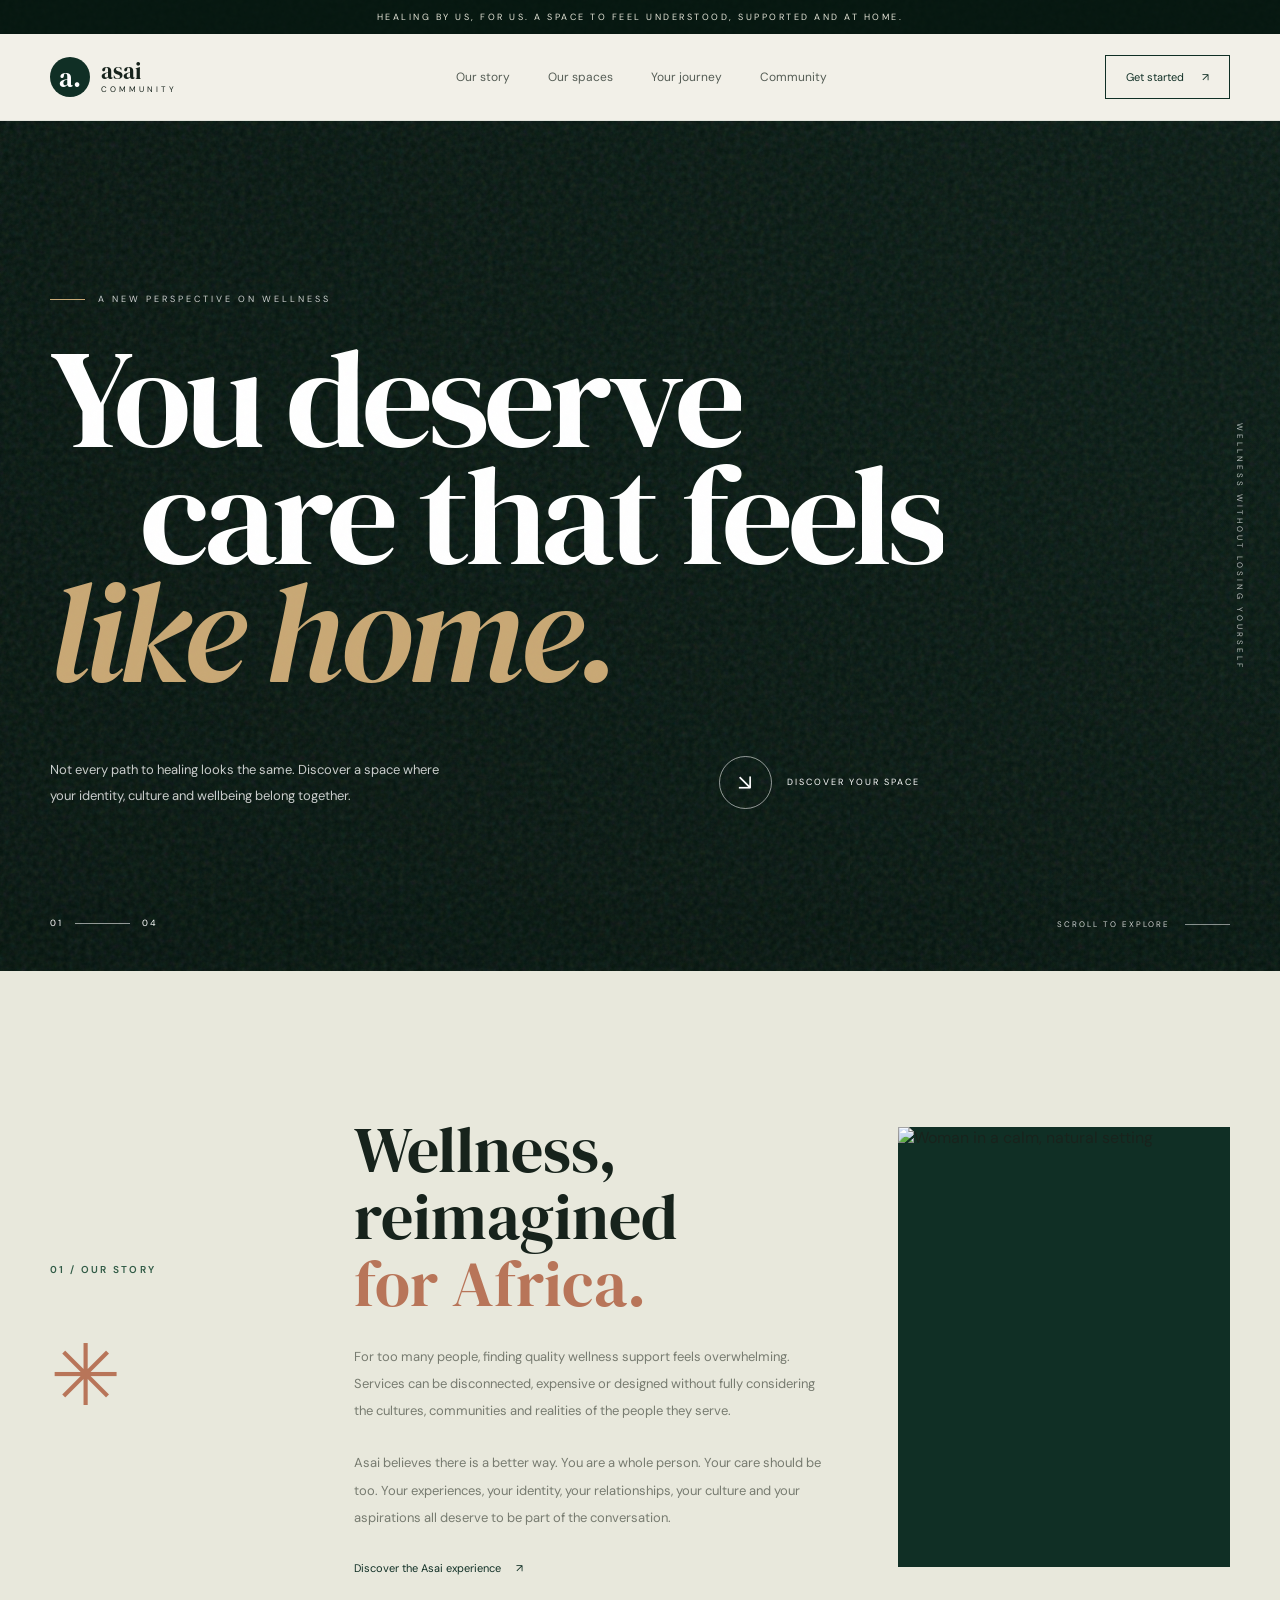
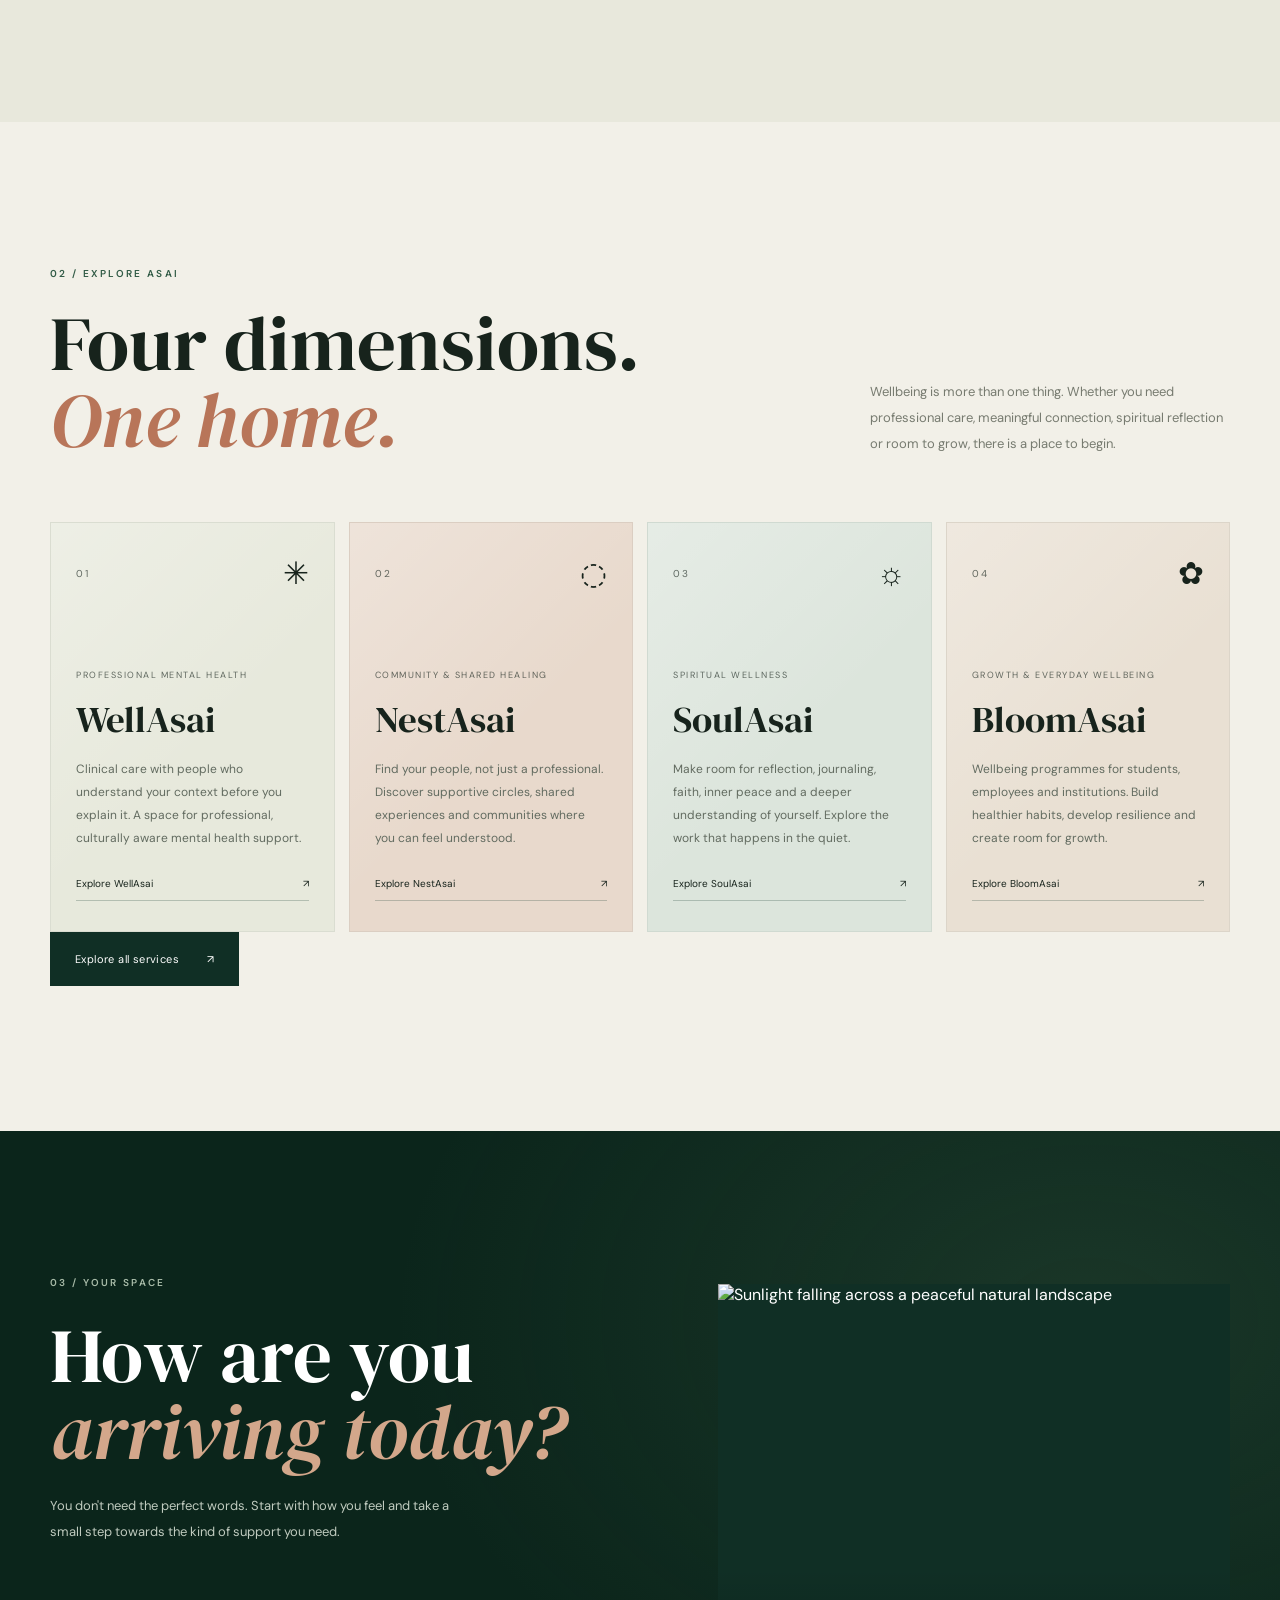
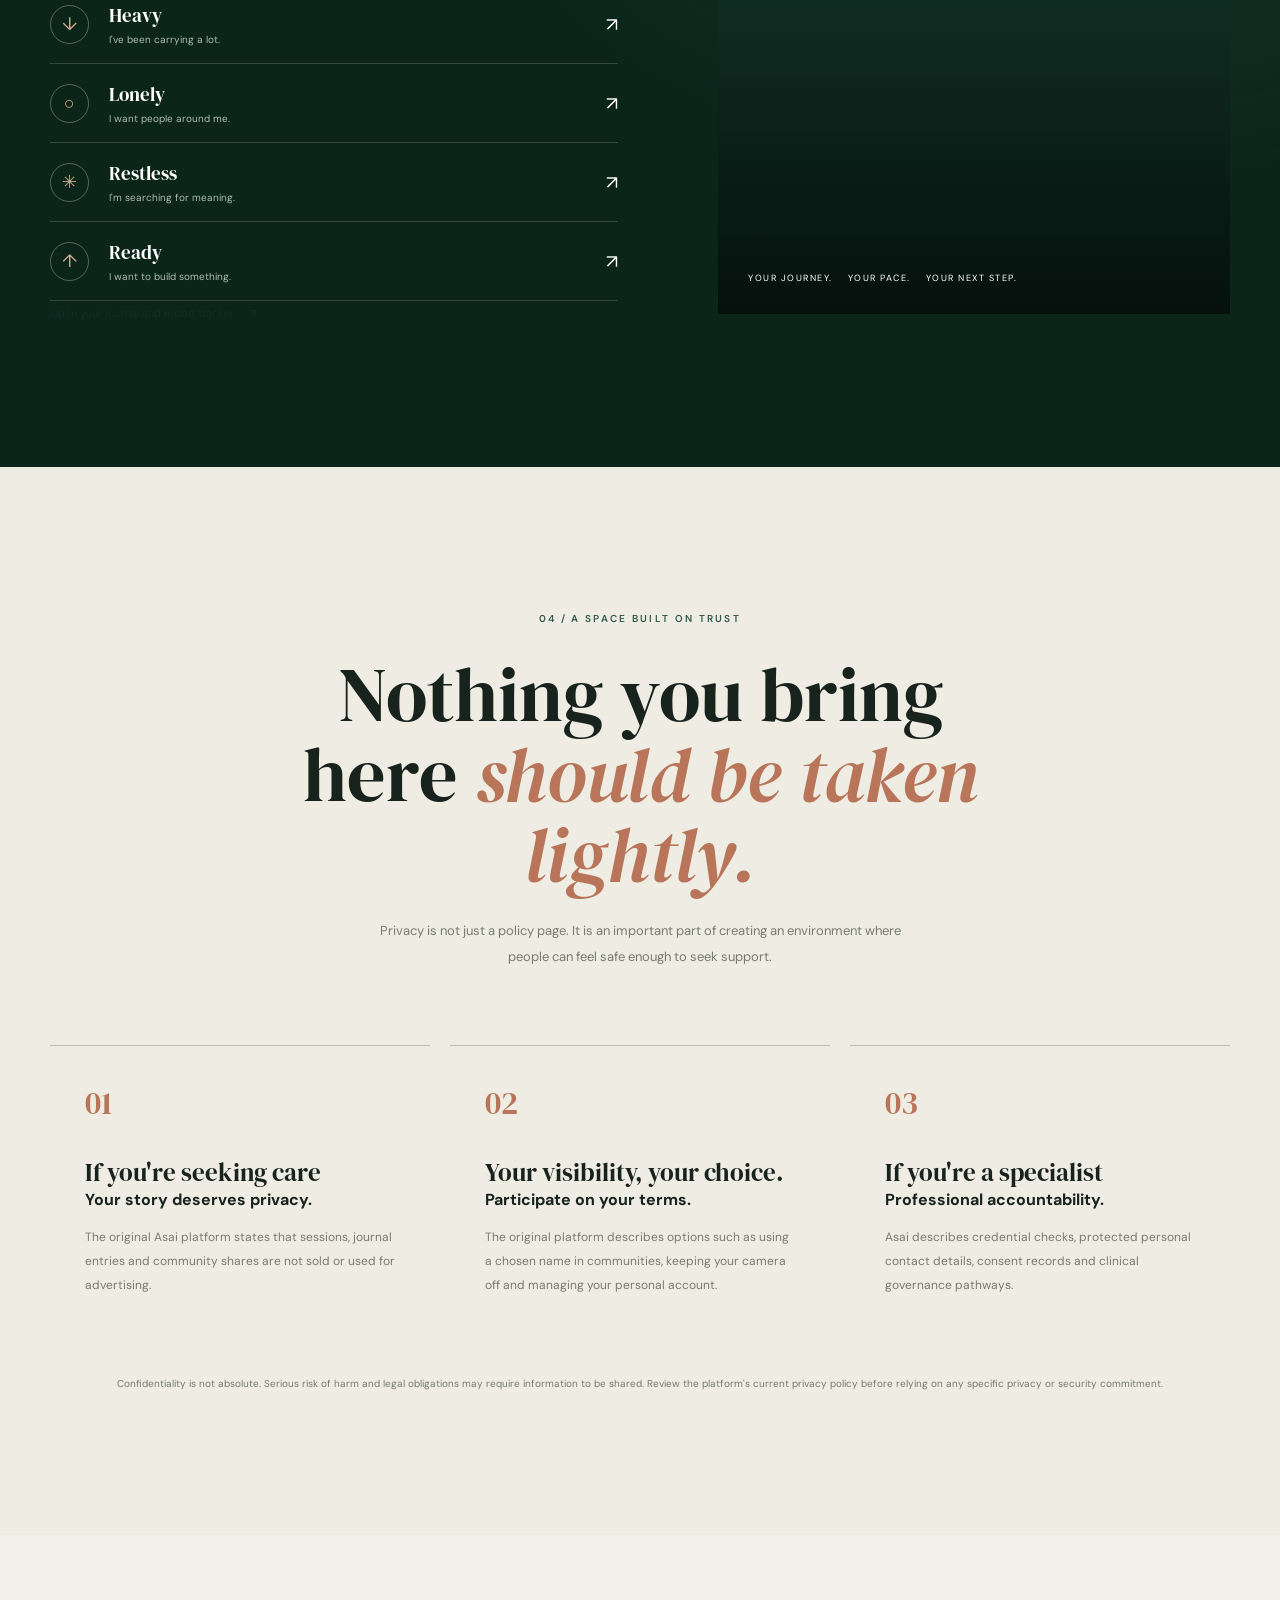
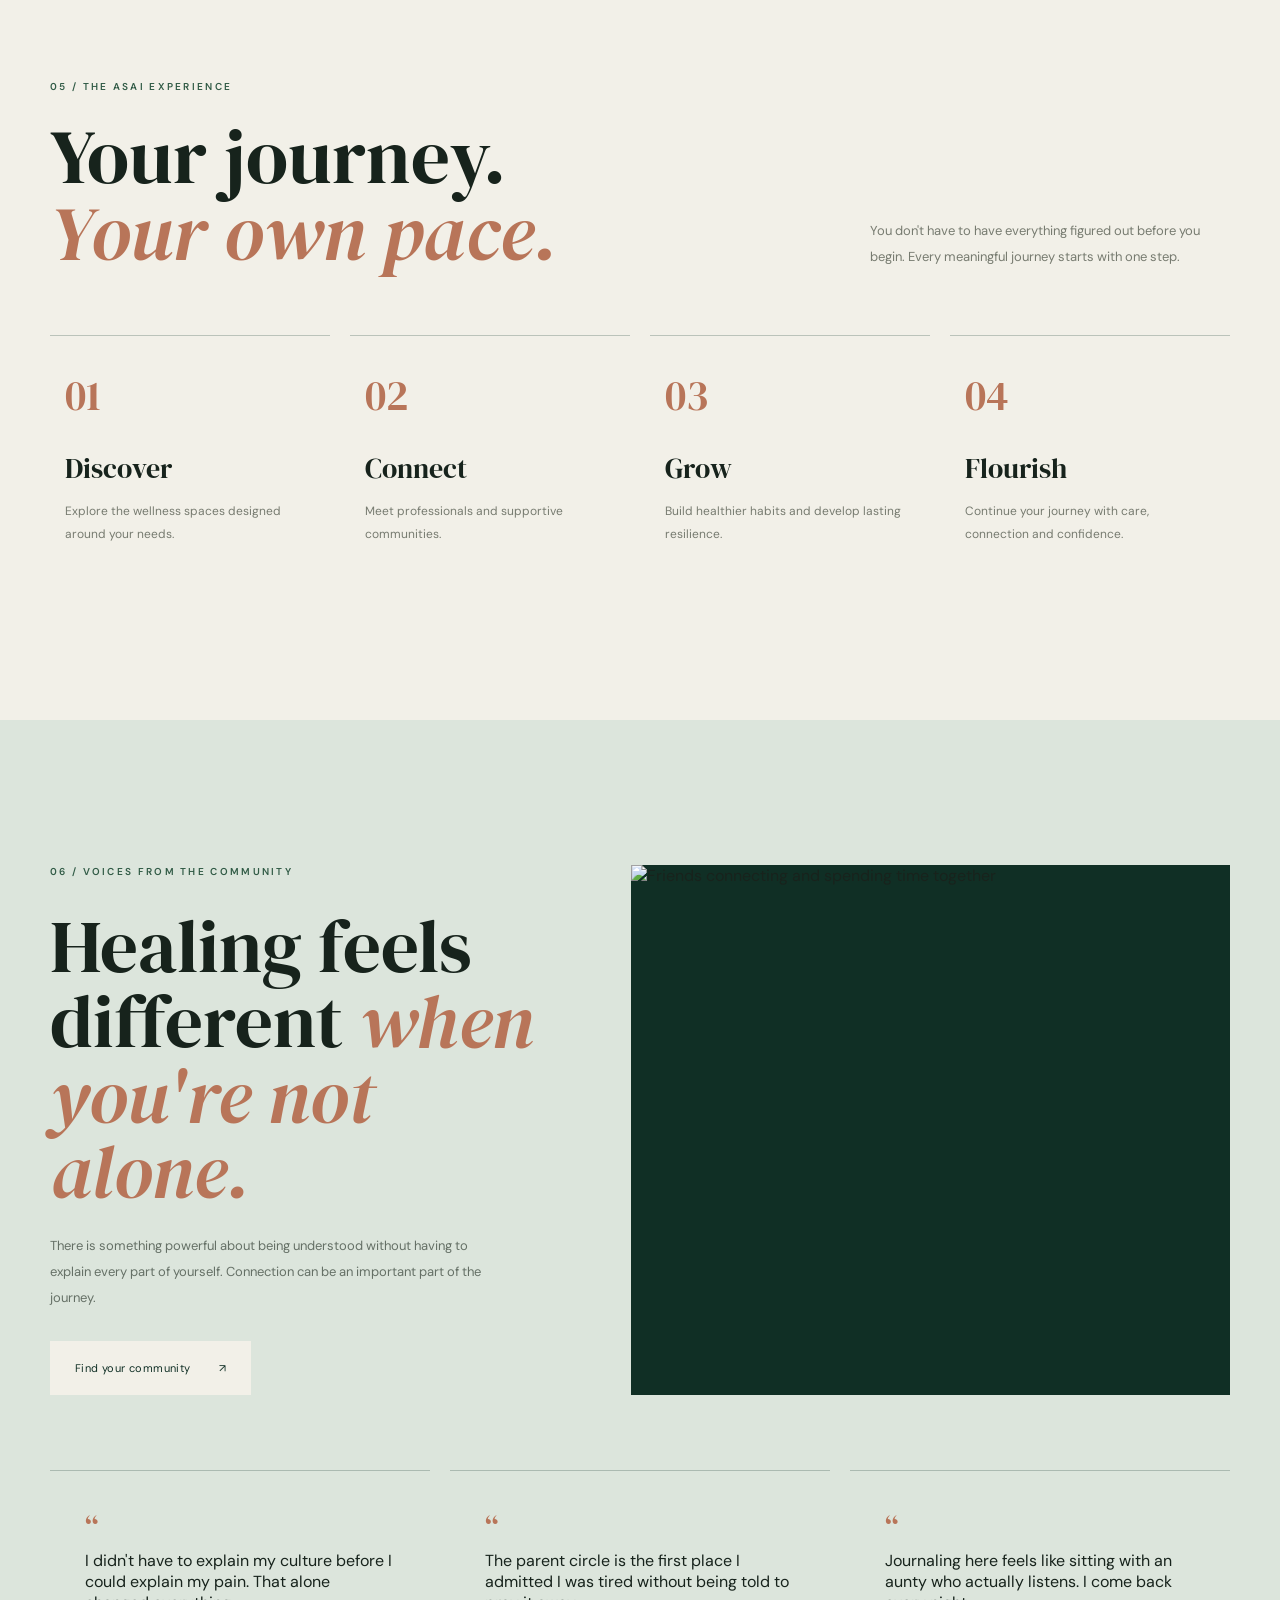
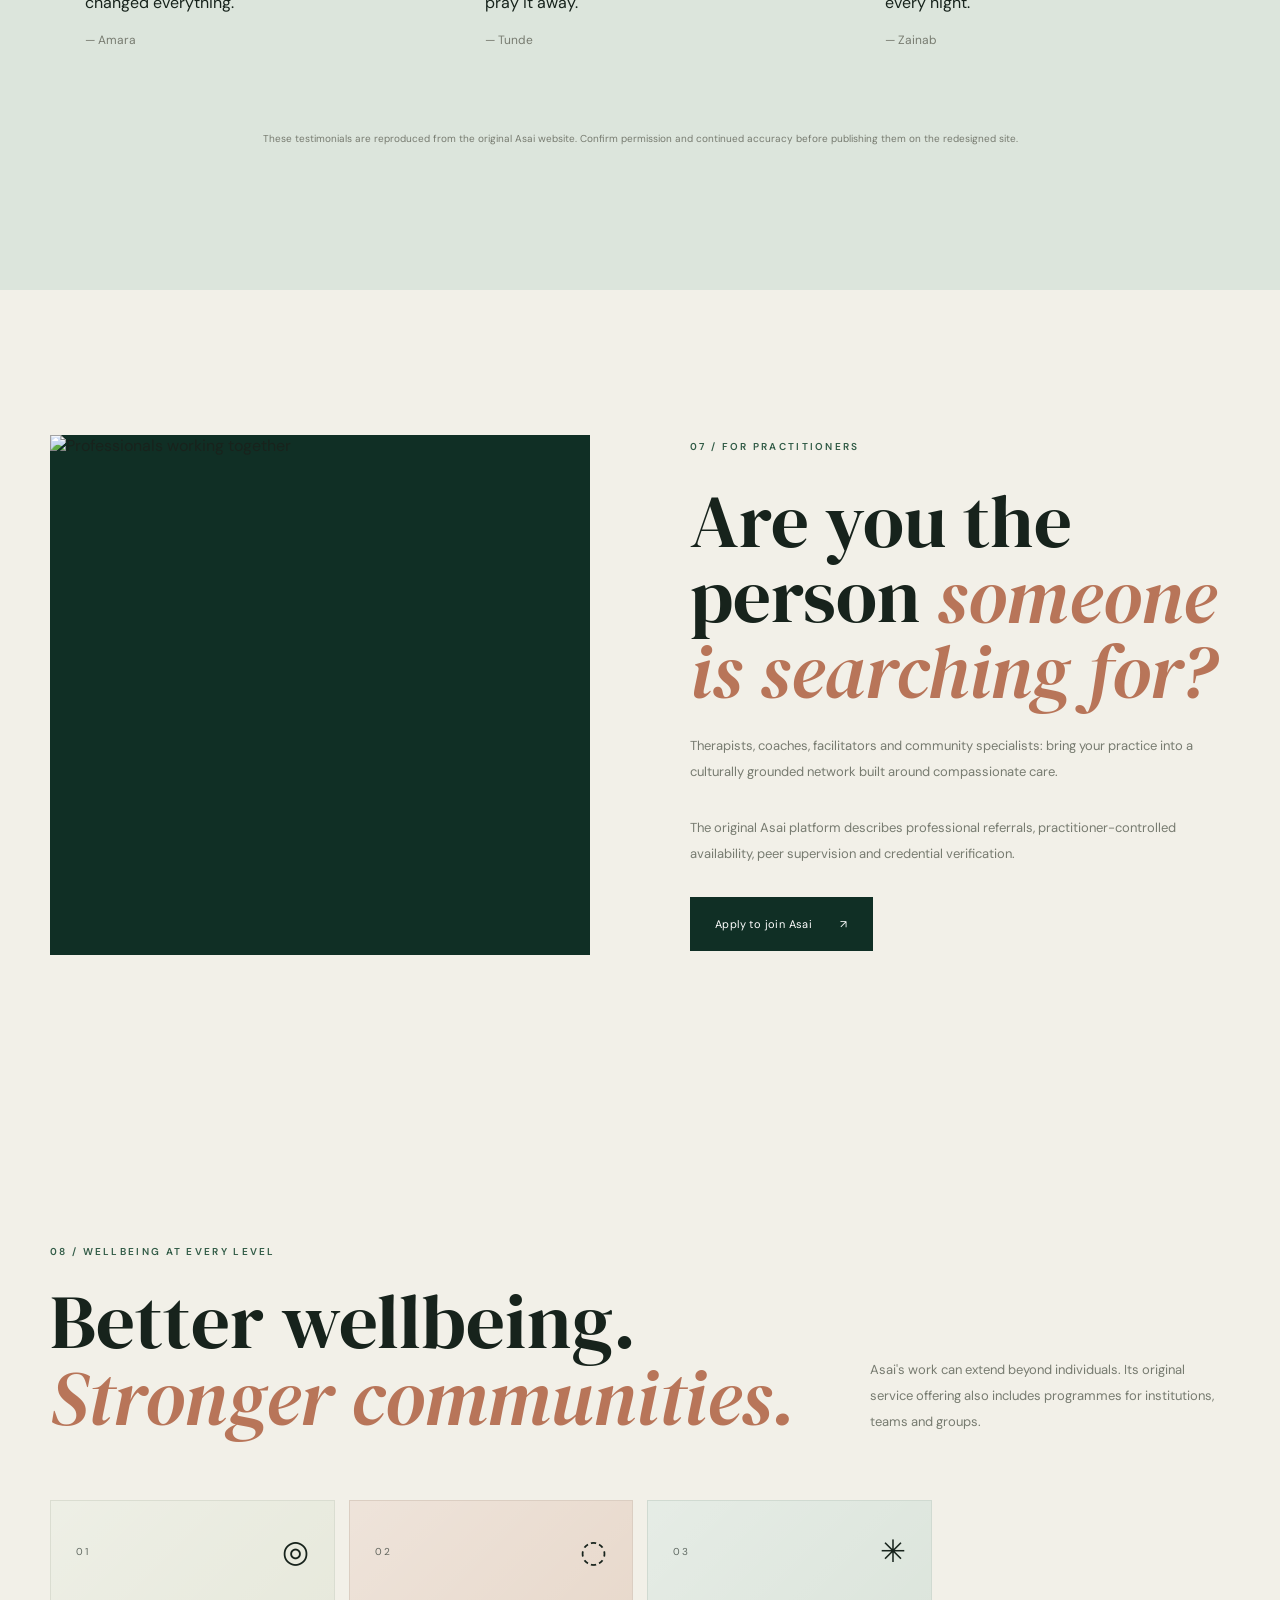
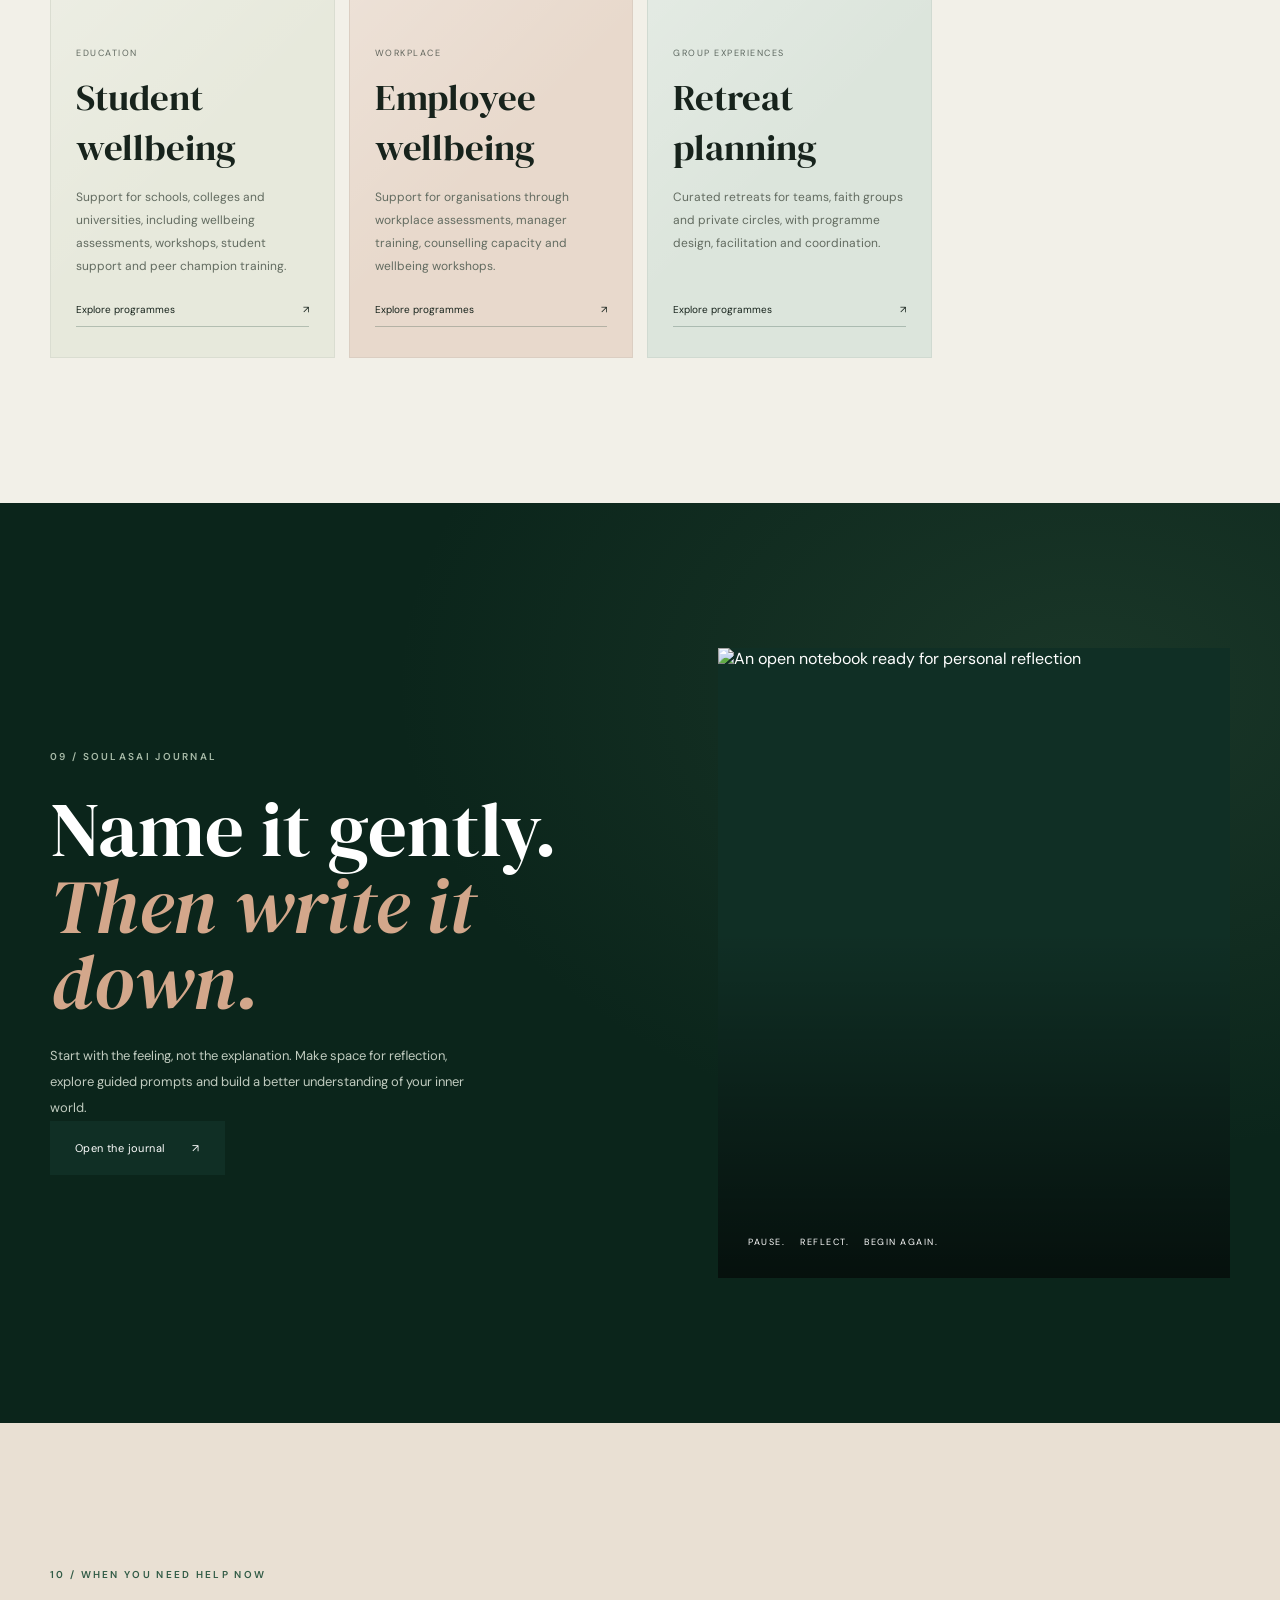
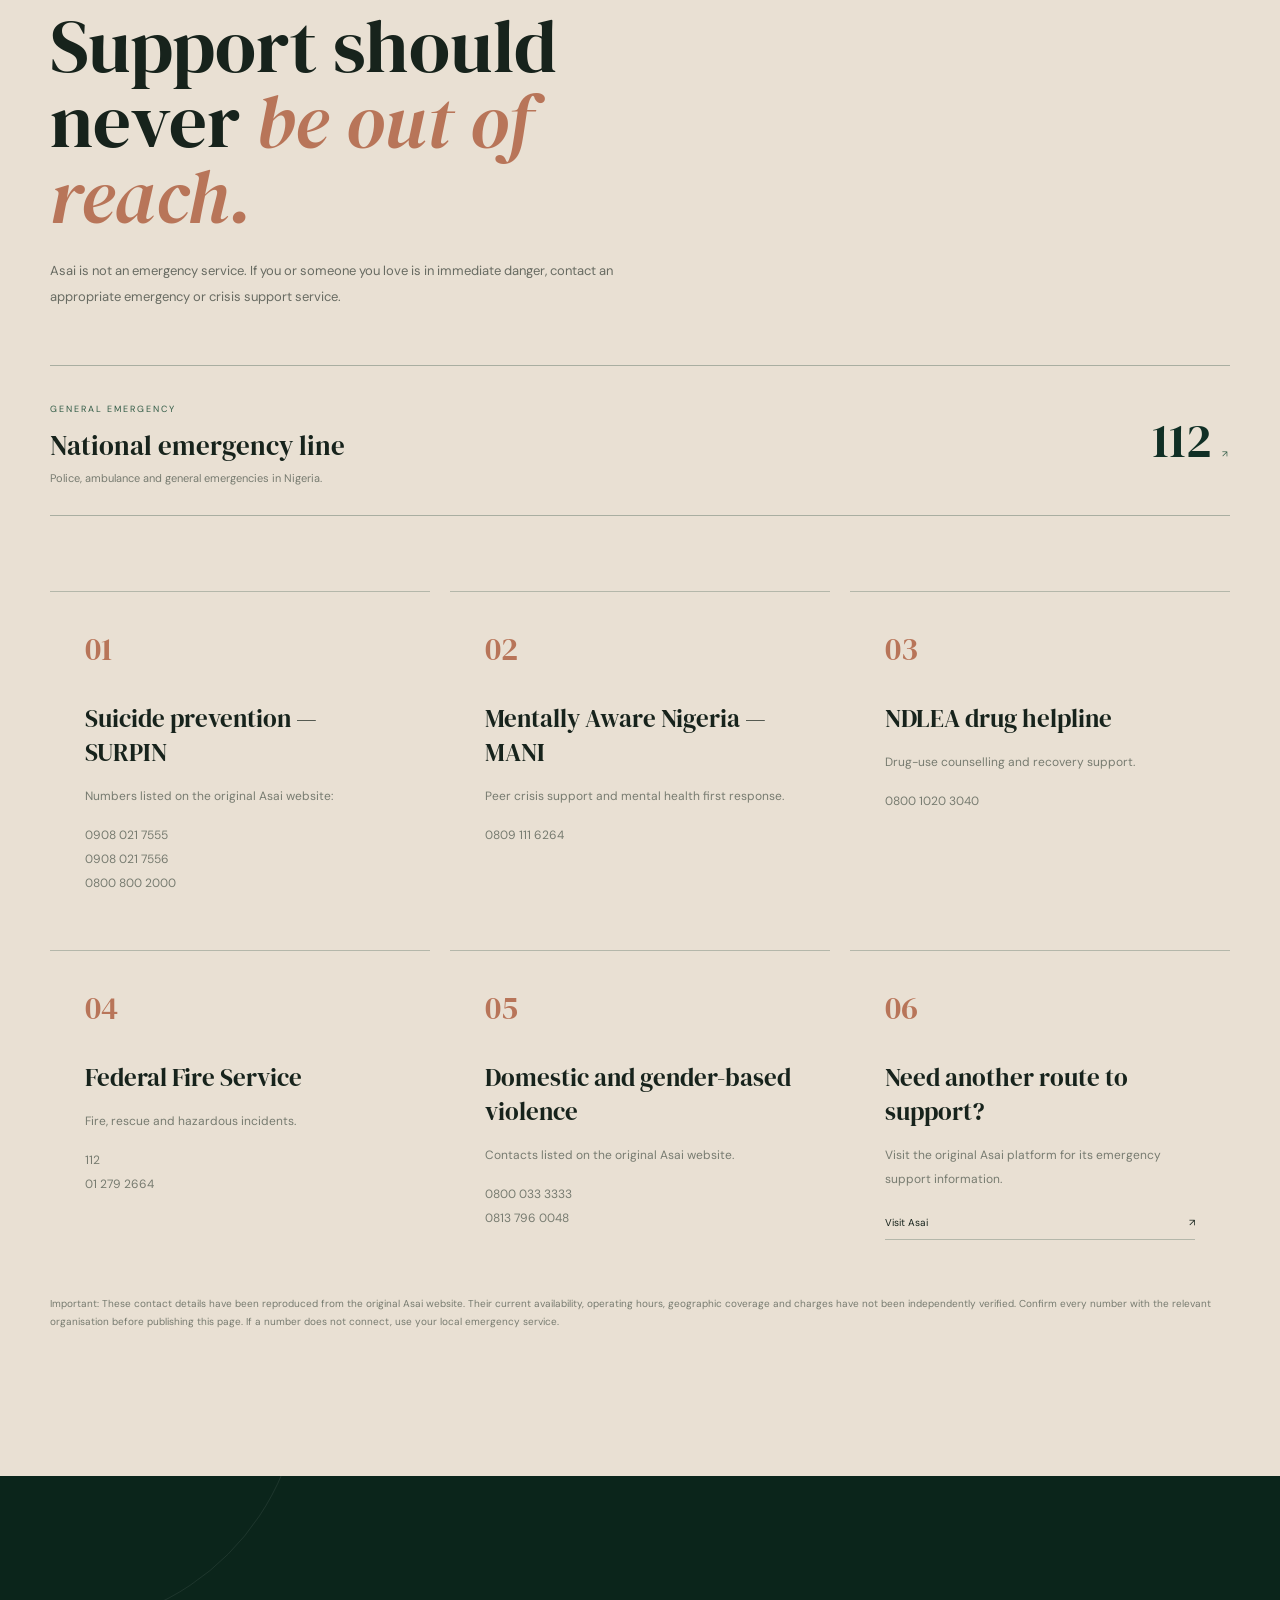
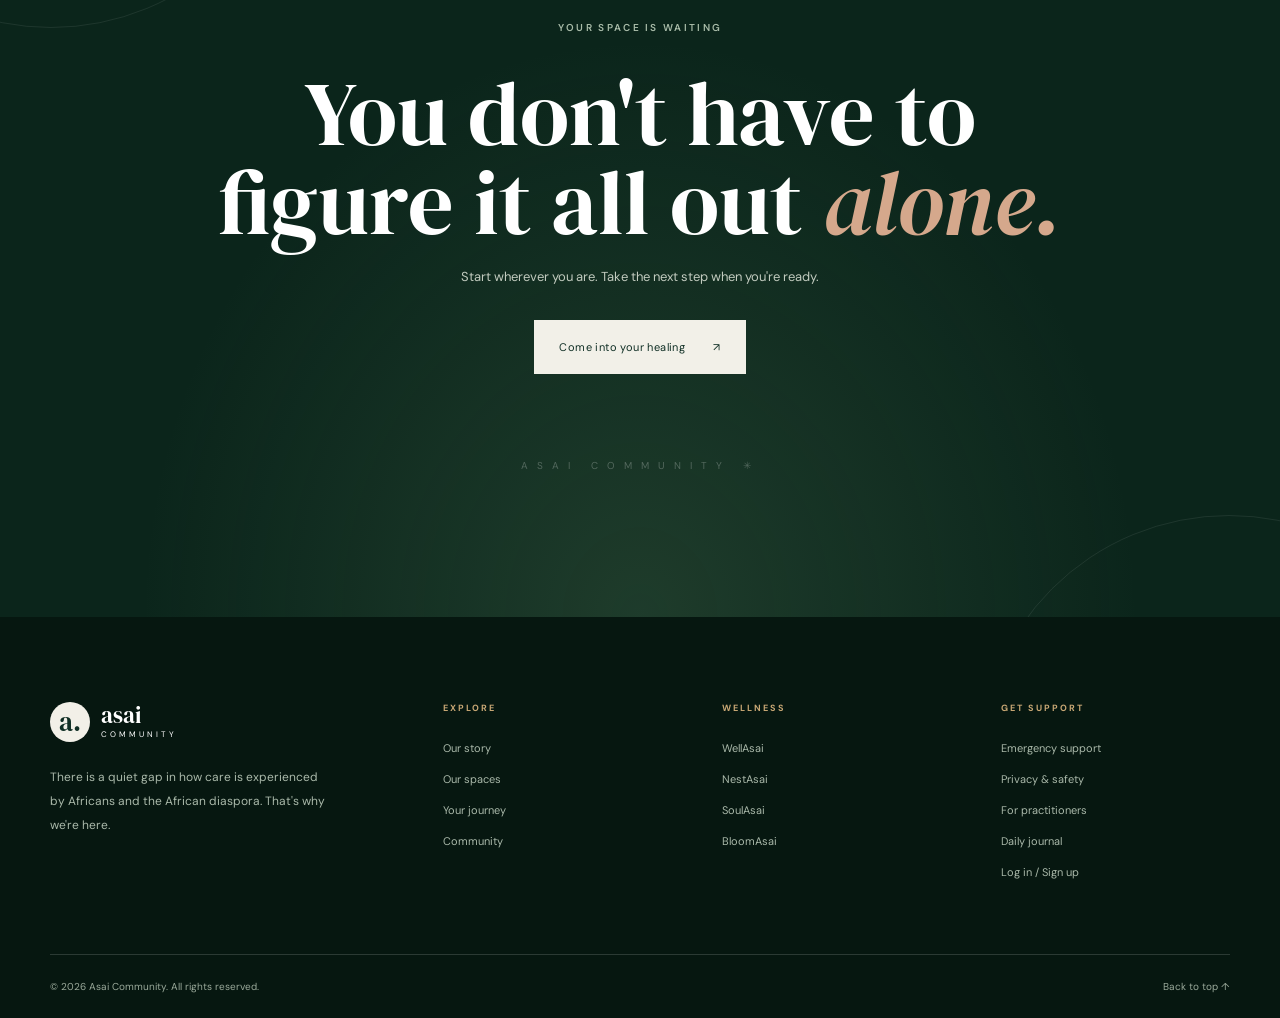
==== index.html @ cc77b2d0 "Update index.html" ====
<!DOCTYPE html>
<html lang="en">

<head>
  <meta charset="UTF-8">
  <meta name="viewport" content="width=device-width, initial-scale=1.0">

  <!-- SEO -->
  <title>Asai Community | African Mental Wellness, Therapy & Community</title>

  <meta name="description" content="Discover Asai Community: culturally grounded mental wellness, therapy, spiritual wellbeing, shared healing and personal growth for Africans and the diaspora.">

  <meta name="robots" content="index, follow, max-image-preview:large">
  <meta name="theme-color" content="#102f25">

  <link rel="canonical" href="https://ihmaidaula-star.github.io/asai-connect-redesign/">

  <!-- SOCIAL SHARING -->
  <meta property="og:type" content="website">
  <meta property="og:site_name" content="Asai Community">
  <meta property="og:url" content="https://ihmaidaula-star.github.io/asai-connect-redesign/">
  <meta property="og:title" content="Asai Community | Care That Feels Like Home">
  <meta property="og:description" content="Healing by us, for us. Explore culturally rooted mental wellness, therapy, community and personal growth.">
  <meta property="og:image" content="https://ihmaidaula-star.github.io/asai-connect-redesign/assets/images/asai-social-preview.jpg">
  <meta property="og:image:alt" content="Asai Community — culturally rooted wellness and belonging">

  <meta name="twitter:card" content="summary_large_image">
  <meta name="twitter:title" content="Asai Community | Care That Feels Like Home">
  <meta name="twitter:description" content="A culturally grounded space for African wellness, connection and personal growth.">
  <meta name="twitter:image" content="https://ihmaidaula-star.github.io/asai-connect-redesign/assets/images/asai-social-preview.jpg">

  <!-- ORGANIZATION STRUCTURED DATA -->
  <script type="application/ld+json">
  {
    "@context": "https://schema.org",
    "@type": "Organization",
    "name": "Asai Community",
    "description": "A community connecting Africans and the diaspora with culturally rooted mental wellness, therapy, spiritual wellbeing and personal growth.",
    "url": "https://ihmaidaula-star.github.io/asai-connect-redesign/"
  }
  </script>

  <!-- FONTS -->
  <link rel="preconnect" href="https://fonts.googleapis.com">
  <link rel="preconnect" href="https://fonts.gstatic.com" crossorigin>
  <link href="https://fonts.googleapis.com/css2?family=DM+Sans:wght@400;500;600;700&family=DM+Serif+Display&display=swap" rel="stylesheet">

  <!-- STYLES -->
  <link rel="stylesheet" href="css/style.css">

  <!-- JAVASCRIPT -->
  <script src="js/script.js" defer></script>

</head>

<body>

  <!-- CINEMATIC INTRO -->
  <div class="cinematic-loader" id="cinematicLoader" aria-label="Asai Community introduction">
    <div class="loader-content">
      <div class="loader-symbol">a.</div>
      <div class="loader-name">ASAI COMMUNITY</div>
      <div class="loader-line"><span></span></div>
      <p>A SPACE TO BELONG</p>
    </div>
  </div>

  <!-- ANNOUNCEMENT -->
  <div class="announcement">
    <p>Healing by us, for us. <span>A space to feel understood, supported and at home.</span></p>
  </div>

  <!-- NAVIGATION -->
  <header class="site-header" id="top">
    <nav class="navbar container" aria-label="Main navigation">

      <a href="#top" class="brand" aria-label="Asai Community home">
        <span class="brand-mark">a.</span>
        <span class="brand-name">asai<span>community</span></span>
      </a>

      <button
        class="menu-toggle"
        type="button"
        aria-label="Open navigation"
        aria-expanded="false"
        aria-controls="main-navigation"
      >
        <span></span>
        <span></span>
      </button>

      <div class="nav-links" id="main-navigation">
        <a href="#about">Our story</a>
        <a href="#services">Our spaces</a>
        <a href="#journey">Your journey</a>
        <a href="#community">Community</a>
      </div>

      <a
        href="https://asai-connect-wellness.lovable.app/auth"
        class="nav-cta"
        target="_blank"
        rel="noopener noreferrer"
      >
        Get started <span>↗</span>
      </a>

    </nav>
  </header>

  <main>

    <!-- CINEMATIC HERO -->
    <section class="hero-cinematic">

      <div class="cinematic-background">
        <img
          src="https://images.unsplash.com/photo-1490682143684-14369e18dce8?auto=format&fit=crop&w=2400&q=90"
          alt="Golden sunrise illuminating a peaceful mountain landscape"
          fetchpriority="high"
        >
      </div>

      <div class="hero-shade"></div>
      <div class="hero-grain"></div>

      <div class="hero-cinematic-content container">

        <div class="hero-overline">
          <span></span>
          A NEW PERSPECTIVE ON WELLNESS
        </div>

        <h1 class="cinematic-title">
          <span>You deserve</span>
          <span class="title-indent">care that feels</span>
          <span class="title-highlight">like home.</span>
        </h1>

        <div class="cinematic-bottom">

          <p>
            Not every path to healing looks the same.
            Discover a space where your identity, culture
            and wellbeing belong together.
          </p>

          <a href="#services" class="cinematic-discover">
            <span class="discover-circle">↘</span>
            <span>DISCOVER YOUR SPACE</span>
          </a>

        </div>

      </div>

      <div class="hero-side-label">
        WELLNESS WITHOUT LOSING YOURSELF
      </div>

      <div class="hero-index">
        <span>01</span>
        <span class="index-line"></span>
        <span>04</span>
      </div>

      <a href="#about" class="hero-scroll">
        SCROLL TO EXPLORE
        <span></span>
      </a>

    </section>

    <!-- INTRODUCTION -->
    <section class="intro section-padding" id="about">

      <div class="container intro-grid">

        <div class="intro-label">
          <span class="eyebrow">01 / OUR STORY</span>
          <div class="intro-symbol">✳</div>
        </div>

        <div class="intro-content">

          <h2>
            Wellness, reimagined
            <span>for Africa.</span>
          </h2>

          <p>
            For too many people, finding quality wellness support
            feels overwhelming. Services can be disconnected,
            expensive or designed without fully considering the
            cultures, communities and realities of the people they serve.
          </p>

          <p>
            Asai believes there is a better way. You are a whole person.
            Your care should be too. Your experiences, your identity,
            your relationships, your culture and your aspirations
            all deserve to be part of the conversation.
          </p>

          <a
            href="https://asai-connect-wellness.lovable.app/"
            class="text-link"
            target="_blank"
            rel="noopener noreferrer"
          >
            Discover the Asai experience <span>↗</span>
          </a>

        </div>

        <div class="intro-image">
          <img
            src="https://images.unsplash.com/photo-1524504388940-b1c1722653e1?auto=format&fit=crop&w=850&q=85"
            alt="Woman in a calm, natural setting"
            loading="lazy"
          >
        </div>

      </div>

    </section>

    <!-- SERVICES -->
    <section class="services section-padding" id="services">

      <div class="container">

        <div class="section-heading">

          <div>
            <span class="eyebrow">02 / EXPLORE ASAI</span>
            <h2>Four dimensions.<br><em>One home.</em></h2>
          </div>

          <p>
            Wellbeing is more than one thing.
            Whether you need professional care, meaningful connection,
            spiritual reflection or room to grow, there is a place to begin.
          </p>

        </div>

        <div class="service-grid">

          <!-- WELLASAI -->
          <article class="service-card service-well">

            <div class="service-top">
              <span class="service-number">01</span>
              <span class="service-icon">✳</span>
            </div>

            <span class="service-category">PROFESSIONAL MENTAL HEALTH</span>

            <h3>WellAsai</h3>

            <p>
              Clinical care with people who understand your context
              before you explain it. A space for professional,
              culturally aware mental health support.
            </p>

            <a
              href="https://asai-connect-wellness.lovable.app/dimensions"
              class="service-link"
              target="_blank"
              rel="noopener noreferrer"
            >
              Explore WellAsai <span>↗</span>
            </a>

          </article>

          <!-- NESTASAI -->
          <article class="service-card service-nest">

            <div class="service-top">
              <span class="service-number">02</span>
              <span class="service-icon">◌</span>
            </div>

            <span class="service-category">COMMUNITY & SHARED HEALING</span>

            <h3>NestAsai</h3>

            <p>
              Find your people, not just a professional.
              Discover supportive circles, shared experiences
              and communities where you can feel understood.
            </p>

            <a
              href="https://asai-connect-wellness.lovable.app/dimensions"
              class="service-link"
              target="_blank"
              rel="noopener noreferrer"
            >
              Explore NestAsai <span>↗</span>
            </a>

          </article>

          <!-- SOULASAI -->
          <article class="service-card service-soul">

            <div class="service-top">
              <span class="service-number">03</span>
              <span class="service-icon">☼</span>
            </div>

            <span class="service-category">SPIRITUAL WELLNESS</span>

            <h3>SoulAsai</h3>

            <p>
              Make room for reflection, journaling, faith,
              inner peace and a deeper understanding of yourself.
              Explore the work that happens in the quiet.
            </p>

            <a
              href="https://asai-connect-wellness.lovable.app/journal"
              class="service-link"
              target="_blank"
              rel="noopener noreferrer"
            >
              Explore SoulAsai <span>↗</span>
            </a>

          </article>

          <!-- BLOOMASAI -->
          <article class="service-card service-bloom">

            <div class="service-top">
              <span class="service-number">04</span>
              <span class="service-icon">✿</span>
            </div>

            <span class="service-category">GROWTH & EVERYDAY WELLBEING</span>

            <h3>BloomAsai</h3>

            <p>
              Wellbeing programmes for students, employees
              and institutions. Build healthier habits,
              develop resilience and create room for growth.
            </p>

            <a
              href="https://asai-connect-wellness.lovable.app/dimensions"
              class="service-link"
              target="_blank"
              rel="noopener noreferrer"
            >
              Explore BloomAsai <span>↗</span>
            </a>

          </article>

        </div>

        <div class="services-more">
          <a
            href="https://asai-connect-wellness.lovable.app/dimensions"
            class="button button-dark"
            target="_blank"
            rel="noopener noreferrer"
          >
            Explore all services <span>↗</span>
          </a>
        </div>

      </div>

    </section>

    <!-- FIND YOUR SPACE -->
    <section class="find-space section-padding" id="find-space">

      <div class="container find-space-grid">

        <div class="find-space-content">

          <span class="eyebrow">03 / YOUR SPACE</span>

          <h2>
            How are you
            <em>arriving today?</em>
          </h2>

          <p>
            You don't need the perfect words.
            Start with how you feel and take a small step
            towards the kind of support you need.
          </p>

          <div class="mood-options">

            <button class="mood-option" type="button" data-mood="heavy" aria-pressed="false">
              <span class="mood-symbol">↓</span>
              <span>
                <strong>Heavy</strong>
                <small>I've been carrying a lot.</small>
              </span>
              <span class="mood-arrow">↗</span>
            </button>

            <button class="mood-option" type="button" data-mood="lonely" aria-pressed="false">
              <span class="mood-symbol">○</span>
              <span>
                <strong>Lonely</strong>
                <small>I want people around me.</small>
              </span>
              <span class="mood-arrow">↗</span>
            </button>

            <button class="mood-option" type="button" data-mood="restless" aria-pressed="false">
              <span class="mood-symbol">✳</span>
              <span>
                <strong>Restless</strong>
                <small>I'm searching for meaning.</small>
              </span>
              <span class="mood-arrow">↗</span>
            </button>

            <button class="mood-option" type="button" data-mood="ready" aria-pressed="false">
              <span class="mood-symbol">↑</span>
              <span>
                <strong>Ready</strong>
                <small>I want to build something.</small>
              </span>
              <span class="mood-arrow">↗</span>
            </button>

          </div>

          <div class="mood-result" aria-live="polite" hidden></div>

          <a
            href="https://asai-connect-wellness.lovable.app/journal"
            class="text-link"
            target="_blank"
            rel="noopener noreferrer"
          >
            Open your journal and mood tracker <span>↗</span>
          </a>

        </div>

        <div class="find-space-visual">

          <img
            src="https://images.unsplash.com/photo-1470252649378-9c29740c9fa8?auto=format&fit=crop&w=1000&q=85"
            alt="Sunlight falling across a peaceful natural landscape"
            loading="lazy"
          >

          <div class="visual-caption">
            <span>YOUR JOURNEY.</span>
            <span>YOUR PACE.</span>
            <span>YOUR NEXT STEP.</span>
          </div>

        </div>

      </div>

    </section>

    <!-- CONFIDENTIALITY -->
    <section class="trust section-padding" id="trust">

      <div class="container">

        <div class="trust-heading">

          <span class="eyebrow">04 / A SPACE BUILT ON TRUST</span>

          <h2>
            Nothing you bring here
            <em>should be taken lightly.</em>
          </h2>

          <p>
            Privacy is not just a policy page.
            It is an important part of creating an environment
            where people can feel safe enough to seek support.
          </p>

        </div>

        <div class="trust-grid">

          <article class="trust-card">

            <span class="trust-icon">01</span>

            <h3>If you're seeking care</h3>

            <h4>Your story deserves privacy.</h4>

            <p>
              The original Asai platform states that sessions,
              journal entries and community shares are not sold
              or used for advertising.
            </p>

          </article>

          <article class="trust-card">

            <span class="trust-icon">02</span>

            <h3>Your visibility, your choice.</h3>

            <h4>Participate on your terms.</h4>

            <p>
              The original platform describes options such as
              using a chosen name in communities, keeping your
              camera off and managing your personal account.
            </p>

          </article>

          <article class="trust-card">

            <span class="trust-icon">03</span>

            <h3>If you're a specialist</h3>

            <h4>Professional accountability.</h4>

            <p>
              Asai describes credential checks, protected
              personal contact details, consent records
              and clinical governance pathways.
            </p>

          </article>

        </div>

        <p class="trust-note">
          Confidentiality is not absolute. Serious risk of harm
          and legal obligations may require information to be shared.
          Review the platform's current privacy policy before relying
          on any specific privacy or security commitment.
        </p>

      </div>

    </section>

    <!-- JOURNEY -->
    <section class="journey section-padding" id="journey">

      <div class="container">

        <div class="section-heading">

          <div>
            <span class="eyebrow">05 / THE ASAI EXPERIENCE</span>
            <h2>Your journey.<br><em>Your own pace.</em></h2>
          </div>

          <p>
            You don't have to have everything figured out
            before you begin. Every meaningful journey
            starts with one step.
          </p>

        </div>

        <div class="journey-grid">

          <article class="journey-step">
            <span>01</span>
            <h3>Discover</h3>
            <p>Explore the wellness spaces designed around your needs.</p>
          </article>

          <article class="journey-step">
            <span>02</span>
            <h3>Connect</h3>
            <p>Meet professionals and supportive communities.</p>
          </article>

          <article class="journey-step">
            <span>03</span>
            <h3>Grow</h3>
            <p>Build healthier habits and develop lasting resilience.</p>
          </article>

          <article class="journey-step">
            <span>04</span>
            <h3>Flourish</h3>
            <p>Continue your journey with care, connection and confidence.</p>
          </article>

        </div>

      </div>

    </section>

    <!-- COMMUNITY TESTIMONIALS -->
    <section class="community section-padding" id="community">

      <div class="container">

        <div class="community-layout">

          <div class="community-intro">

            <span class="eyebrow">06 / VOICES FROM THE COMMUNITY</span>

            <h2>
              Healing feels different
              <em>when you're not alone.</em>
            </h2>

            <p>
              There is something powerful about being understood
              without having to explain every part of yourself.
              Connection can be an important part of the journey.
            </p>

            <a
              href="https://asai-connect-wellness.lovable.app/auth"
              class="button button-light"
              target="_blank"
              rel="noopener noreferrer"
            >
              Find your community <span>↗</span>
            </a>

          </div>

          <div class="community-image">
            <img
              src="https://images.unsplash.com/photo-1529156069898-49953e39b3ac?auto=format&fit=crop&w=1000&q=85"
              alt="Friends connecting and spending time together"
              loading="lazy"
            >
          </div>

        </div>

        <div class="trust-grid testimonial-grid">

          <article class="trust-card">
            <span class="trust-icon">“</span>
            <blockquote>
              I didn't have to explain my culture before I could
              explain my pain. That alone changed everything.
            </blockquote>
            <p>— Amara</p>
          </article>

          <article class="trust-card">
            <span class="trust-icon">“</span>
            <blockquote>
              The parent circle is the first place I admitted
              I was tired without being told to pray it away.
            </blockquote>
            <p>— Tunde</p>
          </article>

          <article class="trust-card">
            <span class="trust-icon">“</span>
            <blockquote>
              Journaling here feels like sitting with an aunty
              who actually listens. I come back every night.
            </blockquote>
            <p>— Zainab</p>
          </article>

        </div>

        <p class="trust-note">
          These testimonials are reproduced from the original
          Asai website. Confirm permission and continued accuracy
          before publishing them on the redesigned site.
        </p>

      </div>

    </section>

    <!-- PRACTITIONERS -->
    <section class="practitioners section-padding" id="practitioners">

      <div class="container practitioner-grid">

        <div class="practitioner-image">
          <img
            src="https://images.unsplash.com/photo-1551836022-d5d88e9218df?auto=format&fit=crop&w=1000&q=85"
            alt="Professionals working together"
            loading="lazy"
          >
        </div>

        <div class="practitioner-content">

          <span class="eyebrow">07 / FOR PRACTITIONERS</span>

          <h2>
            Are you the person
            <em>someone is searching for?</em>
          </h2>

          <p>
            Therapists, coaches, facilitators and community specialists:
            bring your practice into a culturally grounded network
            built around compassionate care.
          </p>

          <p>
            The original Asai platform describes professional
            referrals, practitioner-controlled availability,
            peer supervision and credential verification.
          </p>

          <a
            href="https://asai-connect-wellness.lovable.app/specialists"
            class="button button-dark"
            target="_blank"
            rel="noopener noreferrer"
          >
            Apply to join Asai <span>↗</span>
          </a>

        </div>

      </div>

    </section>

    <!-- INSTITUTIONAL WELLNESS -->
    <section class="services section-padding" id="programmes">

      <div class="container">

        <div class="section-heading">

          <div>
            <span class="eyebrow">08 / WELLBEING AT EVERY LEVEL</span>
            <h2>Better wellbeing.<br><em>Stronger communities.</em></h2>
          </div>

          <p>
            Asai's work can extend beyond individuals.
            Its original service offering also includes
            programmes for institutions, teams and groups.
          </p>

        </div>

        <div class="service-grid">

          <article class="service-card service-well">

            <div class="service-top">
              <span class="service-number">01</span>
              <span class="service-icon">◎</span>
            </div>

            <span class="service-category">EDUCATION</span>

            <h3>Student wellbeing</h3>

            <p>
              Support for schools, colleges and universities,
              including wellbeing assessments, workshops,
              student support and peer champion training.
            </p>

            <a
              href="https://asai-connect-wellness.lovable.app/dimensions"
              class="service-link"
              target="_blank"
              rel="noopener noreferrer"
            >
              Explore programmes <span>↗</span>
            </a>

          </article>

          <article class="service-card service-nest">

            <div class="service-top">
              <span class="service-number">02</span>
              <span class="service-icon">◌</span>
            </div>

            <span class="service-category">WORKPLACE</span>

            <h3>Employee wellbeing</h3>

            <p>
              Support for organisations through workplace
              assessments, manager training, counselling
              capacity and wellbeing workshops.
            </p>

            <a
              href="https://asai-connect-wellness.lovable.app/dimensions"
              class="service-link"
              target="_blank"
              rel="noopener noreferrer"
            >
              Explore programmes <span>↗</span>
            </a>

          </article>

          <article class="service-card service-soul">

            <div class="service-top">
              <span class="service-number">03</span>
              <span class="service-icon">✳</span>
            </div>

            <span class="service-category">GROUP EXPERIENCES</span>

            <h3>Retreat planning</h3>

            <p>
              Curated retreats for teams, faith groups
              and private circles, with programme design,
              facilitation and coordination.
            </p>

            <a
              href="https://asai-connect-wellness.lovable.app/dimensions"
              class="service-link"
              target="_blank"
              rel="noopener noreferrer"
            >
              Explore programmes <span>↗</span>
            </a>

          </article>

        </div>

      </div>

    </section>

    <!-- JOURNAL CTA -->
    <section class="find-space section-padding" id="journal">

      <div class="container find-space-grid">

        <div class="find-space-content">

          <span class="eyebrow">09 / SOULASAI JOURNAL</span>

          <h2>
            Name it gently.
            <em>Then write it down.</em>
          </h2>

          <p>
            Start with the feeling, not the explanation.
            Make space for reflection, explore guided prompts
            and build a better understanding of your inner world.
          </p>

          <a
            href="https://asai-connect-wellness.lovable.app/journal"
            class="button button-dark"
            target="_blank"
            rel="noopener noreferrer"
          >
            Open the journal <span>↗</span>
          </a>

        </div>

        <div class="find-space-visual">
          <img
            src="https://images.unsplash.com/photo-1455390582262-044cdead277a?auto=format&fit=crop&w=1000&q=85"
            alt="An open notebook ready for personal reflection"
            loading="lazy"
          >

          <div class="visual-caption">
            <span>PAUSE.</span>
            <span>REFLECT.</span>
            <span>BEGIN AGAIN.</span>
          </div>
        </div>

      </div>

    </section>

    <!-- EMERGENCY SUPPORT -->
    <section class="emergency section-padding" id="emergency">

      <div class="container">

        <div class="emergency-heading">

          <span class="eyebrow">10 / WHEN YOU NEED HELP NOW</span>

          <h2>
            Support should never
            <em>be out of reach.</em>
          </h2>

          <p>
            Asai is not an emergency service.
            If you or someone you love is in immediate danger,
            contact an appropriate emergency or crisis support service.
          </p>

        </div>

        <div class="emergency-primary">

          <div>
            <span>GENERAL EMERGENCY</span>
            <h3>National emergency line</h3>
            <p>Police, ambulance and general emergencies in Nigeria.</p>
          </div>

          <a href="tel:112" aria-label="Call emergency number 112">
            112 <span>↗</span>
          </a>

        </div>

        <div class="trust-grid emergency-grid">

          <article class="trust-card">
            <span class="trust-icon">01</span>
            <h3>Suicide prevention — SURPIN</h3>
            <p>Numbers listed on the original Asai website:</p>
            <p>
              <a href="tel:09080217555">0908 021 7555</a><br>
              <a href="tel:09080217556">0908 021 7556</a><br>
              <a href="tel:08008002000">0800 800 2000</a>
            </p>
          </article>

          <article class="trust-card">
            <span class="trust-icon">02</span>
            <h3>Mentally Aware Nigeria — MANI</h3>
            <p>Peer crisis support and mental health first response.</p>
            <p>
              <a href="tel:08091116264">0809 111 6264</a>
            </p>
          </article>

          <article class="trust-card">
            <span class="trust-icon">03</span>
            <h3>NDLEA drug helpline</h3>
            <p>Drug-use counselling and recovery support.</p>
            <p>
              <a href="tel:080010203040">0800 1020 3040</a>
            </p>
          </article>

          <article class="trust-card">
            <span class="trust-icon">04</span>
            <h3>Federal Fire Service</h3>
            <p>Fire, rescue and hazardous incidents.</p>
            <p>
              <a href="tel:112">112</a><br>
              <a href="tel:012792664">01 279 2664</a>
            </p>
          </article>

          <article class="trust-card">
            <span class="trust-icon">05</span>
            <h3>Domestic and gender-based violence</h3>
            <p>Contacts listed on the original Asai website.</p>
            <p>
              <a href="tel:08000333333">0800 033 3333</a><br>
              <a href="tel:08137960048">0813 796 0048</a>
            </p>
          </article>

          <article class="trust-card">
            <span class="trust-icon">06</span>
            <h3>Need another route to support?</h3>
            <p>
              Visit the original Asai platform for its
              emergency support information.
            </p>
            <a
              href="https://asai-connect-wellness.lovable.app/"
              class="service-link"
              target="_blank"
              rel="noopener noreferrer"
            >
              Visit Asai <span>↗</span>
            </a>
          </article>

        </div>

        <p class="emergency-disclaimer">
          Important: These contact details have been reproduced
          from the original Asai website. Their current availability,
          operating hours, geographic coverage and charges have not
          been independently verified. Confirm every number with
          the relevant organisation before publishing this page.
          If a number does not connect, use your local emergency service.
        </p>

      </div>

    </section>

    <!-- FINAL CTA -->
    <section class="final-cta section-padding" id="contact">

      <div class="container final-cta-inner">

        <span class="eyebrow">YOUR SPACE IS WAITING</span>

        <h2>
          You don't have to
          figure it all out
          <em>alone.</em>
        </h2>

        <p>
          Start wherever you are.
          Take the next step when you're ready.
        </p>

        <a
          href="https://asai-connect-wellness.lovable.app/auth"
          class="button button-light"
          target="_blank"
          rel="noopener noreferrer"
        >
          Come into your healing <span>↗</span>
        </a>

        <div class="cta-decoration">ASAI COMMUNITY ✳</div>

      </div>

    </section>

  </main>

  <!-- FOOTER -->
  <footer class="site-footer">

    <div class="container">

      <div class="footer-main">

        <div class="footer-brand">

          <a href="#top" class="brand footer-logo">
            <span class="brand-mark">a.</span>
            <span class="brand-name">asai<span>community</span></span>
          </a>

          <p>
            There is a quiet gap in how care is experienced
            by Africans and the African diaspora.
            That's why we're here.
          </p>

        </div>

        <div class="footer-column">

          <h4>EXPLORE</h4>

          <a href="#about">Our story</a>
          <a href="#services">Our spaces</a>
          <a href="#journey">Your journey</a>
          <a href="#community">Community</a>

        </div>

        <div class="footer-column">

          <h4>WELLNESS</h4>

          <a href="https://asai-connect-wellness.lovable.app/dimensions" target="_blank" rel="noopener noreferrer">WellAsai</a>
          <a href="https://asai-connect-wellness.lovable.app/dimensions" target="_blank" rel="noopener noreferrer">NestAsai</a>
          <a href="https://asai-connect-wellness.lovable.app/journal" target="_blank" rel="noopener noreferrer">SoulAsai</a>
          <a href="https://asai-connect-wellness.lovable.app/dimensions" target="_blank" rel="noopener noreferrer">BloomAsai</a>

        </div>

        <div class="footer-column">

          <h4>GET SUPPORT</h4>

          <a href="#emergency">Emergency support</a>
          <a href="#trust">Privacy & safety</a>
          <a href="https://asai-connect-wellness.lovable.app/specialists" target="_blank" rel="noopener noreferrer">For practitioners</a>
          <a href="https://asai-connect-wellness.lovable.app/journal" target="_blank" rel="noopener noreferrer">Daily journal</a>
          <a href="https://asai-connect-wellness.lovable.app/auth" target="_blank" rel="noopener noreferrer">Log in / Sign up</a>

        </div>

      </div>

      <div class="footer-bottom">

        <span>© <span data-year>2026</span> Asai Community. All rights reserved.</span>

        <a href="#top">Back to top ↑</a>

      </div>

    </div>

  </footer>

</body>
</html>
---- css/style.css ----
/* ============================================================
   ASAI COMMUNITY
   CINEMATIC EDITORIAL WELLNESS EXPERIENCE
   Visual direction: Luxury film / nature / atmosphere
   ============================================================ */

/* 01. DESIGN SYSTEM
============================================================ */

:root {
  --cream: #f7f5ef;
  --cream-dark: #eeece3;
  --forest: #193d31;
  --forest-dark: #10291f;
  --green: #527663;
  --sage: #b9c9b5;
  --terracotta: #b87559;
  --gold: #c6a779;
  --ink: #202a24;
  --muted: #777b70;
  --white: #fff;

  --serif: "DM Serif Display", Georgia, serif;
  --sans: "DM Sans", sans-serif;

  --container: 1320px;
  --ease: cubic-bezier(.22, 1, .36, 1);
  --transition: .7s var(--ease);
}

/* 02. RESET
============================================================ */

* {
  margin: 0;
  padding: 0;
  box-sizing: border-box;
}

html {
  scroll-behavior: smooth;
  scroll-padding-top: 100px;
}

body {
  background: var(--cream);
  color: var(--ink);
  font-family: var(--sans);
  overflow-x: hidden;
  -webkit-font-smoothing: antialiased;
}

body::after {
  content: "";
  position: fixed;
  inset: 0;
  z-index: 999;
  pointer-events: none;
  opacity: .055;
  background-image: url("data:image/svg+xml,%3Csvg viewBox='0 0 180 180' xmlns='http://www.w3.org/2000/svg'%3E%3Cfilter id='n'%3E%3CfeTurbulence type='fractalNoise' baseFrequency='.9' numOctaves='3' stitchTiles='stitch'/%3E%3C/filter%3E%3Crect width='100%25' height='100%25' filter='url(%23n)' opacity='.4'/%3E%3C/svg%3E");
}

a {
  color: inherit;
  text-decoration: none;
}

button {
  font: inherit;
}

img {
  display: block;
  width: 100%;
  height: 100%;
  object-fit: cover;
}

.container {
  width: min(var(--container), calc(100% - 100px));
  margin-inline: auto;
}

.section-padding {
  padding: 145px 0;
}

::selection {
  background: var(--forest);
  color: white;
}

/* 03. CINEMATIC LOADING SCREEN
============================================================ */

.cinematic-loader {
  position: fixed;
  inset: 0;
  z-index: 10000;
  display: grid;
  place-items: center;
  background: var(--forest-dark);
  color: white;
  clip-path: inset(0 0 0 0);
  transition:
    clip-path 1.5s cubic-bezier(.77, 0, .18, 1),
    visibility 1.5s;
}

.cinematic-loader.finished {
  clip-path: inset(0 0 100% 0);
  visibility: hidden;
  pointer-events: none;
}

.loader-content {
  width: min(340px, 80%);
  text-align: center;
  animation: loaderAppear 1.2s var(--ease) both;
}

.loader-symbol {
  font-family: var(--serif);
  font-size: 100px;
  line-height: 1;
  color: var(--cream);
  letter-spacing: -8px;
}

.loader-name {
  margin-top: 20px;
  font-size: 10px;
  letter-spacing: 6px;
}

.loader-line {
  width: 100%;
  height: 1px;
  margin-top: 35px;
  background: rgba(255,255,255,.18);
  overflow: hidden;
}

.loader-line span {
  display: block;
  width: 100%;
  height: 100%;
  background: var(--gold);
  transform: scaleX(0);
  transform-origin: left;
  animation: loadingLine 1.8s var(--ease) forwards;
}

.loader-content p {
  margin-top: 17px;
  font-size: 8px;
  letter-spacing: 4px;
  color: #bdc8bd;
}

/* 04. ANNOUNCEMENT
============================================================ */

.announcement {
  height: 34px;
  display: flex;
  align-items: center;
  justify-content: center;
  background: var(--forest-dark);
  color: #e6e6d9;
  font-size: 9px;
  letter-spacing: 2.5px;
  text-transform: uppercase;
  text-align: center;
}

/* 05. NAVIGATION
============================================================ */

.site-header {
  position: sticky;
  top: 0;
  z-index: 1000;
  background: rgba(247,245,239,.88);
  backdrop-filter: blur(22px);
  -webkit-backdrop-filter: blur(22px);
  border-bottom: 1px solid rgba(25,61,49,.08);
  transition: box-shadow .5s ease, background .5s ease;
}

.site-header.scrolled {
  background: rgba(247,245,239,.96);
  box-shadow: 0 10px 35px rgba(16,41,31,.07);
}

.navbar {
  height: 86px;
  display: flex;
  align-items: center;
  justify-content: space-between;
}

.brand {
  display: flex;
  align-items: center;
  gap: 11px;
}

.brand-mark {
  width: 40px;
  height: 40px;
  display: grid;
  place-items: center;
  border-radius: 50%;
  background: var(--forest);
  color: white;
  font-family: var(--serif);
  font-size: 27px;
  transition: transform .8s var(--ease);
}

.brand:hover .brand-mark {
  transform: rotate(360deg);
}

.brand-name {
  display: flex;
  flex-direction: column;
  font-family: var(--serif);
  font-size: 23px;
  line-height: .9;
}

.brand-name span {
  margin-top: 5px;
  font-family: var(--sans);
  font-size: 8px;
  letter-spacing: 3px;
  text-transform: uppercase;
}

.nav-links {
  display: flex;
  align-items: center;
  gap: 38px;
}

.nav-links a {
  position: relative;
  color: #555d55;
  font-size: 12px;
  transition: color .4s ease;
}

.nav-links a::after {
  content: "";
  position: absolute;
  left: 0;
  bottom: -8px;
  width: 0;
  height: 1px;
  background: var(--forest);
  transition: width .5s var(--ease);
}

.nav-links a:hover {
  color: var(--forest);
}

.nav-links a:hover::after {
  width: 100%;
}

.nav-cta {
  padding: 14px 20px;
  border: 1px solid var(--forest);
  color: var(--forest);
  font-size: 11px;
  transition: all .5s var(--ease);
}

.nav-cta span {
  margin-left: 15px;
}

.nav-cta:hover {
  background: var(--forest);
  color: white;
  transform: translateY(-3px);
}

.menu-toggle {
  display: none;
  border: 0;
  background: none;
  cursor: pointer;
}

/* 06. TYPOGRAPHY
============================================================ */

h1,
h2,
h3 {
  font-family: var(--serif);
  font-weight: 400;
}

h1 em,
h2 em {
  color: var(--terracotta);
  font-weight: 400;
}

.eyebrow {
  display: flex;
  align-items: center;
  gap: 12px;
  color: var(--green);
  font-size: 10px;
  font-weight: 600;
  letter-spacing: 2.3px;
}

.eyebrow-line {
  width: 32px;
  height: 1px;
  background: var(--terracotta);
}

/* 07. CINEMATIC HERO
============================================================ */

.hero-cinematic {
  position: relative;
  isolation: isolate;
  min-height: min(850px, calc(100svh - 34px));
  height: 820px;
  max-height: 1000px;
  overflow: hidden;
  display: flex;
  align-items: center;
  background: #25382e;
  color: white;
}

.cinematic-background {
  position: absolute;
  inset: 0;
  z-index: -3;
  overflow: hidden;
}

.cinematic-background img {
  width: 100%;
  height: 100%;
  object-fit: cover;
  object-position: center 55%;
  transform: scale(1.08);
  animation: cinematicZoom 22s ease-in-out infinite alternate;
  will-change: transform;
}

.hero-shade {
  position: absolute;
  inset: 0;
  z-index: -2;
  background:
    linear-gradient(
      90deg,
      rgba(9,24,18,.78) 0%,
      rgba(9,24,18,.48) 42%,
      rgba(9,24,18,.10) 100%
    ),
    linear-gradient(
      0deg,
      rgba(9,24,18,.45),
      transparent 45%
    );
}

.hero-grain {
  position: absolute;
  inset: 0;
  z-index: -1;
  pointer-events: none;
  opacity: .18;
  background-image: url("data:image/svg+xml,%3Csvg viewBox='0 0 180 180' xmlns='http://www.w3.org/2000/svg'%3E%3Cfilter id='g'%3E%3CfeTurbulence type='fractalNoise' baseFrequency='.8' numOctaves='3' stitchTiles='stitch'/%3E%3C/filter%3E%3Crect width='100%25' height='100%25' filter='url(%23g)' opacity='.5'/%3E%3C/svg%3E");
}

.hero-cinematic-content {
  position: relative;
  z-index: 2;
  padding-top: 45px;
  padding-bottom: 35px;
}

.hero-overline {
  display: flex;
  align-items: center;
  gap: 13px;
  color: rgba(255,255,255,.8);
  font-size: 9px;
  letter-spacing: 3px;
  animation: fadeUp 1.2s .4s var(--ease) both;
}

.hero-overline > span {
  width: 35px;
  height: 1px;
  background: var(--gold);
}

.cinematic-title {
  display: flex;
  flex-direction: column;
  margin-top: 35px;
  font-family: var(--serif);
  font-size: clamp(90px, 11vw, 165px);
  line-height: .83;
  letter-spacing: -5px;
}

.cinematic-title > span {
  display: block;
  width: fit-content;
  overflow: hidden;
  animation: titleReveal 1.4s var(--ease) both;
}

.cinematic-title > span:nth-child(1) {
  animation-delay: .55s;
}

.cinematic-title > span:nth-child(2) {
  margin-left: clamp(25px, 7vw, 115px);
  animation-delay: .75s;
}

.cinematic-title > span:nth-child(3) {
  animation-delay: .95s;
}

.title-highlight {
  color: #d5b18b;
  font-style: italic;
}

.cinematic-bottom {
  display: flex;
  align-items: end;
  justify-content: space-between;
  gap: 50px;
  max-width: 870px;
  margin-top: 65px;
  animation: fadeUp 1.3s 1.15s var(--ease) both;
}

.cinematic-bottom > p {
  max-width: 400px;
  color: rgba(255,255,255,.78);
  font-size: 13px;
  line-height: 2;
}

.cinematic-discover {
  display: flex;
  align-items: center;
  gap: 15px;
  color: white;
  font-size: 9px;
  letter-spacing: 2px;
  white-space: nowrap;
}

.discover-circle {
  width: 53px;
  height: 53px;
  display: grid;
  place-items: center;
  border: 1px solid rgba(255,255,255,.55);
  border-radius: 50%;
  font-size: 22px;
  transition:
    background .5s ease,
    color .5s ease,
    transform .7s var(--ease);
}

.cinematic-discover:hover .discover-circle {
  background: white;
  color: var(--forest);
  transform: rotate(45deg);
}

.hero-side-label {
  position: absolute;
  top: 50%;
  right: 35px;
  transform: translateY(-50%);
  writing-mode: vertical-rl;
  color: rgba(255,255,255,.7);
  font-size: 8px;
  letter-spacing: 3px;
}

.hero-index {
  position: absolute;
  left: 50px;
  bottom: 42px;
  display: flex;
  align-items: center;
  gap: 12px;
  color: white;
  font-size: 9px;
  letter-spacing: 2px;
}

.index-line {
  width: 55px;
  height: 1px;
  background: rgba(255,255,255,.55);
}

.hero-scroll {
  position: absolute;
  right: 50px;
  bottom: 42px;
  display: flex;
  align-items: center;
  gap: 15px;
  color: rgba(255,255,255,.8);
  font-size: 8px;
  letter-spacing: 2px;
}

.hero-scroll span {
  position: relative;
  width: 45px;
  height: 1px;
  background: rgba(255,255,255,.5);
  overflow: hidden;
}

.hero-scroll span::after {
  content: "";
  position: absolute;
  inset: 0;
  background: white;
  transform: translateX(-100%);
  animation: scrollLine 2s ease-in-out infinite;
}

/* 08. INTRODUCTION
============================================================ */

.intro {
  background: var(--cream-dark);
}

.intro-grid {
  display: grid;
  grid-template-columns: .65fr 1.3fr .9fr;
  gap: 65px;
  align-items: center;
}

.intro-symbol {
  margin-top: 45px;
  color: var(--terracotta);
  font-size: 85px;
  animation: rotate 35s linear infinite;
}

.intro-content h2 {
  max-width: 570px;
  font-size: clamp(48px, 5vw, 70px);
  line-height: 1.05;
}

.intro-content h2 span {
  display: block;
  color: var(--terracotta);
}

.intro-content p {
  max-width: 500px;
  margin-top: 25px;
  color: var(--muted);
  font-size: 13px;
  line-height: 2.1;
}

.intro-content .text-link {
  margin-top: 30px;
}

.intro-image {
  height: 440px;
  overflow: hidden;
}

.intro-image img {
  transition: transform 1.8s var(--ease);
}

.intro-image:hover img {
  transform: scale(1.09);
}

/* 09. SERVICES
============================================================ */

.services {
  background: var(--cream);
}

.section-heading {
  display: flex;
  align-items: end;
  justify-content: space-between;
  gap: 40px;
  margin-bottom: 65px;
}

.section-heading h2 {
  margin-top: 25px;
  font-size: clamp(52px, 6vw, 78px);
  line-height: .99;
}

.section-heading > p {
  max-width: 360px;
  color: var(--muted);
  font-size: 13px;
  line-height: 2;
}

.service-grid {
  display: grid;
  grid-template-columns: repeat(4, 1fr);
  gap: 14px;
}

.service-card {
  position: relative;
  isolation: isolate;
  min-height: 410px;
  padding: 30px 25px;
  display: flex;
  flex-direction: column;
  overflow: hidden;
  transition:
    transform .8s var(--ease),
    box-shadow .8s var(--ease);
}

.service-card::before {
  content: "";
  position: absolute;
  z-index: -1;
  inset: 0;
  background: linear-gradient(
    135deg,
    rgba(255,255,255,.55),
    transparent 55%
  );
  opacity: .5;
  transition: opacity .7s ease;
}

.service-card:hover {
  transform: translateY(-13px);
  box-shadow: 0 28px 55px rgba(0,0,0,.09);
}

.service-card:hover::before {
  opacity: 1;
}

.service-well { background: #e7e9dc; }
.service-nest { background: #e8d9cc; }
.service-soul { background: #dce5dc; }
.service-bloom { background: #e9e0d3; }

.service-top {
  display: flex;
  justify-content: space-between;
  align-items: center;
  margin-bottom: 75px;
}

.service-number {
  font-size: 10px;
  letter-spacing: 2px;
  opacity: .65;
}

.service-icon {
  font-size: 31px;
  transition: transform .8s var(--ease);
}

.service-card:hover .service-icon {
  transform: rotate(90deg) scale(1.15);
}

.service-category {
  font-size: 9px;
  letter-spacing: 1.5px;
  opacity: .65;
}

.service-card h3 {
  margin-top: 13px;
  font-size: 37px;
}

.service-card p {
  margin-top: 14px;
  color: #626b60;
  font-size: 12px;
  line-height: 1.9;
}

.service-link {
  display: flex;
  justify-content: space-between;
  margin-top: auto;
  padding: 25px 0 10px;
  border-bottom: 1px solid rgba(25,61,49,.25);
  font-size: 10px;
  transition: border-color .4s ease;
}

.service-link span {
  transition: transform .5s var(--ease);
}

.service-link:hover {
  border-color: var(--forest);
}

.service-link:hover span {
  transform: translate(4px, -4px);
}

/* 10. FIND YOUR SPACE
============================================================ */

.find-space {
  background: var(--forest);
  color: white;
}

.find-space-grid {
  display: grid;
  grid-template-columns: 1fr .9fr;
  align-items: center;
  gap: 100px;
}

.find-space .eyebrow {
  color: var(--sage);
}

.find-space-content h2 {
  max-width: 550px;
  margin-top: 28px;
  font-size: clamp(55px, 6vw, 80px);
  line-height: .99;
}

.find-space-content h2 em {
  color: #d3a78b;
}

.find-space-content > p {
  max-width: 430px;
  margin-top: 24px;
  color: #c0cbbf;
  font-size: 13px;
  line-height: 2;
}

.mood-options {
  margin-top: 40px;
}

.mood-option {
  width: 100%;
  min-height: 79px;
  display: flex;
  align-items: center;
  gap: 20px;
  padding: 13px 0;
  color: white;
  text-align: left;
  background: transparent;
  border: 0;
  border-bottom: 1px solid rgba(255,255,255,.17);
  cursor: pointer;
  transition:
    padding .5s var(--ease),
    background .5s ease;
}

.mood-option:hover,
.mood-option.selected {
  padding-left: 12px;
  background: rgba(255,255,255,.06);
}

.mood-option:focus-visible {
  outline-color: var(--gold);
}

.mood-symbol {
  width: 39px;
  height: 39px;
  display: grid;
  place-items: center;
  border: 1px solid rgba(255,255,255,.3);
  border-radius: 50%;
  color: #d3a78b;
  font-size: 18px;
  flex-shrink: 0;
}

.mood-option strong,
.mood-option small {
  display: block;
}

.mood-option strong {
  font-family: var(--serif);
  font-size: 19px;
  font-weight: 400;
}

.mood-option small {
  margin-top: 5px;
  color: #aebdb1;
  font-size: 10px;
}

.mood-arrow {
  margin-left: auto;
  font-size: 19px;
  transition: transform .5s var(--ease);
}

.mood-option:hover .mood-arrow {
  transform: translate(4px, -4px);
}

.mood-result {
  margin-top: 20px;
  padding: 20px;
  background: rgba(255,255,255,.09);
  border-left: 2px solid var(--gold);
  font-size: 12px;
  line-height: 1.8;
  animation: fadeUp .6s var(--ease) both;
}

.find-space-visual {
  position: relative;
  height: 630px;
  overflow: hidden;
}

.find-space-visual img {
  transition: transform 2s var(--ease);
}

.find-space-visual:hover img {
  transform: scale(1.08);
}

.find-space-visual::after {
  content: "";
  position: absolute;
  inset: 0;
  background: linear-gradient(
    transparent 45%,
    rgba(0,0,0,.65)
  );
  pointer-events: none;
}

.visual-caption {
  position: absolute;
  bottom: 30px;
  left: 30px;
  z-index: 2;
  display: flex;
  gap: 15px;
  color: white;
  font-size: 9px;
  letter-spacing: 1.5px;
}

/* 11. TRUST
============================================================ */

.trust {
  background: #eeece3;
}

.trust-heading {
  max-width: 720px;
  margin: auto;
  text-align: center;
}

.trust-heading .eyebrow {
  justify-content: center;
}

.trust-heading h2 {
  margin-top: 30px;
  font-size: clamp(50px, 6vw, 76px);
  line-height: 1.05;
}

.trust-heading p {
  max-width: 540px;
  margin: 23px auto 0;
  color: var(--muted);
  font-size: 13px;
  line-height: 2;
}

.trust-grid {
  display: grid;
  grid-template-columns: repeat(3, 1fr);
  gap: 20px;
  margin-top: 75px;
}

.trust-card {
  padding: 35px;
  border-top: 1px solid rgba(25,61,49,.25);
  transition:
    background .6s ease,
    transform .7s var(--ease);
}

.trust-card:hover {
  background: rgba(255,255,255,.45);
  transform: translateY(-7px);
}

.trust-icon {
  color: var(--terracotta);
  font-family: var(--serif);
  font-size: 32px;
}

.trust-card h3 {
  margin-top: 30px;
  font-size: 25px;
}

.trust-card p {
  margin-top: 15px;
  color: var(--muted);
  font-size: 12px;
  line-height: 2;
}

.trust-note {
  margin-top: 45px;
  color: var(--muted);
  text-align: center;
  font-size: 10px;
}

/* 12. JOURNEY
============================================================ */

.journey {
  background: var(--cream);
}

.journey-grid {
  display: grid;
  grid-template-columns: repeat(4, 1fr);
  gap: 20px;
}

.journey-step {
  padding: 30px 15px;
  border-top: 1px solid rgba(25,61,49,.25);
  transition: transform .6s var(--ease);
}

.journey-step:hover {
  transform: translateY(-9px);
}

.journey-step > span {
  color: var(--terracotta);
  font-family: var(--serif);
  font-size: 42px;
}

.journey-step h3 {
  margin-top: 25px;
  font-size: 28px;
}

.journey-step p {
  margin-top: 13px;
  color: var(--muted);
  font-size: 12px;
  line-height: 1.9;
}

/* 13. COMMUNITY
============================================================ */

.community {
  background: #dce5dc;
}

.community-layout {
  display: grid;
  grid-template-columns: .9fr 1.1fr;
  align-items: center;
  gap: 90px;
}

.community-intro h2 {
  margin-top: 30px;
  font-size: clamp(52px, 6vw, 75px);
  line-height: 1;
}

.community-intro p {
  max-width: 440px;
  margin: 25px 0 30px;
  color: #657066;
  font-size: 13px;
  line-height: 2;
}

.community-image {
  height: 530px;
  overflow: hidden;
}

.community-image img {
  transition: transform 1.8s var(--ease);
}

.community-image:hover img {
  transform: scale(1.08);
}

/* 14. PRACTITIONERS
============================================================ */

.practitioner-grid {
  display: grid;
  grid-template-columns: 1fr 1fr;
  align-items: center;
  gap: 100px;
}

.practitioner-image {
  height: 520px;
  overflow: hidden;
}

.practitioner-image img {
  transition: transform 1.8s var(--ease);
}

.practitioner-image:hover img {
  transform: scale(1.08);
}

.practitioner-content h2 {
  margin-top: 30px;
  font-size: clamp(52px, 6vw, 75px);
  line-height: 1;
}

.practitioner-content p {
  margin: 25px 0 30px;
  color: var(--muted);
  font-size: 13px;
  line-height: 2;
}

/* 15. EMERGENCY
============================================================ */

.emergency {
  background: #e9e0d3;
}

.emergency-heading {
  max-width: 700px;
}

.emergency-heading h2 {
  margin-top: 27px;
  font-size: clamp(52px, 6vw, 75px);
  line-height: 1;
}

.emergency-heading p {
  max-width: 570px;
  margin-top: 25px;
  color: #686b62;
  font-size: 13px;
  line-height: 2;
}

.emergency-primary {
  display: flex;
  justify-content: space-between;
  align-items: center;
  gap: 20px;
  margin-top: 55px;
  padding: 30px 0;
  border-top: 1px solid rgba(25,61,49,.3);
  border-bottom: 1px solid rgba(25,61,49,.3);
}

.emergency-primary span {
  color: var(--green);
  font-size: 9px;
  letter-spacing: 2px;
}

.emergency-primary h3 {
  margin-top: 10px;
  font-size: 27px;
}

.emergency-primary p {
  margin-top: 7px;
  color: var(--muted);
  font-size: 11px;
}

.emergency-primary > a {
  color: var(--forest);
  font-family: var(--serif);
  font-size: 48px;
  transition: transform .5s var(--ease);
}

.emergency-primary > a:hover {
  transform: translateX(7px);
}

.emergency-primary > a span {
  font-family: var(--sans);
}

.emergency-disclaimer {
  margin-top: 20px;
  color: var(--muted);
  font-size: 10px;
  line-height: 1.8;
}

/* 16. FINAL CTA
============================================================ */

.final-cta {
  position: relative;
  isolation: isolate;
  overflow: hidden;
  background:
    radial-gradient(
      ellipse at 50% 120%,
      rgba(198,167,121,.2),
      transparent 55%
    ),
    var(--forest);
  color: white;
  text-align: center;
}

.final-cta::before,
.final-cta::after {
  content: "";
  position: absolute;
  z-index: -1;
  width: 500px;
  height: 500px;
  border: 1px solid rgba(255,255,255,.08);
  border-radius: 50%;
  pointer-events: none;
}

.final-cta::before {
  top: -350px;
  left: -200px;
}

.final-cta::after {
  right: -200px;
  bottom: -400px;
}

.final-cta-inner {
  position: relative;
  z-index: 2;
}

.final-cta .eyebrow {
  justify-content: center;
  color: var(--sage);
}

.final-cta h2 {
  max-width: 850px;
  margin: 35px auto 20px;
  font-size: clamp(55px, 7vw, 92px);
  line-height: 1;
}

.final-cta h2 em {
  color: #d5a88c;
}

.final-cta p {
  margin-bottom: 35px;
  color: #c2cbbf;
  font-size: 13px;
}

.cta-decoration {
  margin-top: 85px;
  color: rgba(255,255,255,.25);
  font-size: 10px;
  letter-spacing: 9px;
}

/* 17. BUTTONS
============================================================ */

.button {
  min-height: 54px;
  display: inline-flex;
  align-items: center;
  justify-content: center;
  gap: 28px;
  padding: 0 25px;
  font-size: 11px;
  letter-spacing: .4px;
  transition: all .6s var(--ease);
}

.button span {
  transition: transform .5s var(--ease);
}

.button:hover span {
  transform: translate(5px, -3px);
}

.button-dark {
  background: var(--forest);
  color: white;
}

.button-dark:hover {
  background: var(--forest-dark);
  transform: translateY(-4px);
  box-shadow: 0 14px 30px rgba(16,41,31,.17);
}

.button-light {
  background: var(--cream);
  color: var(--forest);
}

.button-light:hover {
  background: white;
  transform: translateY(-4px);
}

.text-link {
  display: inline-flex;
  align-items: center;
  gap: 15px;
  color: var(--forest);
  font-size: 11px;
}

.text-link span {
  transition: transform .5s var(--ease);
}

.text-link:hover span {
  transform: translateX(7px);
}

/* 18. FOOTER
============================================================ */

.site-footer {
  padding: 85px 0 25px;
  background: var(--forest-dark);
  color: white;
}

.footer-main {
  display: grid;
  grid-template-columns: 1.5fr 1fr 1fr 1fr;
  gap: 50px;
  padding-bottom: 75px;
}

.footer-logo .brand-mark {
  background: var(--cream);
  color: var(--forest);
}

.footer-brand p {
  max-width: 280px;
  margin-top: 23px;
  color: #aab8ab;
  font-size: 12px;
  line-height: 2;
}

.footer-column {
  display: flex;
  flex-direction: column;
  gap: 17px;
}

.footer-column h4 {
  margin-bottom: 10px;
  color: var(--sage);
  font-size: 9px;
  letter-spacing: 2px;
}

.footer-column a {
  color: #bdc8bd;
  font-size: 11px;
  transition: color .4s ease, transform .4s var(--ease);
}

.footer-column a:hover {
  color: white;
  transform: translateX(4px);
}

.footer-bottom {
  display: flex;
  justify-content: space-between;
  gap: 20px;
  padding-top: 25px;
  border-top: 1px solid rgba(255,255,255,.15);
  color: #9baa9b;
  font-size: 10px;
}

.footer-bottom a {
  transition: color .4s ease;
}

.footer-bottom a:hover {
  color: white;
}

/* 19. CINEMATIC ANIMATION LIBRARY
============================================================ */

@keyframes loaderAppear {
  from {
    opacity: 0;
    transform: translateY(25px);
    filter: blur(8px);
  }
  to {
    opacity: 1;
    transform: translateY(0);
    filter: blur(0);
  }
}

@keyframes loadingLine {
  to {
    transform: scaleX(1);
  }
}

@keyframes cinematicZoom {
  from {
    transform: scale(1.08);
  }
  to {
    transform: scale(1.2);
  }
}

@keyframes titleReveal {
  from {
    opacity: 0;
    transform: translateY(100%);
    filter: blur(15px);
  }
  to {
    opacity: 1;
    transform: translateY(0);
    filter: blur(0);
  }
}

@keyframes fadeUp {
  from {
    opacity: 0;
    transform: translateY(35px);
    filter: blur(7px);
  }
  to {
    opacity: 1;
    transform: translateY(0);
    filter: blur(0);
  }
}

@keyframes scrollLine {
  0% { transform: translateX(-100%); }
  55%, 100% { transform: translateX(100%); }
}

@keyframes rotate {
  to { transform: rotate(360deg); }
}

/* 20. SCROLL REVEALS
============================================================ */

.reveal {
  opacity: 0;
  transform: translateY(45px);
  filter: blur(5px);
  transition:
    opacity 1.1s var(--ease),
    transform 1.1s var(--ease),
    filter 1.1s var(--ease);
}

.reveal.visible {
  opacity: 1;
  transform: translateY(0);
  filter: blur(0);
}

.reveal-delay-1 { transition-delay: .12s; }
.reveal-delay-2 { transition-delay: .24s; }
.reveal-delay-3 { transition-delay: .36s; }

/* 21. ACCESSIBILITY
============================================================ */

:focus-visible {
  outline: 2px solid var(--terracotta);
  outline-offset: 5px;
}

@media (prefers-reduced-motion: reduce) {
  *,
  *::before,
  *::after {
    scroll-behavior: auto !important;
    animation-duration: .01ms !important;
    animation-iteration-count: 1 !important;
    transition-duration: .01ms !important;
  }

  .reveal {
    opacity: 1;
    transform: none;
    filter: none;
  }
}

/* 22. TABLET
============================================================ */

@media (max-width: 1050px) {
  .container {
    width: calc(100% - 60px);
  }

  .cinematic-title {
    font-size: clamp(85px, 12vw, 125px);
  }

  .intro-grid {
    grid-template-columns: .5fr 1fr;
    gap: 40px;
  }

  .intro-image {
    grid-column: 2;
    height: 360px;
  }

  .service-grid {
    grid-template-columns: repeat(2, 1fr);
  }

  .find-space-grid,
  .community-layout,
  .practitioner-grid {
    gap: 50px;
  }

  .find-space-visual {
    height: 500px;
  }

  .footer-main {
    gap: 30px;
  }
}

/* 23. MOBILE
============================================================ */

@media (max-width: 760px) {
  .container {
    width: calc(100% - 40px);
  }

  .section-padding {
    padding: 90px 0;
  }

  .navbar {
    height: 75px;
  }

  /* MOBILE NAVIGATION */

  .menu-toggle {
    display: flex;
    width: 40px;
    height: 40px;
    flex-direction: column;
    align-items: center;
    justify-content: center;
    gap: 6px;
  }

  .menu-toggle span {
    width: 23px;
    height: 1px;
    background: var(--forest);
    transition: transform .4s var(--ease);
  }

  .menu-toggle.active span:first-child {
    transform: translateY(3.5px) rotate(45deg);
  }

  .menu-toggle.active span:last-child {
    transform: translateY(-3.5px) rotate(-45deg);
  }

  .nav-links {
    position: absolute;
    top: 75px;
    left: 0;
    right: 0;
    display: flex;
    flex-direction: column;
    align-items: flex-start;
    gap: 25px;
    padding: 30px 25px;
    background: var(--cream);
    border-bottom: 1px solid rgba(25,61,49,.12);
    opacity: 0;
    visibility: hidden;
    transform: translateY(-12px);
    transition: .4s var(--ease);
  }

  .nav-links.open {
    opacity: 1;
    visibility: visible;
    transform: translateY(0);
  }

  .nav-cta {
    display: none;
  }

  /* CINEMATIC HERO MOBILE */

  .hero-cinematic {
    height: 760px;
    min-height: 690px;
    max-height: 850px;
  }

  .cinematic-background img {
    object-position: 57% center;
  }

  .hero-shade {
    background:
      linear-gradient(
        90deg,
        rgba(9,24,18,.68),
        rgba(9,24,18,.27)
      ),
      linear-gradient(
        0deg,
        rgba(9,24,18,.65),
        transparent 75%
      );
  }

  .hero-cinematic-content {
    padding-top: 20px;
    padding-bottom: 75px;
  }

  .hero-overline {
    font-size: 8px;
    letter-spacing: 2px;
  }

  .cinematic-title {
    margin-top: 42px;
    font-size: clamp(67px, 14vw, 105px);
    letter-spacing: -3px;
    line-height: .9;
  }

  .cinematic-title > span:nth-child(2) {
    margin-left: 20px;
  }

  .cinematic-bottom {
    flex-direction: column;
    align-items: flex-start;
    gap: 27px;
    margin-top: 45px;
  }

  .cinematic-bottom > p {
    max-width: 340px;
    font-size: 12px;
  }

  .discover-circle {
    width: 46px;
    height: 46px;
  }

  .hero-side-label {
    display: none;
  }

  .hero-index {
    left: 20px;
    bottom: 25px;
  }

  .hero-scroll {
    right: 20px;
    bottom: 25px;
    font-size: 7px;
  }

  /* INTRO MOBILE */

  .intro-grid {
    grid-template-columns: 1fr;
    gap: 30px;
  }

  .intro-symbol {
    display: none;
  }

  .intro-content h2 {
    font-size: 55px;
  }

  .intro-image {
    grid-column: auto;
    height: 380px;
  }

  /* SERVICES MOBILE */

  .section-heading {
    align-items: flex-start;
    flex-direction: column;
    gap: 20px;
    margin-bottom: 40px;
  }

  .section-heading h2 {
    font-size: 57px;
  }

  .service-grid {
    grid-template-columns: 1fr;
    gap: 13px;
  }

  .service-card {
    min-height: 350px;
  }

  .service-top {
    margin-bottom: 50px;
  }

  /* FIND YOUR SPACE MOBILE */

  .find-space-grid {
    grid-template-columns: 1fr;
    gap: 45px;
  }

  .find-space-content h2 {
    font-size: 59px;
  }

  .find-space-visual {
    height: 430px;
  }

  .visual-caption {
    left: 15px;
    bottom: 20px;
    gap: 9px;
    font-size: 7px;
  }

  /* TRUST MOBILE */

  .trust-heading h2 {
    font-size: 53px;
  }

  .trust-grid {
    grid-template-columns: 1fr;
    gap: 10px;
    margin-top: 45px;
  }

  .trust-card {
    padding: 25px 10px;
  }

  .trust-card h3 {
    margin-top: 15px;
  }

  /* JOURNEY MOBILE */

  .journey-grid {
    grid-template-columns: repeat(2, 1fr);
    gap: 10px;
  }

  .journey-step {
    padding: 25px 10px;
  }

  /* COMMUNITY AND PRACTITIONERS MOBILE */

  .community-layout,
  .practitioner-grid {
    grid-template-columns: 1fr;
    gap: 40px;
  }

  .community-intro h2,
  .practitioner-content h2 {
    font-size: 57px;
  }

  .community-image,
  .practitioner-image {
    height: 380px;
  }

  .practitioner-image {
    order: 2;
  }

  /* EMERGENCY MOBILE */

  .emergency-heading h2 {
    font-size: 55px;
  }

  .emergency-primary {
    gap: 20px;
  }

  .emergency-primary h3 {
    font-size: 22px;
  }

  .emergency-primary > a {
    font-size: 37px;
    white-space: nowrap;
  }

  /* FINAL CTA MOBILE */

  .final-cta h2 {
    font-size: 58px;
  }

  /* FOOTER MOBILE */

  .footer-main {
    grid-template-columns: repeat(2, 1fr);
    gap: 45px 25px;
  }

  .footer-brand {
    grid-column: 1 / -1;
  }

  .footer-bottom {
    flex-wrap: wrap;
    line-height: 1.8;
  }
}

/* 24. SMALL PHONES
============================================================ */

@media (max-width: 380px) {
  .hero-cinematic {
    min-height: 650px;
    height: 700px;
  }

  .cinematic-title {
    font-size: 62px;
  }

  .hero-overline {
    font-size: 7px;
    letter-spacing: 1.5px;
  }

  .intro-content h2,
  .section-heading h2 {
    font-size: 47px;
  }

  .journey-grid {
    grid-template-columns: 1fr;
  }

  .visual-caption {
    flex-wrap: wrap;
  }
}

/* =========================================================
   ASAI COMMUNITY — DARK CINEMATIC ENHANCEMENTS
   Append below the existing stylesheet.
   ========================================================= */

:root {
  --forest: #102f25;
  --forest-dark: #081c16;
  --green: #315b46;
  --sage: #a8bba8;
  --gold: #c9a875;
  --cream: #f2f0e8;
  --cream-dark: #e8e8dc;
  --ink: #17231c;
}

/* Darker cinematic atmosphere */

body {
  background: #f2f0e8;
}

.announcement,
.site-footer {
  background: #061710;
}

.site-header {
  background: rgba(242,240,232,.91);
}

/* Hero cinematic treatment */

.hero-cinematic {
  background: #071a13;
}

.cinematic-background img {
  transform: translateY(var(--parallax-y, 0px)) scale(1.1);
  filter: brightness(.75) saturate(.82);
}

.hero-shade {
  background:
    linear-gradient(
      90deg,
      rgba(4,19,13,.88) 0%,
      rgba(4,19,13,.63) 42%,
      rgba(4,19,13,.18) 100%
    ),
    linear-gradient(
      0deg,
      rgba(4,19,13,.68),
      transparent 65%
    );
}

.hero-grain {
  opacity: .22;
}

.title-highlight {
  color: #c9a875;
}

/* Deeper green sections */

.find-space {
  background:
    radial-gradient(
      ellipse at 85% 20%,
      rgba(76,113,83,.23),
      transparent 45%
    ),
    #0b251b;
}

.final-cta {
  background:
    radial-gradient(
      ellipse at 50% 100%,
      rgba(91,132,94,.24),
      transparent 55%
    ),
    #0b251b;
}

/* Darker announcement and footer details */

.footer-column h4 {
  color: #c9a875;
}

.footer-brand p,
.footer-column a {
  color: #aab9aa;
}

/* More dramatic image presentation */

.intro-image,
.community-image,
.practitioner-image,
.find-space-visual {
  background: #102f25;
}

.intro-image img,
.community-image img,
.practitioner-image img,
.find-space-visual img {
  filter: saturate(.88);
  transition:
    transform 1.8s cubic-bezier(.22, 1, .36, 1),
    filter 1.2s ease;
}

.intro-image:hover img,
.community-image:hover img,
.practitioner-image:hover img,
.find-space-visual:hover img {
  filter: saturate(1.05);
}

/* More cinematic service cards */

.service-card {
  border: 1px solid rgba(16,47,37,.06);
}

.service-card:hover {
  box-shadow: 0 25px 65px rgba(8,28,22,.14);
}

/* Mood selector animation */

.mood-result {
  display: none;
  opacity: 0;
  transform: translateY(15px);
  transition:
    opacity .5s ease,
    transform .5s cubic-bezier(.22, 1, .36, 1);
}

.mood-result.show {
  display: block;
  animation: moodReveal .6s cubic-bezier(.22, 1, .36, 1) forwards;
}

@keyframes moodReveal {
  from {
    opacity: 0;
    transform: translateY(15px);
    filter: blur(5px);
  }

  to {
    opacity: 1;
    transform: translateY(0);
    filter: blur(0);
  }
}

/* Better cinematic reveal */

.reveal {
  opacity: 0;
  transform: translateY(35px);
  filter: blur(4px);
}

.reveal.visible {
  opacity: 1;
  transform: translateY(0);
  filter: blur(0);
}

/* Mobile navigation compatibility */

@media (max-width: 760px) {
  .nav-links.open {
    opacity: 1;
    visibility: visible;
    transform: translateY(0);
  }

  .hero-shade {
    background:
      linear-gradient(
        90deg,
        rgba(4,19,13,.75),
        rgba(4,19,13,.32)
      ),
      linear-gradient(
        0deg,
        rgba(4,19,13,.78),
        transparent 75%
      );
  }
}

/* Avoid forced animations for reduced-motion users */

@media (prefers-reduced-motion: reduce) {
  .cinematic-background img {
    animation: none;
    transform: none;
  }

  .reveal {
    opacity: 1;
    transform: none;
    filter: none;
  }
}
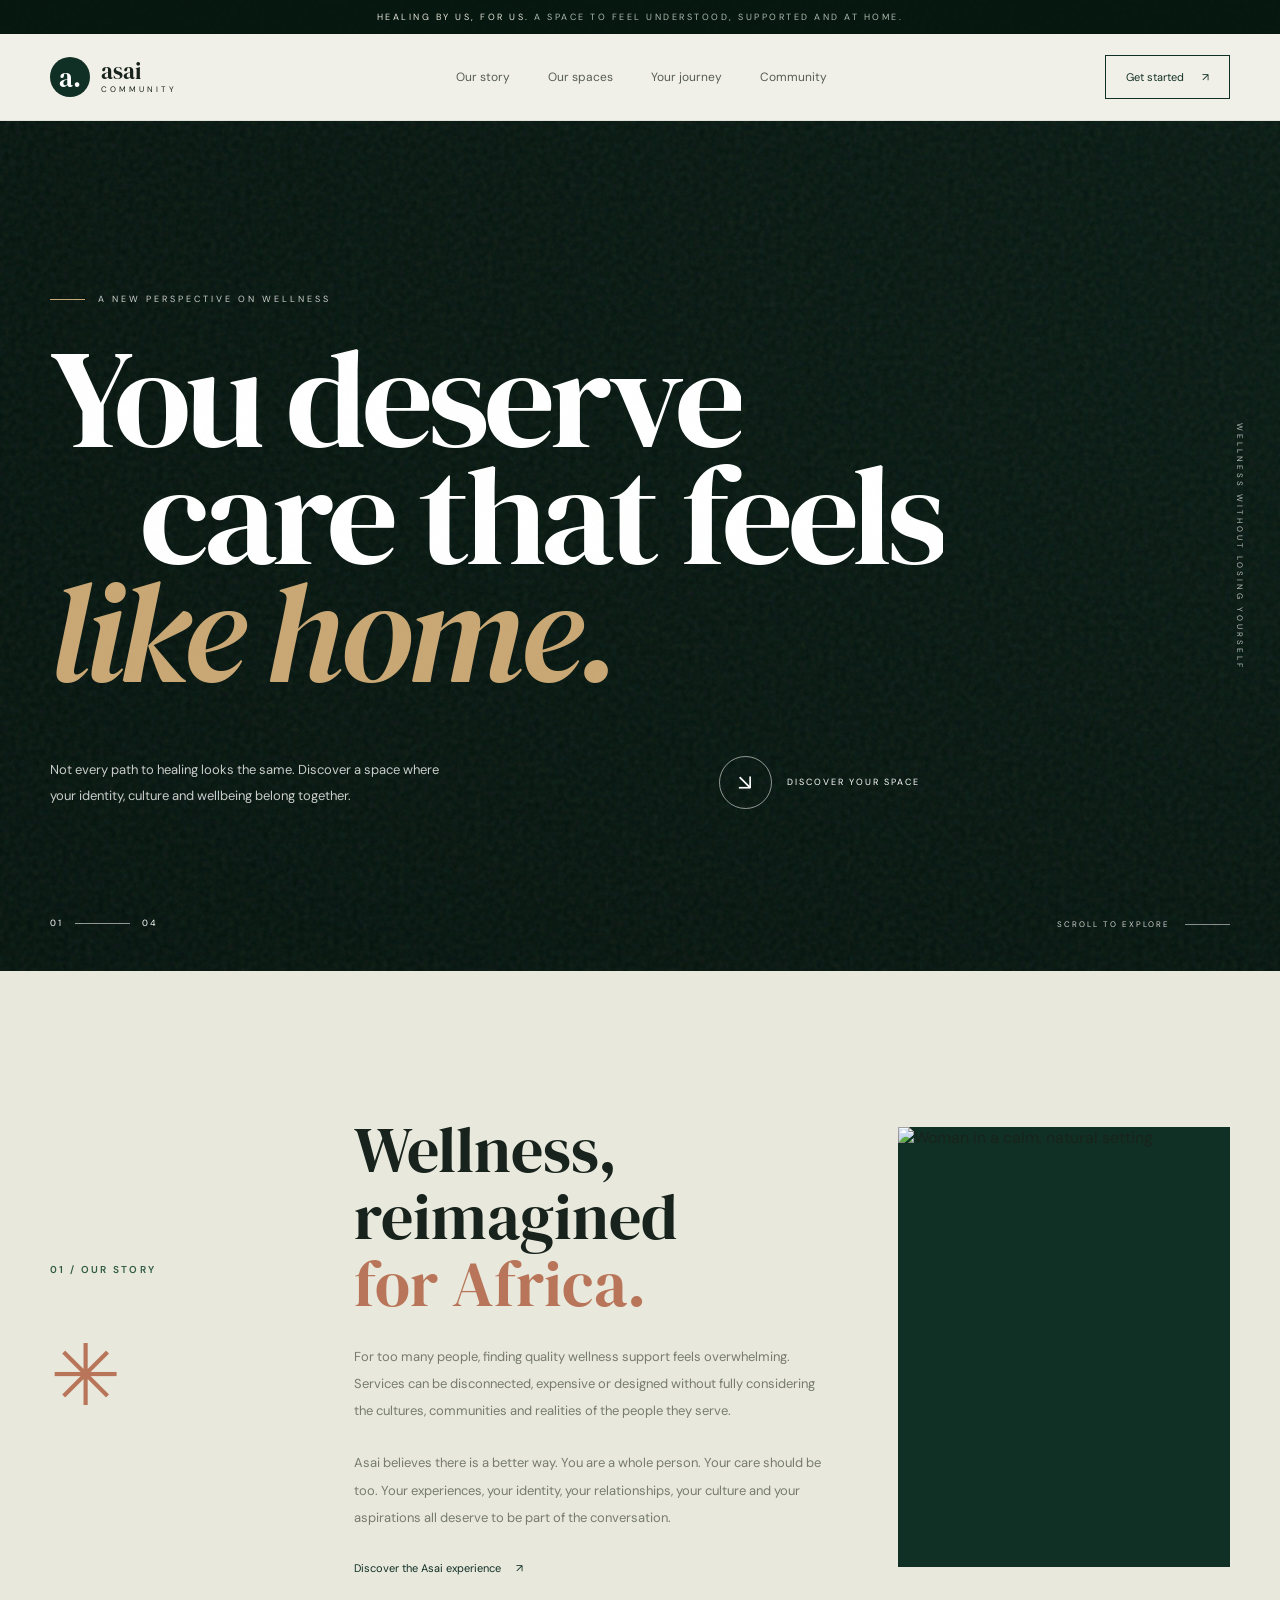
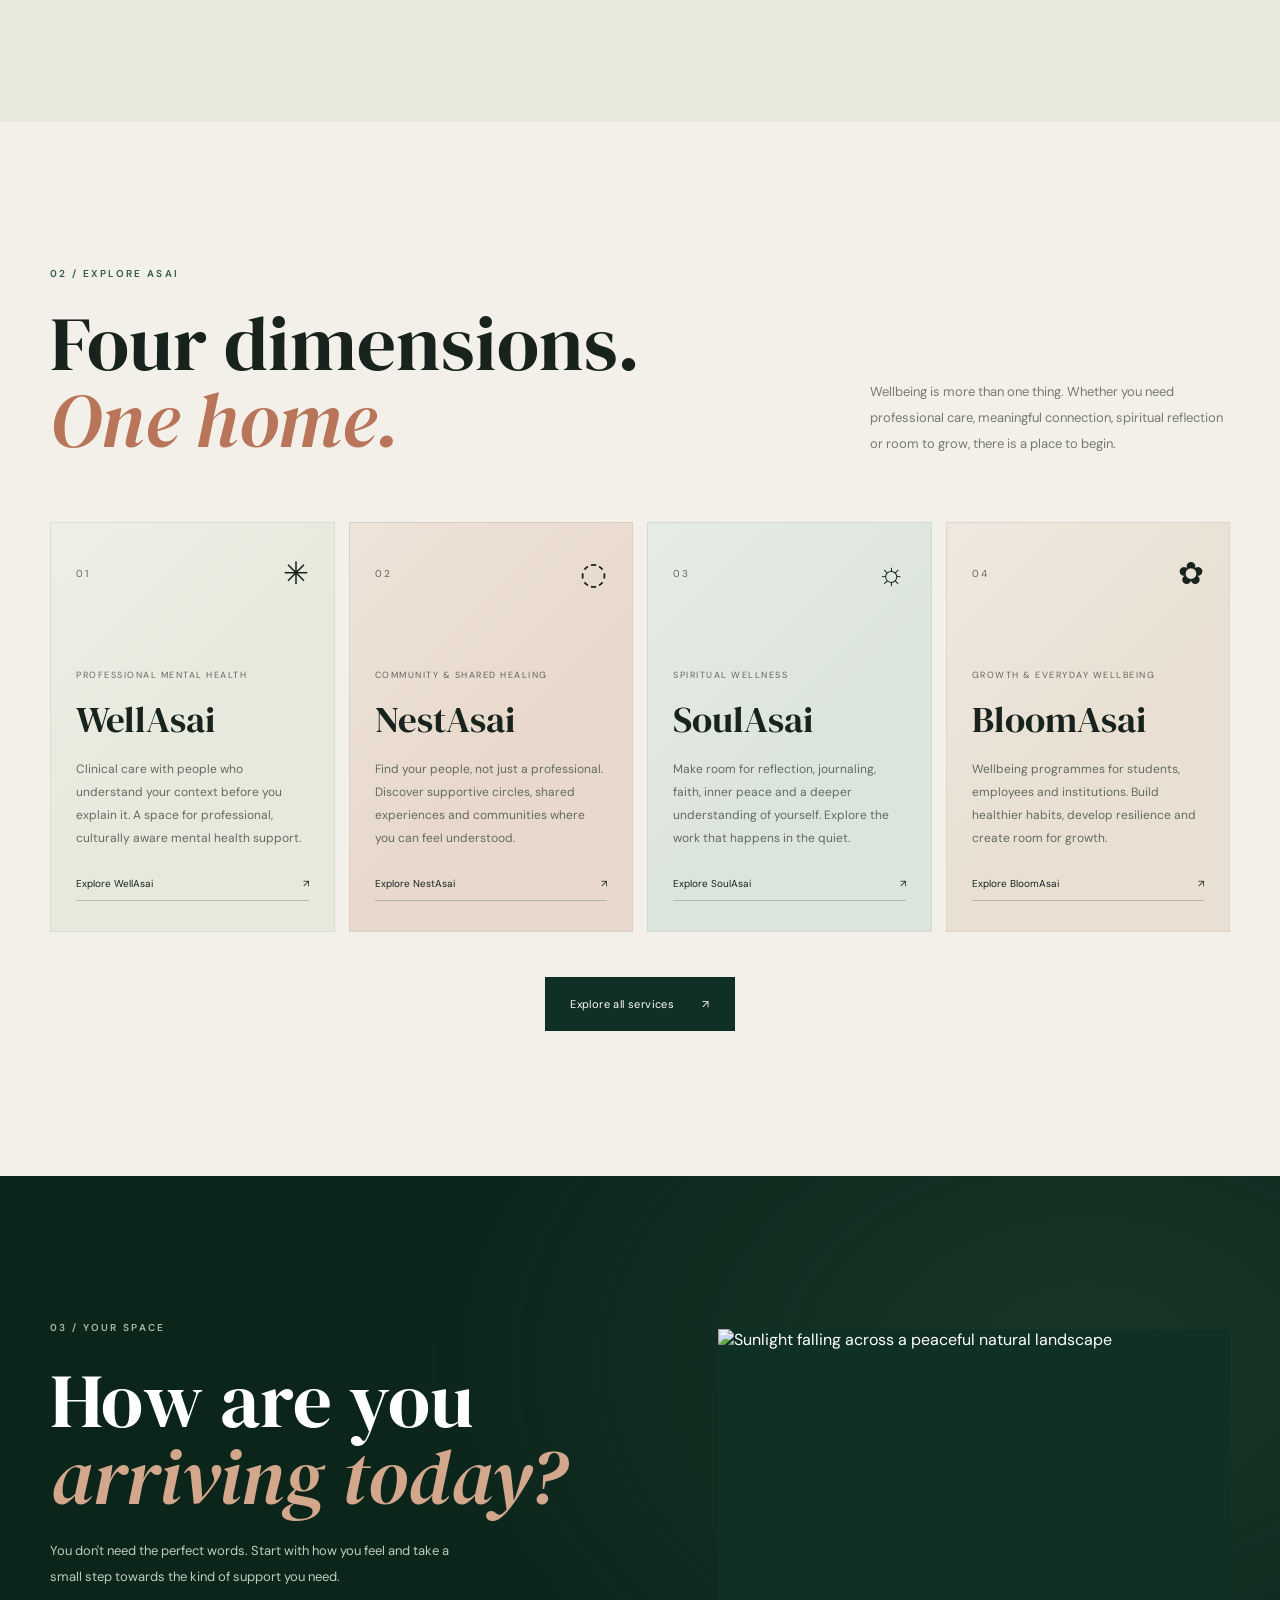
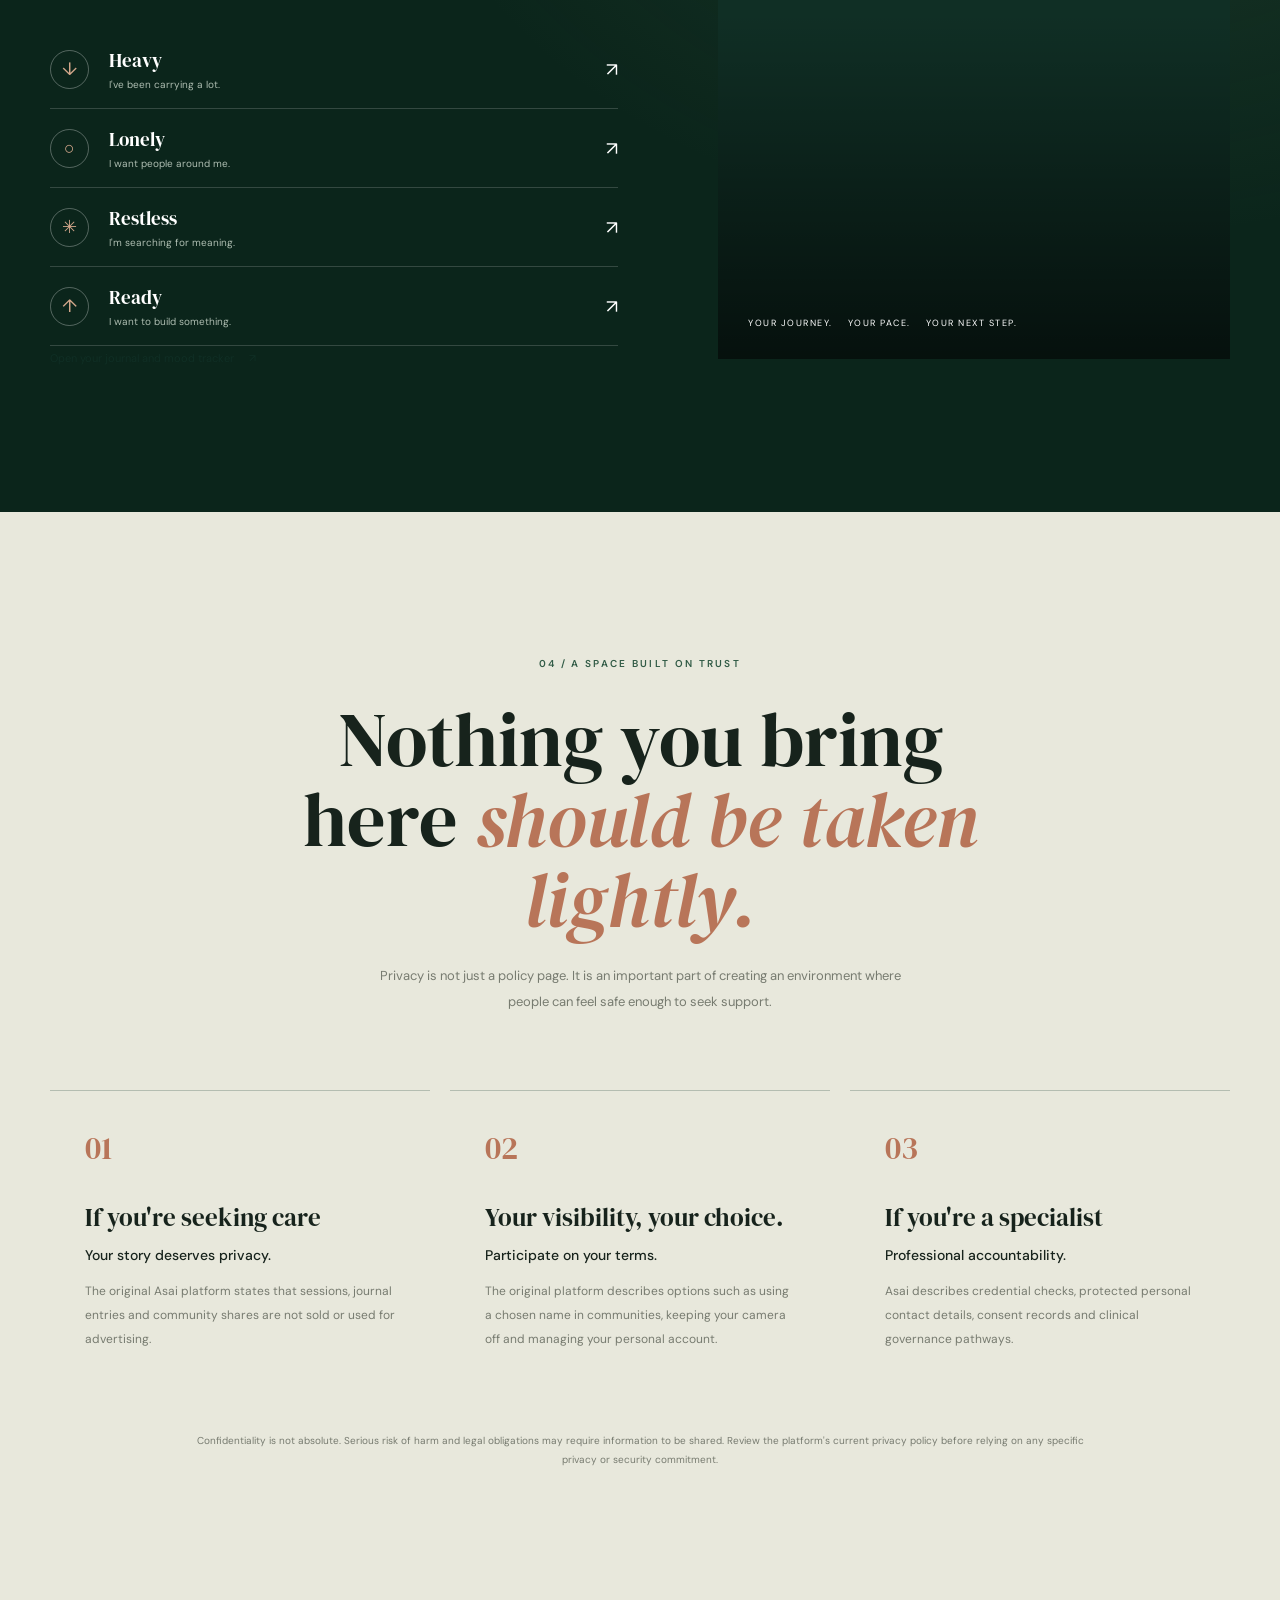
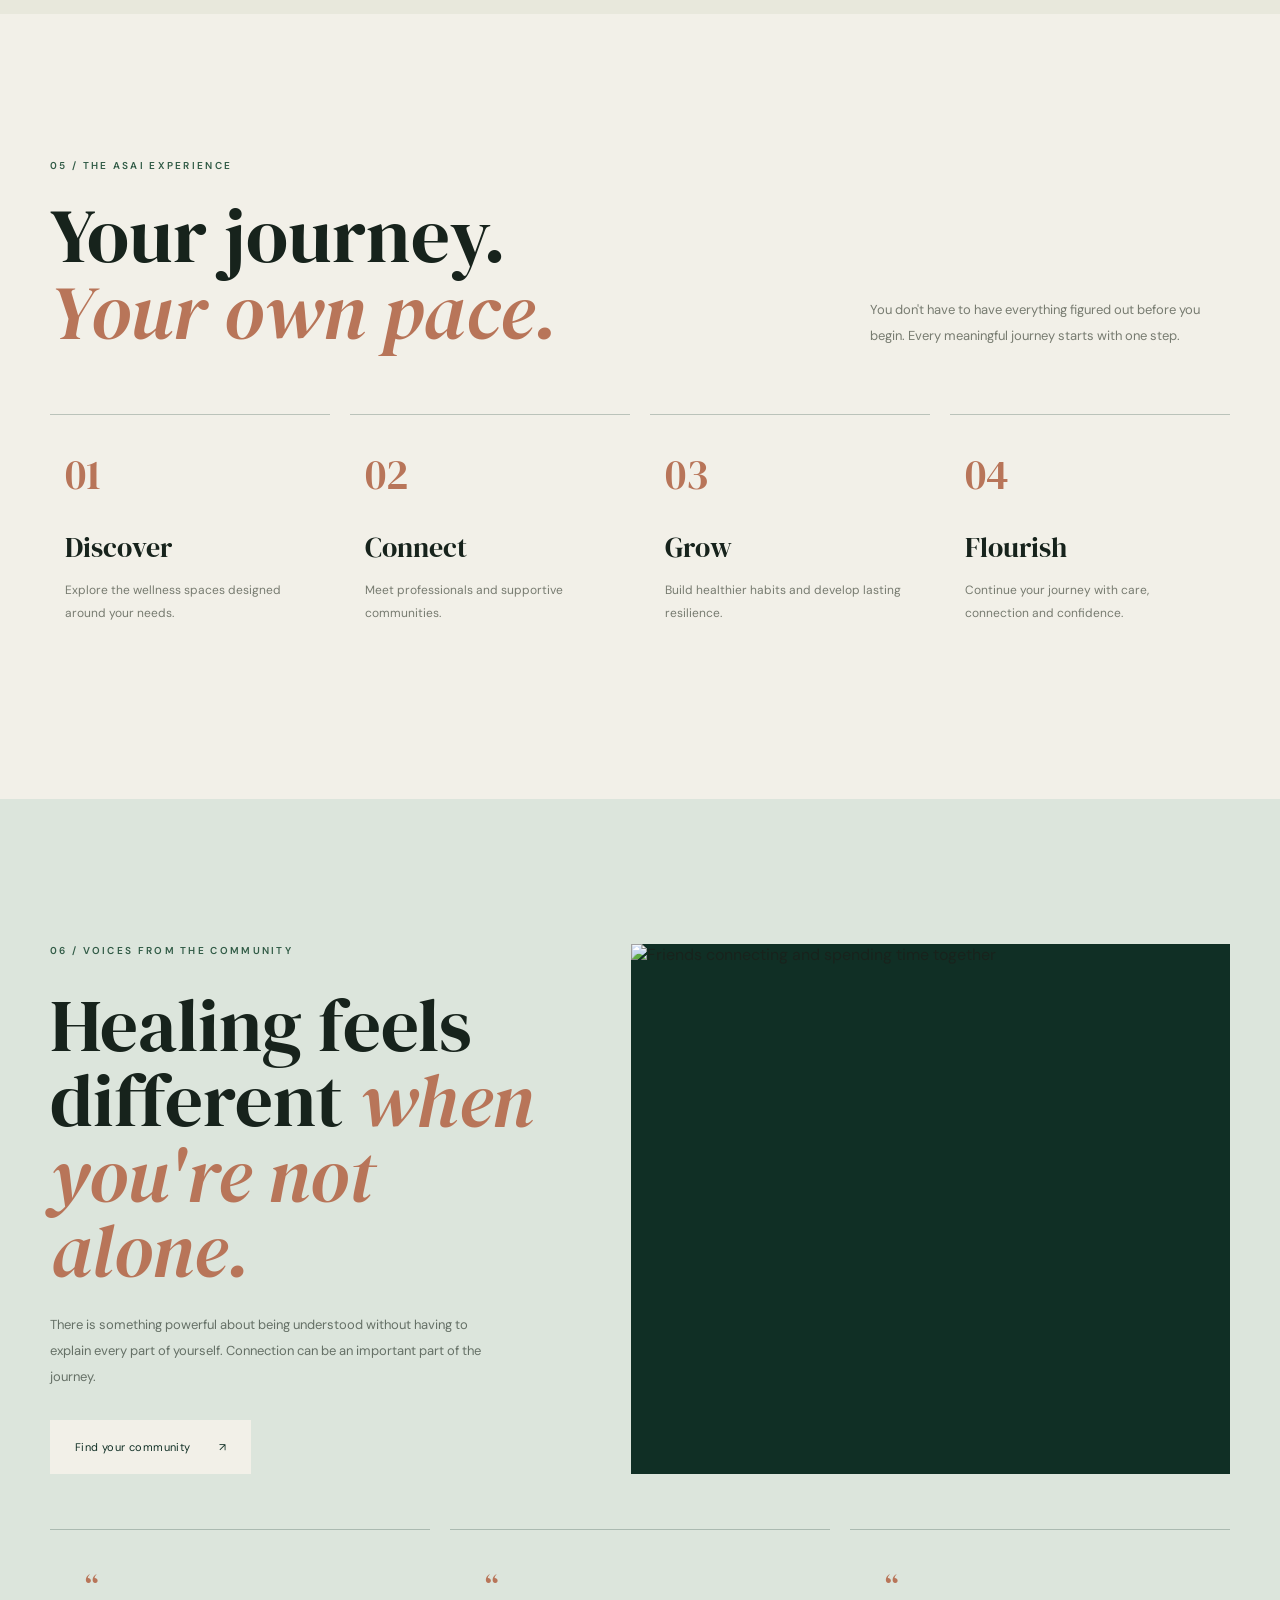
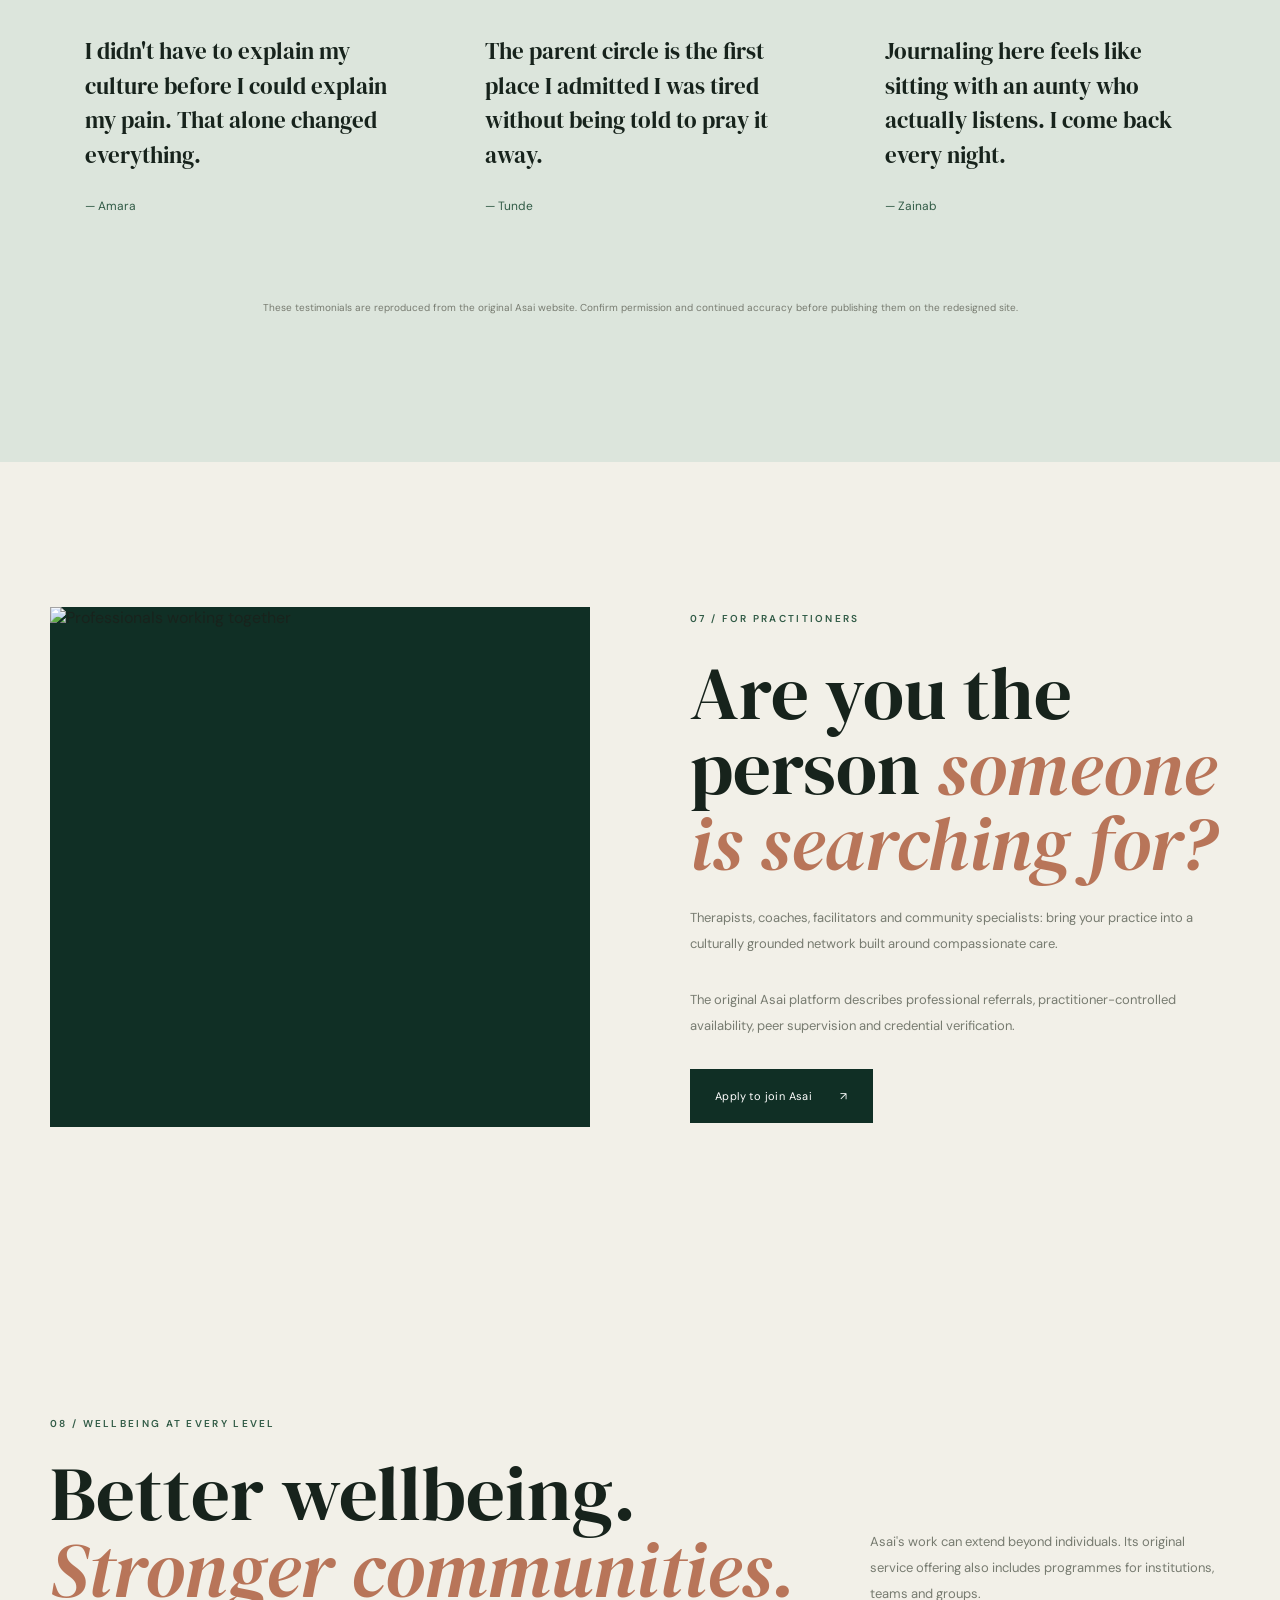
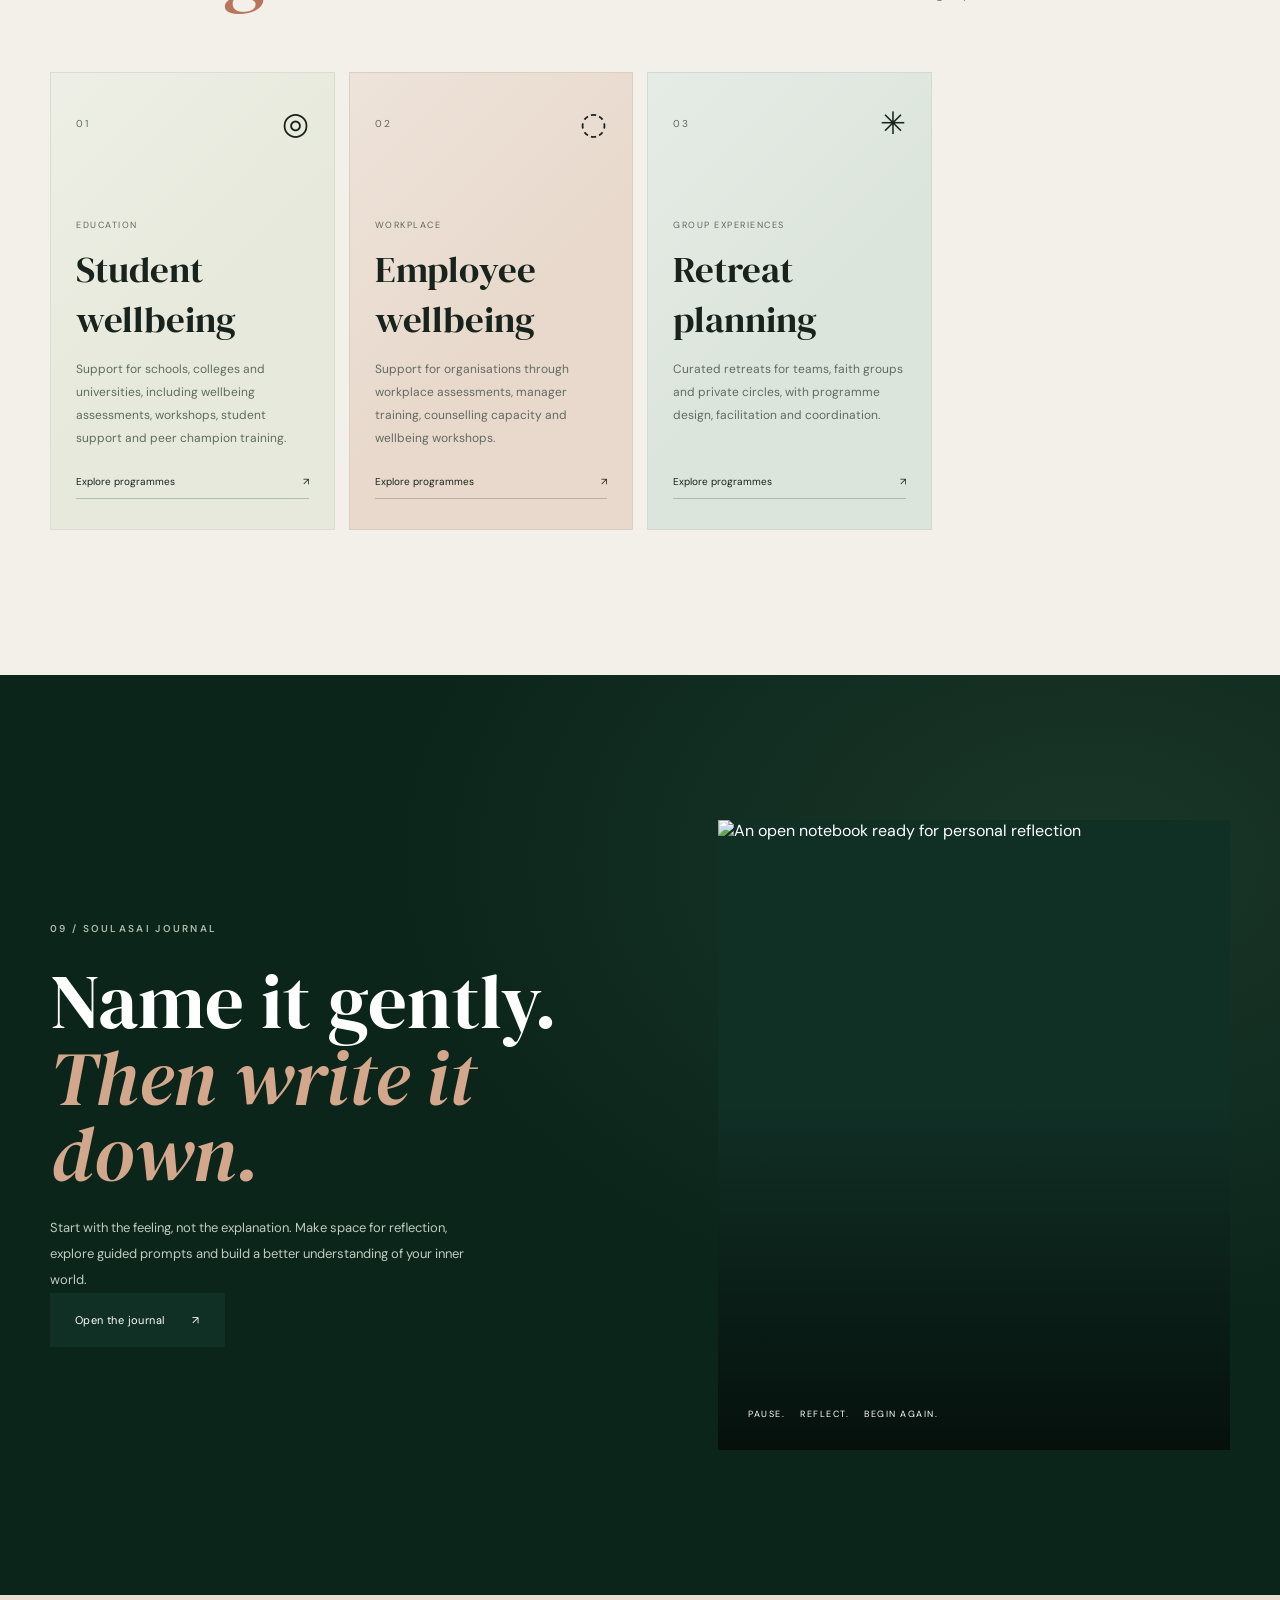
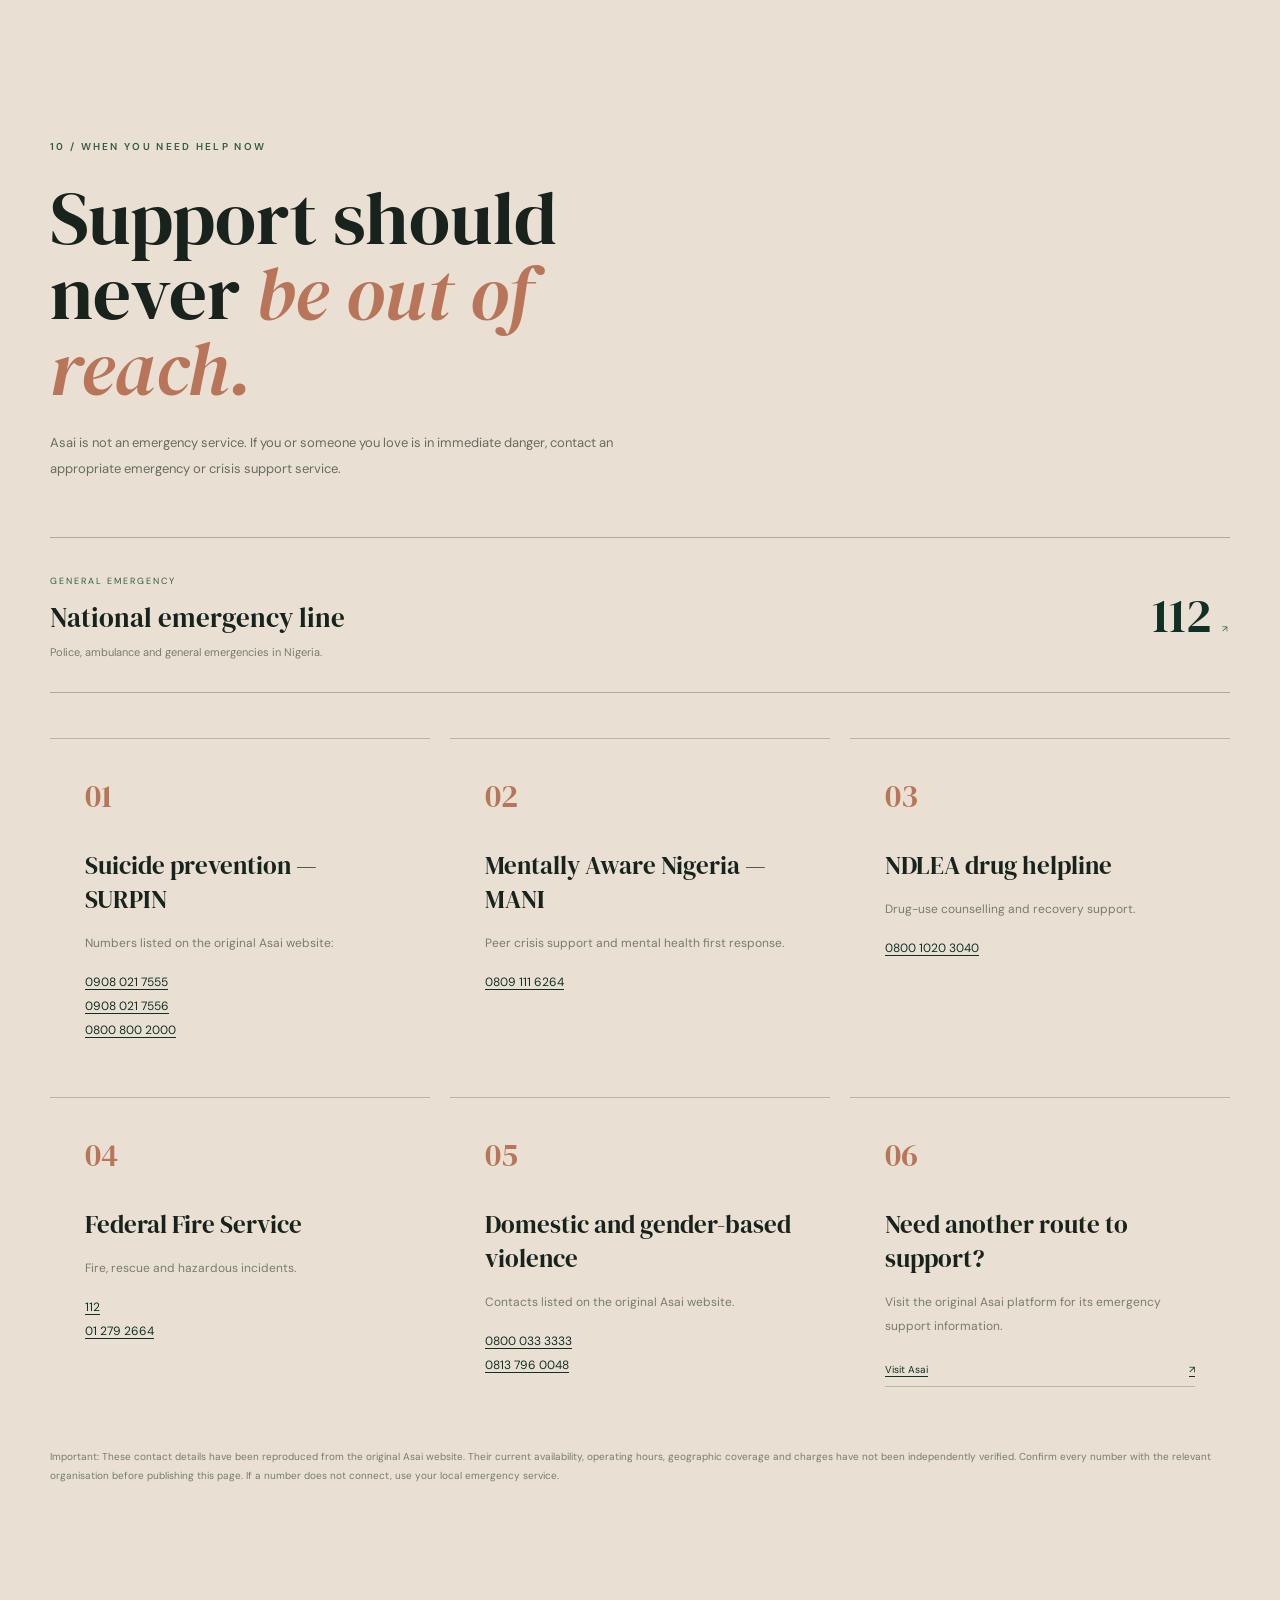
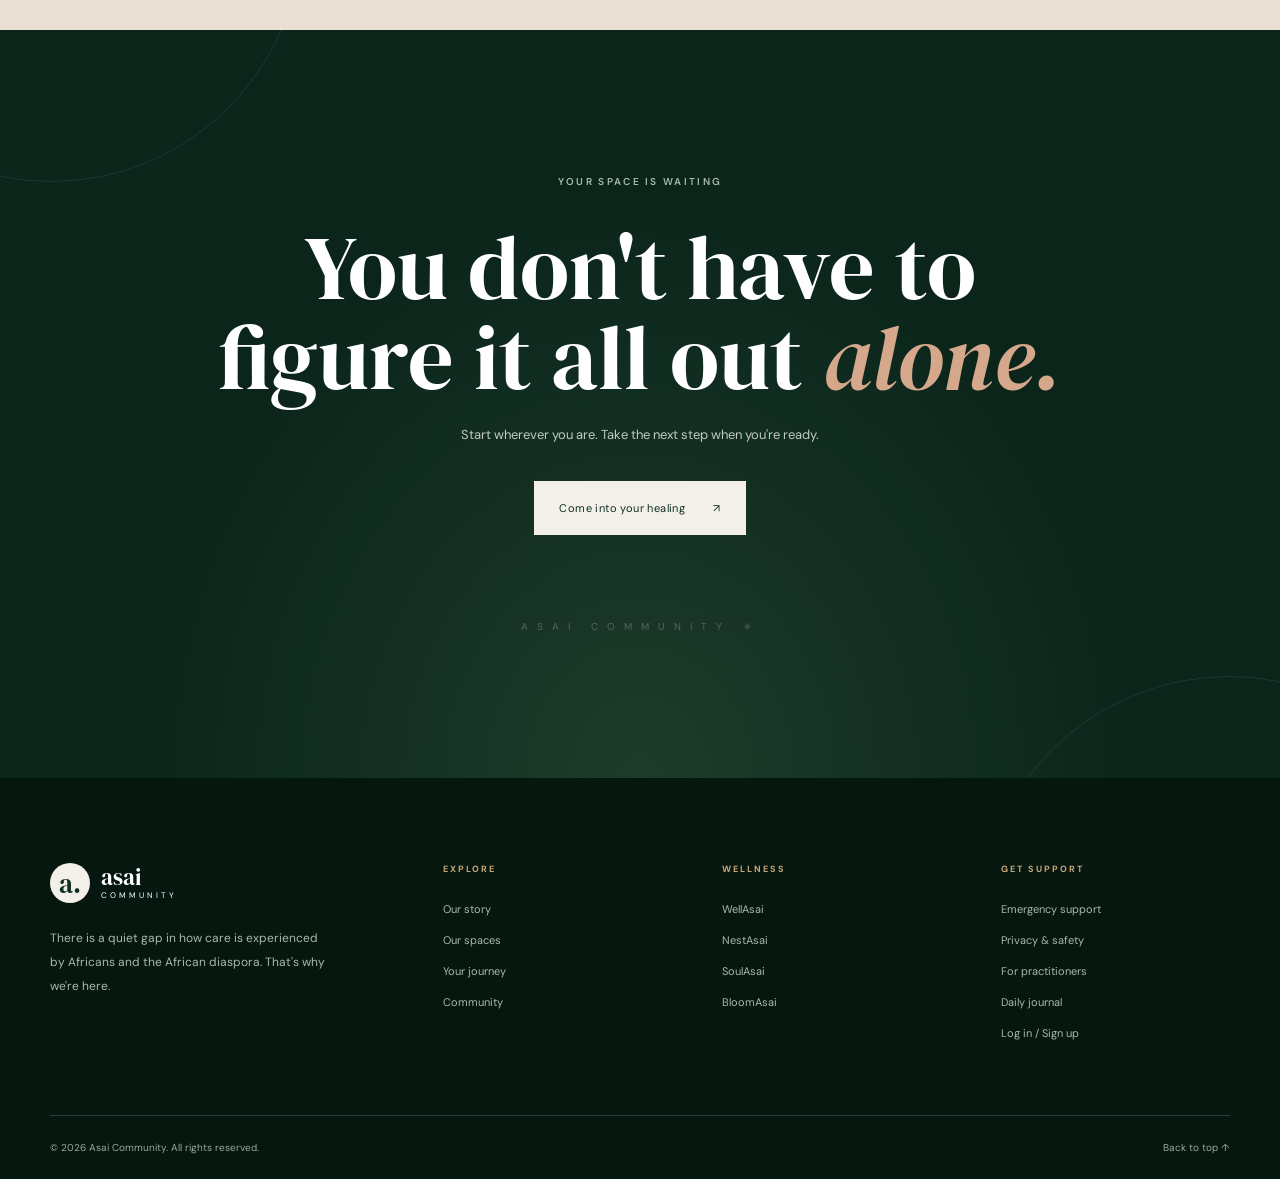
==== commit 3cf98d7e: "Update index.html" ====
--- a/index.html
+++ b/index.html
@@ -56,15 +56,38 @@
 
 <body>
 
-  <!-- CINEMATIC INTRO -->
-  <div class="cinematic-loader" id="cinematicLoader" aria-label="Asai Community introduction">
-    <div class="loader-content">
-      <div class="loader-symbol">a.</div>
-      <div class="loader-name">ASAI COMMUNITY</div>
-      <div class="loader-line"><span></span></div>
-      <p>A SPACE TO BELONG</p>
-    </div>
+  
+<!-- CINEMATIC VIDEO INTRO -->
+<div class="cinematic-loader" id="cinematicLoader" aria-label="Asai Community introduction">
+
+  <video
+    class="loader-video"
+    id="loaderVideo"
+    autoplay
+    muted
+    playsinline
+    preload="metadata"
+    poster="assets/images/asai-intro-poster.jpg"
+    aria-hidden="true"
+  >
+    <source src="assets/videos/asai-intro.mp4" type="video/mp4">
+  </video>
+
+  <div class="loader-overlay"></div>
+
+  <div class="loader-content">
+    <div class="loader-symbol">a.</div>
+    <div class="loader-name">ASAI COMMUNITY</div>
+    <div class="loader-line"><span></span></div>
+    <p>A SPACE TO BELONG</p>
   </div>
+
+  <button class="loader-skip" id="skipIntro" type="button">
+    Skip intro <span>↗</span>
+  </button>
+
+</div>
+
 
   <!-- ANNOUNCEMENT -->
   <div class="announcement">
--- a/css/style.css
+++ b/css/style.css
@@ -2,35 +2,45 @@
 /* ============================================================
    ASAI COMMUNITY
    CINEMATIC EDITORIAL WELLNESS EXPERIENCE
-   Visual direction: Luxury film / nature / atmosphere
-   ============================================================ */
-
-/* 01. DESIGN SYSTEM
-============================================================ */
+   Design: Luxury editorial / nature / cinematic atmosphere
+   ============================================================ */
+
+
+/* ============================================================
+   01. DESIGN SYSTEM
+   ============================================================ */
 
 :root {
-  --cream: #f7f5ef;
-  --cream-dark: #eeece3;
-  --forest: #193d31;
-  --forest-dark: #10291f;
-  --green: #527663;
-  --sage: #b9c9b5;
+  --cream: #f2f0e8;
+  --cream-dark: #e8e8dc;
+
+  --forest: #102f25;
+  --forest-dark: #081c16;
+  --green: #315b46;
+  --sage: #a8bba8;
+
   --terracotta: #b87559;
-  --gold: #c6a779;
-  --ink: #202a24;
+  --gold: #c9a875;
+
+  --ink: #17231c;
   --muted: #777b70;
-  --white: #fff;
+  --white: #ffffff;
 
   --serif: "DM Serif Display", Georgia, serif;
   --sans: "DM Sans", sans-serif;
 
   --container: 1320px;
+
   --ease: cubic-bezier(.22, 1, .36, 1);
   --transition: .7s var(--ease);
-}
-
-/* 02. RESET
-============================================================ */
+
+  --section-space: 145px;
+}
+
+
+/* ============================================================
+   02. RESET & GLOBAL STYLES
+   ============================================================ */
 
 * {
   margin: 0;
@@ -44,11 +54,16 @@
 }
 
 body {
+  min-width: 320px;
   background: var(--cream);
   color: var(--ink);
   font-family: var(--sans);
   overflow-x: hidden;
   -webkit-font-smoothing: antialiased;
+}
+
+body.loading {
+  overflow: hidden;
 }
 
 body::after {
@@ -57,7 +72,8 @@
   inset: 0;
   z-index: 999;
   pointer-events: none;
-  opacity: .055;
+  opacity: .035;
+
   background-image: url("data:image/svg+xml,%3Csvg viewBox='0 0 180 180' xmlns='http://www.w3.org/2000/svg'%3E%3Cfilter id='n'%3E%3CfeTurbulence type='fractalNoise' baseFrequency='.9' numOctaves='3' stitchTiles='stitch'/%3E%3C/filter%3E%3Crect width='100%25' height='100%25' filter='url(%23n)' opacity='.4'/%3E%3C/svg%3E");
 }
 
@@ -83,26 +99,37 @@
 }
 
 .section-padding {
-  padding: 145px 0;
+  padding: var(--section-space) 0;
 }
 
 ::selection {
   background: var(--forest);
-  color: white;
-}
-
-/* 03. CINEMATIC LOADING SCREEN
-============================================================ */
+  color: var(--white);
+}
+
+:focus-visible {
+  outline: 2px solid var(--terracotta);
+  outline-offset: 5px;
+}
+
+
+/* ============================================================
+   03. CINEMATIC LOADING SCREEN
+   ============================================================ */
 
 .cinematic-loader {
   position: fixed;
   inset: 0;
   z-index: 10000;
+
   display: grid;
   place-items: center;
+
   background: var(--forest-dark);
-  color: white;
+  color: var(--white);
+
   clip-path: inset(0 0 0 0);
+
   transition:
     clip-path 1.5s cubic-bezier(.77, 0, .18, 1),
     visibility 1.5s;
@@ -138,8 +165,8 @@
   width: 100%;
   height: 1px;
   margin-top: 35px;
+  overflow: hidden;
   background: rgba(255,255,255,.18);
-  overflow: hidden;
 }
 
 .loader-line span {
@@ -154,48 +181,68 @@
 
 .loader-content p {
   margin-top: 17px;
+  color: #bdc8bd;
   font-size: 8px;
   letter-spacing: 4px;
-  color: #bdc8bd;
-}
-
-/* 04. ANNOUNCEMENT
-============================================================ */
+}
+
+
+/* ============================================================
+   04. ANNOUNCEMENT BAR
+   ============================================================ */
 
 .announcement {
-  height: 34px;
+  min-height: 34px;
+  padding: 7px 15px;
+
   display: flex;
   align-items: center;
   justify-content: center;
-  background: var(--forest-dark);
+
+  background: #061710;
   color: #e6e6d9;
+
   font-size: 9px;
   letter-spacing: 2.5px;
   text-transform: uppercase;
   text-align: center;
 }
 
-/* 05. NAVIGATION
-============================================================ */
+.announcement p {
+  line-height: 1.6;
+}
+
+.announcement span {
+  color: #aebcaf;
+}
+
+
+/* ============================================================
+   05. NAVIGATION
+   ============================================================ */
 
 .site-header {
   position: sticky;
   top: 0;
   z-index: 1000;
-  background: rgba(247,245,239,.88);
-  backdrop-filter: blur(22px);
-  -webkit-backdrop-filter: blur(22px);
-  border-bottom: 1px solid rgba(25,61,49,.08);
-  transition: box-shadow .5s ease, background .5s ease;
+
+  background: rgba(242,240,232,.93);
+
+  border-bottom: 1px solid rgba(16,47,37,.08);
+
+  transition:
+    box-shadow .5s ease,
+    background .5s ease;
 }
 
 .site-header.scrolled {
-  background: rgba(247,245,239,.96);
-  box-shadow: 0 10px 35px rgba(16,41,31,.07);
+  background: rgba(242,240,232,.97);
+  box-shadow: 0 10px 35px rgba(8,28,22,.08);
 }
 
 .navbar {
   height: 86px;
+
   display: flex;
   align-items: center;
   justify-content: space-between;
@@ -205,18 +252,23 @@
   display: flex;
   align-items: center;
   gap: 11px;
+  flex-shrink: 0;
 }
 
 .brand-mark {
   width: 40px;
   height: 40px;
+
   display: grid;
   place-items: center;
+
   border-radius: 50%;
   background: var(--forest);
-  color: white;
+  color: var(--white);
+
   font-family: var(--serif);
   font-size: 27px;
+
   transition: transform .8s var(--ease);
 }
 
@@ -227,6 +279,7 @@
 .brand-name {
   display: flex;
   flex-direction: column;
+
   font-family: var(--serif);
   font-size: 23px;
   line-height: .9;
@@ -234,6 +287,7 @@
 
 .brand-name span {
   margin-top: 5px;
+
   font-family: var(--sans);
   font-size: 8px;
   letter-spacing: 3px;
@@ -248,8 +302,10 @@
 
 .nav-links a {
   position: relative;
+
   color: #555d55;
   font-size: 12px;
+
   transition: color .4s ease;
 }
 
@@ -258,9 +314,12 @@
   position: absolute;
   left: 0;
   bottom: -8px;
+
   width: 0;
   height: 1px;
+
   background: var(--forest);
+
   transition: width .5s var(--ease);
 }
 
@@ -274,9 +333,12 @@
 
 .nav-cta {
   padding: 14px 20px;
+
   border: 1px solid var(--forest);
   color: var(--forest);
+
   font-size: 11px;
+
   transition: all .5s var(--ease);
 }
 
@@ -286,7 +348,7 @@
 
 .nav-cta:hover {
   background: var(--forest);
-  color: white;
+  color: var(--white);
   transform: translateY(-3px);
 }
 
@@ -297,8 +359,10 @@
   cursor: pointer;
 }
 
-/* 06. TYPOGRAPHY
-============================================================ */
+
+/* ============================================================
+   06. TYPOGRAPHY
+   ============================================================ */
 
 h1,
 h2,
@@ -317,7 +381,9 @@
   display: flex;
   align-items: center;
   gap: 12px;
+
   color: var(--green);
+
   font-size: 10px;
   font-weight: 600;
   letter-spacing: 2.3px;
@@ -329,20 +395,26 @@
   background: var(--terracotta);
 }
 
-/* 07. CINEMATIC HERO
-============================================================ */
+
+/* ============================================================
+   07. CINEMATIC HERO
+   ============================================================ */
 
 .hero-cinematic {
   position: relative;
   isolation: isolate;
+
+  height: 820px;
   min-height: min(850px, calc(100svh - 34px));
-  height: 820px;
   max-height: 1000px;
-  overflow: hidden;
+
   display: flex;
   align-items: center;
-  background: #25382e;
-  color: white;
+
+  overflow: hidden;
+
+  background: #071a13;
+  color: var(--white);
 }
 
 .cinematic-background {
@@ -355,10 +427,20 @@
 .cinematic-background img {
   width: 100%;
   height: 100%;
+
   object-fit: cover;
   object-position: center 55%;
-  transform: scale(1.08);
+
+  filter: brightness(.75) saturate(.82);
+
+  transform: translate3d(
+    0,
+    var(--parallax-y, 0px),
+    0
+  ) scale(1.08);
+
   animation: cinematicZoom 22s ease-in-out infinite alternate;
+
   will-change: transform;
 }
 
@@ -366,1559 +448,7 @@
   position: absolute;
   inset: 0;
   z-index: -2;
-  background:
-    linear-gradient(
-      90deg,
-      rgba(9,24,18,.78) 0%,
-      rgba(9,24,18,.48) 42%,
-      rgba(9,24,18,.10) 100%
-    ),
-    linear-gradient(
-      0deg,
-      rgba(9,24,18,.45),
-      transparent 45%
-    );
-}
-
-.hero-grain {
-  position: absolute;
-  inset: 0;
-  z-index: -1;
-  pointer-events: none;
-  opacity: .18;
-  background-image: url("data:image/svg+xml,%3Csvg viewBox='0 0 180 180' xmlns='http://www.w3.org/2000/svg'%3E%3Cfilter id='g'%3E%3CfeTurbulence type='fractalNoise' baseFrequency='.8' numOctaves='3' stitchTiles='stitch'/%3E%3C/filter%3E%3Crect width='100%25' height='100%25' filter='url(%23g)' opacity='.5'/%3E%3C/svg%3E");
-}
-
-.hero-cinematic-content {
-  position: relative;
-  z-index: 2;
-  padding-top: 45px;
-  padding-bottom: 35px;
-}
-
-.hero-overline {
-  display: flex;
-  align-items: center;
-  gap: 13px;
-  color: rgba(255,255,255,.8);
-  font-size: 9px;
-  letter-spacing: 3px;
-  animation: fadeUp 1.2s .4s var(--ease) both;
-}
-
-.hero-overline > span {
-  width: 35px;
-  height: 1px;
-  background: var(--gold);
-}
-
-.cinematic-title {
-  display: flex;
-  flex-direction: column;
-  margin-top: 35px;
-  font-family: var(--serif);
-  font-size: clamp(90px, 11vw, 165px);
-  line-height: .83;
-  letter-spacing: -5px;
-}
-
-.cinematic-title > span {
-  display: block;
-  width: fit-content;
-  overflow: hidden;
-  animation: titleReveal 1.4s var(--ease) both;
-}
-
-.cinematic-title > span:nth-child(1) {
-  animation-delay: .55s;
-}
-
-.cinematic-title > span:nth-child(2) {
-  margin-left: clamp(25px, 7vw, 115px);
-  animation-delay: .75s;
-}
-
-.cinematic-title > span:nth-child(3) {
-  animation-delay: .95s;
-}
-
-.title-highlight {
-  color: #d5b18b;
-  font-style: italic;
-}
-
-.cinematic-bottom {
-  display: flex;
-  align-items: end;
-  justify-content: space-between;
-  gap: 50px;
-  max-width: 870px;
-  margin-top: 65px;
-  animation: fadeUp 1.3s 1.15s var(--ease) both;
-}
-
-.cinematic-bottom > p {
-  max-width: 400px;
-  color: rgba(255,255,255,.78);
-  font-size: 13px;
-  line-height: 2;
-}
-
-.cinematic-discover {
-  display: flex;
-  align-items: center;
-  gap: 15px;
-  color: white;
-  font-size: 9px;
-  letter-spacing: 2px;
-  white-space: nowrap;
-}
-
-.discover-circle {
-  width: 53px;
-  height: 53px;
-  display: grid;
-  place-items: center;
-  border: 1px solid rgba(255,255,255,.55);
-  border-radius: 50%;
-  font-size: 22px;
-  transition:
-    background .5s ease,
-    color .5s ease,
-    transform .7s var(--ease);
-}
-
-.cinematic-discover:hover .discover-circle {
-  background: white;
-  color: var(--forest);
-  transform: rotate(45deg);
-}
-
-.hero-side-label {
-  position: absolute;
-  top: 50%;
-  right: 35px;
-  transform: translateY(-50%);
-  writing-mode: vertical-rl;
-  color: rgba(255,255,255,.7);
-  font-size: 8px;
-  letter-spacing: 3px;
-}
-
-.hero-index {
-  position: absolute;
-  left: 50px;
-  bottom: 42px;
-  display: flex;
-  align-items: center;
-  gap: 12px;
-  color: white;
-  font-size: 9px;
-  letter-spacing: 2px;
-}
-
-.index-line {
-  width: 55px;
-  height: 1px;
-  background: rgba(255,255,255,.55);
-}
-
-.hero-scroll {
-  position: absolute;
-  right: 50px;
-  bottom: 42px;
-  display: flex;
-  align-items: center;
-  gap: 15px;
-  color: rgba(255,255,255,.8);
-  font-size: 8px;
-  letter-spacing: 2px;
-}
-
-.hero-scroll span {
-  position: relative;
-  width: 45px;
-  height: 1px;
-  background: rgba(255,255,255,.5);
-  overflow: hidden;
-}
-
-.hero-scroll span::after {
-  content: "";
-  position: absolute;
-  inset: 0;
-  background: white;
-  transform: translateX(-100%);
-  animation: scrollLine 2s ease-in-out infinite;
-}
-
-/* 08. INTRODUCTION
-============================================================ */
-
-.intro {
-  background: var(--cream-dark);
-}
-
-.intro-grid {
-  display: grid;
-  grid-template-columns: .65fr 1.3fr .9fr;
-  gap: 65px;
-  align-items: center;
-}
-
-.intro-symbol {
-  margin-top: 45px;
-  color: var(--terracotta);
-  font-size: 85px;
-  animation: rotate 35s linear infinite;
-}
-
-.intro-content h2 {
-  max-width: 570px;
-  font-size: clamp(48px, 5vw, 70px);
-  line-height: 1.05;
-}
-
-.intro-content h2 span {
-  display: block;
-  color: var(--terracotta);
-}
-
-.intro-content p {
-  max-width: 500px;
-  margin-top: 25px;
-  color: var(--muted);
-  font-size: 13px;
-  line-height: 2.1;
-}
-
-.intro-content .text-link {
-  margin-top: 30px;
-}
-
-.intro-image {
-  height: 440px;
-  overflow: hidden;
-}
-
-.intro-image img {
-  transition: transform 1.8s var(--ease);
-}
-
-.intro-image:hover img {
-  transform: scale(1.09);
-}
-
-/* 09. SERVICES
-============================================================ */
-
-.services {
-  background: var(--cream);
-}
-
-.section-heading {
-  display: flex;
-  align-items: end;
-  justify-content: space-between;
-  gap: 40px;
-  margin-bottom: 65px;
-}
-
-.section-heading h2 {
-  margin-top: 25px;
-  font-size: clamp(52px, 6vw, 78px);
-  line-height: .99;
-}
-
-.section-heading > p {
-  max-width: 360px;
-  color: var(--muted);
-  font-size: 13px;
-  line-height: 2;
-}
-
-.service-grid {
-  display: grid;
-  grid-template-columns: repeat(4, 1fr);
-  gap: 14px;
-}
-
-.service-card {
-  position: relative;
-  isolation: isolate;
-  min-height: 410px;
-  padding: 30px 25px;
-  display: flex;
-  flex-direction: column;
-  overflow: hidden;
-  transition:
-    transform .8s var(--ease),
-    box-shadow .8s var(--ease);
-}
-
-.service-card::before {
-  content: "";
-  position: absolute;
-  z-index: -1;
-  inset: 0;
-  background: linear-gradient(
-    135deg,
-    rgba(255,255,255,.55),
-    transparent 55%
-  );
-  opacity: .5;
-  transition: opacity .7s ease;
-}
-
-.service-card:hover {
-  transform: translateY(-13px);
-  box-shadow: 0 28px 55px rgba(0,0,0,.09);
-}
-
-.service-card:hover::before {
-  opacity: 1;
-}
-
-.service-well { background: #e7e9dc; }
-.service-nest { background: #e8d9cc; }
-.service-soul { background: #dce5dc; }
-.service-bloom { background: #e9e0d3; }
-
-.service-top {
-  display: flex;
-  justify-content: space-between;
-  align-items: center;
-  margin-bottom: 75px;
-}
-
-.service-number {
-  font-size: 10px;
-  letter-spacing: 2px;
-  opacity: .65;
-}
-
-.service-icon {
-  font-size: 31px;
-  transition: transform .8s var(--ease);
-}
-
-.service-card:hover .service-icon {
-  transform: rotate(90deg) scale(1.15);
-}
-
-.service-category {
-  font-size: 9px;
-  letter-spacing: 1.5px;
-  opacity: .65;
-}
-
-.service-card h3 {
-  margin-top: 13px;
-  font-size: 37px;
-}
-
-.service-card p {
-  margin-top: 14px;
-  color: #626b60;
-  font-size: 12px;
-  line-height: 1.9;
-}
-
-.service-link {
-  display: flex;
-  justify-content: space-between;
-  margin-top: auto;
-  padding: 25px 0 10px;
-  border-bottom: 1px solid rgba(25,61,49,.25);
-  font-size: 10px;
-  transition: border-color .4s ease;
-}
-
-.service-link span {
-  transition: transform .5s var(--ease);
-}
-
-.service-link:hover {
-  border-color: var(--forest);
-}
-
-.service-link:hover span {
-  transform: translate(4px, -4px);
-}
-
-/* 10. FIND YOUR SPACE
-============================================================ */
-
-.find-space {
-  background: var(--forest);
-  color: white;
-}
-
-.find-space-grid {
-  display: grid;
-  grid-template-columns: 1fr .9fr;
-  align-items: center;
-  gap: 100px;
-}
-
-.find-space .eyebrow {
-  color: var(--sage);
-}
-
-.find-space-content h2 {
-  max-width: 550px;
-  margin-top: 28px;
-  font-size: clamp(55px, 6vw, 80px);
-  line-height: .99;
-}
-
-.find-space-content h2 em {
-  color: #d3a78b;
-}
-
-.find-space-content > p {
-  max-width: 430px;
-  margin-top: 24px;
-  color: #c0cbbf;
-  font-size: 13px;
-  line-height: 2;
-}
-
-.mood-options {
-  margin-top: 40px;
-}
-
-.mood-option {
-  width: 100%;
-  min-height: 79px;
-  display: flex;
-  align-items: center;
-  gap: 20px;
-  padding: 13px 0;
-  color: white;
-  text-align: left;
-  background: transparent;
-  border: 0;
-  border-bottom: 1px solid rgba(255,255,255,.17);
-  cursor: pointer;
-  transition:
-    padding .5s var(--ease),
-    background .5s ease;
-}
-
-.mood-option:hover,
-.mood-option.selected {
-  padding-left: 12px;
-  background: rgba(255,255,255,.06);
-}
-
-.mood-option:focus-visible {
-  outline-color: var(--gold);
-}
-
-.mood-symbol {
-  width: 39px;
-  height: 39px;
-  display: grid;
-  place-items: center;
-  border: 1px solid rgba(255,255,255,.3);
-  border-radius: 50%;
-  color: #d3a78b;
-  font-size: 18px;
-  flex-shrink: 0;
-}
-
-.mood-option strong,
-.mood-option small {
-  display: block;
-}
-
-.mood-option strong {
-  font-family: var(--serif);
-  font-size: 19px;
-  font-weight: 400;
-}
-
-.mood-option small {
-  margin-top: 5px;
-  color: #aebdb1;
-  font-size: 10px;
-}
-
-.mood-arrow {
-  margin-left: auto;
-  font-size: 19px;
-  transition: transform .5s var(--ease);
-}
-
-.mood-option:hover .mood-arrow {
-  transform: translate(4px, -4px);
-}
-
-.mood-result {
-  margin-top: 20px;
-  padding: 20px;
-  background: rgba(255,255,255,.09);
-  border-left: 2px solid var(--gold);
-  font-size: 12px;
-  line-height: 1.8;
-  animation: fadeUp .6s var(--ease) both;
-}
-
-.find-space-visual {
-  position: relative;
-  height: 630px;
-  overflow: hidden;
-}
-
-.find-space-visual img {
-  transition: transform 2s var(--ease);
-}
-
-.find-space-visual:hover img {
-  transform: scale(1.08);
-}
-
-.find-space-visual::after {
-  content: "";
-  position: absolute;
-  inset: 0;
-  background: linear-gradient(
-    transparent 45%,
-    rgba(0,0,0,.65)
-  );
-  pointer-events: none;
-}
-
-.visual-caption {
-  position: absolute;
-  bottom: 30px;
-  left: 30px;
-  z-index: 2;
-  display: flex;
-  gap: 15px;
-  color: white;
-  font-size: 9px;
-  letter-spacing: 1.5px;
-}
-
-/* 11. TRUST
-============================================================ */
-
-.trust {
-  background: #eeece3;
-}
-
-.trust-heading {
-  max-width: 720px;
-  margin: auto;
-  text-align: center;
-}
-
-.trust-heading .eyebrow {
-  justify-content: center;
-}
-
-.trust-heading h2 {
-  margin-top: 30px;
-  font-size: clamp(50px, 6vw, 76px);
-  line-height: 1.05;
-}
-
-.trust-heading p {
-  max-width: 540px;
-  margin: 23px auto 0;
-  color: var(--muted);
-  font-size: 13px;
-  line-height: 2;
-}
-
-.trust-grid {
-  display: grid;
-  grid-template-columns: repeat(3, 1fr);
-  gap: 20px;
-  margin-top: 75px;
-}
-
-.trust-card {
-  padding: 35px;
-  border-top: 1px solid rgba(25,61,49,.25);
-  transition:
-    background .6s ease,
-    transform .7s var(--ease);
-}
-
-.trust-card:hover {
-  background: rgba(255,255,255,.45);
-  transform: translateY(-7px);
-}
-
-.trust-icon {
-  color: var(--terracotta);
-  font-family: var(--serif);
-  font-size: 32px;
-}
-
-.trust-card h3 {
-  margin-top: 30px;
-  font-size: 25px;
-}
-
-.trust-card p {
-  margin-top: 15px;
-  color: var(--muted);
-  font-size: 12px;
-  line-height: 2;
-}
-
-.trust-note {
-  margin-top: 45px;
-  color: var(--muted);
-  text-align: center;
-  font-size: 10px;
-}
-
-/* 12. JOURNEY
-============================================================ */
-
-.journey {
-  background: var(--cream);
-}
-
-.journey-grid {
-  display: grid;
-  grid-template-columns: repeat(4, 1fr);
-  gap: 20px;
-}
-
-.journey-step {
-  padding: 30px 15px;
-  border-top: 1px solid rgba(25,61,49,.25);
-  transition: transform .6s var(--ease);
-}
-
-.journey-step:hover {
-  transform: translateY(-9px);
-}
-
-.journey-step > span {
-  color: var(--terracotta);
-  font-family: var(--serif);
-  font-size: 42px;
-}
-
-.journey-step h3 {
-  margin-top: 25px;
-  font-size: 28px;
-}
-
-.journey-step p {
-  margin-top: 13px;
-  color: var(--muted);
-  font-size: 12px;
-  line-height: 1.9;
-}
-
-/* 13. COMMUNITY
-============================================================ */
-
-.community {
-  background: #dce5dc;
-}
-
-.community-layout {
-  display: grid;
-  grid-template-columns: .9fr 1.1fr;
-  align-items: center;
-  gap: 90px;
-}
-
-.community-intro h2 {
-  margin-top: 30px;
-  font-size: clamp(52px, 6vw, 75px);
-  line-height: 1;
-}
-
-.community-intro p {
-  max-width: 440px;
-  margin: 25px 0 30px;
-  color: #657066;
-  font-size: 13px;
-  line-height: 2;
-}
-
-.community-image {
-  height: 530px;
-  overflow: hidden;
-}
-
-.community-image img {
-  transition: transform 1.8s var(--ease);
-}
-
-.community-image:hover img {
-  transform: scale(1.08);
-}
-
-/* 14. PRACTITIONERS
-============================================================ */
-
-.practitioner-grid {
-  display: grid;
-  grid-template-columns: 1fr 1fr;
-  align-items: center;
-  gap: 100px;
-}
-
-.practitioner-image {
-  height: 520px;
-  overflow: hidden;
-}
-
-.practitioner-image img {
-  transition: transform 1.8s var(--ease);
-}
-
-.practitioner-image:hover img {
-  transform: scale(1.08);
-}
-
-.practitioner-content h2 {
-  margin-top: 30px;
-  font-size: clamp(52px, 6vw, 75px);
-  line-height: 1;
-}
-
-.practitioner-content p {
-  margin: 25px 0 30px;
-  color: var(--muted);
-  font-size: 13px;
-  line-height: 2;
-}
-
-/* 15. EMERGENCY
-============================================================ */
-
-.emergency {
-  background: #e9e0d3;
-}
-
-.emergency-heading {
-  max-width: 700px;
-}
-
-.emergency-heading h2 {
-  margin-top: 27px;
-  font-size: clamp(52px, 6vw, 75px);
-  line-height: 1;
-}
-
-.emergency-heading p {
-  max-width: 570px;
-  margin-top: 25px;
-  color: #686b62;
-  font-size: 13px;
-  line-height: 2;
-}
-
-.emergency-primary {
-  display: flex;
-  justify-content: space-between;
-  align-items: center;
-  gap: 20px;
-  margin-top: 55px;
-  padding: 30px 0;
-  border-top: 1px solid rgba(25,61,49,.3);
-  border-bottom: 1px solid rgba(25,61,49,.3);
-}
-
-.emergency-primary span {
-  color: var(--green);
-  font-size: 9px;
-  letter-spacing: 2px;
-}
-
-.emergency-primary h3 {
-  margin-top: 10px;
-  font-size: 27px;
-}
-
-.emergency-primary p {
-  margin-top: 7px;
-  color: var(--muted);
-  font-size: 11px;
-}
-
-.emergency-primary > a {
-  color: var(--forest);
-  font-family: var(--serif);
-  font-size: 48px;
-  transition: transform .5s var(--ease);
-}
-
-.emergency-primary > a:hover {
-  transform: translateX(7px);
-}
-
-.emergency-primary > a span {
-  font-family: var(--sans);
-}
-
-.emergency-disclaimer {
-  margin-top: 20px;
-  color: var(--muted);
-  font-size: 10px;
-  line-height: 1.8;
-}
-
-/* 16. FINAL CTA
-============================================================ */
-
-.final-cta {
-  position: relative;
-  isolation: isolate;
-  overflow: hidden;
-  background:
-    radial-gradient(
-      ellipse at 50% 120%,
-      rgba(198,167,121,.2),
-      transparent 55%
-    ),
-    var(--forest);
-  color: white;
-  text-align: center;
-}
-
-.final-cta::before,
-.final-cta::after {
-  content: "";
-  position: absolute;
-  z-index: -1;
-  width: 500px;
-  height: 500px;
-  border: 1px solid rgba(255,255,255,.08);
-  border-radius: 50%;
-  pointer-events: none;
-}
-
-.final-cta::before {
-  top: -350px;
-  left: -200px;
-}
-
-.final-cta::after {
-  right: -200px;
-  bottom: -400px;
-}
-
-.final-cta-inner {
-  position: relative;
-  z-index: 2;
-}
-
-.final-cta .eyebrow {
-  justify-content: center;
-  color: var(--sage);
-}
-
-.final-cta h2 {
-  max-width: 850px;
-  margin: 35px auto 20px;
-  font-size: clamp(55px, 7vw, 92px);
-  line-height: 1;
-}
-
-.final-cta h2 em {
-  color: #d5a88c;
-}
-
-.final-cta p {
-  margin-bottom: 35px;
-  color: #c2cbbf;
-  font-size: 13px;
-}
-
-.cta-decoration {
-  margin-top: 85px;
-  color: rgba(255,255,255,.25);
-  font-size: 10px;
-  letter-spacing: 9px;
-}
-
-/* 17. BUTTONS
-============================================================ */
-
-.button {
-  min-height: 54px;
-  display: inline-flex;
-  align-items: center;
-  justify-content: center;
-  gap: 28px;
-  padding: 0 25px;
-  font-size: 11px;
-  letter-spacing: .4px;
-  transition: all .6s var(--ease);
-}
-
-.button span {
-  transition: transform .5s var(--ease);
-}
-
-.button:hover span {
-  transform: translate(5px, -3px);
-}
-
-.button-dark {
-  background: var(--forest);
-  color: white;
-}
-
-.button-dark:hover {
-  background: var(--forest-dark);
-  transform: translateY(-4px);
-  box-shadow: 0 14px 30px rgba(16,41,31,.17);
-}
-
-.button-light {
-  background: var(--cream);
-  color: var(--forest);
-}
-
-.button-light:hover {
-  background: white;
-  transform: translateY(-4px);
-}
-
-.text-link {
-  display: inline-flex;
-  align-items: center;
-  gap: 15px;
-  color: var(--forest);
-  font-size: 11px;
-}
-
-.text-link span {
-  transition: transform .5s var(--ease);
-}
-
-.text-link:hover span {
-  transform: translateX(7px);
-}
-
-/* 18. FOOTER
-============================================================ */
-
-.site-footer {
-  padding: 85px 0 25px;
-  background: var(--forest-dark);
-  color: white;
-}
-
-.footer-main {
-  display: grid;
-  grid-template-columns: 1.5fr 1fr 1fr 1fr;
-  gap: 50px;
-  padding-bottom: 75px;
-}
-
-.footer-logo .brand-mark {
-  background: var(--cream);
-  color: var(--forest);
-}
-
-.footer-brand p {
-  max-width: 280px;
-  margin-top: 23px;
-  color: #aab8ab;
-  font-size: 12px;
-  line-height: 2;
-}
-
-.footer-column {
-  display: flex;
-  flex-direction: column;
-  gap: 17px;
-}
-
-.footer-column h4 {
-  margin-bottom: 10px;
-  color: var(--sage);
-  font-size: 9px;
-  letter-spacing: 2px;
-}
-
-.footer-column a {
-  color: #bdc8bd;
-  font-size: 11px;
-  transition: color .4s ease, transform .4s var(--ease);
-}
-
-.footer-column a:hover {
-  color: white;
-  transform: translateX(4px);
-}
-
-.footer-bottom {
-  display: flex;
-  justify-content: space-between;
-  gap: 20px;
-  padding-top: 25px;
-  border-top: 1px solid rgba(255,255,255,.15);
-  color: #9baa9b;
-  font-size: 10px;
-}
-
-.footer-bottom a {
-  transition: color .4s ease;
-}
-
-.footer-bottom a:hover {
-  color: white;
-}
-
-/* 19. CINEMATIC ANIMATION LIBRARY
-============================================================ */
-
-@keyframes loaderAppear {
-  from {
-    opacity: 0;
-    transform: translateY(25px);
-    filter: blur(8px);
-  }
-  to {
-    opacity: 1;
-    transform: translateY(0);
-    filter: blur(0);
-  }
-}
-
-@keyframes loadingLine {
-  to {
-    transform: scaleX(1);
-  }
-}
-
-@keyframes cinematicZoom {
-  from {
-    transform: scale(1.08);
-  }
-  to {
-    transform: scale(1.2);
-  }
-}
-
-@keyframes titleReveal {
-  from {
-    opacity: 0;
-    transform: translateY(100%);
-    filter: blur(15px);
-  }
-  to {
-    opacity: 1;
-    transform: translateY(0);
-    filter: blur(0);
-  }
-}
-
-@keyframes fadeUp {
-  from {
-    opacity: 0;
-    transform: translateY(35px);
-    filter: blur(7px);
-  }
-  to {
-    opacity: 1;
-    transform: translateY(0);
-    filter: blur(0);
-  }
-}
-
-@keyframes scrollLine {
-  0% { transform: translateX(-100%); }
-  55%, 100% { transform: translateX(100%); }
-}
-
-@keyframes rotate {
-  to { transform: rotate(360deg); }
-}
-
-/* 20. SCROLL REVEALS
-============================================================ */
-
-.reveal {
-  opacity: 0;
-  transform: translateY(45px);
-  filter: blur(5px);
-  transition:
-    opacity 1.1s var(--ease),
-    transform 1.1s var(--ease),
-    filter 1.1s var(--ease);
-}
-
-.reveal.visible {
-  opacity: 1;
-  transform: translateY(0);
-  filter: blur(0);
-}
-
-.reveal-delay-1 { transition-delay: .12s; }
-.reveal-delay-2 { transition-delay: .24s; }
-.reveal-delay-3 { transition-delay: .36s; }
-
-/* 21. ACCESSIBILITY
-============================================================ */
-
-:focus-visible {
-  outline: 2px solid var(--terracotta);
-  outline-offset: 5px;
-}
-
-@media (prefers-reduced-motion: reduce) {
-  *,
-  *::before,
-  *::after {
-    scroll-behavior: auto !important;
-    animation-duration: .01ms !important;
-    animation-iteration-count: 1 !important;
-    transition-duration: .01ms !important;
-  }
-
-  .reveal {
-    opacity: 1;
-    transform: none;
-    filter: none;
-  }
-}
-
-/* 22. TABLET
-============================================================ */
-
-@media (max-width: 1050px) {
-  .container {
-    width: calc(100% - 60px);
-  }
-
-  .cinematic-title {
-    font-size: clamp(85px, 12vw, 125px);
-  }
-
-  .intro-grid {
-    grid-template-columns: .5fr 1fr;
-    gap: 40px;
-  }
-
-  .intro-image {
-    grid-column: 2;
-    height: 360px;
-  }
-
-  .service-grid {
-    grid-template-columns: repeat(2, 1fr);
-  }
-
-  .find-space-grid,
-  .community-layout,
-  .practitioner-grid {
-    gap: 50px;
-  }
-
-  .find-space-visual {
-    height: 500px;
-  }
-
-  .footer-main {
-    gap: 30px;
-  }
-}
-
-/* 23. MOBILE
-============================================================ */
-
-@media (max-width: 760px) {
-  .container {
-    width: calc(100% - 40px);
-  }
-
-  .section-padding {
-    padding: 90px 0;
-  }
-
-  .navbar {
-    height: 75px;
-  }
-
-  /* MOBILE NAVIGATION */
-
-  .menu-toggle {
-    display: flex;
-    width: 40px;
-    height: 40px;
-    flex-direction: column;
-    align-items: center;
-    justify-content: center;
-    gap: 6px;
-  }
-
-  .menu-toggle span {
-    width: 23px;
-    height: 1px;
-    background: var(--forest);
-    transition: transform .4s var(--ease);
-  }
-
-  .menu-toggle.active span:first-child {
-    transform: translateY(3.5px) rotate(45deg);
-  }
-
-  .menu-toggle.active span:last-child {
-    transform: translateY(-3.5px) rotate(-45deg);
-  }
-
-  .nav-links {
-    position: absolute;
-    top: 75px;
-    left: 0;
-    right: 0;
-    display: flex;
-    flex-direction: column;
-    align-items: flex-start;
-    gap: 25px;
-    padding: 30px 25px;
-    background: var(--cream);
-    border-bottom: 1px solid rgba(25,61,49,.12);
-    opacity: 0;
-    visibility: hidden;
-    transform: translateY(-12px);
-    transition: .4s var(--ease);
-  }
-
-  .nav-links.open {
-    opacity: 1;
-    visibility: visible;
-    transform: translateY(0);
-  }
-
-  .nav-cta {
-    display: none;
-  }
-
-  /* CINEMATIC HERO MOBILE */
-
-  .hero-cinematic {
-    height: 760px;
-    min-height: 690px;
-    max-height: 850px;
-  }
-
-  .cinematic-background img {
-    object-position: 57% center;
-  }
-
-  .hero-shade {
-    background:
-      linear-gradient(
-        90deg,
-        rgba(9,24,18,.68),
-        rgba(9,24,18,.27)
-      ),
-      linear-gradient(
-        0deg,
-        rgba(9,24,18,.65),
-        transparent 75%
-      );
-  }
-
-  .hero-cinematic-content {
-    padding-top: 20px;
-    padding-bottom: 75px;
-  }
-
-  .hero-overline {
-    font-size: 8px;
-    letter-spacing: 2px;
-  }
-
-  .cinematic-title {
-    margin-top: 42px;
-    font-size: clamp(67px, 14vw, 105px);
-    letter-spacing: -3px;
-    line-height: .9;
-  }
-
-  .cinematic-title > span:nth-child(2) {
-    margin-left: 20px;
-  }
-
-  .cinematic-bottom {
-    flex-direction: column;
-    align-items: flex-start;
-    gap: 27px;
-    margin-top: 45px;
-  }
-
-  .cinematic-bottom > p {
-    max-width: 340px;
-    font-size: 12px;
-  }
-
-  .discover-circle {
-    width: 46px;
-    height: 46px;
-  }
-
-  .hero-side-label {
-    display: none;
-  }
-
-  .hero-index {
-    left: 20px;
-    bottom: 25px;
-  }
-
-  .hero-scroll {
-    right: 20px;
-    bottom: 25px;
-    font-size: 7px;
-  }
-
-  /* INTRO MOBILE */
-
-  .intro-grid {
-    grid-template-columns: 1fr;
-    gap: 30px;
-  }
-
-  .intro-symbol {
-    display: none;
-  }
-
-  .intro-content h2 {
-    font-size: 55px;
-  }
-
-  .intro-image {
-    grid-column: auto;
-    height: 380px;
-  }
-
-  /* SERVICES MOBILE */
-
-  .section-heading {
-    align-items: flex-start;
-    flex-direction: column;
-    gap: 20px;
-    margin-bottom: 40px;
-  }
-
-  .section-heading h2 {
-    font-size: 57px;
-  }
-
-  .service-grid {
-    grid-template-columns: 1fr;
-    gap: 13px;
-  }
-
-  .service-card {
-    min-height: 350px;
-  }
-
-  .service-top {
-    margin-bottom: 50px;
-  }
-
-  /* FIND YOUR SPACE MOBILE */
-
-  .find-space-grid {
-    grid-template-columns: 1fr;
-    gap: 45px;
-  }
-
-  .find-space-content h2 {
-    font-size: 59px;
-  }
-
-  .find-space-visual {
-    height: 430px;
-  }
-
-  .visual-caption {
-    left: 15px;
-    bottom: 20px;
-    gap: 9px;
-    font-size: 7px;
-  }
-
-  /* TRUST MOBILE */
-
-  .trust-heading h2 {
-    font-size: 53px;
-  }
-
-  .trust-grid {
-    grid-template-columns: 1fr;
-    gap: 10px;
-    margin-top: 45px;
-  }
-
-  .trust-card {
-    padding: 25px 10px;
-  }
-
-  .trust-card h3 {
-    margin-top: 15px;
-  }
-
-  /* JOURNEY MOBILE */
-
-  .journey-grid {
-    grid-template-columns: repeat(2, 1fr);
-    gap: 10px;
-  }
-
-  .journey-step {
-    padding: 25px 10px;
-  }
-
-  /* COMMUNITY AND PRACTITIONERS MOBILE */
-
-  .community-layout,
-  .practitioner-grid {
-    grid-template-columns: 1fr;
-    gap: 40px;
-  }
-
-  .community-intro h2,
-  .practitioner-content h2 {
-    font-size: 57px;
-  }
-
-  .community-image,
-  .practitioner-image {
-    height: 380px;
-  }
-
-  .practitioner-image {
-    order: 2;
-  }
-
-  /* EMERGENCY MOBILE */
-
-  .emergency-heading h2 {
-    font-size: 55px;
-  }
-
-  .emergency-primary {
-    gap: 20px;
-  }
-
-  .emergency-primary h3 {
-    font-size: 22px;
-  }
-
-  .emergency-primary > a {
-    font-size: 37px;
-    white-space: nowrap;
-  }
-
-  /* FINAL CTA MOBILE */
-
-  .final-cta h2 {
-    font-size: 58px;
-  }
-
-  /* FOOTER MOBILE */
-
-  .footer-main {
-    grid-template-columns: repeat(2, 1fr);
-    gap: 45px 25px;
-  }
-
-  .footer-brand {
-    grid-column: 1 / -1;
-  }
-
-  .footer-bottom {
-    flex-wrap: wrap;
-    line-height: 1.8;
-  }
-}
-
-/* 24. SMALL PHONES
-============================================================ */
-
-@media (max-width: 380px) {
-  .hero-cinematic {
-    min-height: 650px;
-    height: 700px;
-  }
-
-  .cinematic-title {
-    font-size: 62px;
-  }
-
-  .hero-overline {
-    font-size: 7px;
-    letter-spacing: 1.5px;
-  }
-
-  .intro-content h2,
-  .section-heading h2 {
-    font-size: 47px;
-  }
-
-  .journey-grid {
-    grid-template-columns: 1fr;
-  }
-
-  .visual-caption {
-    flex-wrap: wrap;
-  }
-}
-
-/* =========================================================
-   ASAI COMMUNITY — DARK CINEMATIC ENHANCEMENTS
-   Append below the existing stylesheet.
-   ========================================================= */
-
-:root {
-  --forest: #102f25;
-  --forest-dark: #081c16;
-  --green: #315b46;
-  --sage: #a8bba8;
-  --gold: #c9a875;
-  --cream: #f2f0e8;
-  --cream-dark: #e8e8dc;
-  --ink: #17231c;
-}
-
-/* Darker cinematic atmosphere */
-
-body {
-  background: #f2f0e8;
-}
-
-.announcement,
-.site-footer {
-  background: #061710;
-}
-
-.site-header {
-  background: rgba(242,240,232,.91);
-}
-
-/* Hero cinematic treatment */
-
-.hero-cinematic {
-  background: #071a13;
-}
-
-.cinematic-background img {
-  transform: translateY(var(--parallax-y, 0px)) scale(1.1);
-  filter: brightness(.75) saturate(.82);
-}
-
-.hero-shade {
+
   background:
     linear-gradient(
       90deg,
@@ -1934,14 +464,457 @@
 }
 
 .hero-grain {
-  opacity: .22;
+  position: absolute;
+  inset: 0;
+  z-index: -1;
+
+  pointer-events: none;
+  opacity: .17;
+
+  background-image: url("data:image/svg+xml,%3Csvg viewBox='0 0 180 180' xmlns='http://www.w3.org/2000/svg'%3E%3Cfilter id='g'%3E%3CfeTurbulence type='fractalNoise' baseFrequency='.8' numOctaves='3' stitchTiles='stitch'/%3E%3C/filter%3E%3Crect width='100%25' height='100%25' filter='url(%23g)' opacity='.5'/%3E%3C/svg%3E");
+}
+
+.hero-cinematic-content {
+  position: relative;
+  z-index: 2;
+
+  padding-top: 45px;
+  padding-bottom: 35px;
+}
+
+.hero-overline {
+  display: flex;
+  align-items: center;
+  gap: 13px;
+
+  color: rgba(255,255,255,.8);
+
+  font-size: 9px;
+  letter-spacing: 3px;
+
+  animation: fadeUp 1.2s .4s var(--ease) both;
+}
+
+.hero-overline > span {
+  width: 35px;
+  height: 1px;
+  background: var(--gold);
+}
+
+.cinematic-title {
+  display: flex;
+  flex-direction: column;
+
+  margin-top: 35px;
+
+  font-family: var(--serif);
+  font-size: clamp(90px, 11vw, 165px);
+  line-height: .83;
+  letter-spacing: -5px;
+}
+
+.cinematic-title > span {
+  display: block;
+  width: fit-content;
+
+  overflow: hidden;
+
+  animation: titleReveal 1.4s var(--ease) both;
+}
+
+.cinematic-title > span:nth-child(1) {
+  animation-delay: .55s;
+}
+
+.cinematic-title > span:nth-child(2) {
+  margin-left: clamp(25px, 7vw, 115px);
+  animation-delay: .75s;
+}
+
+.cinematic-title > span:nth-child(3) {
+  animation-delay: .95s;
 }
 
 .title-highlight {
-  color: #c9a875;
-}
-
-/* Deeper green sections */
+  color: var(--gold);
+  font-style: italic;
+}
+
+.cinematic-bottom {
+  max-width: 870px;
+  margin-top: 65px;
+
+  display: flex;
+  align-items: flex-end;
+  justify-content: space-between;
+  gap: 50px;
+
+  animation: fadeUp 1.3s 1.15s var(--ease) both;
+}
+
+.cinematic-bottom > p {
+  max-width: 400px;
+
+  color: rgba(255,255,255,.78);
+
+  font-size: 13px;
+  line-height: 2;
+}
+
+.cinematic-discover {
+  display: flex;
+  align-items: center;
+  gap: 15px;
+
+  color: var(--white);
+
+  font-size: 9px;
+  letter-spacing: 2px;
+  white-space: nowrap;
+}
+
+.discover-circle {
+  width: 53px;
+  height: 53px;
+
+  display: grid;
+  place-items: center;
+
+  border: 1px solid rgba(255,255,255,.55);
+  border-radius: 50%;
+
+  font-size: 22px;
+
+  transition:
+    background .5s ease,
+    color .5s ease,
+    transform .7s var(--ease);
+}
+
+.cinematic-discover:hover .discover-circle {
+  background: var(--white);
+  color: var(--forest);
+  transform: rotate(45deg);
+}
+
+.hero-side-label {
+  position: absolute;
+  top: 50%;
+  right: 35px;
+
+  transform: translateY(-50%);
+  writing-mode: vertical-rl;
+
+  color: rgba(255,255,255,.7);
+
+  font-size: 8px;
+  letter-spacing: 3px;
+}
+
+.hero-index {
+  position: absolute;
+  left: 50px;
+  bottom: 42px;
+
+  display: flex;
+  align-items: center;
+  gap: 12px;
+
+  color: var(--white);
+
+  font-size: 9px;
+  letter-spacing: 2px;
+}
+
+.index-line {
+  width: 55px;
+  height: 1px;
+  background: rgba(255,255,255,.55);
+}
+
+.hero-scroll {
+  position: absolute;
+  right: 50px;
+  bottom: 42px;
+
+  display: flex;
+  align-items: center;
+  gap: 15px;
+
+  color: rgba(255,255,255,.8);
+
+  font-size: 8px;
+  letter-spacing: 2px;
+}
+
+.hero-scroll span {
+  position: relative;
+
+  width: 45px;
+  height: 1px;
+
+  overflow: hidden;
+  background: rgba(255,255,255,.5);
+}
+
+.hero-scroll span::after {
+  content: "";
+  position: absolute;
+  inset: 0;
+
+  background: var(--white);
+
+  transform: translateX(-100%);
+  animation: scrollLine 2s ease-in-out infinite;
+}
+
+
+/* ============================================================
+   08. INTRODUCTION
+   ============================================================ */
+
+.intro {
+  background: var(--cream-dark);
+}
+
+.intro-grid {
+  display: grid;
+  grid-template-columns: .65fr 1.3fr .9fr;
+  align-items: center;
+  gap: 65px;
+}
+
+.intro-symbol {
+  margin-top: 45px;
+
+  color: var(--terracotta);
+  font-size: 85px;
+
+  animation: rotate 35s linear infinite;
+}
+
+.intro-content h2 {
+  max-width: 570px;
+
+  font-size: clamp(48px, 5vw, 70px);
+  line-height: 1.05;
+}
+
+.intro-content h2 span {
+  display: block;
+  color: var(--terracotta);
+}
+
+.intro-content p {
+  max-width: 500px;
+  margin-top: 25px;
+
+  color: var(--muted);
+
+  font-size: 13px;
+  line-height: 2.1;
+}
+
+.intro-content .text-link {
+  margin-top: 30px;
+}
+
+.intro-image {
+  height: 440px;
+  overflow: hidden;
+  background: var(--forest);
+}
+
+.intro-image img {
+  transition: transform 1.8s var(--ease);
+  filter: saturate(.88);
+}
+
+.intro-image:hover img {
+  transform: scale(1.09);
+  filter: saturate(1.05);
+}
+
+
+/* ============================================================
+   09. SERVICES
+   ============================================================ */
+
+.services {
+  background: var(--cream);
+}
+
+.section-heading {
+  display: flex;
+  align-items: flex-end;
+  justify-content: space-between;
+  gap: 40px;
+
+  margin-bottom: 65px;
+}
+
+.section-heading h2 {
+  margin-top: 25px;
+
+  font-size: clamp(52px, 6vw, 78px);
+  line-height: .99;
+}
+
+.section-heading > p {
+  max-width: 360px;
+
+  color: var(--muted);
+
+  font-size: 13px;
+  line-height: 2;
+}
+
+.service-grid {
+  display: grid;
+  grid-template-columns: repeat(4, 1fr);
+  gap: 14px;
+}
+
+.service-card {
+  position: relative;
+  isolation: isolate;
+
+  min-width: 0;
+  min-height: 410px;
+
+  padding: 30px 25px;
+
+  display: flex;
+  flex-direction: column;
+
+  overflow: hidden;
+
+  border: 1px solid rgba(16,47,37,.06);
+
+  transition:
+    transform .8s var(--ease),
+    box-shadow .8s var(--ease);
+}
+
+.service-card::before {
+  content: "";
+  position: absolute;
+  z-index: -1;
+  inset: 0;
+
+  background: linear-gradient(
+    135deg,
+    rgba(255,255,255,.55),
+    transparent 55%
+  );
+
+  opacity: .5;
+  transition: opacity .7s ease;
+}
+
+.service-card:hover {
+  transform: translateY(-10px);
+  box-shadow: 0 25px 65px rgba(8,28,22,.14);
+}
+
+.service-card:hover::before {
+  opacity: 1;
+}
+
+.service-well {
+  background: #e7e9dc;
+}
+
+.service-nest {
+  background: #e8d9cc;
+}
+
+.service-soul {
+  background: #dce5dc;
+}
+
+.service-bloom {
+  background: #e9e0d3;
+}
+
+.service-top {
+  display: flex;
+  align-items: center;
+  justify-content: space-between;
+
+  margin-bottom: 75px;
+}
+
+.service-number {
+  font-size: 10px;
+  letter-spacing: 2px;
+  opacity: .65;
+}
+
+.service-icon {
+  font-size: 31px;
+  transition: transform .8s var(--ease);
+}
+
+.service-card:hover .service-icon {
+  transform: rotate(90deg) scale(1.15);
+}
+
+.service-category {
+  font-size: 9px;
+  letter-spacing: 1.5px;
+  opacity: .65;
+}
+
+.service-card h3 {
+  margin-top: 13px;
+  font-size: 37px;
+}
+
+.service-card p {
+  margin-top: 14px;
+
+  color: #626b60;
+
+  font-size: 12px;
+  line-height: 1.9;
+}
+
+.service-link {
+  display: flex;
+  justify-content: space-between;
+
+  margin-top: auto;
+  padding: 25px 0 10px;
+
+  border-bottom: 1px solid rgba(25,61,49,.25);
+
+  font-size: 10px;
+
+  transition: border-color .4s ease;
+}
+
+.service-link span {
+  transition: transform .5s var(--ease);
+}
+
+.service-link:hover {
+  border-color: var(--forest);
+}
+
+.service-link:hover span {
+  transform: translate(4px, -4px);
+}
+
+.services-more {
+  margin-top: 45px;
+  text-align: center;
+}
+
+
+/* ============================================================
+   10. FIND YOUR SPACE / MOOD SELECTOR
+   ============================================================ */
 
 .find-space {
   background:
@@ -1951,9 +924,581 @@
       transparent 45%
     ),
     #0b251b;
-}
+
+  color: var(--white);
+}
+
+.find-space-grid {
+  display: grid;
+  grid-template-columns: 1fr .9fr;
+  align-items: center;
+  gap: 100px;
+}
+
+.find-space .eyebrow {
+  color: var(--sage);
+}
+
+.find-space-content h2 {
+  max-width: 550px;
+  margin-top: 28px;
+
+  font-size: clamp(55px, 6vw, 80px);
+  line-height: .99;
+}
+
+.find-space-content h2 em {
+  color: #d3a78b;
+}
+
+.find-space-content > p {
+  max-width: 430px;
+  margin-top: 24px;
+
+  color: #c0cbbf;
+
+  font-size: 13px;
+  line-height: 2;
+}
+
+.mood-options {
+  margin-top: 40px;
+}
+
+.mood-option {
+  width: 100%;
+  min-height: 79px;
+
+  display: flex;
+  align-items: center;
+  gap: 20px;
+
+  padding: 13px 0;
+
+  color: var(--white);
+  text-align: left;
+
+  background: transparent;
+  border: 0;
+  border-bottom: 1px solid rgba(255,255,255,.17);
+
+  cursor: pointer;
+
+  transition:
+    padding .5s var(--ease),
+    background .5s ease;
+}
+
+.mood-option:hover,
+.mood-option.selected {
+  padding-left: 12px;
+  background: rgba(255,255,255,.06);
+}
+
+.mood-option:focus-visible {
+  outline-color: var(--gold);
+  outline-offset: -2px;
+}
+
+.mood-symbol {
+  width: 39px;
+  height: 39px;
+
+  display: grid;
+  place-items: center;
+
+  flex-shrink: 0;
+
+  border: 1px solid rgba(255,255,255,.3);
+  border-radius: 50%;
+
+  color: #d3a78b;
+  font-size: 18px;
+}
+
+.mood-option strong,
+.mood-option small {
+  display: block;
+}
+
+.mood-option strong {
+  font-family: var(--serif);
+  font-size: 19px;
+  font-weight: 400;
+}
+
+.mood-option small {
+  margin-top: 5px;
+  color: #aebdb1;
+  font-size: 10px;
+}
+
+.mood-arrow {
+  margin-left: auto;
+  font-size: 19px;
+  transition: transform .5s var(--ease);
+}
+
+.mood-option:hover .mood-arrow {
+  transform: translate(4px, -4px);
+}
+
+.mood-result {
+  margin-top: 20px;
+  padding: 20px;
+
+  background: rgba(255,255,255,.09);
+  border-left: 2px solid var(--gold);
+
+  font-size: 12px;
+  line-height: 1.8;
+
+  opacity: 0;
+  transform: translateY(15px);
+
+  transition:
+    opacity .5s ease,
+    transform .5s var(--ease);
+}
+
+/* Allows the current JavaScript's .show class to display the result.
+   The JavaScript will also be updated to manage the hidden attribute. */
+
+.mood-result.show {
+  display: block;
+  opacity: 1;
+  transform: translateY(0);
+  animation: moodReveal .6s var(--ease) both;
+}
+
+.mood-result h3 {
+  margin-bottom: 8px;
+  font-size: 24px;
+}
+
+.mood-result p {
+  color: #c0cbbf;
+}
+
+.find-space-visual {
+  position: relative;
+  height: 630px;
+  overflow: hidden;
+  background: var(--forest);
+}
+
+.find-space-visual img {
+  filter: saturate(.88);
+  transition:
+    transform 2s var(--ease),
+    filter 1.2s ease;
+}
+
+.find-space-visual:hover img {
+  transform: scale(1.08);
+  filter: saturate(1.05);
+}
+
+.find-space-visual::after {
+  content: "";
+  position: absolute;
+  inset: 0;
+
+  background: linear-gradient(
+    transparent 45%,
+    rgba(0,0,0,.65)
+  );
+
+  pointer-events: none;
+}
+
+.visual-caption {
+  position: absolute;
+  bottom: 30px;
+  left: 30px;
+  z-index: 2;
+
+  display: flex;
+  gap: 15px;
+
+  color: var(--white);
+
+  font-size: 9px;
+  letter-spacing: 1.5px;
+}
+
+
+/* ============================================================
+   11. TRUST & PRIVACY
+   ============================================================ */
+
+.trust {
+  background: var(--cream-dark);
+}
+
+.trust-heading {
+  max-width: 720px;
+  margin: auto;
+  text-align: center;
+}
+
+.trust-heading .eyebrow {
+  justify-content: center;
+}
+
+.trust-heading h2 {
+  margin-top: 30px;
+
+  font-size: clamp(50px, 6vw, 76px);
+  line-height: 1.05;
+}
+
+.trust-heading p {
+  max-width: 540px;
+  margin: 23px auto 0;
+
+  color: var(--muted);
+
+  font-size: 13px;
+  line-height: 2;
+}
+
+.trust-grid {
+  display: grid;
+  grid-template-columns: repeat(3, 1fr);
+  gap: 20px;
+
+  margin-top: 75px;
+}
+
+.trust-card {
+  min-width: 0;
+  padding: 35px;
+
+  border-top: 1px solid rgba(25,61,49,.25);
+
+  transition:
+    background .6s ease,
+    transform .7s var(--ease);
+}
+
+.trust-card:hover {
+  background: rgba(255,255,255,.45);
+  transform: translateY(-7px);
+}
+
+.trust-icon {
+  color: var(--terracotta);
+  font-family: var(--serif);
+  font-size: 32px;
+}
+
+.trust-card h3 {
+  margin-top: 30px;
+  font-size: 25px;
+}
+
+.trust-card h4 {
+  margin-top: 12px;
+  font-size: 14px;
+  font-weight: 500;
+}
+
+.trust-card p {
+  margin-top: 15px;
+
+  color: var(--muted);
+
+  font-size: 12px;
+  line-height: 2;
+}
+
+.trust-card a {
+  color: var(--forest);
+  text-decoration: underline;
+  text-underline-offset: 3px;
+}
+
+.trust-note {
+  max-width: 900px;
+  margin: 45px auto 0;
+
+  color: var(--muted);
+
+  text-align: center;
+  font-size: 10px;
+  line-height: 1.9;
+}
+
+
+/* ============================================================
+   12. JOURNEY
+   ============================================================ */
+
+.journey {
+  background: var(--cream);
+}
+
+.journey-grid {
+  display: grid;
+  grid-template-columns: repeat(4, 1fr);
+  gap: 20px;
+}
+
+.journey-step {
+  padding: 30px 15px;
+  border-top: 1px solid rgba(25,61,49,.25);
+
+  transition: transform .6s var(--ease);
+}
+
+.journey-step:hover {
+  transform: translateY(-9px);
+}
+
+.journey-step > span {
+  color: var(--terracotta);
+  font-family: var(--serif);
+  font-size: 42px;
+}
+
+.journey-step h3 {
+  margin-top: 25px;
+  font-size: 28px;
+}
+
+.journey-step p {
+  margin-top: 13px;
+
+  color: var(--muted);
+
+  font-size: 12px;
+  line-height: 1.9;
+}
+
+
+/* ============================================================
+   13. COMMUNITY
+   ============================================================ */
+
+.community {
+  background: #dce5dc;
+}
+
+.community-layout {
+  display: grid;
+  grid-template-columns: .9fr 1.1fr;
+  align-items: center;
+  gap: 90px;
+}
+
+.community-intro h2 {
+  margin-top: 30px;
+
+  font-size: clamp(52px, 6vw, 75px);
+  line-height: 1;
+}
+
+.community-intro p {
+  max-width: 440px;
+  margin: 25px 0 30px;
+
+  color: #657066;
+
+  font-size: 13px;
+  line-height: 2;
+}
+
+.community-image {
+  height: 530px;
+  overflow: hidden;
+  background: var(--forest);
+}
+
+.community-image img {
+  filter: saturate(.88);
+  transition:
+    transform 1.8s var(--ease),
+    filter 1.2s ease;
+}
+
+.community-image:hover img {
+  transform: scale(1.08);
+  filter: saturate(1.05);
+}
+
+.testimonial-grid {
+  margin-top: 55px;
+}
+
+.testimonial-grid blockquote {
+  margin-top: 25px;
+
+  color: var(--ink);
+
+  font-family: var(--serif);
+  font-size: 23px;
+  line-height: 1.5;
+}
+
+.testimonial-grid .trust-card > p {
+  margin-top: 22px;
+  color: var(--green);
+}
+
+
+/* ============================================================
+   14. PRACTITIONERS
+   ============================================================ */
+
+.practitioners {
+  background: var(--cream);
+}
+
+.practitioner-grid {
+  display: grid;
+  grid-template-columns: 1fr 1fr;
+  align-items: center;
+  gap: 100px;
+}
+
+.practitioner-image {
+  height: 520px;
+  overflow: hidden;
+  background: var(--forest);
+}
+
+.practitioner-image img {
+  filter: saturate(.88);
+  transition:
+    transform 1.8s var(--ease),
+    filter 1.2s ease;
+}
+
+.practitioner-image:hover img {
+  transform: scale(1.08);
+  filter: saturate(1.05);
+}
+
+.practitioner-content h2 {
+  margin-top: 30px;
+
+  font-size: clamp(52px, 6vw, 75px);
+  line-height: 1;
+}
+
+.practitioner-content p {
+  margin: 25px 0 30px;
+
+  color: var(--muted);
+
+  font-size: 13px;
+  line-height: 2;
+}
+
+
+/* ============================================================
+   15. EMERGENCY SUPPORT
+   ============================================================ */
+
+.emergency {
+  background: #e9e0d3;
+}
+
+.emergency-heading {
+  max-width: 700px;
+}
+
+.emergency-heading h2 {
+  margin-top: 27px;
+
+  font-size: clamp(52px, 6vw, 75px);
+  line-height: 1;
+}
+
+.emergency-heading p {
+  max-width: 570px;
+  margin-top: 25px;
+
+  color: #686b62;
+
+  font-size: 13px;
+  line-height: 2;
+}
+
+.emergency-primary {
+  display: flex;
+  align-items: center;
+  justify-content: space-between;
+  gap: 20px;
+
+  margin-top: 55px;
+  padding: 30px 0;
+
+  border-top: 1px solid rgba(25,61,49,.3);
+  border-bottom: 1px solid rgba(25,61,49,.3);
+}
+
+.emergency-primary span {
+  color: var(--green);
+  font-size: 9px;
+  letter-spacing: 2px;
+}
+
+.emergency-primary h3 {
+  margin-top: 10px;
+  font-size: 27px;
+}
+
+.emergency-primary p {
+  margin-top: 7px;
+
+  color: var(--muted);
+
+  font-size: 11px;
+  line-height: 1.8;
+}
+
+.emergency-primary > a {
+  color: var(--forest);
+  font-family: var(--serif);
+  font-size: 48px;
+
+  transition: transform .5s var(--ease);
+}
+
+.emergency-primary > a:hover {
+  transform: translateX(7px);
+}
+
+.emergency-primary > a span {
+  font-family: var(--sans);
+}
+
+.emergency-grid {
+  margin-top: 45px;
+}
+
+.emergency-disclaimer {
+  margin-top: 25px;
+
+  color: var(--muted);
+
+  font-size: 10px;
+  line-height: 1.9;
+}
+
+
+/* ============================================================
+   16. FINAL CALL TO ACTION
+   ============================================================ */
 
 .final-cta {
+  position: relative;
+  isolation: isolate;
+
+  overflow: hidden;
+
   background:
     radial-gradient(
       ellipse at 50% 100%,
@@ -1961,69 +1506,317 @@
       transparent 55%
     ),
     #0b251b;
-}
-
-/* Darker announcement and footer details */
+
+  color: var(--white);
+  text-align: center;
+}
+
+.final-cta::before,
+.final-cta::after {
+  content: "";
+  position: absolute;
+  z-index: -1;
+
+  width: 500px;
+  height: 500px;
+
+  border: 1px solid rgba(255,255,255,.08);
+  border-radius: 50%;
+
+  pointer-events: none;
+}
+
+.final-cta::before {
+  top: -350px;
+  left: -200px;
+}
+
+.final-cta::after {
+  right: -200px;
+  bottom: -400px;
+}
+
+.final-cta-inner {
+  position: relative;
+  z-index: 2;
+}
+
+.final-cta .eyebrow {
+  justify-content: center;
+  color: var(--sage);
+}
+
+.final-cta h2 {
+  max-width: 850px;
+  margin: 35px auto 20px;
+
+  font-size: clamp(55px, 7vw, 92px);
+  line-height: 1;
+}
+
+.final-cta h2 em {
+  color: #d5a88c;
+}
+
+.final-cta p {
+  margin-bottom: 35px;
+
+  color: #c2cbbf;
+
+  font-size: 13px;
+  line-height: 1.8;
+}
+
+.cta-decoration {
+  margin-top: 85px;
+
+  color: rgba(255,255,255,.25);
+
+  font-size: 10px;
+  letter-spacing: 9px;
+}
+
+
+/* ============================================================
+   17. BUTTONS & LINKS
+   ============================================================ */
+
+.button {
+  min-height: 54px;
+
+  display: inline-flex;
+  align-items: center;
+  justify-content: center;
+  gap: 28px;
+
+  padding: 0 25px;
+
+  font-size: 11px;
+  letter-spacing: .4px;
+
+  transition: all .6s var(--ease);
+}
+
+.button span {
+  transition: transform .5s var(--ease);
+}
+
+.button:hover span {
+  transform: translate(5px, -3px);
+}
+
+.button-dark {
+  background: var(--forest);
+  color: var(--white);
+}
+
+.button-dark:hover {
+  background: var(--forest-dark);
+  transform: translateY(-4px);
+  box-shadow: 0 14px 30px rgba(16,41,31,.17);
+}
+
+.button-light {
+  background: var(--cream);
+  color: var(--forest);
+}
+
+.button-light:hover {
+  background: var(--white);
+  transform: translateY(-4px);
+}
+
+.text-link {
+  display: inline-flex;
+  align-items: center;
+  gap: 15px;
+
+  color: var(--forest);
+
+  font-size: 11px;
+}
+
+.text-link span {
+  transition: transform .5s var(--ease);
+}
+
+.text-link:hover span {
+  transform: translateX(7px);
+}
+
+
+/* ============================================================
+   18. FOOTER
+   ============================================================ */
+
+.site-footer {
+  padding: 85px 0 25px;
+
+  background: #061710;
+  color: var(--white);
+}
+
+.footer-main {
+  display: grid;
+  grid-template-columns: 1.5fr 1fr 1fr 1fr;
+  gap: 50px;
+
+  padding-bottom: 75px;
+}
+
+.footer-logo .brand-mark {
+  background: var(--cream);
+  color: var(--forest);
+}
+
+.footer-brand p {
+  max-width: 280px;
+  margin-top: 23px;
+
+  color: #aab9aa;
+
+  font-size: 12px;
+  line-height: 2;
+}
+
+.footer-column {
+  display: flex;
+  flex-direction: column;
+  gap: 17px;
+}
 
 .footer-column h4 {
-  color: #c9a875;
-}
-
-.footer-brand p,
+  margin-bottom: 10px;
+
+  color: var(--gold);
+
+  font-size: 9px;
+  letter-spacing: 2px;
+}
+
 .footer-column a {
   color: #aab9aa;
-}
-
-/* More dramatic image presentation */
-
-.intro-image,
-.community-image,
-.practitioner-image,
-.find-space-visual {
-  background: #102f25;
-}
-
-.intro-image img,
-.community-image img,
-.practitioner-image img,
-.find-space-visual img {
-  filter: saturate(.88);
+
+  font-size: 11px;
+
   transition:
-    transform 1.8s cubic-bezier(.22, 1, .36, 1),
-    filter 1.2s ease;
-}
-
-.intro-image:hover img,
-.community-image:hover img,
-.practitioner-image:hover img,
-.find-space-visual:hover img {
-  filter: saturate(1.05);
-}
-
-/* More cinematic service cards */
-
-.service-card {
-  border: 1px solid rgba(16,47,37,.06);
-}
-
-.service-card:hover {
-  box-shadow: 0 25px 65px rgba(8,28,22,.14);
-}
-
-/* Mood selector animation */
-
-.mood-result {
-  display: none;
-  opacity: 0;
-  transform: translateY(15px);
-  transition:
-    opacity .5s ease,
-    transform .5s cubic-bezier(.22, 1, .36, 1);
-}
-
-.mood-result.show {
-  display: block;
-  animation: moodReveal .6s cubic-bezier(.22, 1, .36, 1) forwards;
+    color .4s ease,
+    transform .4s var(--ease);
+}
+
+.footer-column a:hover {
+  color: var(--white);
+  transform: translateX(4px);
+}
+
+.footer-bottom {
+  display: flex;
+  justify-content: space-between;
+  gap: 20px;
+
+  padding-top: 25px;
+
+  border-top: 1px solid rgba(255,255,255,.15);
+
+  color: #9baa9b;
+
+  font-size: 10px;
+}
+
+.footer-bottom a {
+  transition: color .4s ease;
+}
+
+.footer-bottom a:hover {
+  color: var(--white);
+}
+
+
+/* ============================================================
+   19. ANIMATION LIBRARY
+   ============================================================ */
+
+@keyframes loaderAppear {
+  from {
+    opacity: 0;
+    transform: translateY(25px);
+    filter: blur(8px);
+  }
+
+  to {
+    opacity: 1;
+    transform: translateY(0);
+    filter: blur(0);
+  }
+}
+
+@keyframes loadingLine {
+  to {
+    transform: scaleX(1);
+  }
+}
+
+@keyframes cinematicZoom {
+  from {
+    transform: translate3d(
+      0,
+      var(--parallax-y, 0px),
+      0
+    ) scale(1.08);
+  }
+
+  to {
+    transform: translate3d(
+      0,
+      var(--parallax-y, 0px),
+      0
+    ) scale(1.2);
+  }
+}
+
+@keyframes titleReveal {
+  from {
+    opacity: 0;
+    transform: translateY(100%);
+    filter: blur(15px);
+  }
+
+  to {
+    opacity: 1;
+    transform: translateY(0);
+    filter: blur(0);
+  }
+}
+
+@keyframes fadeUp {
+  from {
+    opacity: 0;
+    transform: translateY(35px);
+    filter: blur(7px);
+  }
+
+  to {
+    opacity: 1;
+    transform: translateY(0);
+    filter: blur(0);
+  }
+}
+
+@keyframes scrollLine {
+  0% {
+    transform: translateX(-100%);
+  }
+
+  55%,
+  100% {
+    transform: translateX(100%);
+  }
+}
+
+@keyframes rotate {
+  to {
+    transform: rotate(360deg);
+  }
 }
 
 @keyframes moodReveal {
@@ -2040,12 +1833,20 @@
   }
 }
 
-/* Better cinematic reveal */
+
+/* ============================================================
+   20. SCROLL REVEALS
+   ============================================================ */
 
 .reveal {
   opacity: 0;
   transform: translateY(35px);
   filter: blur(4px);
+
+  transition:
+    opacity 1.1s var(--ease),
+    transform 1.1s var(--ease),
+    filter 1.1s var(--ease);
 }
 
 .reveal.visible {
@@ -2054,13 +1855,184 @@
   filter: blur(0);
 }
 
-/* Mobile navigation compatibility */
+.reveal-delay-1 {
+  transition-delay: .12s;
+}
+
+.reveal-delay-2 {
+  transition-delay: .24s;
+}
+
+.reveal-delay-3 {
+  transition-delay: .36s;
+}
+
+
+/* ============================================================
+   21. TABLET
+   ============================================================ */
+
+@media (max-width: 1050px) {
+  :root {
+    --section-space: 110px;
+  }
+
+  .container {
+    width: calc(100% - 60px);
+  }
+
+  .cinematic-title {
+    font-size: clamp(85px, 12vw, 125px);
+  }
+
+  .intro-grid {
+    grid-template-columns: .5fr 1fr;
+    gap: 40px;
+  }
+
+  .intro-image {
+    grid-column: 2;
+    height: 360px;
+  }
+
+  .service-grid {
+    grid-template-columns: repeat(2, 1fr);
+  }
+
+  .find-space-grid,
+  .community-layout,
+  .practitioner-grid {
+    gap: 50px;
+  }
+
+  .find-space-visual {
+    height: 500px;
+  }
+
+  .footer-main {
+    gap: 30px;
+  }
+}
+
+
+/* ============================================================
+   22. MOBILE
+   ============================================================ */
 
 @media (max-width: 760px) {
+  :root {
+    --section-space: 90px;
+  }
+
+  .container {
+    width: calc(100% - 40px);
+  }
+
+  /* ANNOUNCEMENT */
+
+  .announcement {
+    min-height: 38px;
+    padding: 7px 12px;
+    font-size: 8px;
+    letter-spacing: 1.2px;
+  }
+
+  .announcement span {
+    display: none;
+  }
+
+  /* HEADER */
+
+  .navbar {
+    height: 75px;
+  }
+
+  .brand-mark {
+    width: 36px;
+    height: 36px;
+    font-size: 24px;
+  }
+
+  .brand-name {
+    font-size: 21px;
+  }
+
+  .menu-toggle {
+    display: flex;
+
+    width: 40px;
+    height: 40px;
+
+    flex-direction: column;
+    align-items: center;
+    justify-content: center;
+    gap: 6px;
+  }
+
+  .menu-toggle span {
+    width: 23px;
+    height: 1px;
+
+    background: var(--forest);
+
+    transition: transform .4s var(--ease);
+  }
+
+  .menu-toggle.active span:first-child {
+    transform: translateY(3.5px) rotate(45deg);
+  }
+
+  .menu-toggle.active span:last-child {
+    transform: translateY(-3.5px) rotate(-45deg);
+  }
+
+  .nav-links {
+    position: absolute;
+    top: 75px;
+    left: 0;
+    right: 0;
+
+    display: flex;
+    flex-direction: column;
+    align-items: flex-start;
+    gap: 25px;
+
+    padding: 30px 25px;
+
+    background: var(--cream);
+    border-bottom: 1px solid rgba(25,61,49,.12);
+
+    opacity: 0;
+    visibility: hidden;
+    transform: translateY(-12px);
+
+    transition: .4s var(--ease);
+  }
+
   .nav-links.open {
     opacity: 1;
     visibility: visible;
     transform: translateY(0);
+  }
+
+  .nav-links a {
+    font-size: 14px;
+  }
+
+  .nav-cta {
+    display: none;
+  }
+
+  /* HERO */
+
+  .hero-cinematic {
+    height: 760px;
+    min-height: 690px;
+    max-height: 850px;
+  }
+
+  .cinematic-background img {
+    object-position: 57% center;
   }
 
   .hero-shade {
@@ -2076,14 +2048,302 @@
         transparent 75%
       );
   }
-}
-
-/* Avoid forced animations for reduced-motion users */
+
+  .hero-cinematic-content {
+    padding-top: 20px;
+    padding-bottom: 75px;
+  }
+
+  .hero-overline {
+    font-size: 8px;
+    letter-spacing: 2px;
+  }
+
+  .cinematic-title {
+    margin-top: 42px;
+
+    font-size: clamp(67px, 14vw, 105px);
+    letter-spacing: -3px;
+    line-height: .9;
+  }
+
+  .cinematic-title > span:nth-child(2) {
+    margin-left: 20px;
+  }
+
+  .cinematic-bottom {
+    flex-direction: column;
+    align-items: flex-start;
+    gap: 27px;
+
+    margin-top: 45px;
+  }
+
+  .cinematic-bottom > p {
+    max-width: 340px;
+    font-size: 12px;
+  }
+
+  .discover-circle {
+    width: 46px;
+    height: 46px;
+  }
+
+  .hero-side-label {
+    display: none;
+  }
+
+  .hero-index {
+    left: 20px;
+    bottom: 25px;
+  }
+
+  .hero-scroll {
+    right: 20px;
+    bottom: 25px;
+    font-size: 7px;
+  }
+
+  /* INTRODUCTION */
+
+  .intro-grid {
+    grid-template-columns: 1fr;
+    gap: 30px;
+  }
+
+  .intro-symbol {
+    display: none;
+  }
+
+  .intro-content h2 {
+    font-size: 55px;
+  }
+
+  .intro-image {
+    grid-column: auto;
+    height: 380px;
+  }
+
+  /* SERVICES */
+
+  .section-heading {
+    align-items: flex-start;
+    flex-direction: column;
+    gap: 20px;
+
+    margin-bottom: 40px;
+  }
+
+  .section-heading h2 {
+    font-size: 57px;
+  }
+
+  .service-grid {
+    grid-template-columns: 1fr;
+    gap: 13px;
+  }
+
+  .service-card {
+    min-height: 350px;
+  }
+
+  .service-top {
+    margin-bottom: 50px;
+  }
+
+  /* MOOD SELECTOR */
+
+  .find-space-grid {
+    grid-template-columns: 1fr;
+    gap: 45px;
+  }
+
+  .find-space-content h2 {
+    font-size: 59px;
+  }
+
+  .find-space-visual {
+    height: 430px;
+  }
+
+  .visual-caption {
+    left: 15px;
+    bottom: 20px;
+    gap: 9px;
+    font-size: 7px;
+  }
+
+  /* TRUST */
+
+  .trust-heading h2 {
+    font-size: 53px;
+  }
+
+  .trust-grid {
+    grid-template-columns: 1fr;
+    gap: 10px;
+
+    margin-top: 45px;
+  }
+
+  .trust-card {
+    padding: 25px 10px;
+  }
+
+  .trust-card h3 {
+    margin-top: 15px;
+  }
+
+  .testimonial-grid blockquote {
+    font-size: 21px;
+  }
+
+  /* JOURNEY */
+
+  .journey-grid {
+    grid-template-columns: repeat(2, 1fr);
+    gap: 10px;
+  }
+
+  .journey-step {
+    padding: 25px 10px;
+  }
+
+  /* COMMUNITY & PRACTITIONERS */
+
+  .community-layout,
+  .practitioner-grid {
+    grid-template-columns: 1fr;
+    gap: 40px;
+  }
+
+  .community-intro h2,
+  .practitioner-content h2 {
+    font-size: 57px;
+  }
+
+  .community-image,
+  .practitioner-image {
+    height: 380px;
+  }
+
+  .practitioner-image {
+    order: 2;
+  }
+
+  /* EMERGENCY */
+
+  .emergency-heading h2 {
+    font-size: 55px;
+  }
+
+  .emergency-primary {
+    gap: 20px;
+  }
+
+  .emergency-primary h3 {
+    font-size: 22px;
+  }
+
+  .emergency-primary > a {
+    font-size: 37px;
+    white-space: nowrap;
+  }
+
+  /* FINAL CTA */
+
+  .final-cta h2 {
+    font-size: 58px;
+  }
+
+  .cta-decoration {
+    margin-top: 60px;
+    font-size: 8px;
+    letter-spacing: 5px;
+  }
+
+  /* FOOTER */
+
+  .footer-main {
+    grid-template-columns: repeat(2, 1fr);
+    gap: 45px 25px;
+  }
+
+  .footer-brand {
+    grid-column: 1 / -1;
+  }
+
+  .footer-bottom {
+    flex-wrap: wrap;
+    line-height: 1.8;
+  }
+}
+
+
+/* ============================================================
+   23. SMALL PHONES
+   ============================================================ */
+
+@media (max-width: 380px) {
+  .container {
+    width: calc(100% - 32px);
+  }
+
+  .hero-cinematic {
+    min-height: 650px;
+    height: 700px;
+  }
+
+  .cinematic-title {
+    font-size: 62px;
+  }
+
+  .hero-overline {
+    font-size: 7px;
+    letter-spacing: 1.5px;
+  }
+
+  .intro-content h2,
+  .section-heading h2 {
+    font-size: 47px;
+  }
+
+  .find-space-content h2,
+  .community-intro h2,
+  .practitioner-content h2 {
+    font-size: 49px;
+  }
+
+  .journey-grid {
+    grid-template-columns: 1fr;
+  }
+
+  .visual-caption {
+    flex-wrap: wrap;
+  }
+
+  .final-cta h2 {
+    font-size: 49px;
+  }
+
+  .footer-main {
+    gap: 35px 15px;
+  }
+}
+
+
+/* ============================================================
+   24. ACCESSIBILITY & PERFORMANCE
+   ============================================================ */
 
 @media (prefers-reduced-motion: reduce) {
-  .cinematic-background img {
-    animation: none;
-    transform: none;
+  *,
+  *::before,
+  *::after {
+    scroll-behavior: auto !important;
+    animation-duration: .01ms !important;
+    animation-iteration-count: 1 !important;
+    transition-duration: .01ms !important;
   }
 
   .reveal {
@@ -2091,4 +2351,42 @@
     transform: none;
     filter: none;
   }
-}
+
+  .cinematic-background img {
+    animation: none;
+    transform: none;
+    will-change: auto;
+  }
+
+  .intro-symbol {
+    animation: none;
+  }
+}
+
+/* Avoid unnecessary hover movement on touch devices */
+
+@media (hover: none) {
+  .service-card:hover,
+  .trust-card:hover,
+  .journey-step:hover,
+  .button:hover {
+    transform: none;
+  }
+}
+
+/* Prevent horizontal overflow from large editorial text */
+
+@media (max-width: 760px) {
+  .cinematic-title,
+  .intro-content h2,
+  .section-heading h2,
+  .find-space-content h2,
+  .trust-heading h2,
+  .community-intro h2,
+  .practitioner-content h2,
+  .emergency-heading h2,
+  .final-cta h2 {
+    overflow-wrap: normal;
+    word-break: normal;
+  }
+}
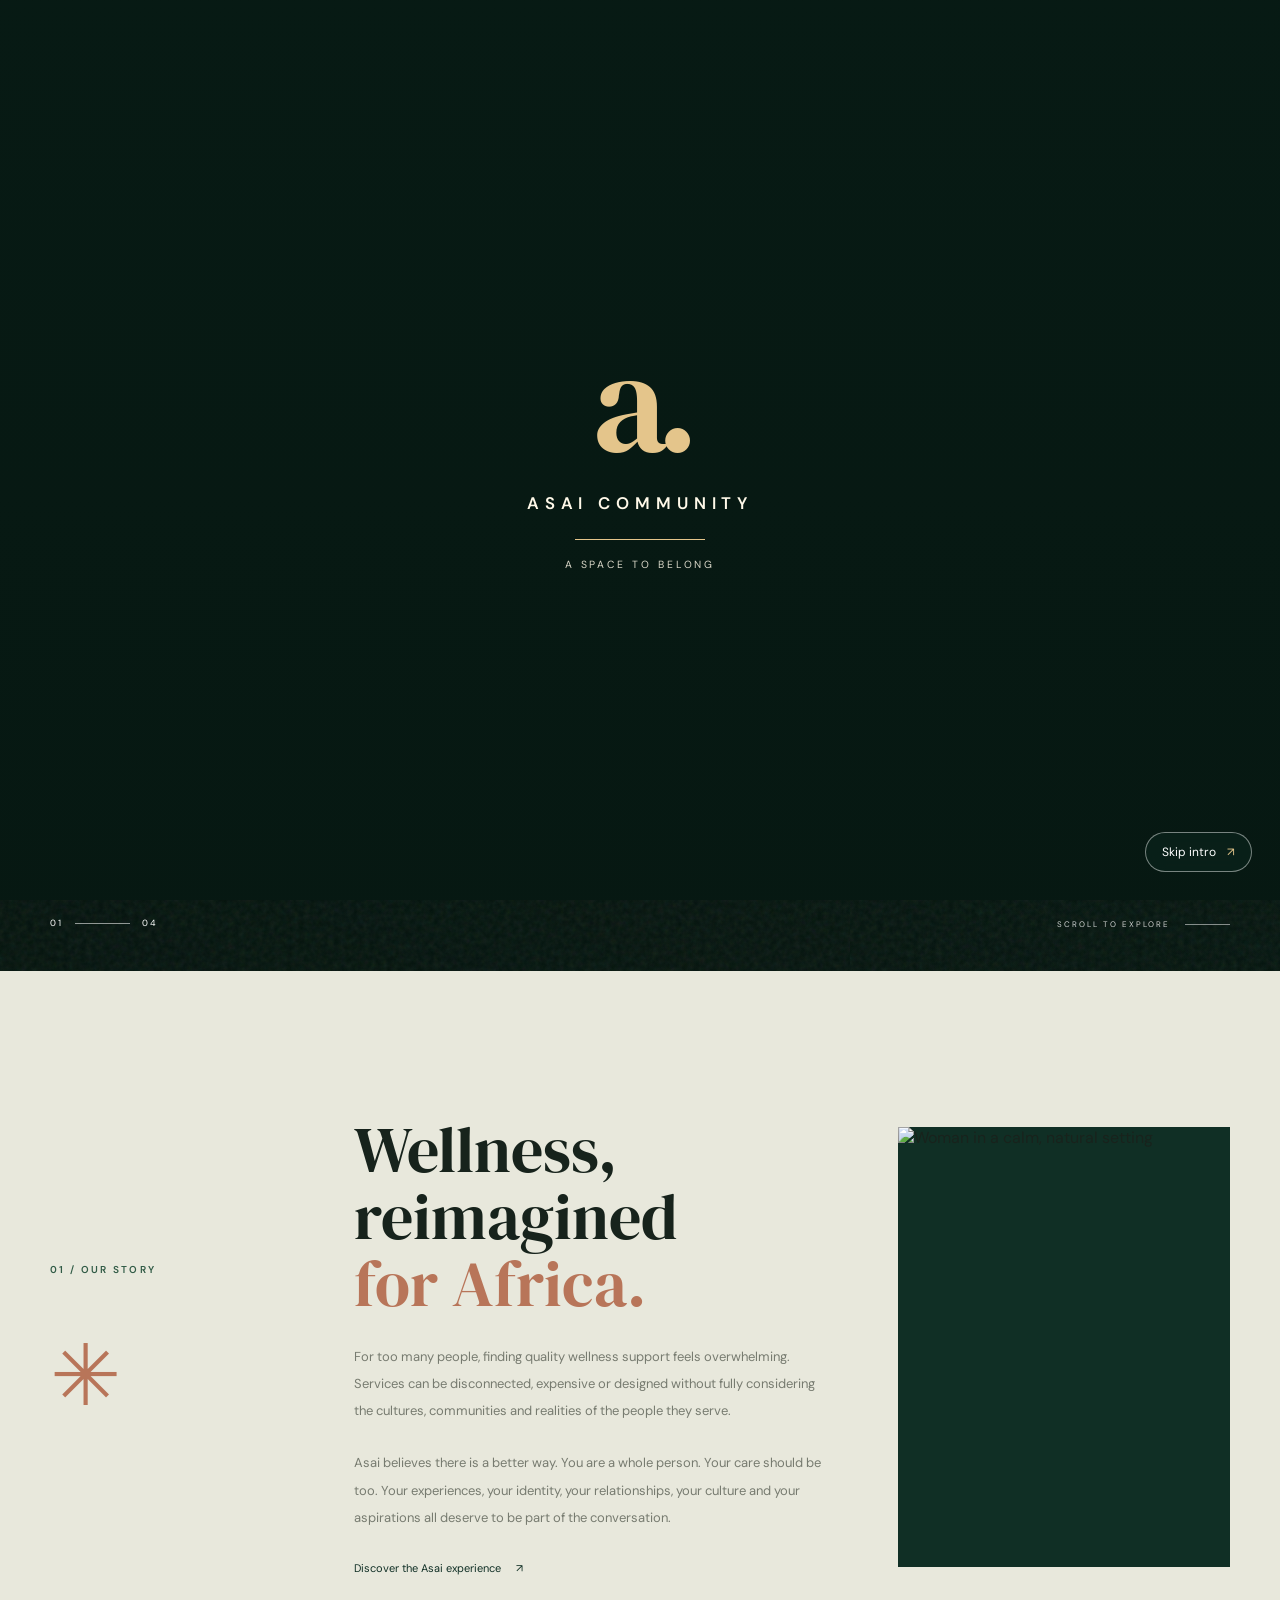
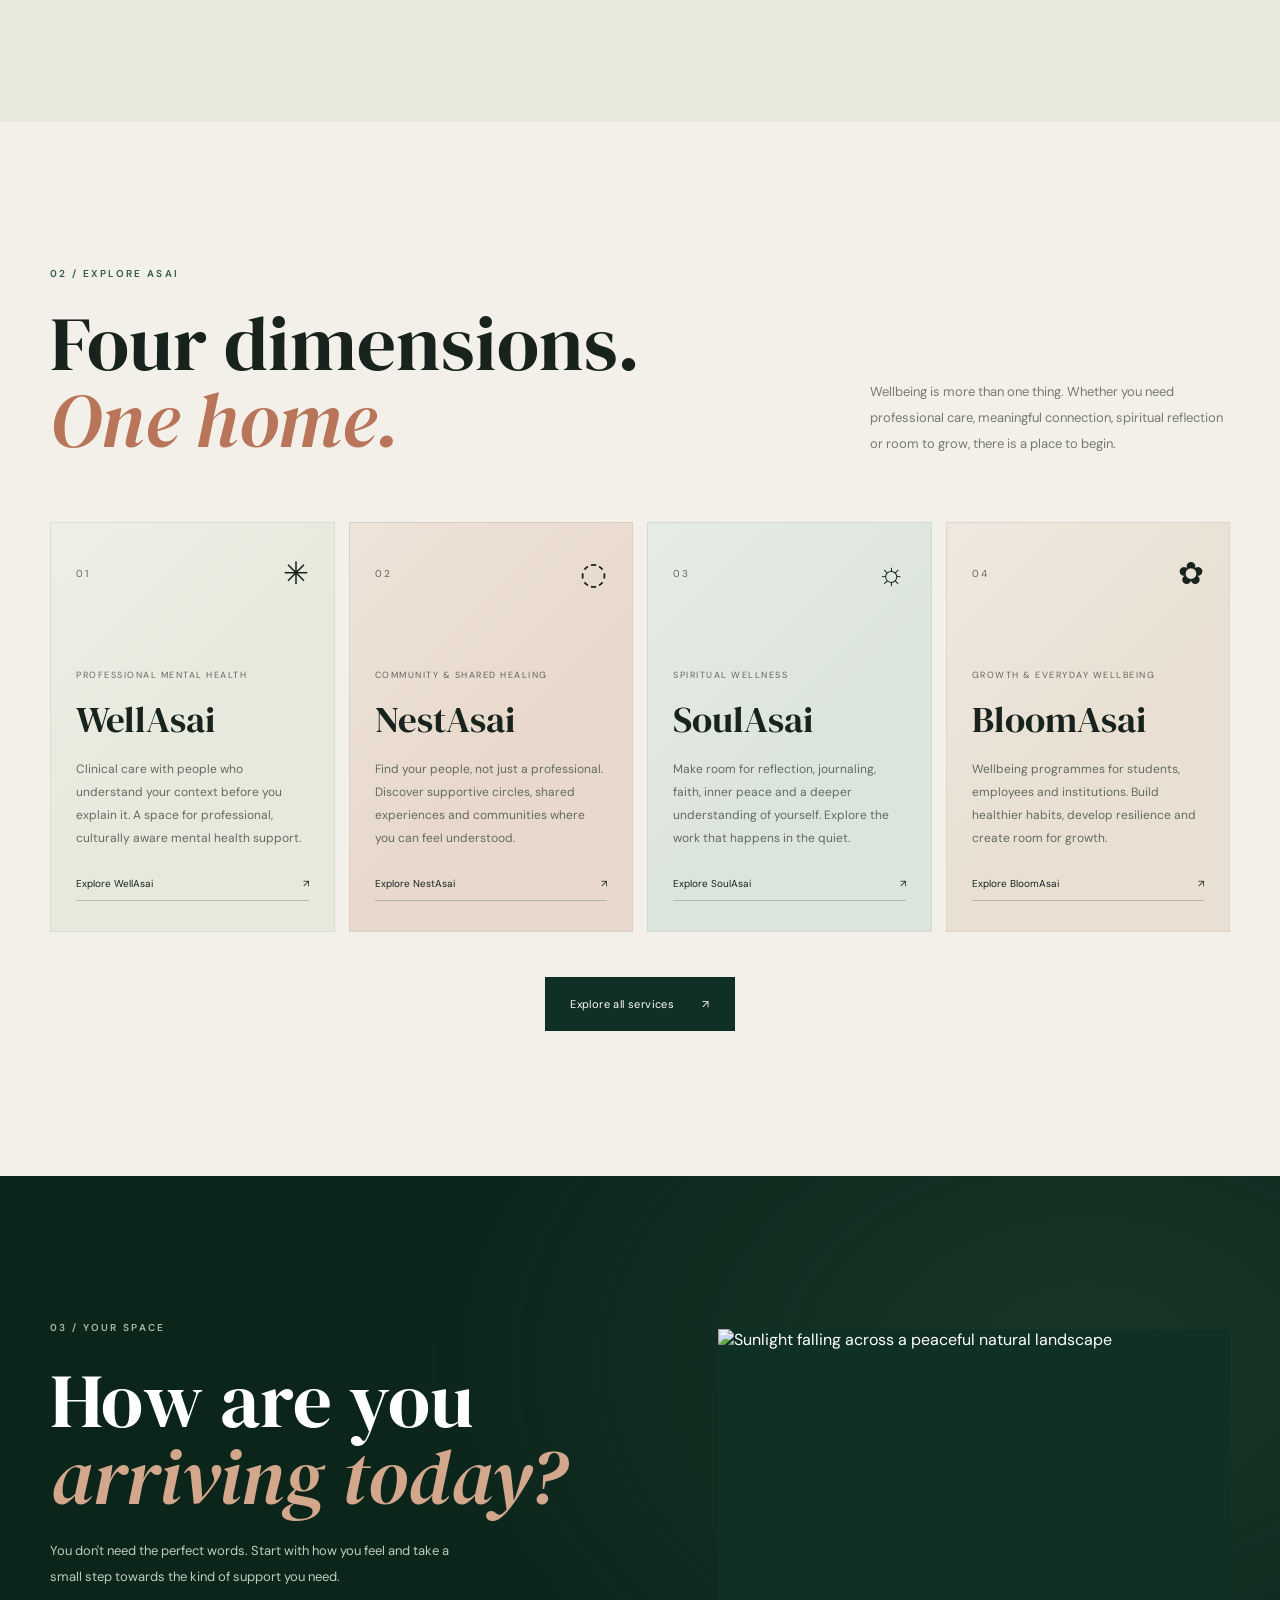
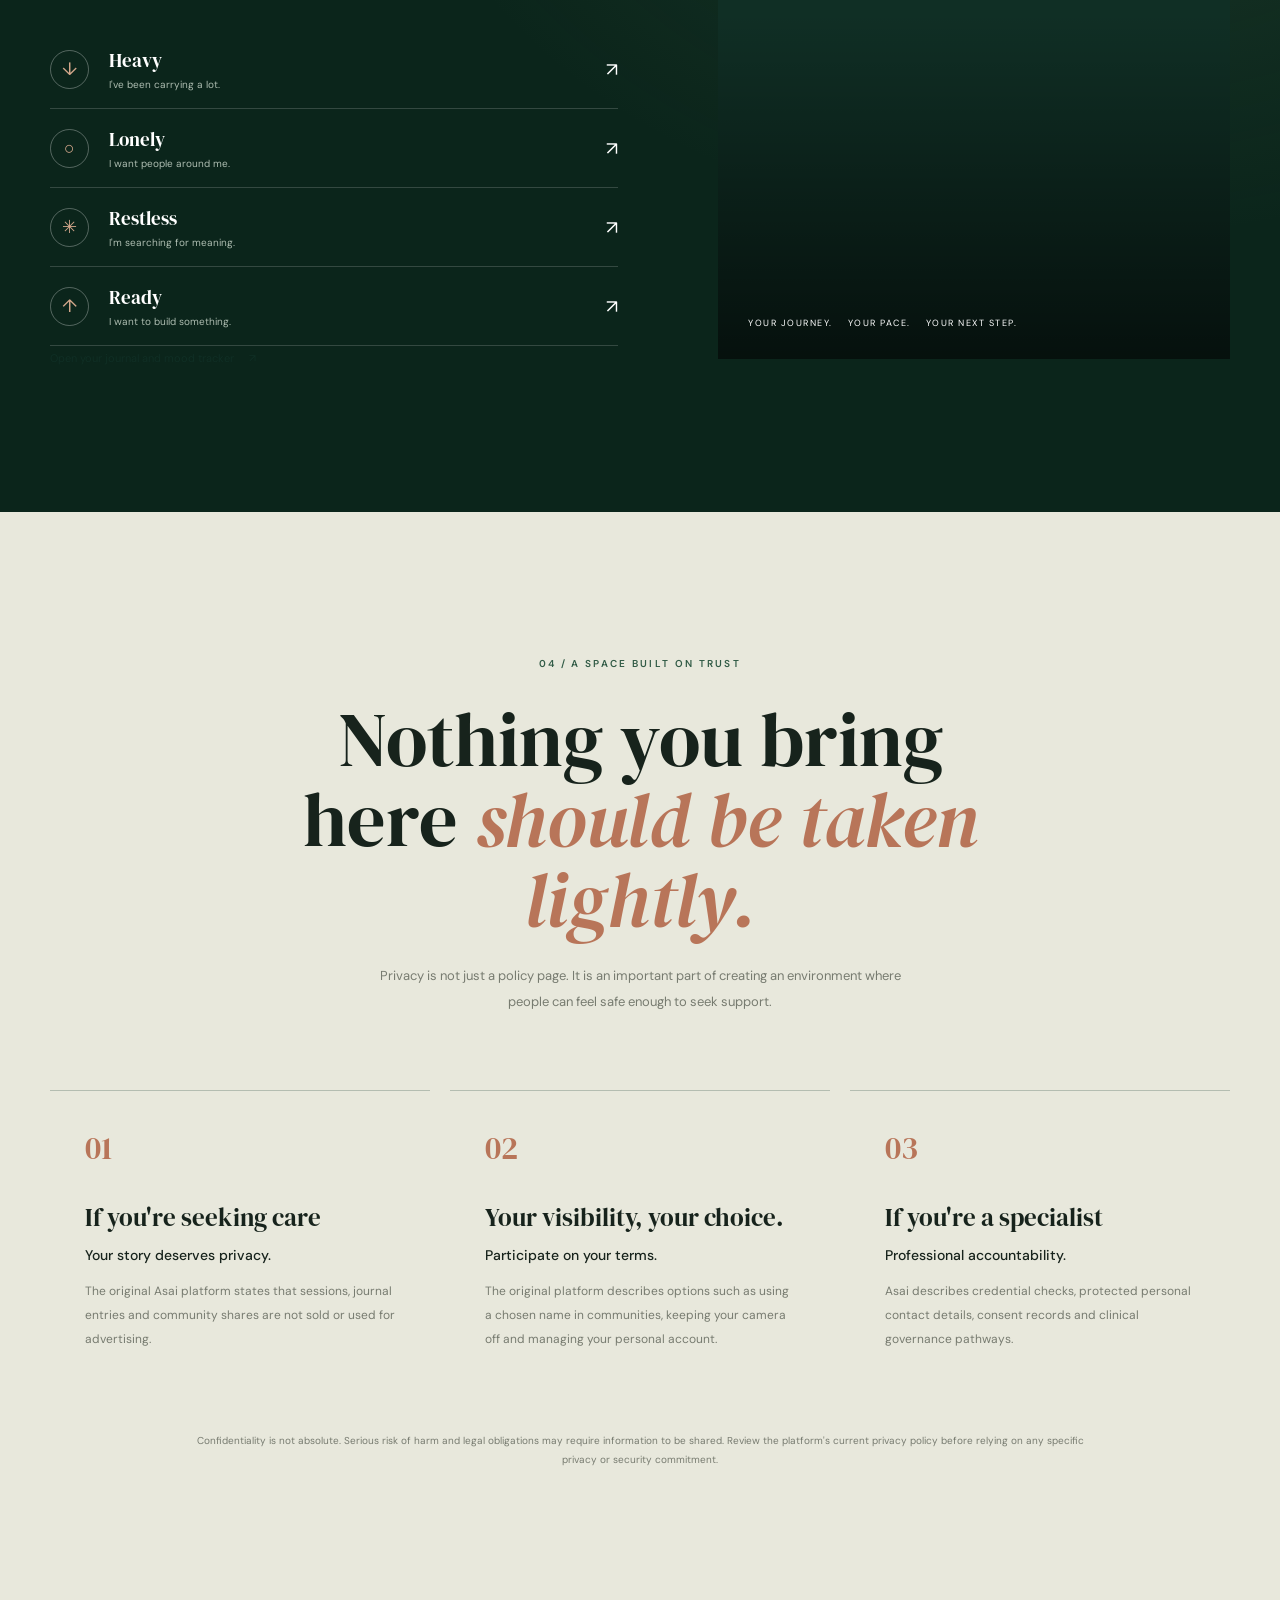
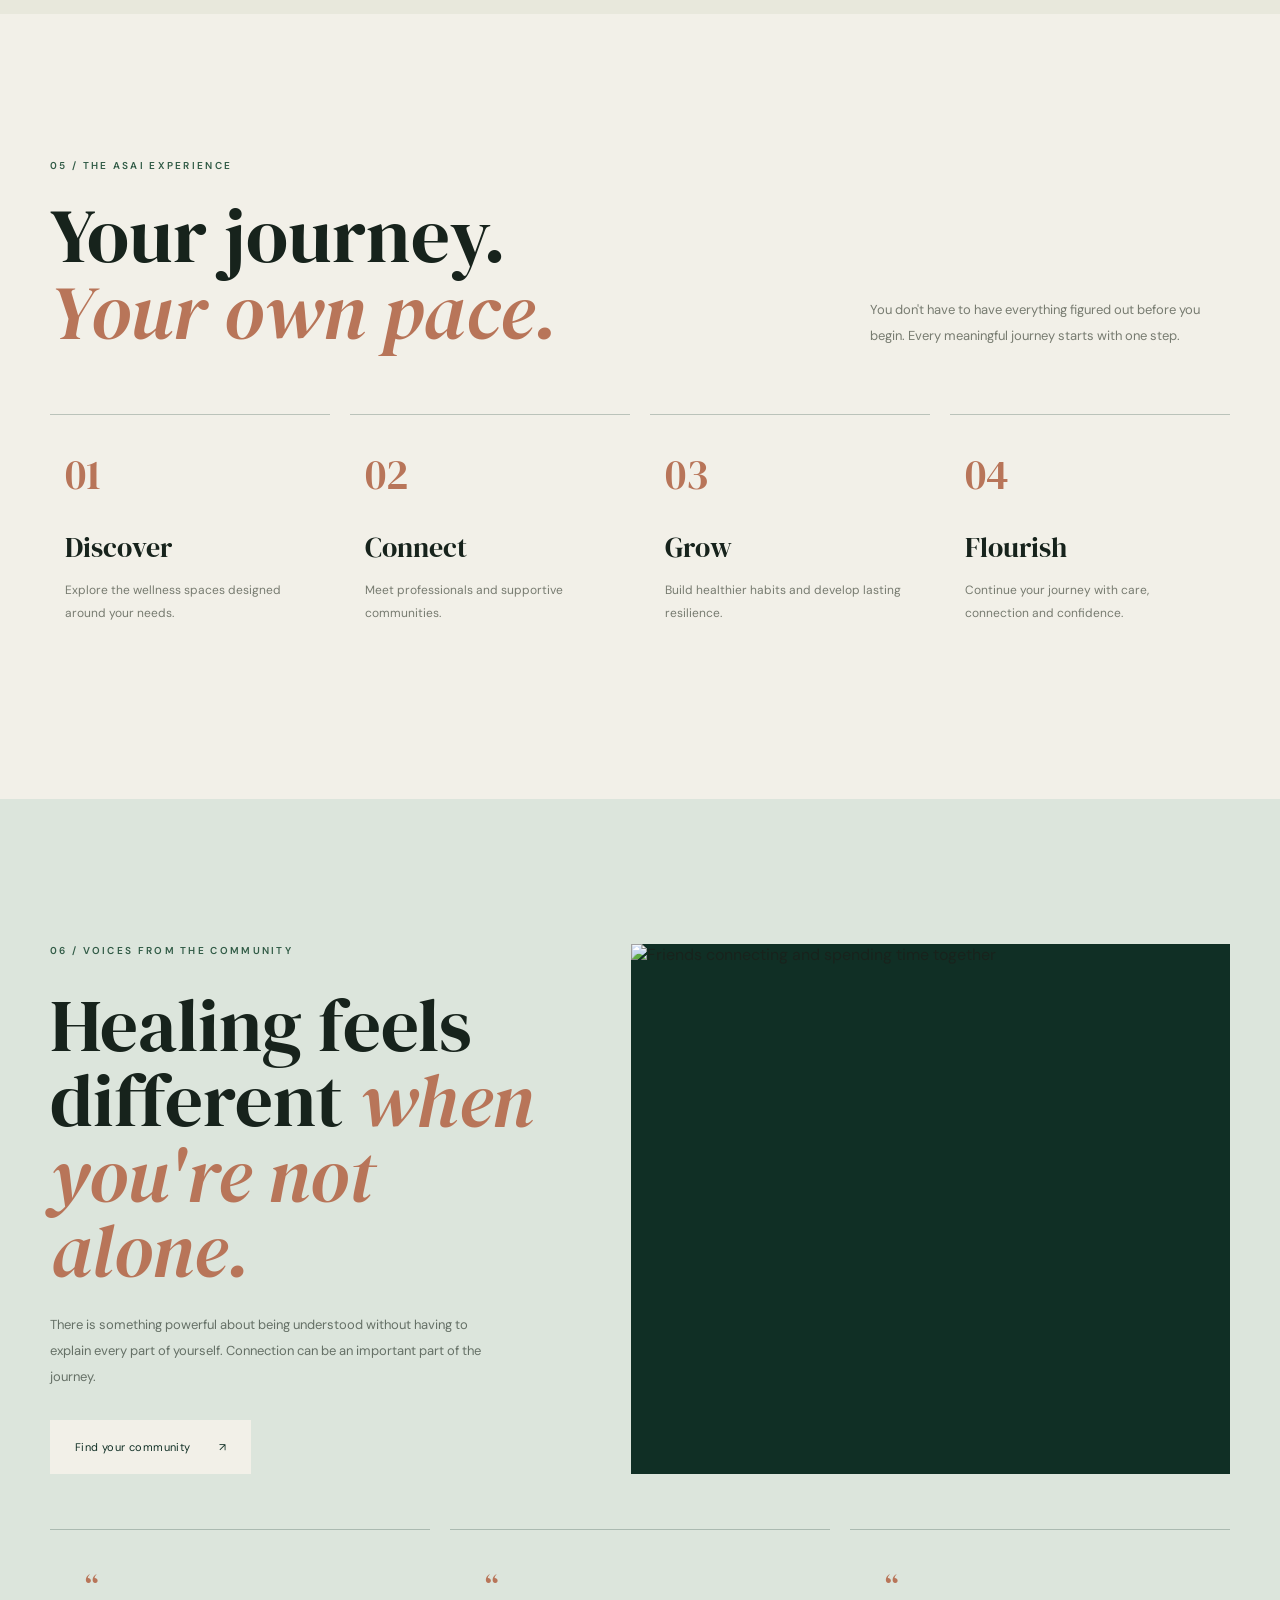
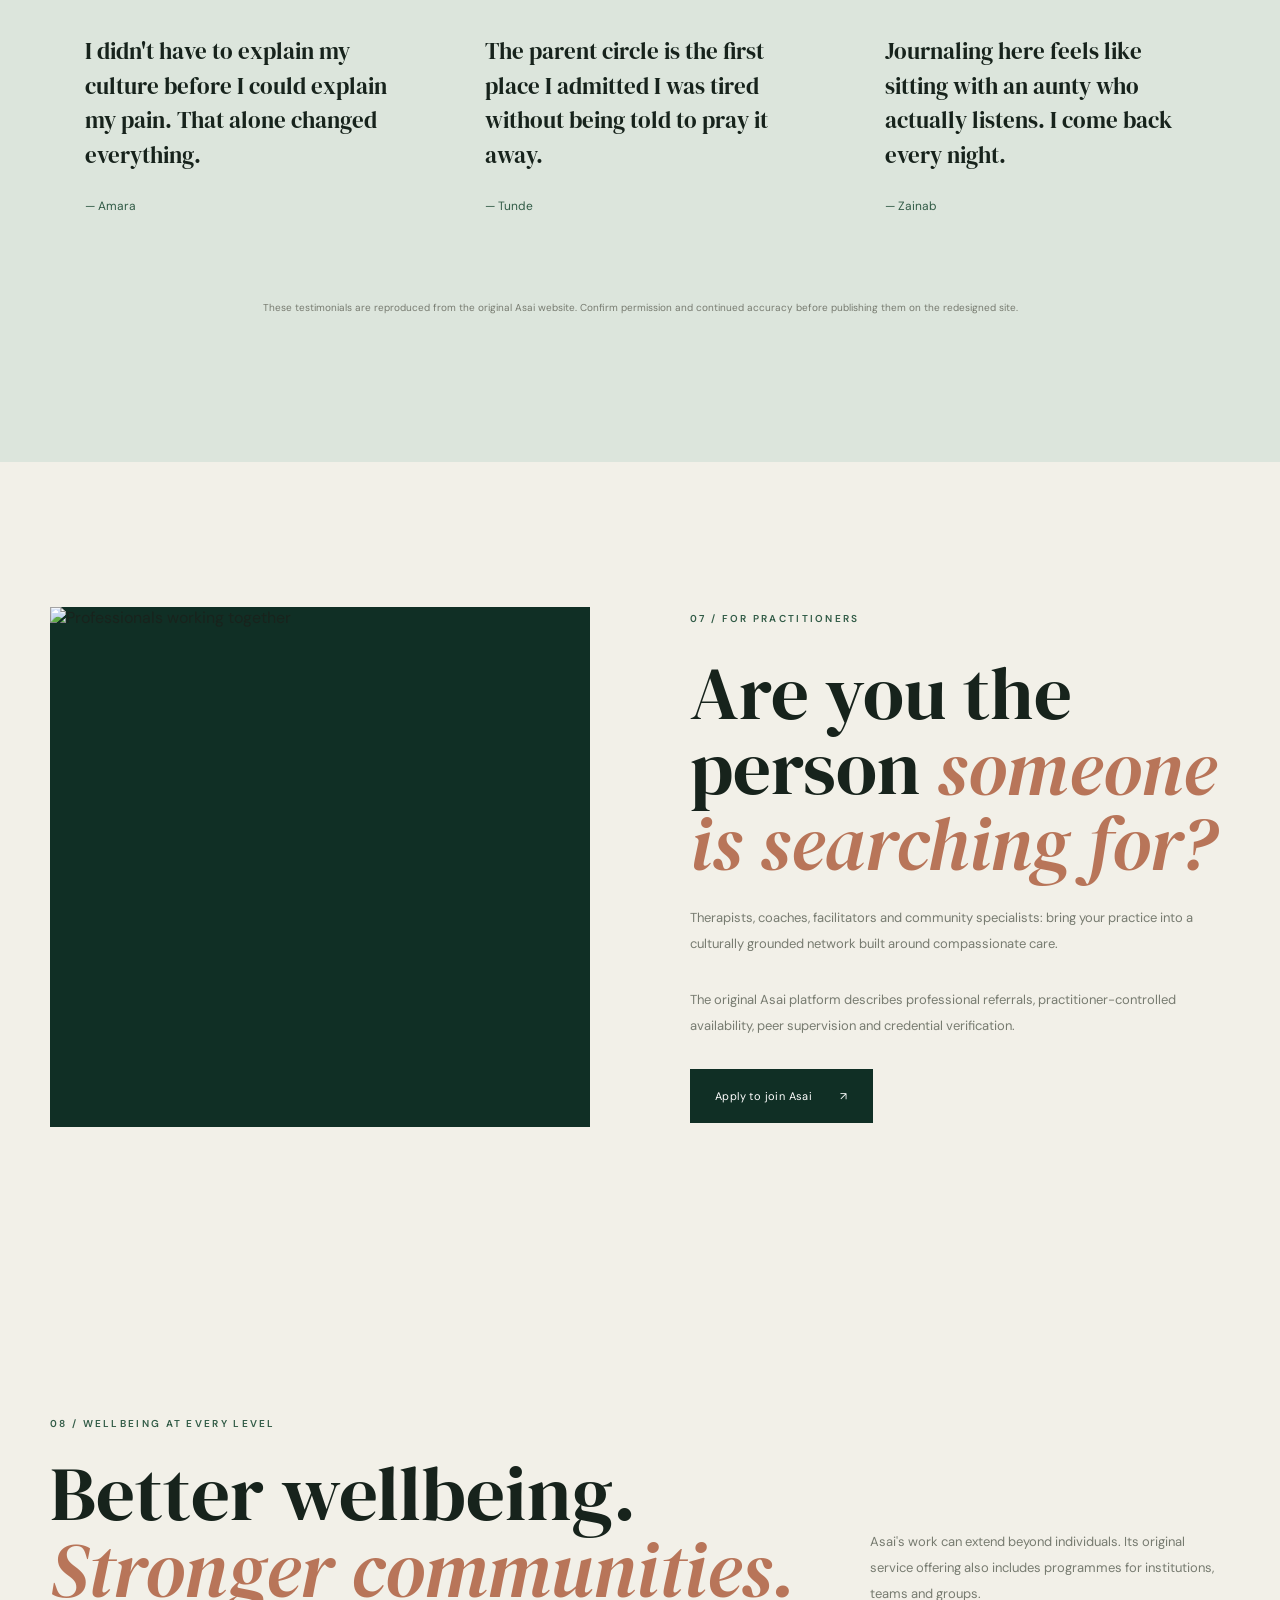
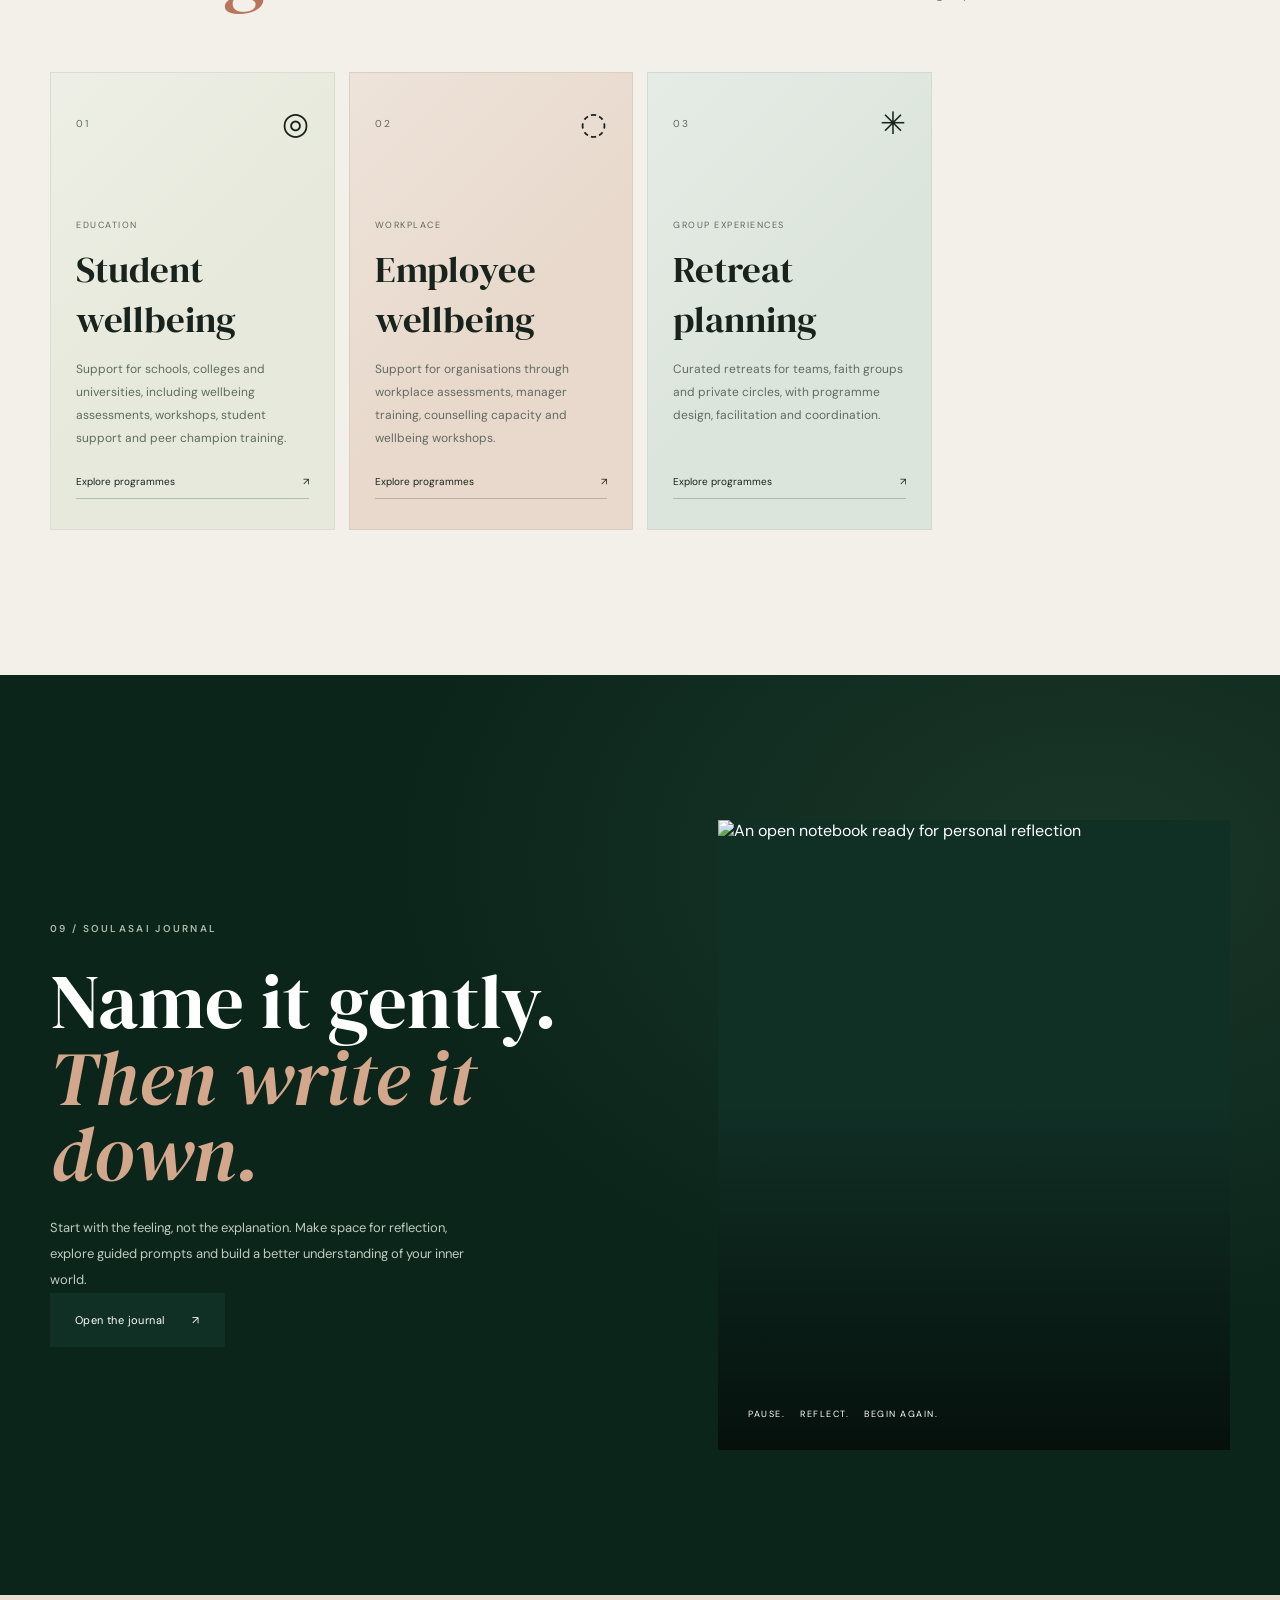
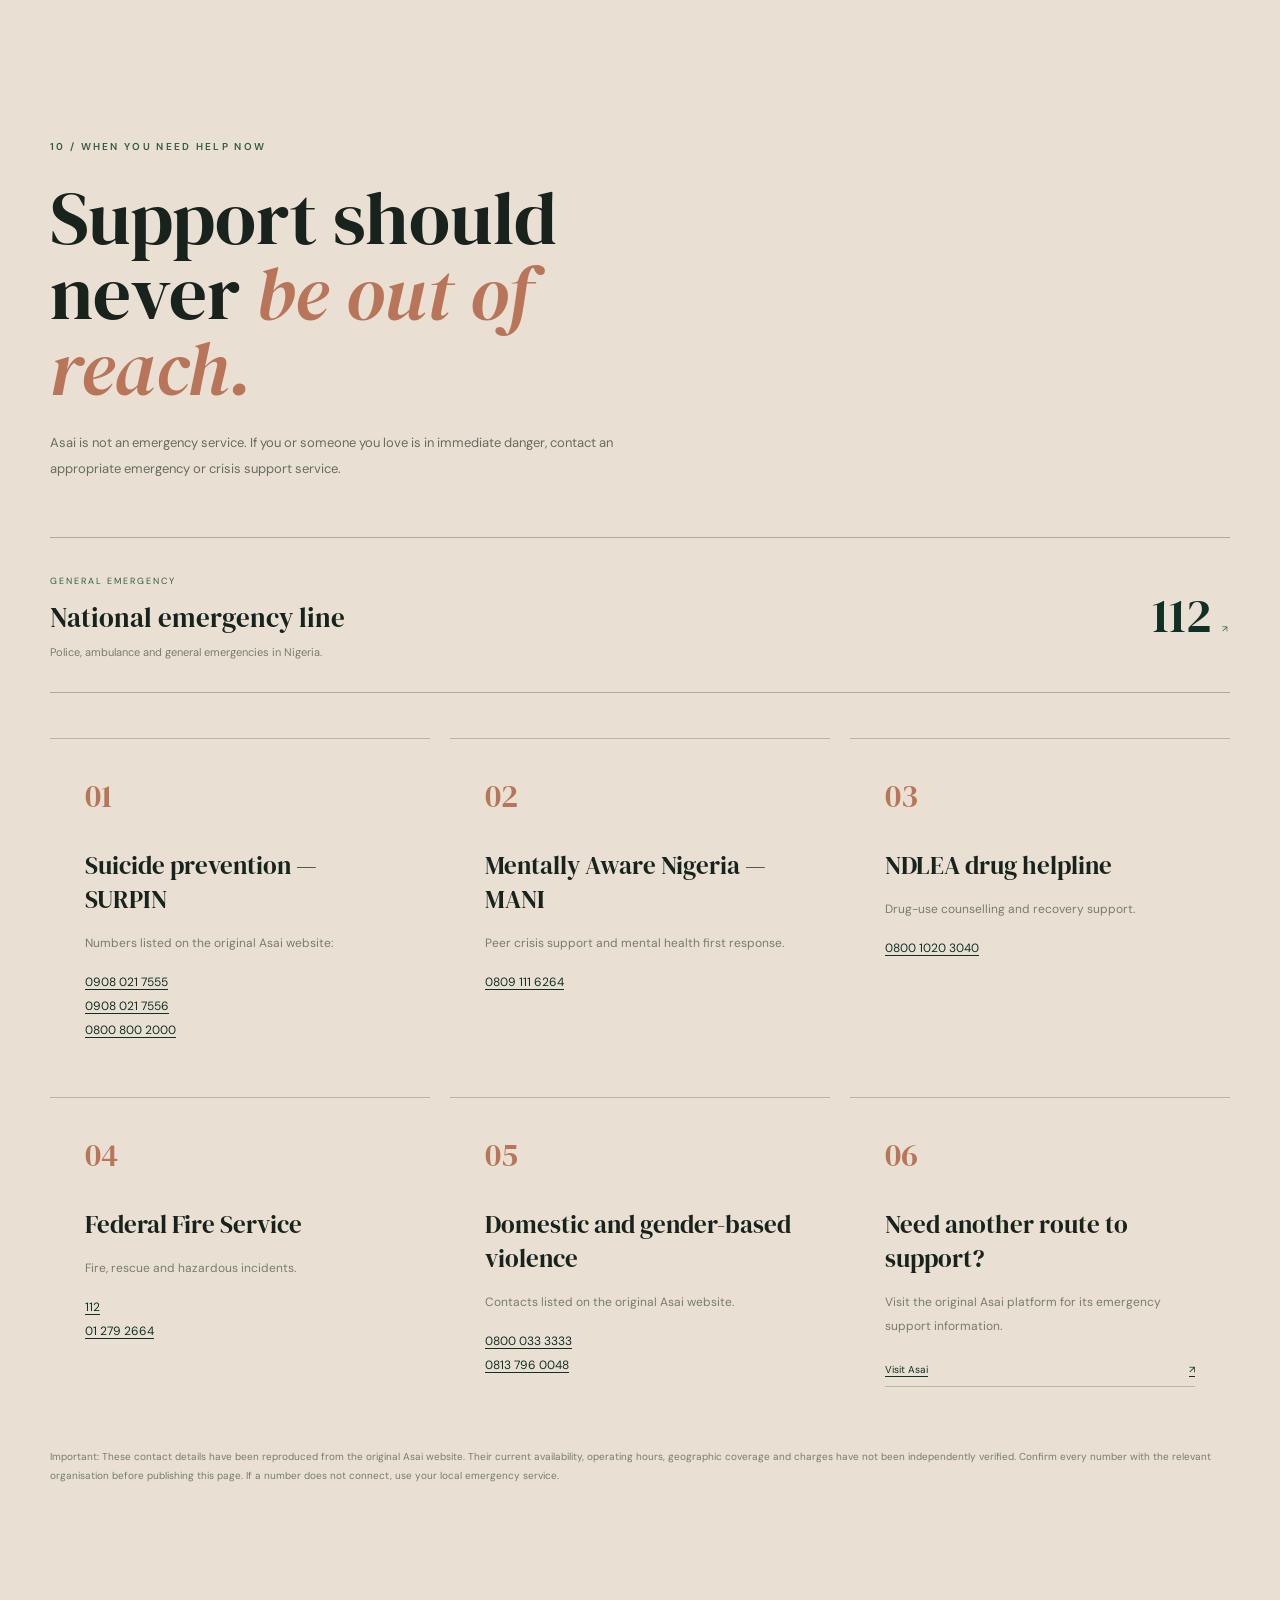
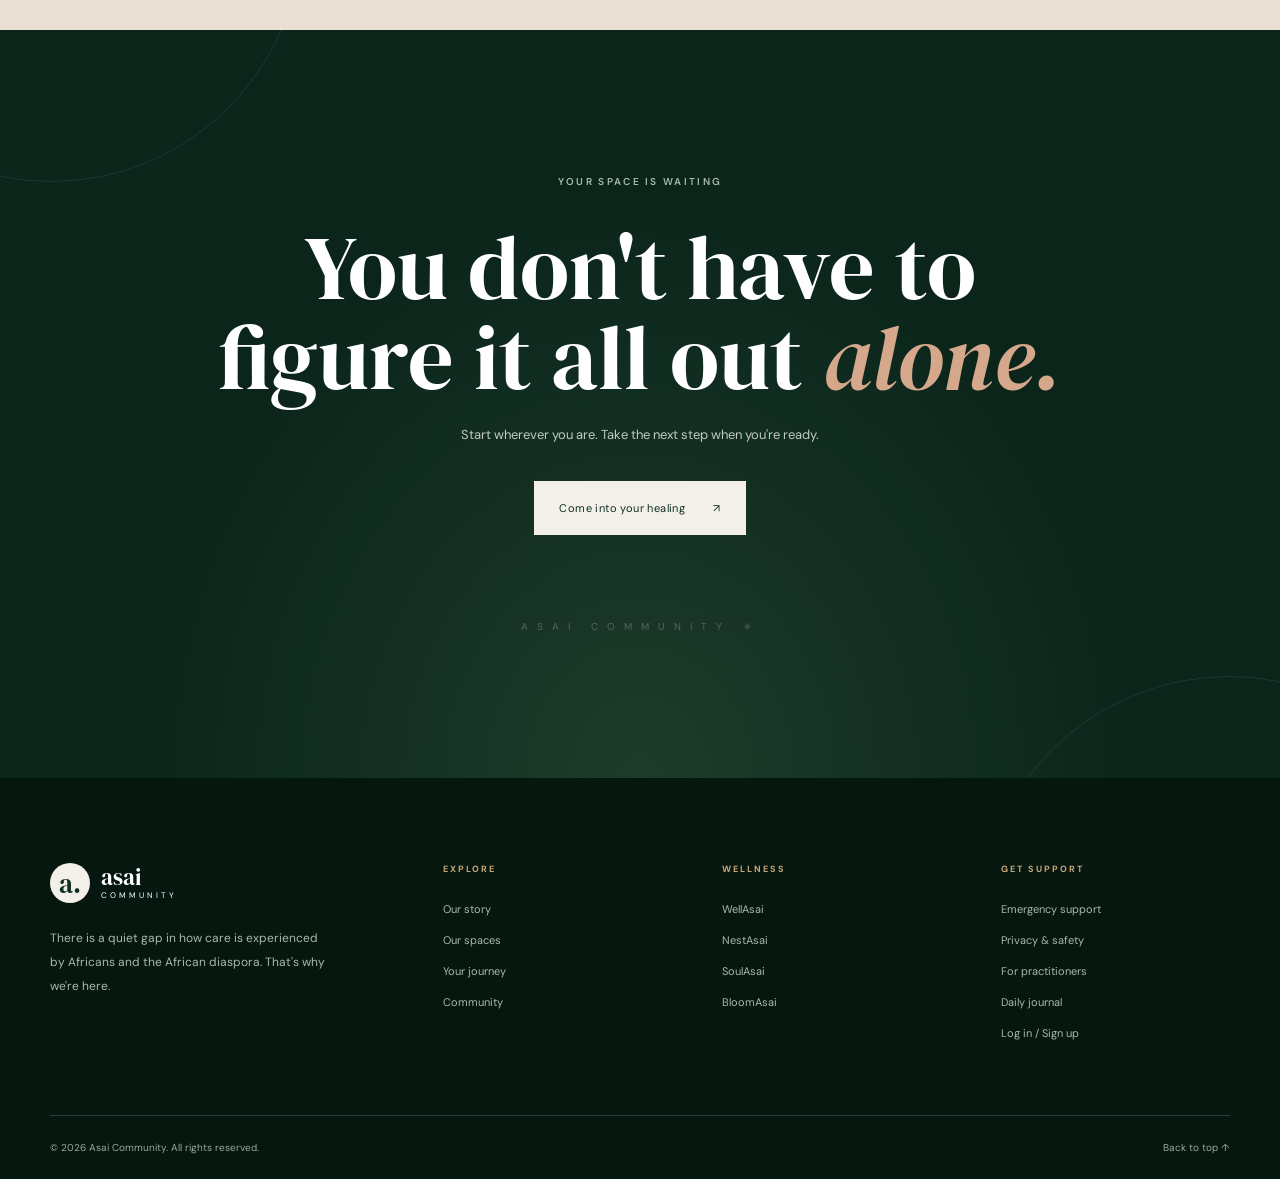
==== commit 9cc71968: "Update index.html" ====
--- a/index.html
+++ b/index.html
@@ -57,9 +57,13 @@
 <body>
 
   
+
 <!-- CINEMATIC VIDEO INTRO -->
-<div class="cinematic-loader" id="cinematicLoader" aria-label="Asai Community introduction">
-
+<div
+  class="cinematic-loader"
+  id="cinematicLoader"
+  aria-label="Asai Community introduction"
+>
   <video
     class="loader-video"
     id="loaderVideo"
@@ -70,7 +74,10 @@
     poster="assets/images/asai-intro-poster.jpg"
     aria-hidden="true"
   >
-    <source src="assets/videos/asai-intro.mp4" type="video/mp4">
+    <source
+      src="assets/videos/asai-intro.mp4"
+      type="video/mp4"
+    >
   </video>
 
   <div class="loader-overlay"></div>
@@ -78,15 +85,23 @@
   <div class="loader-content">
     <div class="loader-symbol">a.</div>
     <div class="loader-name">ASAI COMMUNITY</div>
-    <div class="loader-line"><span></span></div>
+
+    <div class="loader-line">
+      <span></span>
+    </div>
+
     <p>A SPACE TO BELONG</p>
   </div>
 
-  <button class="loader-skip" id="skipIntro" type="button">
+  <button
+    class="loader-skip"
+    id="loaderSkip"
+    type="button"
+  >
     Skip intro <span>↗</span>
   </button>
-
 </div>
+
 
 
   <!-- ANNOUNCEMENT -->
--- a/css/style.css
+++ b/css/style.css
@@ -117,74 +117,244 @@
    03. CINEMATIC LOADING SCREEN
    ============================================================ */
 
+
+/* ============================================================
+   03. CINEMATIC VIDEO INTRO
+   ============================================================ */
+
 .cinematic-loader {
   position: fixed;
   inset: 0;
   z-index: 10000;
 
-  display: grid;
-  place-items: center;
+  display: flex;
+  align-items: center;
+  justify-content: center;
+
+  overflow: hidden;
 
   background: var(--forest-dark);
   color: var(--white);
 
-  clip-path: inset(0 0 0 0);
+  opacity: 1;
+  visibility: visible;
+  pointer-events: auto;
+
+  clip-path: inset(0);
 
   transition:
-    clip-path 1.5s cubic-bezier(.77, 0, .18, 1),
-    visibility 1.5s;
-}
-
-.cinematic-loader.finished {
-  clip-path: inset(0 0 100% 0);
+    opacity 1s ease,
+    clip-path 1.2s cubic-bezier(.77, 0, .18, 1),
+    visibility 1s ease;
+}
+
+/* Loader exit transition */
+
+.cinematic-loader.is-hidden {
+  opacity: 0;
   visibility: hidden;
   pointer-events: none;
-}
+  clip-path: inset(0 0 100% 0);
+}
+
+/* Background video */
+
+.loader-video {
+  position: absolute;
+  inset: 0;
+
+  width: 100%;
+  height: 100%;
+
+  object-fit: cover;
+  object-position: center;
+
+  background: var(--forest-dark);
+}
+
+/* Cinematic dark overlay */
+
+.loader-overlay {
+  position: absolute;
+  inset: 0;
+
+  background:
+    linear-gradient(
+      180deg,
+      rgba(5, 20, 14, .25),
+      rgba(5, 20, 14, .55)
+    ),
+    linear-gradient(
+      90deg,
+      rgba(5, 20, 14, .25),
+      transparent 75%
+    );
+}
+
+/* Logo and introduction */
 
 .loader-content {
+  position: relative;
+  z-index: 2;
+
   width: min(340px, 80%);
+
   text-align: center;
-  animation: loaderAppear 1.2s var(--ease) both;
+  color: #fff9e9;
+
+  animation: loaderReveal 1.2s var(--ease) both;
 }
 
 .loader-symbol {
   font-family: var(--serif);
-  font-size: 100px;
+  font-size: clamp(5rem, 12vw, 9rem);
   line-height: 1;
-  color: var(--cream);
-  letter-spacing: -8px;
+
+  color: #e4c58b;
+  letter-spacing: -.08em;
 }
 
 .loader-name {
-  margin-top: 20px;
-  font-size: 10px;
-  letter-spacing: 6px;
-}
+  margin-top: 18px;
+
+  font-family: var(--sans);
+  font-size: clamp(.8rem, 2vw, 1.05rem);
+  font-weight: 600;
+  letter-spacing: .35em;
+}
+
+/* Loading progress */
 
 .loader-line {
-  width: 100%;
+  width: 130px;
   height: 1px;
-  margin-top: 35px;
+
+  margin: 25px auto 18px;
   overflow: hidden;
-  background: rgba(255,255,255,.18);
+
+  background: rgba(255,255,255,.3);
 }
 
 .loader-line span {
   display: block;
   width: 100%;
   height: 100%;
+
   background: var(--gold);
+
   transform: scaleX(0);
   transform-origin: left;
-  animation: loadingLine 1.8s var(--ease) forwards;
+
+  animation: loaderProgress 5s linear forwards;
 }
 
 .loader-content p {
-  margin-top: 17px;
-  color: #bdc8bd;
-  font-size: 8px;
-  letter-spacing: 4px;
-}
+  margin: 0;
+
+  color: rgba(255,249,233,.85);
+
+  font-size: .65rem;
+  letter-spacing: .28em;
+}
+
+/* Skip intro button */
+
+.loader-skip {
+  position: absolute;
+  z-index: 3;
+
+  right: 28px;
+  bottom: 28px;
+
+  padding: 11px 16px;
+
+  border: 1px solid rgba(255,255,255,.45);
+  border-radius: 30px;
+
+  background: rgba(16,47,37,.45);
+  color: white;
+
+  font: inherit;
+  font-size: 12px;
+
+  cursor: pointer;
+
+  backdrop-filter: blur(8px);
+
+  transition:
+    background .3s ease,
+    border-color .3s ease,
+    transform .3s ease;
+}
+
+.loader-skip:hover {
+  background: rgba(16,47,37,.85);
+  border-color: var(--gold);
+  transform: translateY(-2px);
+}
+
+.loader-skip span {
+  margin-left: 8px;
+  color: var(--gold);
+}
+
+/* Intro animations */
+
+@keyframes loaderReveal {
+  from {
+    opacity: 0;
+    transform: translateY(18px);
+    filter: blur(8px);
+  }
+
+  to {
+    opacity: 1;
+    transform: translateY(0);
+    filter: blur(0);
+  }
+}
+
+@keyframes loaderProgress {
+  to {
+    transform: scaleX(1);
+  }
+}
+
+/* Mobile */
+
+@media (max-width: 600px) {
+  .loader-video {
+    object-position: center;
+  }
+
+  .loader-content {
+    width: 85%;
+  }
+
+  .loader-name {
+    letter-spacing: .25em;
+  }
+
+  .loader-skip {
+    right: 18px;
+    bottom: 18px;
+  }
+}
+
+/* Accessibility */
+
+@media (prefers-reduced-motion: reduce) {
+  .loader-content,
+  .loader-line span {
+    animation: none;
+  }
+
+  .cinematic-loader {
+    transition: none;
+  }
+}
+
+  
 
 
 /* ============================================================
@@ -2390,3 +2560,159 @@
     word-break: normal;
   }
 }
+
+/* =====================================
+   ASAI CINEMATIC VIDEO INTRO
+===================================== */
+
+.cinematic-loader {
+  position: fixed;
+  inset: 0;
+  z-index: 99999;
+  display: flex;
+  align-items: center;
+  justify-content: center;
+  overflow: hidden;
+  background: #102f25;
+  opacity: 1;
+  visibility: visible;
+  transition:
+    opacity 1s ease,
+    visibility 1s ease;
+}
+
+.cinematic-loader.is-hidden {
+  opacity: 0;
+  visibility: hidden;
+  pointer-events: none;
+}
+
+.loader-video {
+  position: absolute;
+  inset: 0;
+  width: 100%;
+  height: 100%;
+  object-fit: cover;
+  object-position: center;
+}
+
+.loader-overlay {
+  position: absolute;
+  inset: 0;
+  background:
+    linear-gradient(
+      180deg,
+      rgba(5, 20, 14, 0.25),
+      rgba(5, 20, 14, 0.48)
+    );
+}
+
+.loader-content {
+  position: relative;
+  z-index: 2;
+  text-align: center;
+  color: #fff9e9;
+  animation: loaderReveal 1.2s ease both;
+}
+
+.loader-symbol {
+  font-family: "DM Serif Display", serif;
+  font-size: clamp(5rem, 12vw, 9rem);
+  line-height: 1;
+  color: #e4c58b;
+  letter-spacing: -0.08em;
+}
+
+.loader-name {
+  margin-top: 18px;
+  font-family: "DM Sans", sans-serif;
+  font-size: clamp(0.8rem, 2vw, 1.05rem);
+  font-weight: 600;
+  letter-spacing: 0.35em;
+}
+
+.loader-line {
+  width: 130px;
+  height: 1px;
+  margin: 25px auto 18px;
+  overflow: hidden;
+  background: rgba(255, 255, 255, 0.3);
+}
+
+.loader-line span {
+  display: block;
+  width: 100%;
+  height: 100%;
+  background: #e4c58b;
+  transform: scaleX(0);
+  transform-origin: left;
+  animation: loaderProgress 5s linear forwards;
+}
+
+.loader-content p {
+  margin: 0;
+  font-size: 0.65rem;
+  letter-spacing: 0.28em;
+  color: rgba(255, 249, 233, 0.85);
+}
+
+.loader-skip {
+  position: absolute;
+  z-index: 3;
+  right: 28px;
+  bottom: 28px;
+  padding: 11px 16px;
+  border: 1px solid rgba(255, 255, 255, 0.45);
+  border-radius: 30px;
+  background: rgba(16, 47, 37, 0.35);
+  color: white;
+  font: inherit;
+  font-size: 0.75rem;
+  cursor: pointer;
+  backdrop-filter: blur(8px);
+}
+
+.loader-skip span {
+  margin-left: 8px;
+  color: #e4c58b;
+}
+
+@keyframes loaderReveal {
+  from {
+    opacity: 0;
+    transform: translateY(18px);
+  }
+  to {
+    opacity: 1;
+    transform: translateY(0);
+  }
+}
+
+@keyframes loaderProgress {
+  to {
+    transform: scaleX(1);
+  }
+}
+
+@media (max-width: 600px) {
+  .loader-video {
+    object-position: center;
+  }
+
+  .loader-skip {
+    right: 18px;
+    bottom: 18px;
+  }
+}
+
+@media (prefers-reduced-motion: reduce) {
+  .loader-content,
+  .loader-line span {
+    animation: none;
+  }
+
+  .cinematic-loader {
+    transition: none;
+  }
+}
+
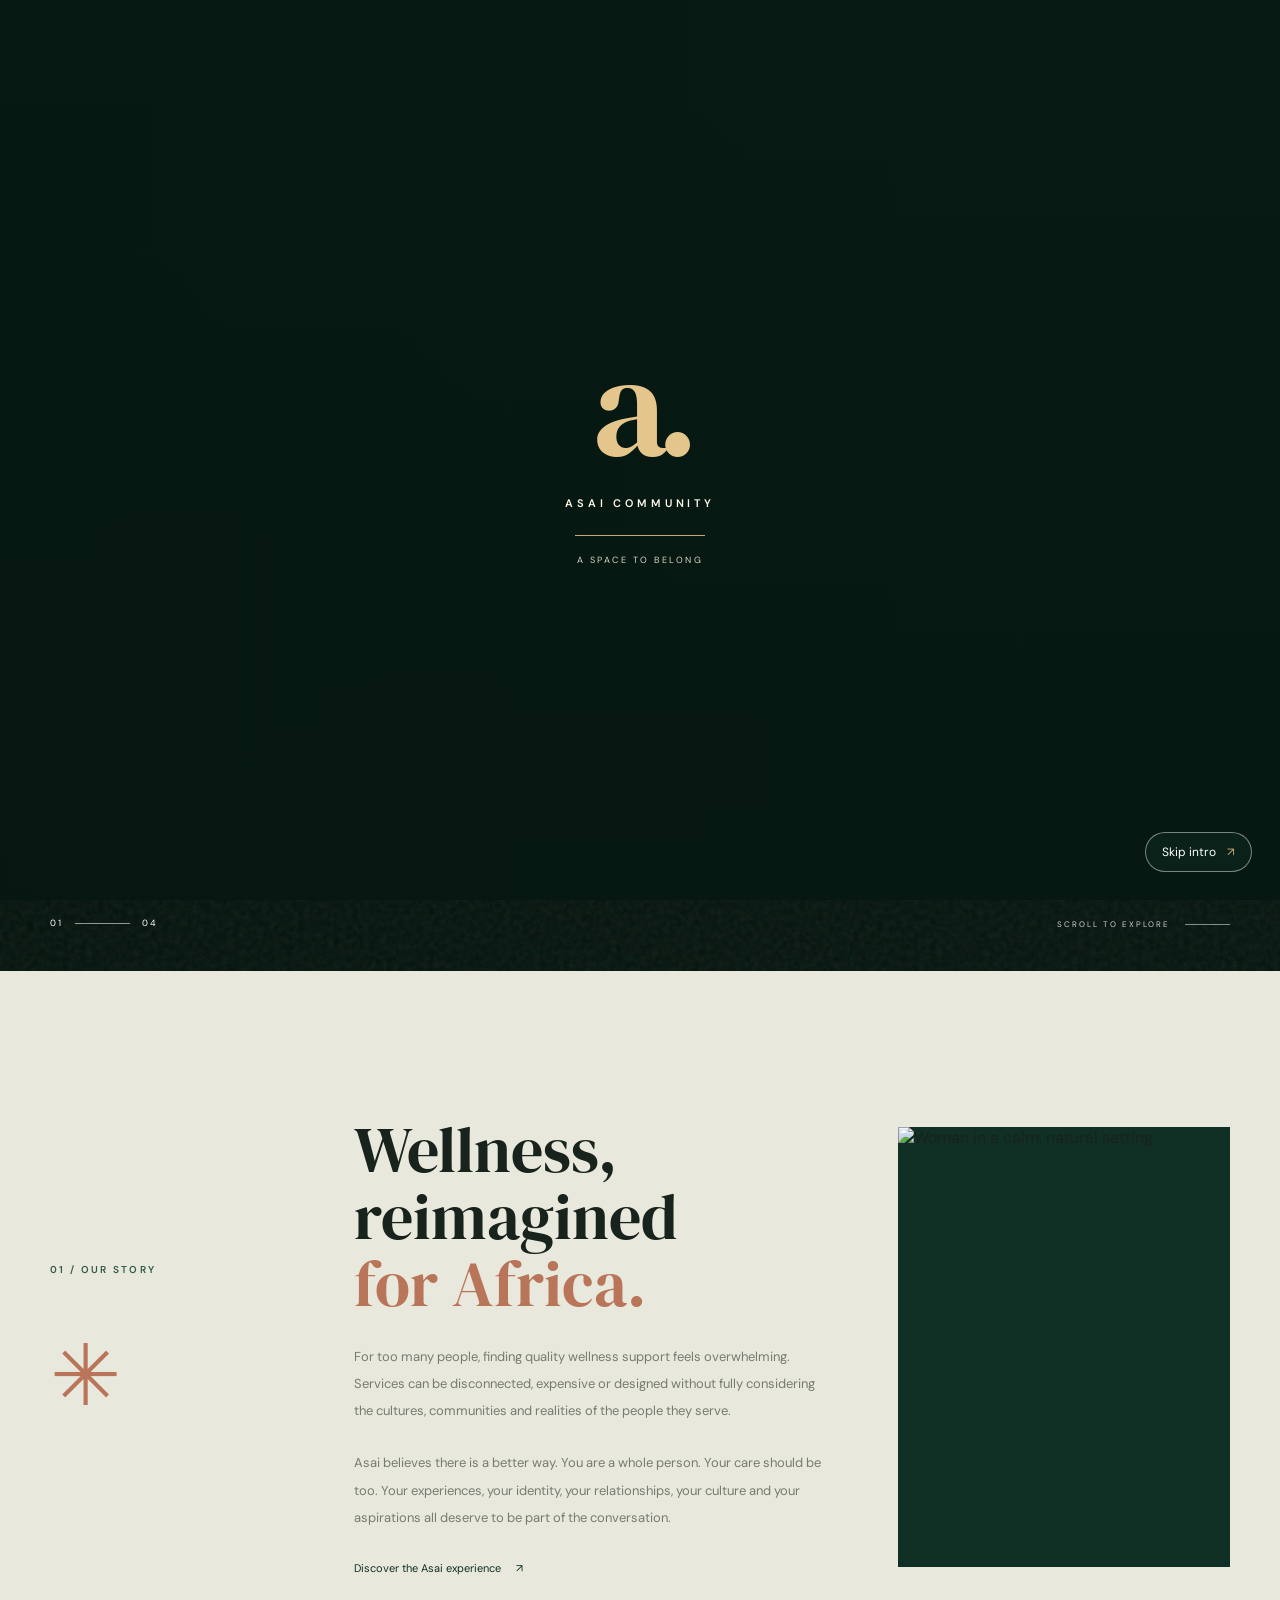
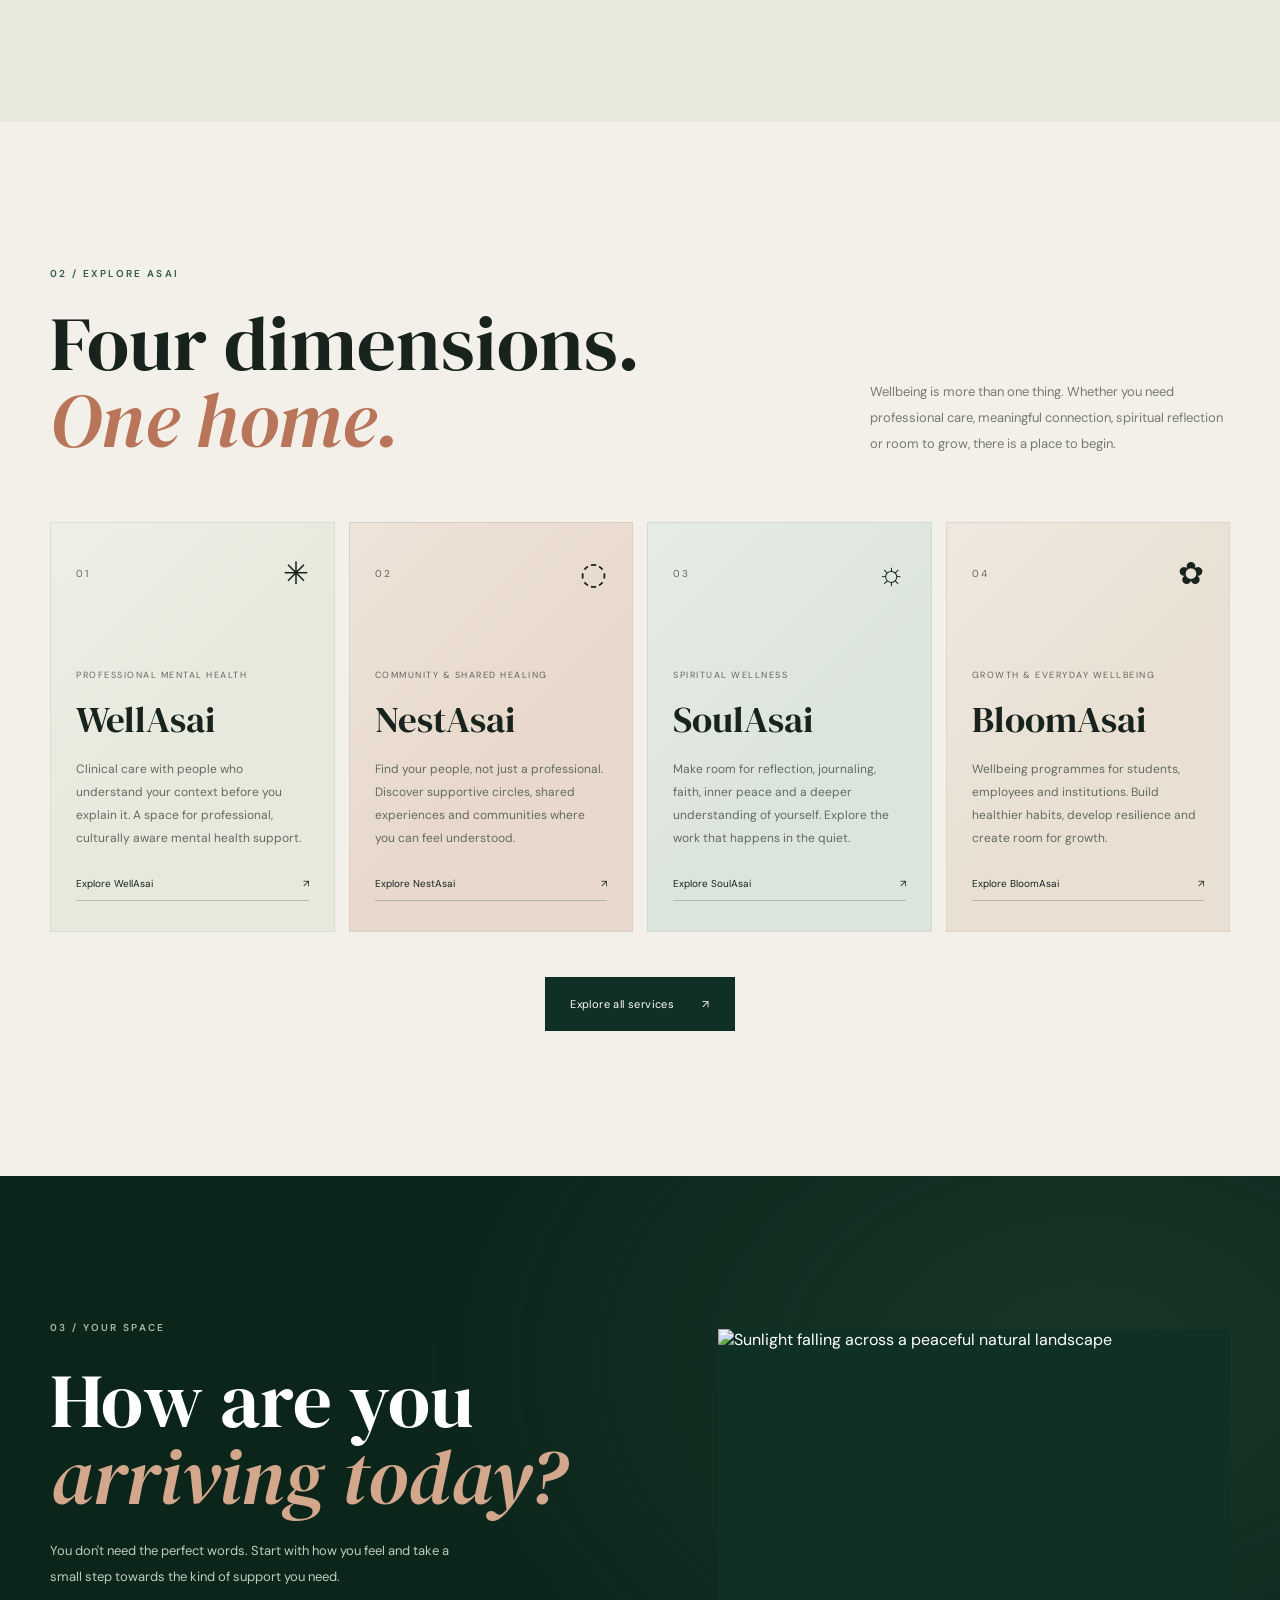
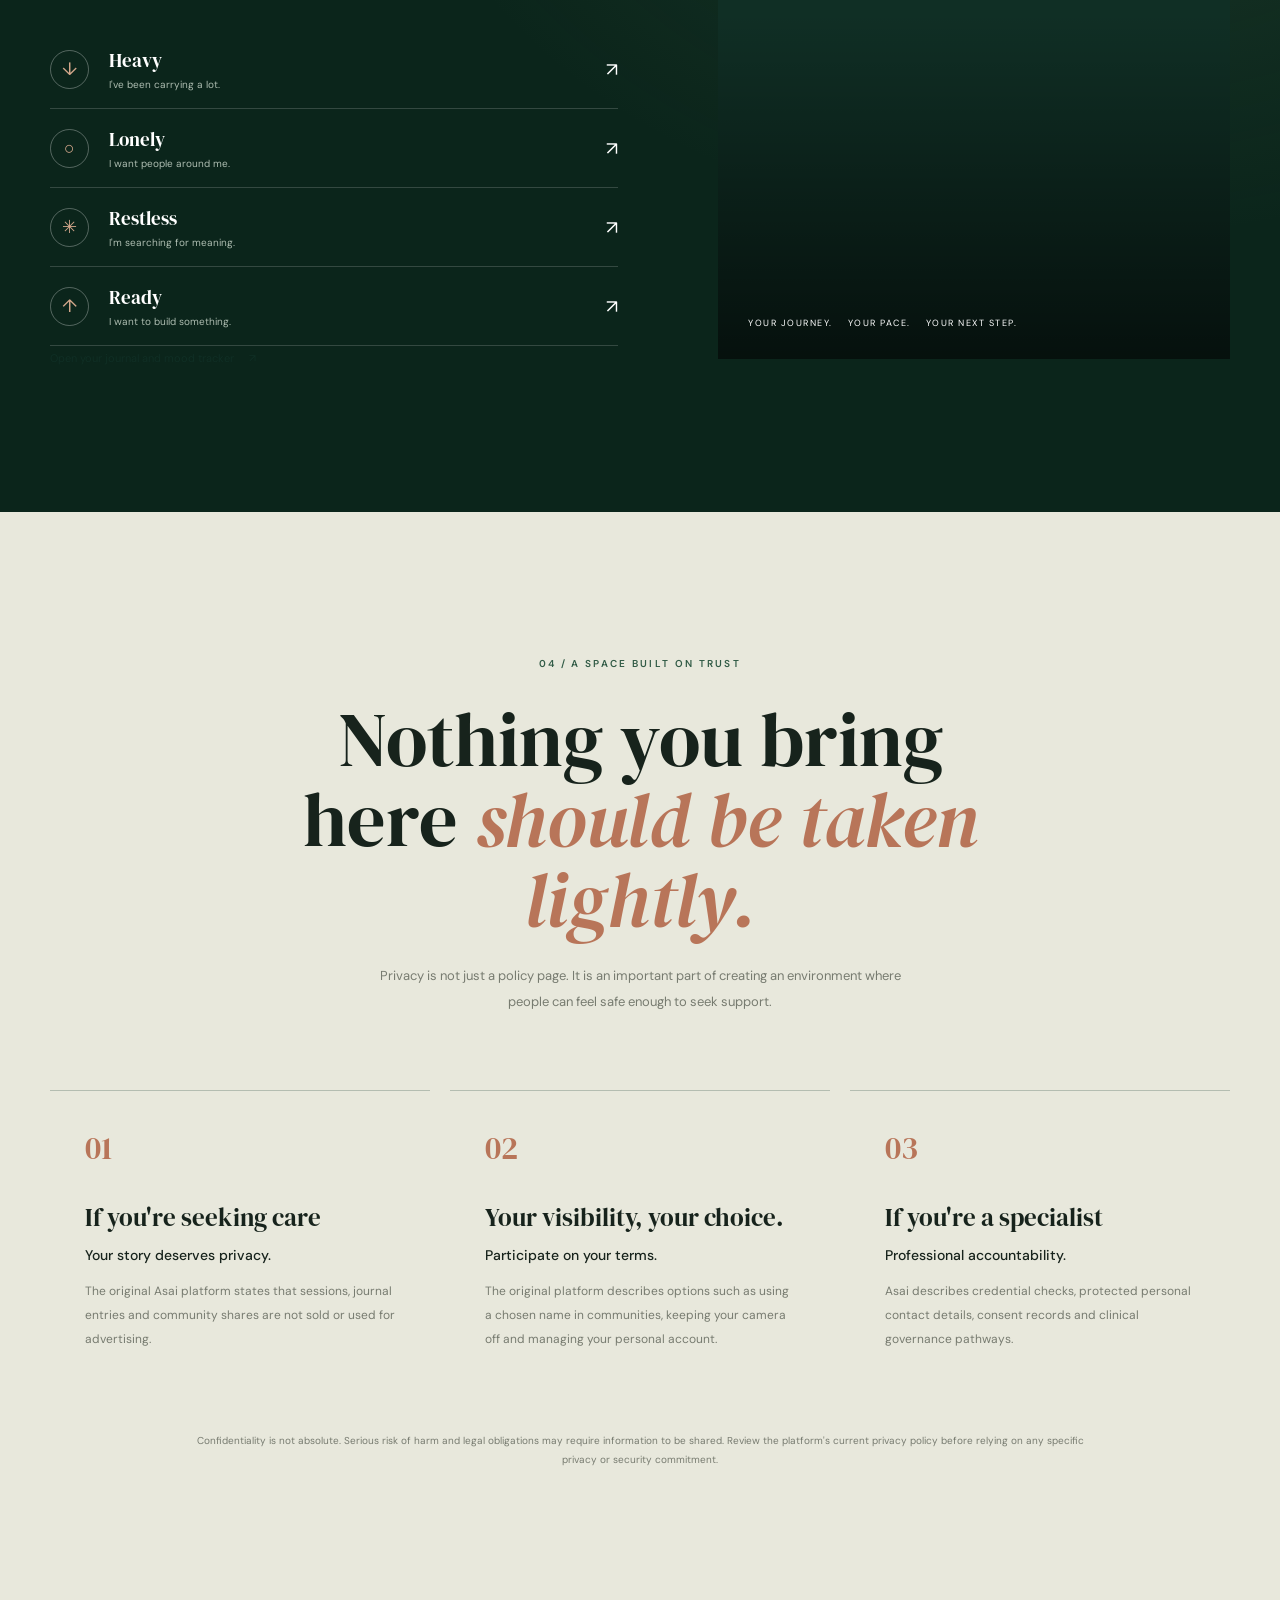
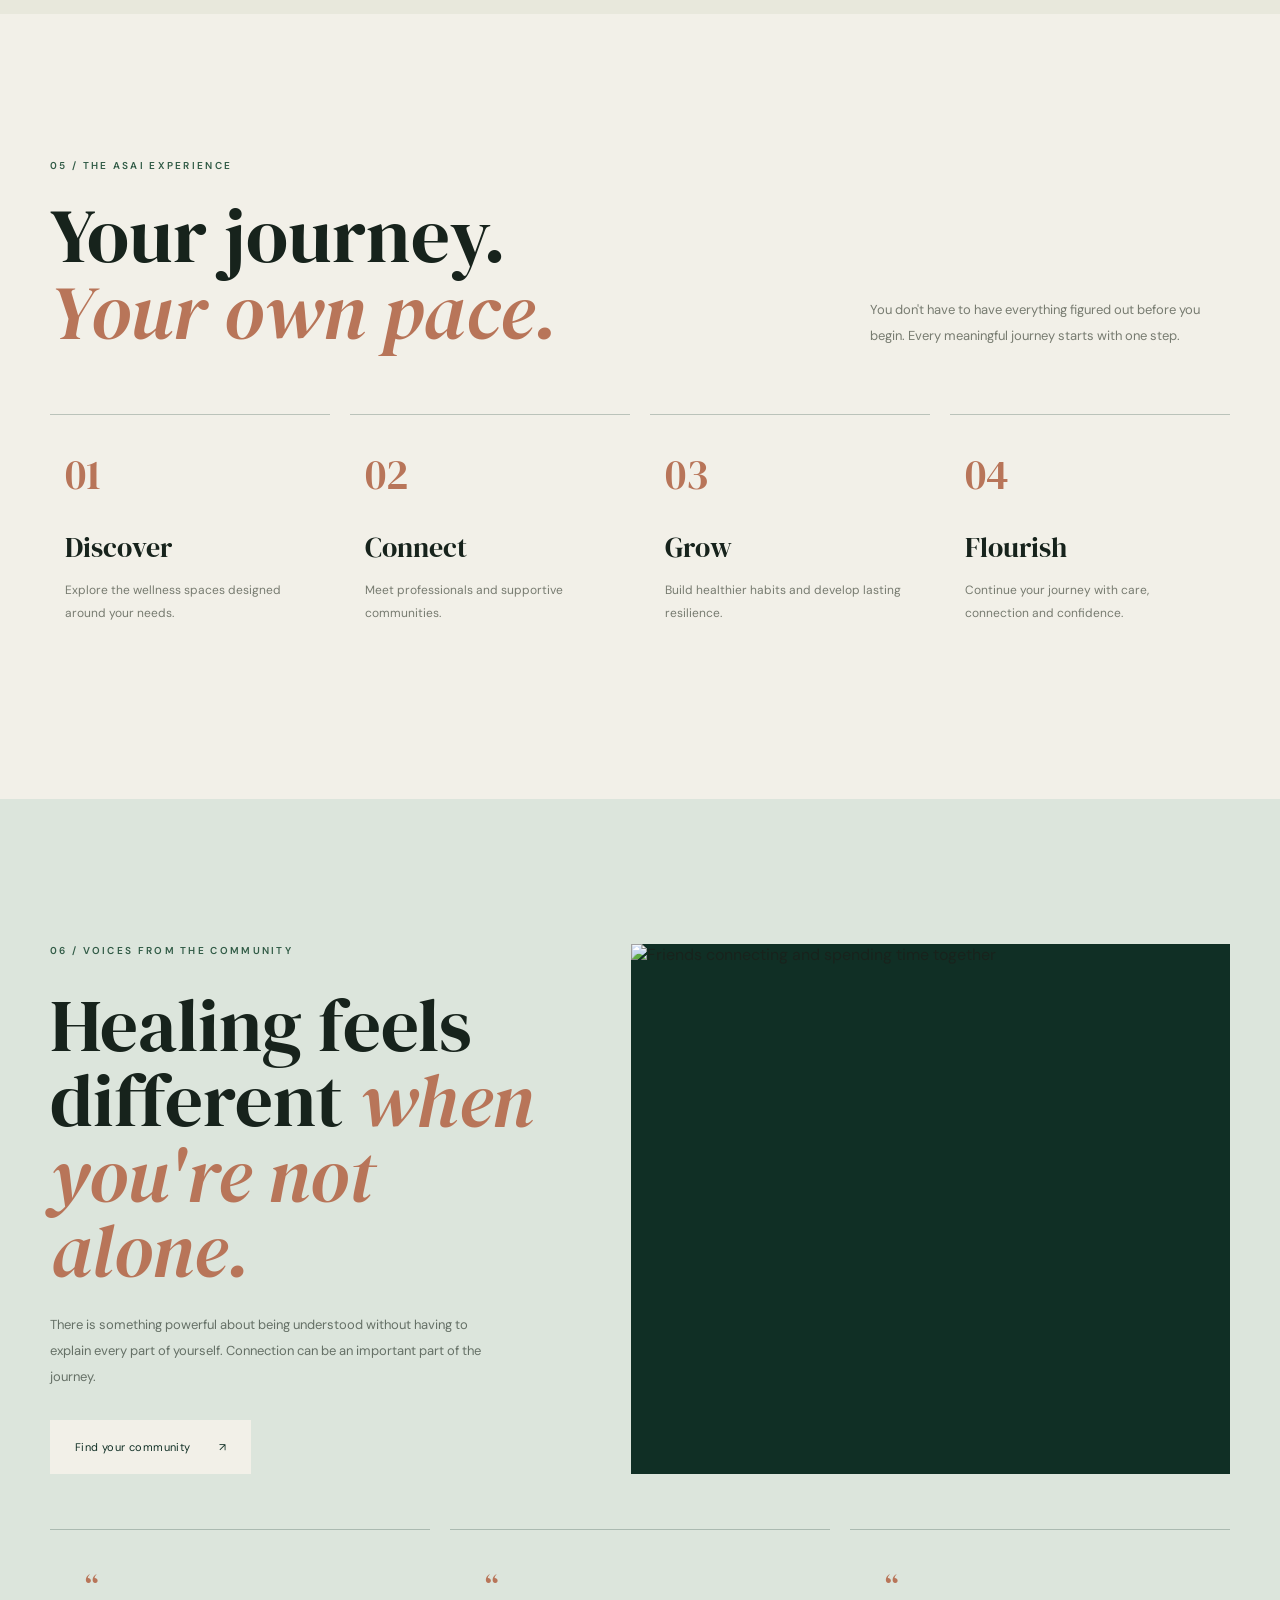
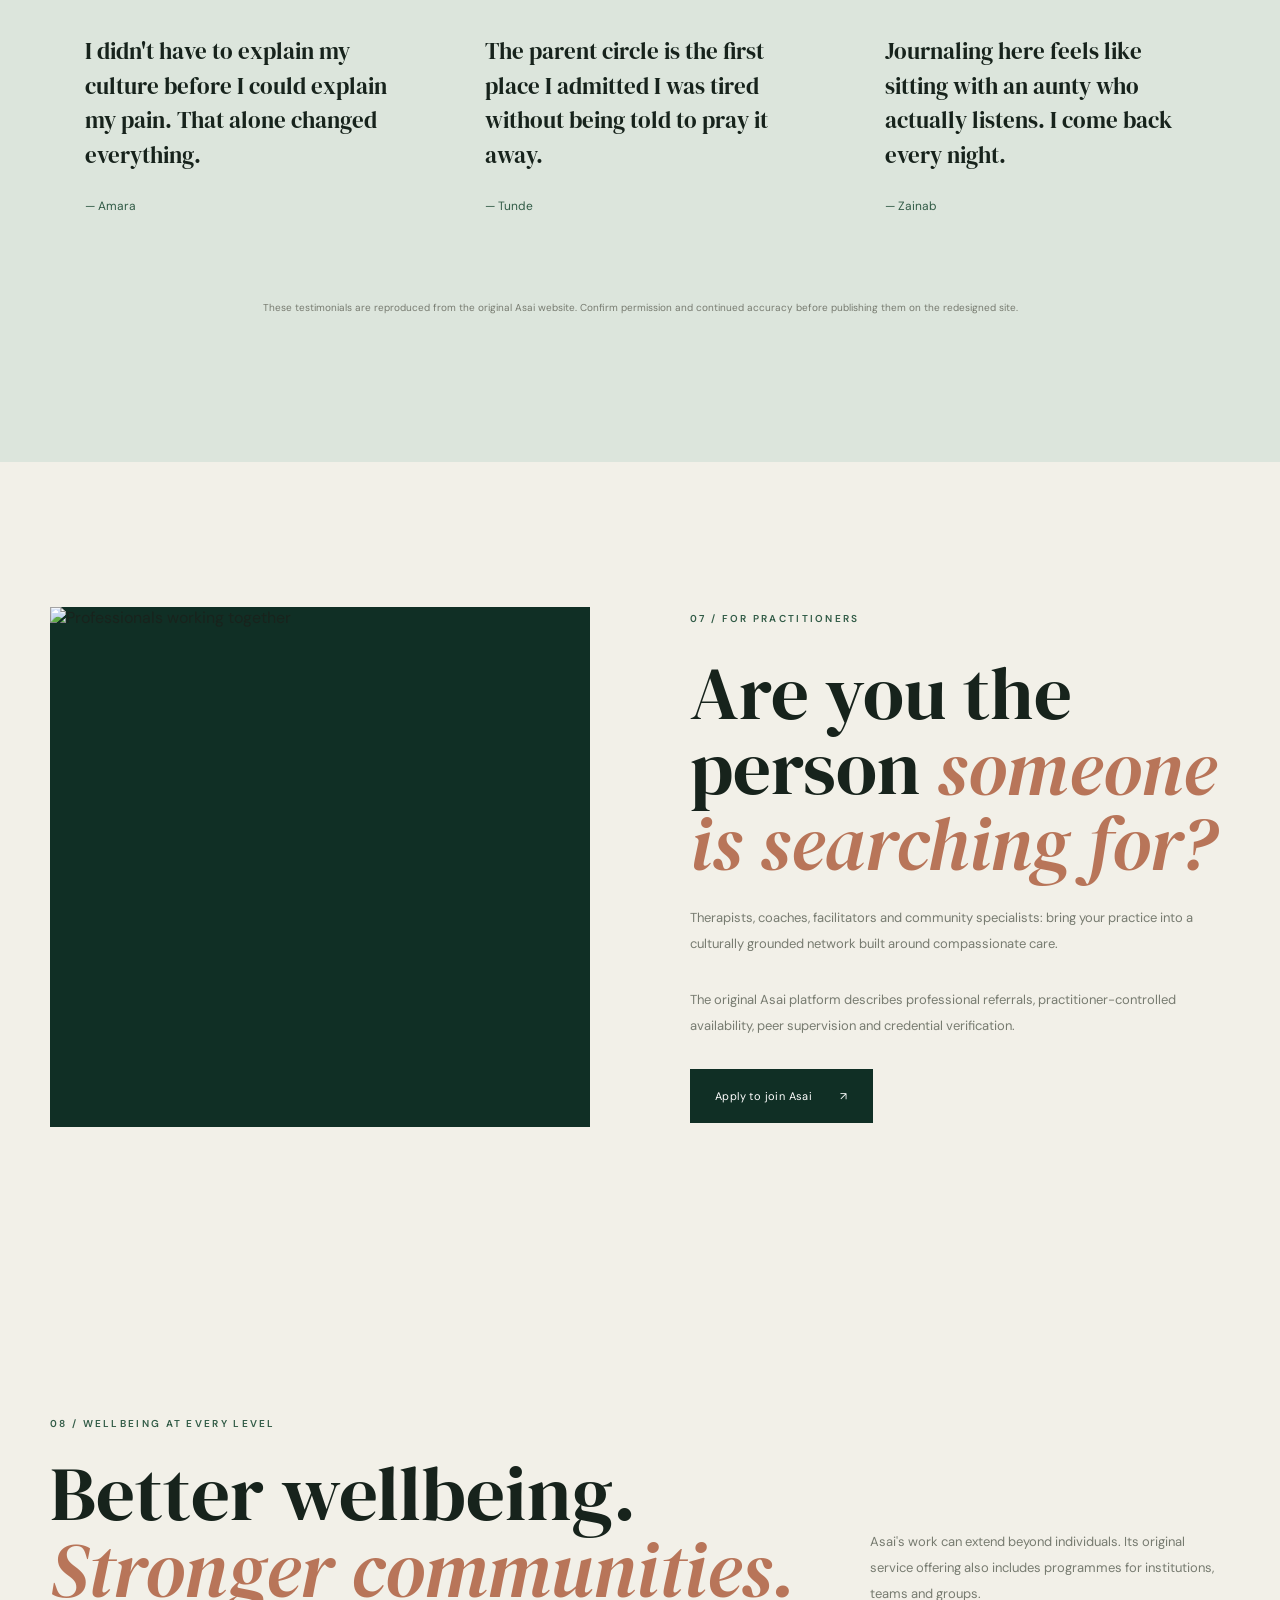
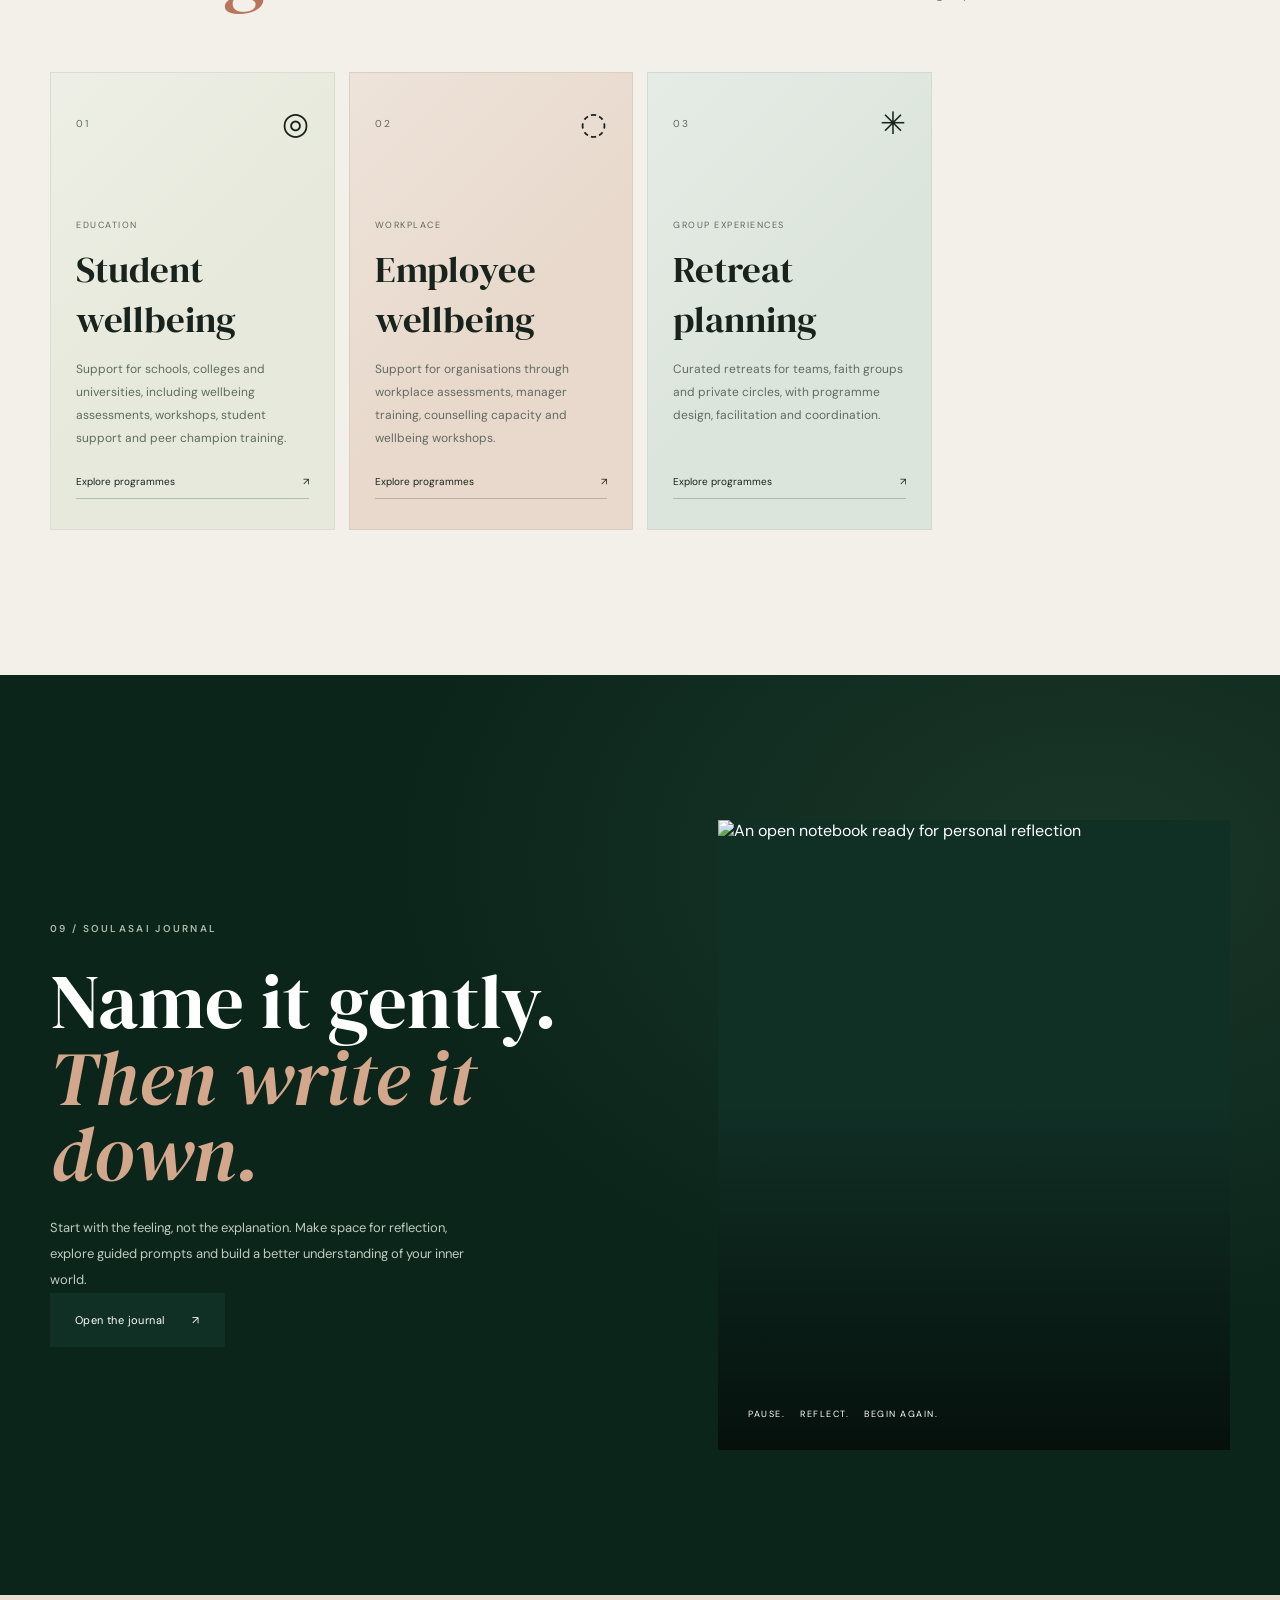
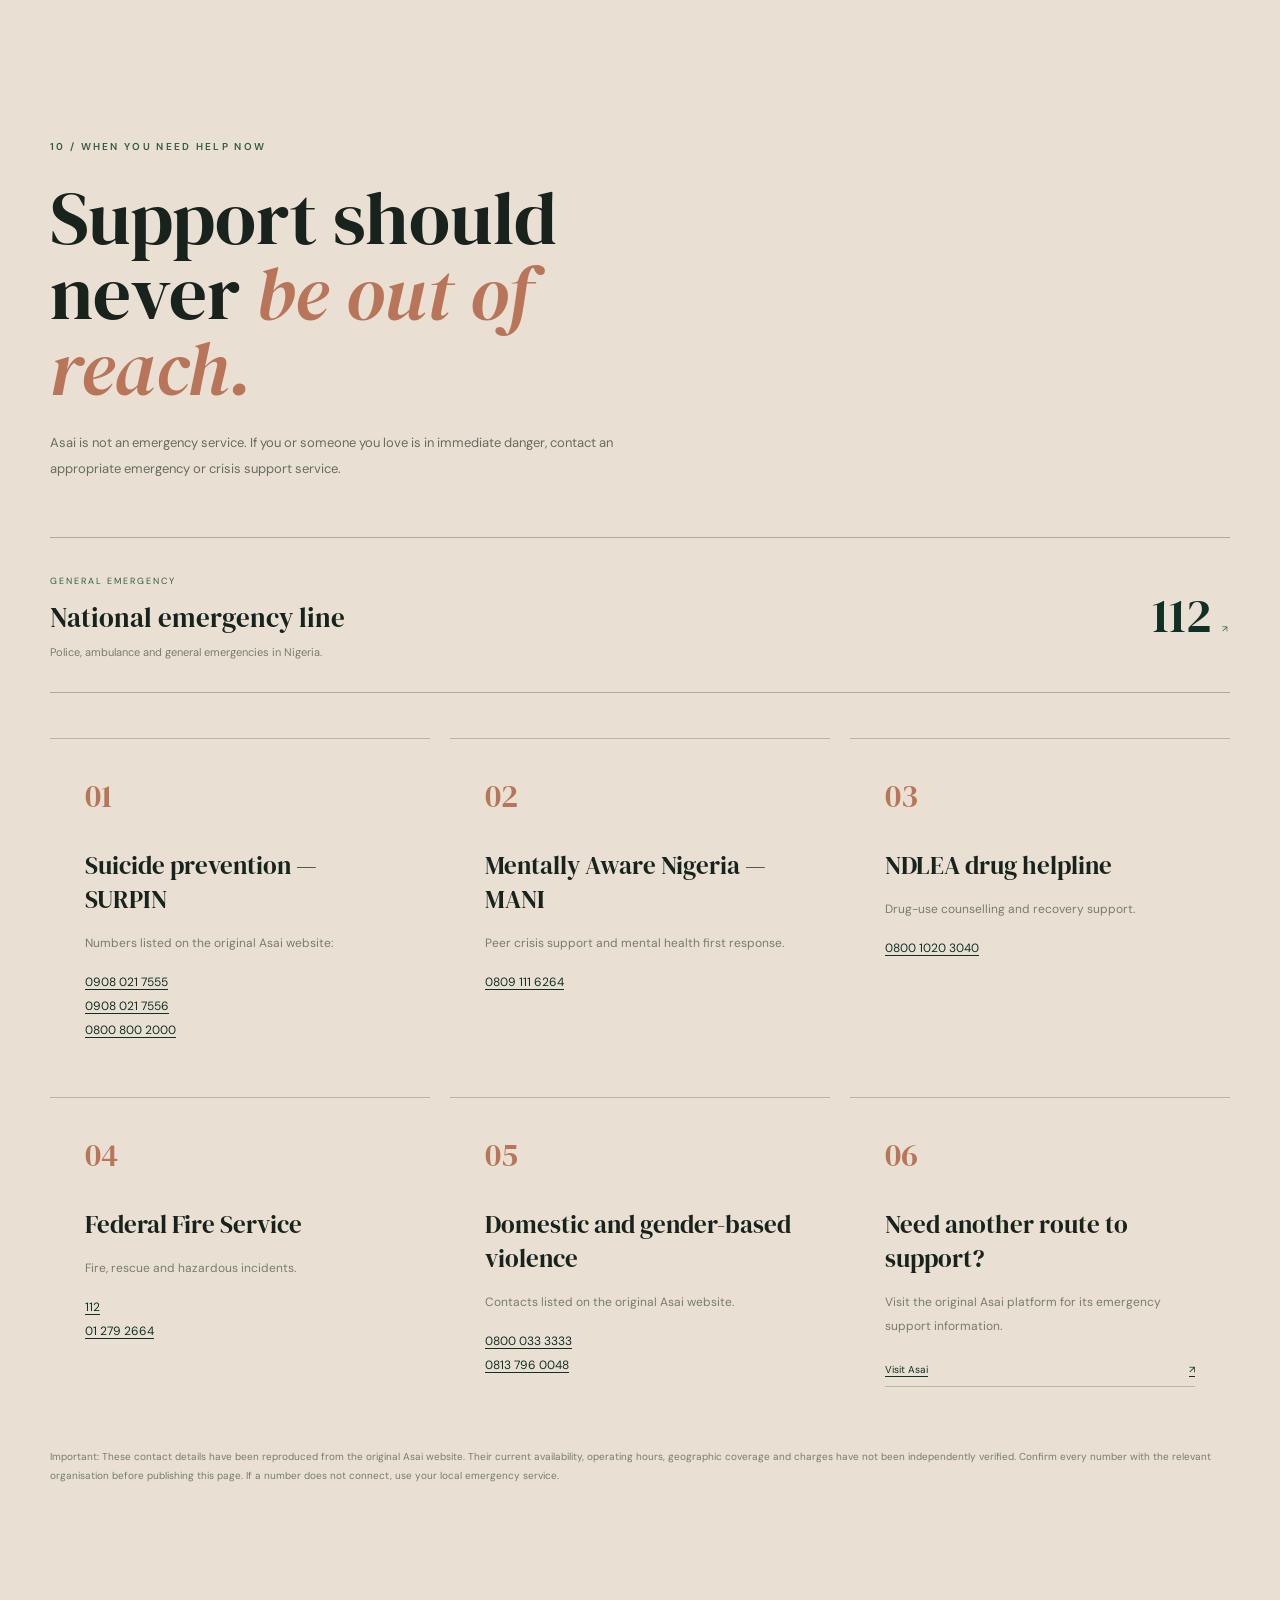
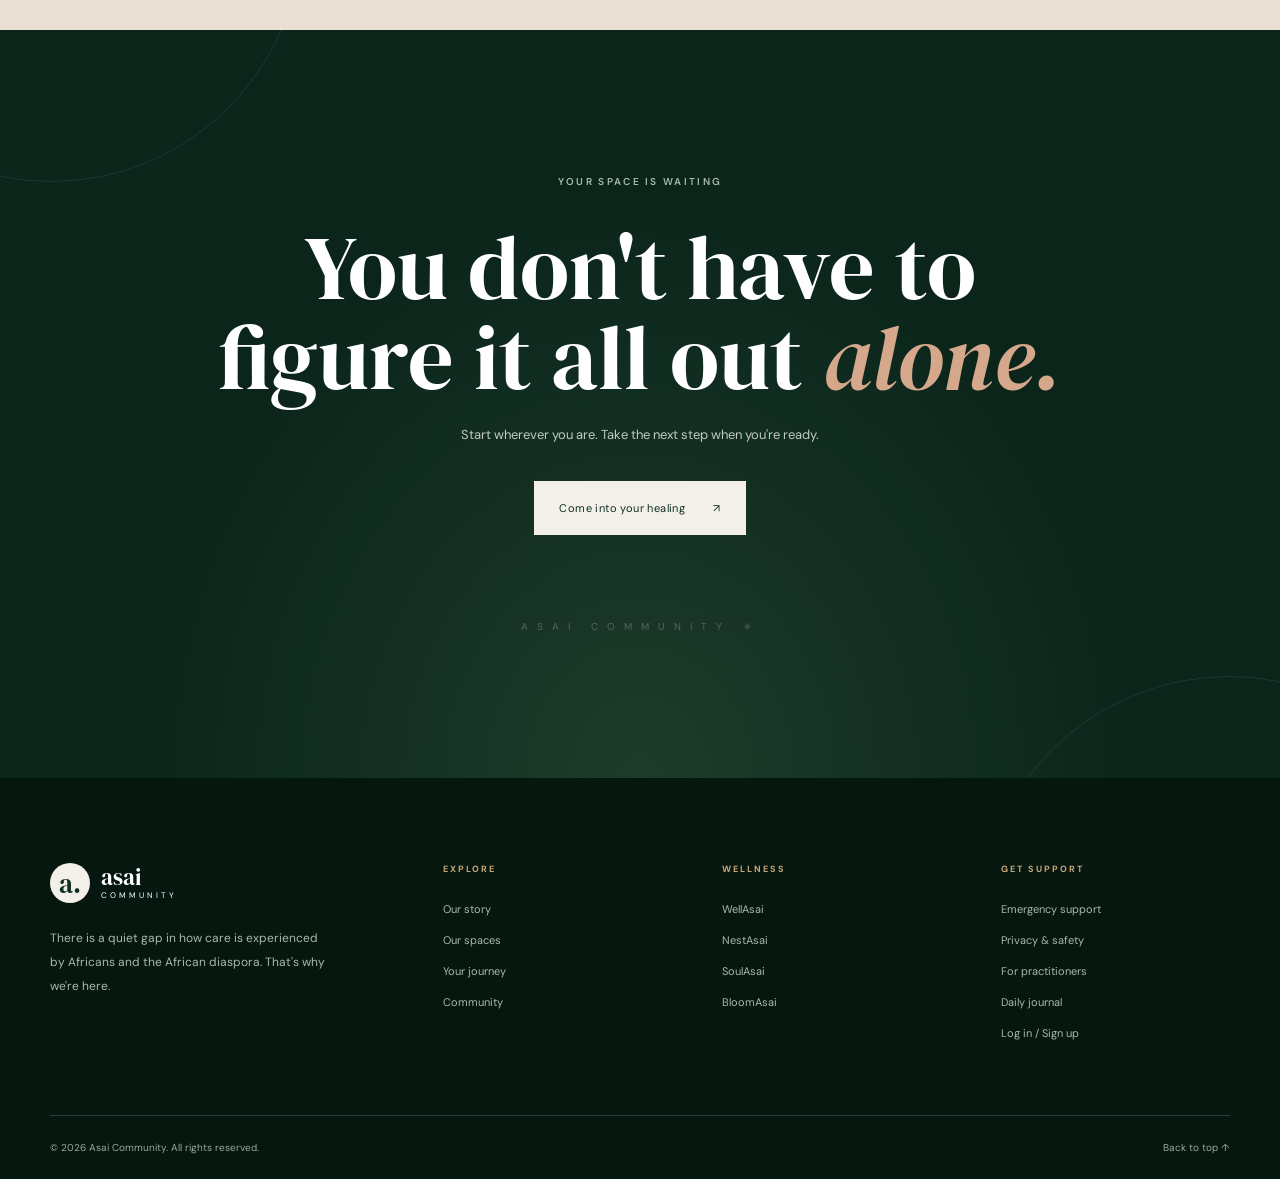
==== commit 32bfbc2d: "Update index.html" ====
--- a/index.html
+++ b/index.html
@@ -133,7 +133,7 @@
         <a href="#about">Our story</a>
         <a href="#services">Our spaces</a>
         <a href="#journey">Your journey</a>
-        <a href="#community">Community</a>
+        <a href="#community">Community stories</a>
       </div>
 
       <a
--- a/css/style.css
+++ b/css/style.css
@@ -113,14 +113,14 @@
 }
 
 
+
 /* ============================================================
-   03. CINEMATIC LOADING SCREEN
+   ASAI — CINEMATIC VIDEO INTRO
    ============================================================ */
 
-
-/* ============================================================
-   03. CINEMATIC VIDEO INTRO
-   ============================================================ */
+body.loading {
+  overflow: hidden;
+}
 
 .cinematic-loader {
   position: fixed;
@@ -132,13 +132,11 @@
   justify-content: center;
 
   overflow: hidden;
-
   background: var(--forest-dark);
   color: var(--white);
 
   opacity: 1;
   visibility: visible;
-  pointer-events: auto;
 
   clip-path: inset(0);
 
@@ -147,8 +145,6 @@
     clip-path 1.2s cubic-bezier(.77, 0, .18, 1),
     visibility 1s ease;
 }
-
-/* Loader exit transition */
 
 .cinematic-loader.is-hidden {
   opacity: 0;
@@ -157,8 +153,6 @@
   clip-path: inset(0 0 100% 0);
 }
 
-/* Background video */
-
 .loader-video {
   position: absolute;
   inset: 0;
@@ -171,8 +165,6 @@
 
   background: var(--forest-dark);
 }
-
-/* Cinematic dark overlay */
 
 .loader-overlay {
   position: absolute;
@@ -191,15 +183,13 @@
     );
 }
 
-/* Logo and introduction */
-
 .loader-content {
   position: relative;
   z-index: 2;
 
   width: min(340px, 80%);
-
   text-align: center;
+
   color: #fff9e9;
 
   animation: loaderReveal 1.2s var(--ease) both;
@@ -218,12 +208,10 @@
   margin-top: 18px;
 
   font-family: var(--sans);
-  font-size: clamp(.8rem, 2vw, 1.05rem);
+  font-size: 11px;
   font-weight: 600;
   letter-spacing: .35em;
 }
-
-/* Loading progress */
 
 .loader-line {
   width: 130px;
@@ -253,11 +241,9 @@
 
   color: rgba(255,249,233,.85);
 
-  font-size: .65rem;
+  font-size: 9px;
   letter-spacing: .28em;
 }
-
-/* Skip intro button */
 
 .loader-skip {
   position: absolute;
@@ -278,39 +264,32 @@
   font-size: 12px;
 
   cursor: pointer;
-
   backdrop-filter: blur(8px);
 
   transition:
     background .3s ease,
-    border-color .3s ease,
-    transform .3s ease;
+    border-color .3s ease;
 }
 
 .loader-skip:hover {
   background: rgba(16,47,37,.85);
   border-color: var(--gold);
-  transform: translateY(-2px);
 }
 
 .loader-skip span {
   margin-left: 8px;
   color: var(--gold);
 }
-
-/* Intro animations */
 
 @keyframes loaderReveal {
   from {
     opacity: 0;
     transform: translateY(18px);
-    filter: blur(8px);
   }
 
   to {
     opacity: 1;
     transform: translateY(0);
-    filter: blur(0);
   }
 }
 
@@ -320,28 +299,16 @@
   }
 }
 
-/* Mobile */
-
 @media (max-width: 600px) {
   .loader-video {
     object-position: center;
   }
 
-  .loader-content {
-    width: 85%;
-  }
-
-  .loader-name {
-    letter-spacing: .25em;
-  }
-
   .loader-skip {
     right: 18px;
     bottom: 18px;
   }
 }
-
-/* Accessibility */
 
 @media (prefers-reduced-motion: reduce) {
   .loader-content,
@@ -354,7 +321,6 @@
   }
 }
 
-  
 
 
 /* ============================================================
@@ -2561,122 +2527,8 @@
   }
 }
 
-/* =====================================
-   ASAI CINEMATIC VIDEO INTRO
-===================================== */
-
-.cinematic-loader {
-  position: fixed;
-  inset: 0;
-  z-index: 99999;
-  display: flex;
-  align-items: center;
-  justify-content: center;
-  overflow: hidden;
-  background: #102f25;
-  opacity: 1;
-  visibility: visible;
-  transition:
-    opacity 1s ease,
-    visibility 1s ease;
-}
-
-.cinematic-loader.is-hidden {
-  opacity: 0;
-  visibility: hidden;
-  pointer-events: none;
-}
-
-.loader-video {
-  position: absolute;
-  inset: 0;
-  width: 100%;
-  height: 100%;
-  object-fit: cover;
-  object-position: center;
-}
-
-.loader-overlay {
-  position: absolute;
-  inset: 0;
-  background:
-    linear-gradient(
-      180deg,
-      rgba(5, 20, 14, 0.25),
-      rgba(5, 20, 14, 0.48)
-    );
-}
-
-.loader-content {
-  position: relative;
-  z-index: 2;
-  text-align: center;
-  color: #fff9e9;
-  animation: loaderReveal 1.2s ease both;
-}
-
-.loader-symbol {
-  font-family: "DM Serif Display", serif;
-  font-size: clamp(5rem, 12vw, 9rem);
-  line-height: 1;
-  color: #e4c58b;
-  letter-spacing: -0.08em;
-}
-
-.loader-name {
-  margin-top: 18px;
-  font-family: "DM Sans", sans-serif;
-  font-size: clamp(0.8rem, 2vw, 1.05rem);
-  font-weight: 600;
-  letter-spacing: 0.35em;
-}
-
-.loader-line {
-  width: 130px;
-  height: 1px;
-  margin: 25px auto 18px;
-  overflow: hidden;
-  background: rgba(255, 255, 255, 0.3);
-}
-
-.loader-line span {
-  display: block;
-  width: 100%;
-  height: 100%;
-  background: #e4c58b;
-  transform: scaleX(0);
-  transform-origin: left;
-  animation: loaderProgress 5s linear forwards;
-}
-
-.loader-content p {
-  margin: 0;
-  font-size: 0.65rem;
-  letter-spacing: 0.28em;
-  color: rgba(255, 249, 233, 0.85);
-}
-
-.loader-skip {
-  position: absolute;
-  z-index: 3;
-  right: 28px;
-  bottom: 28px;
-  padding: 11px 16px;
-  border: 1px solid rgba(255, 255, 255, 0.45);
-  border-radius: 30px;
-  background: rgba(16, 47, 37, 0.35);
-  color: white;
-  font: inherit;
-  font-size: 0.75rem;
-  cursor: pointer;
-  backdrop-filter: blur(8px);
-}
-
-.loader-skip span {
-  margin-left: 8px;
-  color: #e4c58b;
-}
-
+
+  
 @keyframes loaderReveal {
   from {
     opacity: 0;
@@ -2715,4 +2567,3 @@
     transition: none;
   }
 }
-
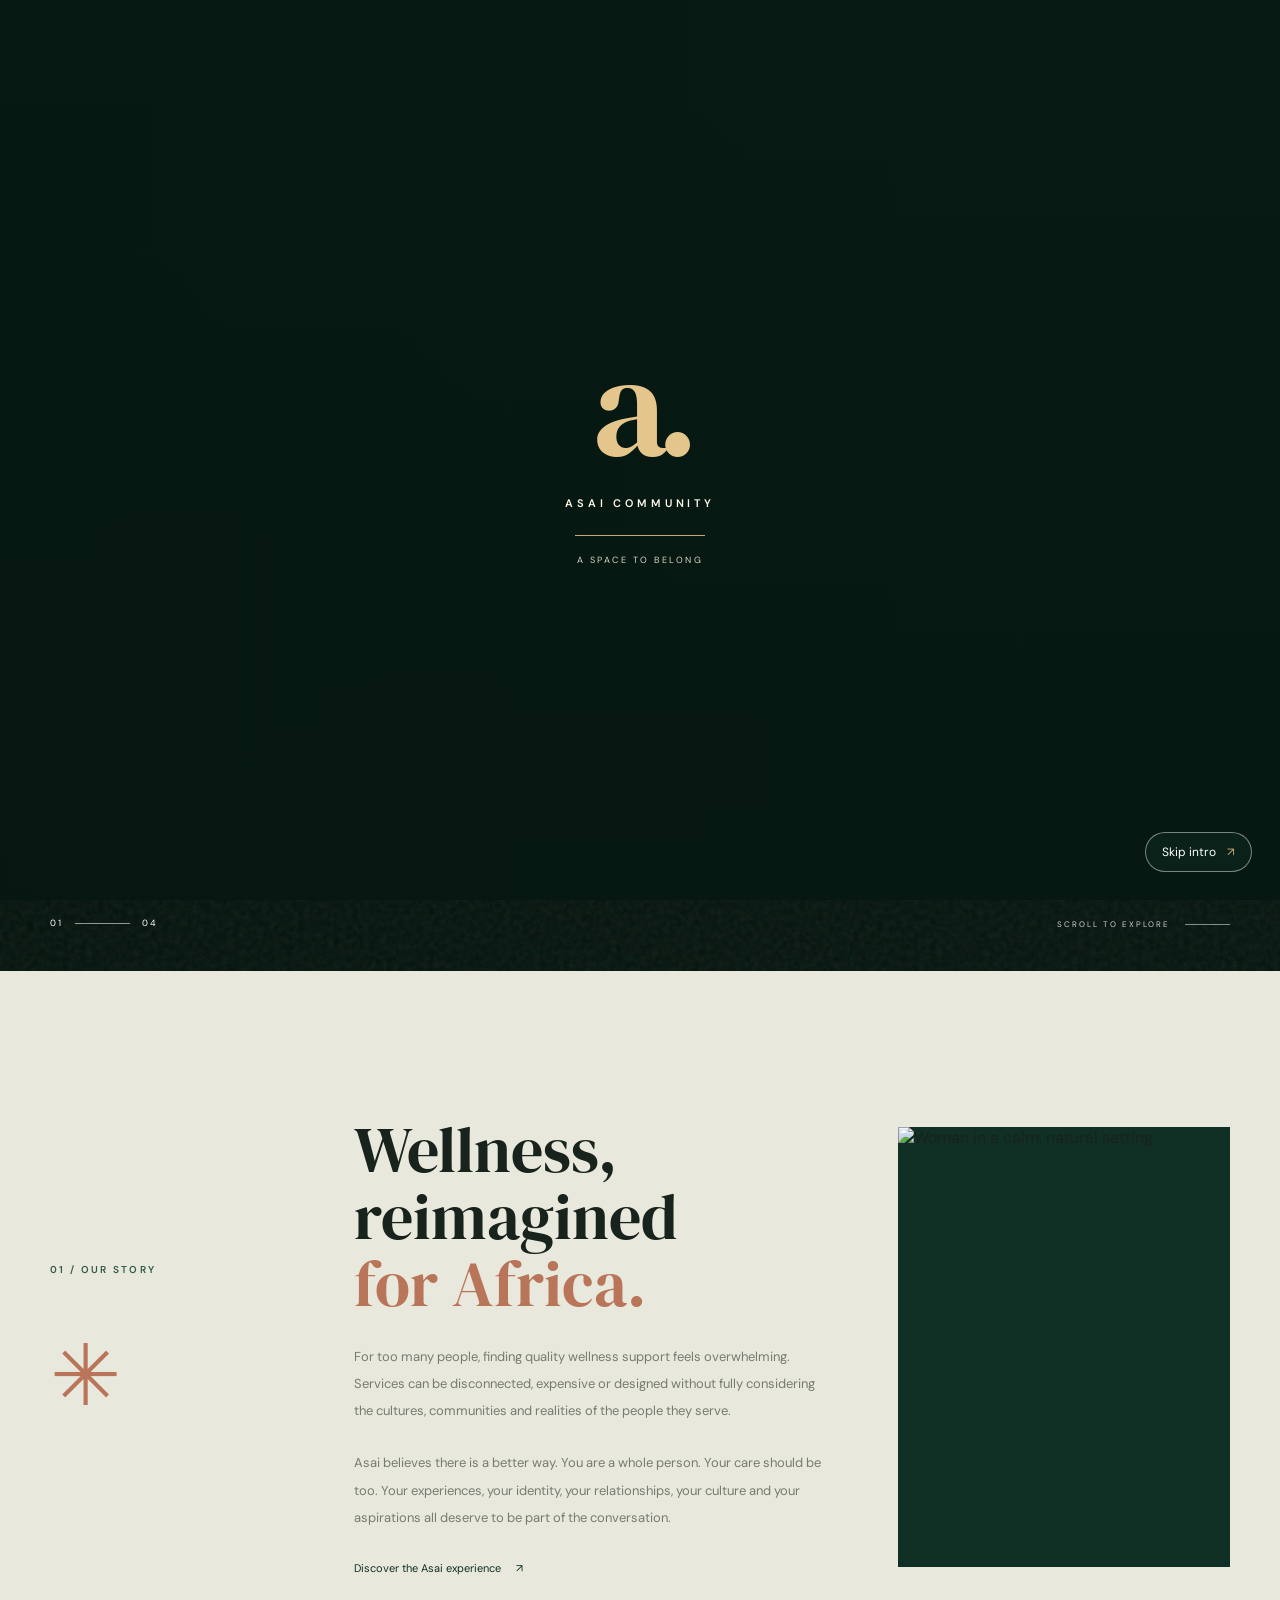
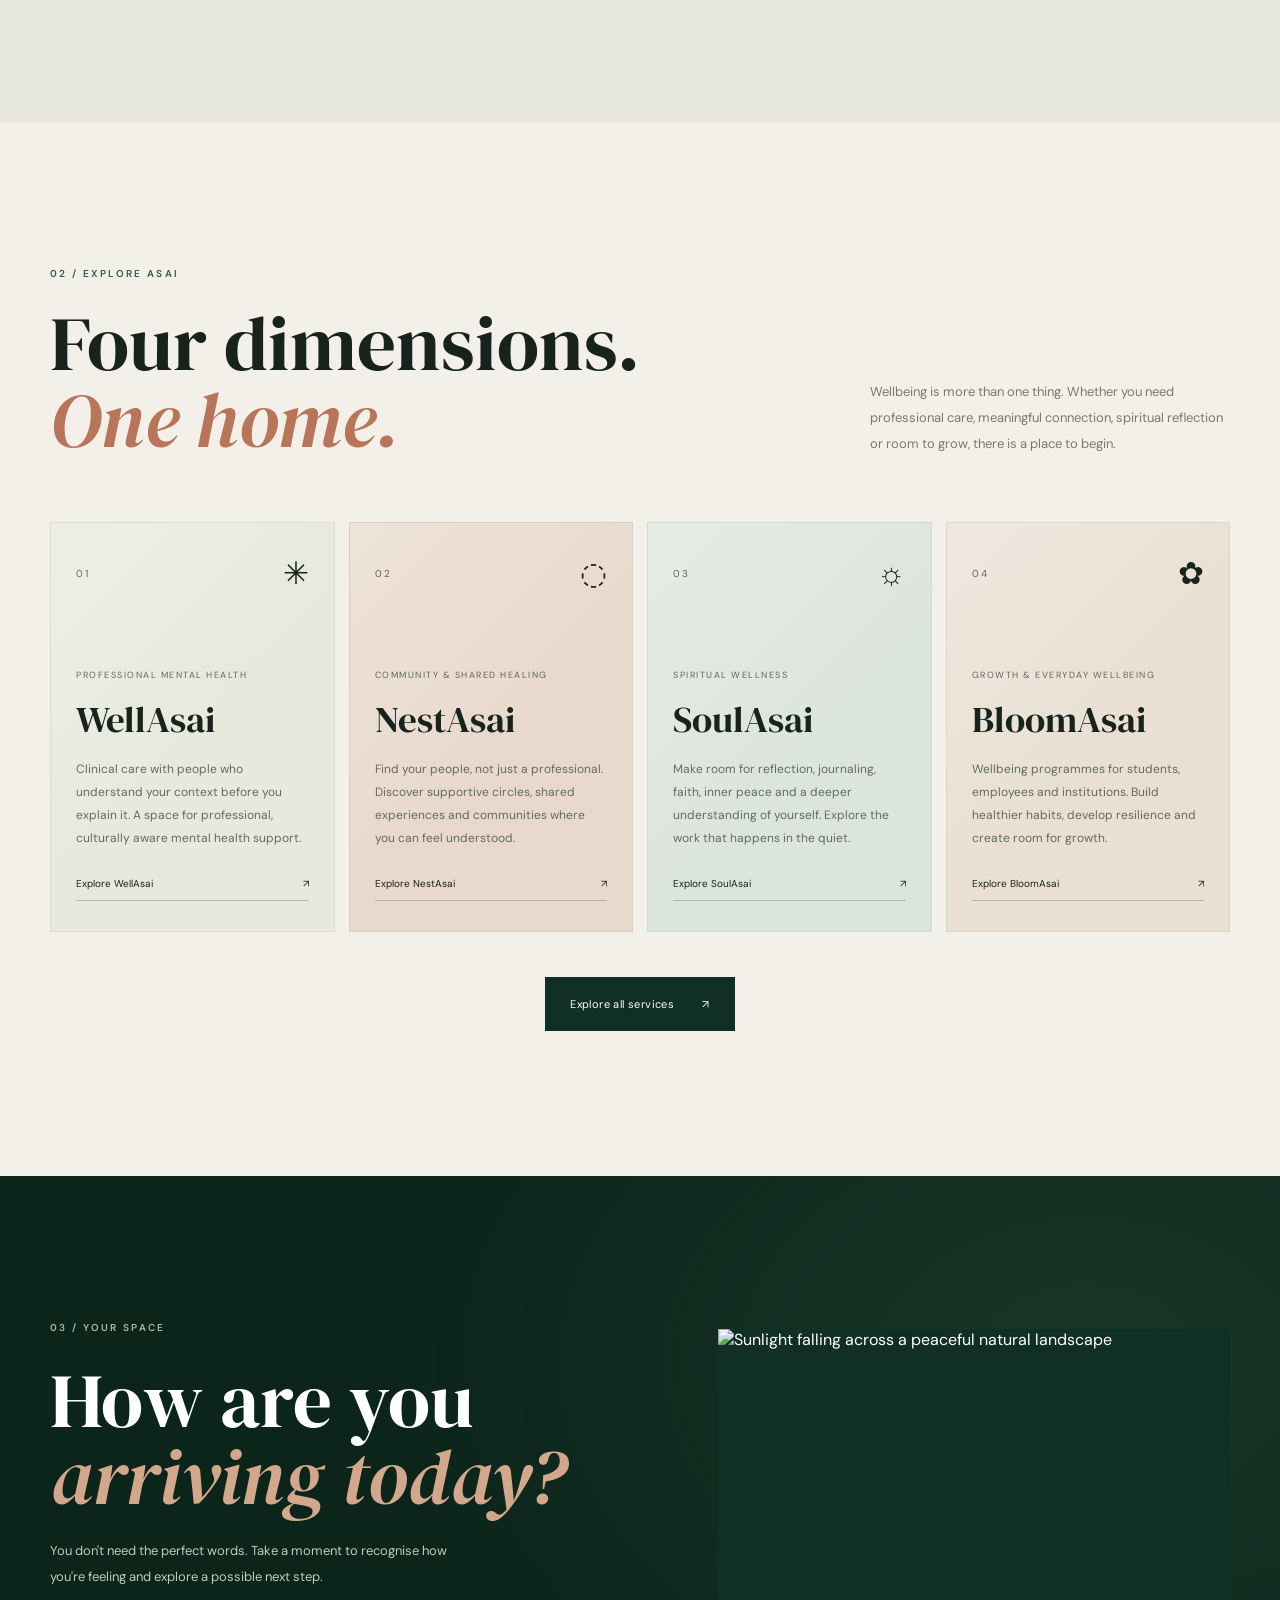
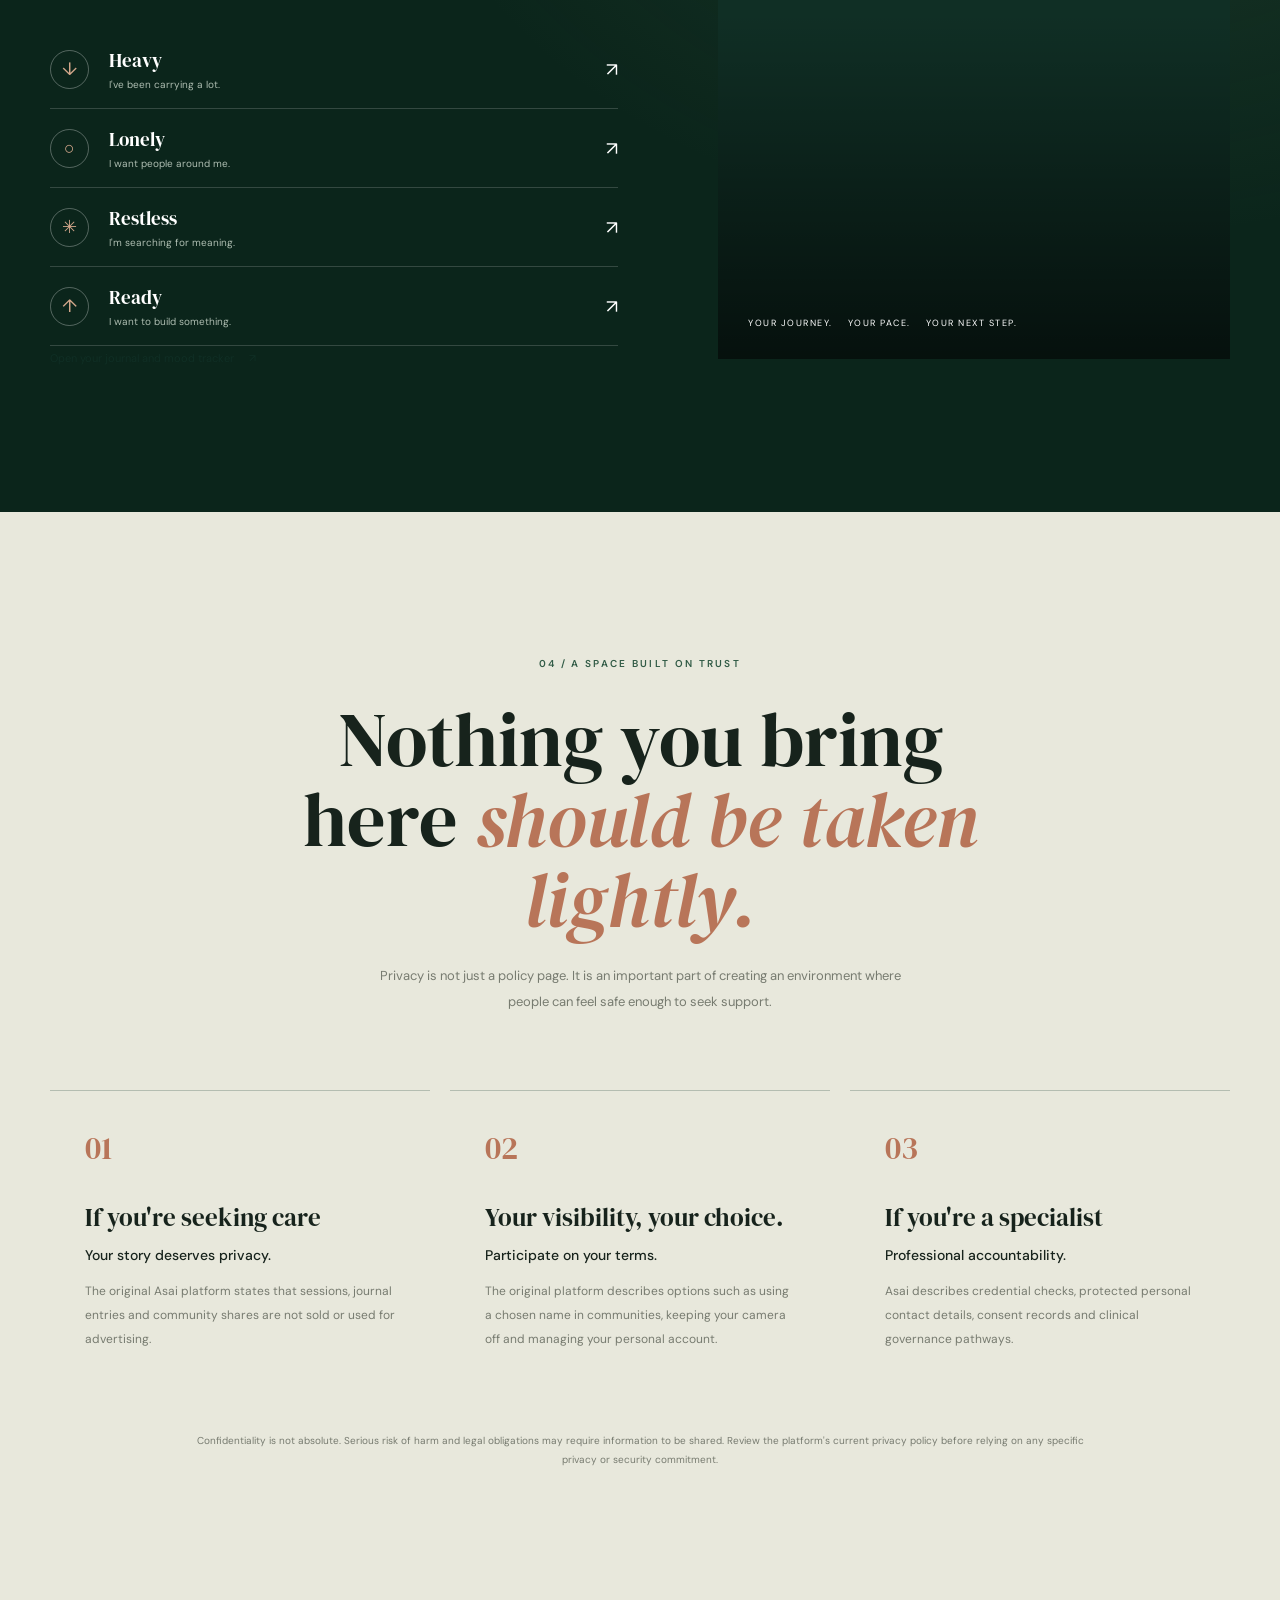
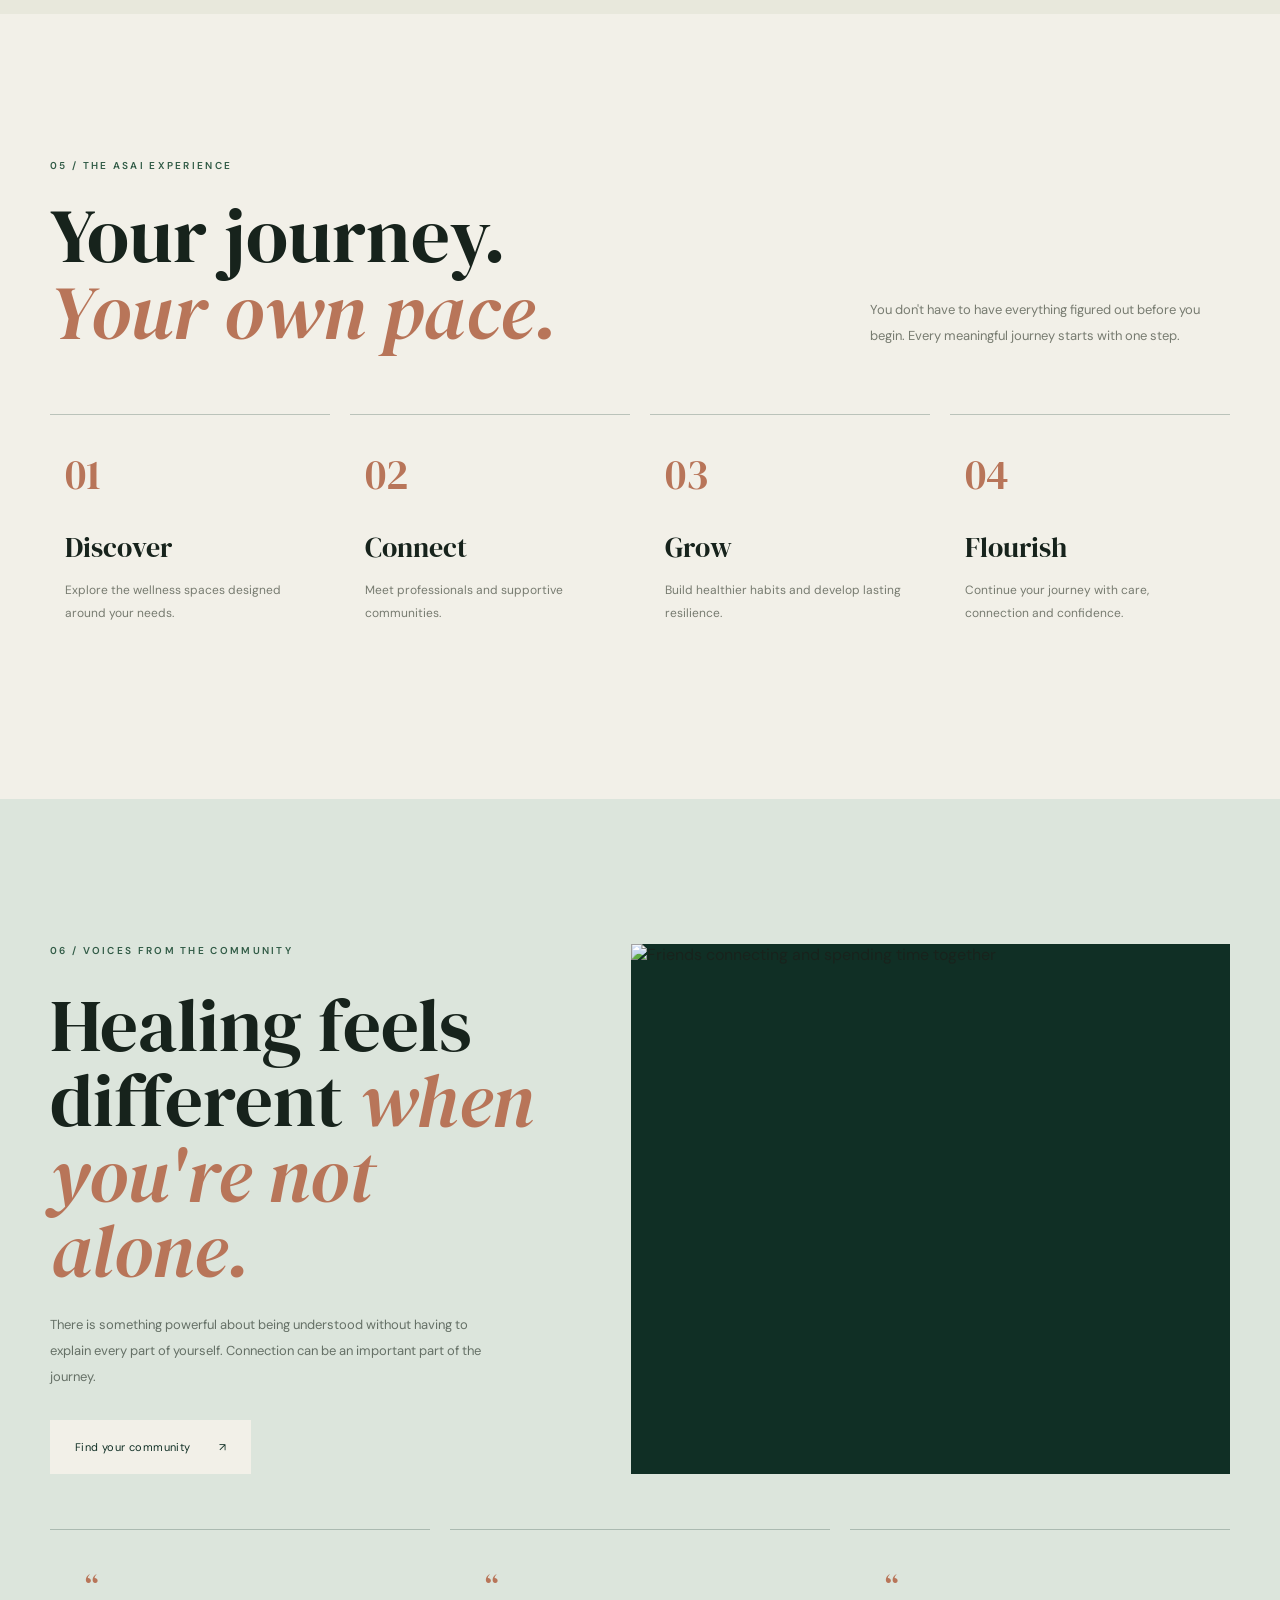
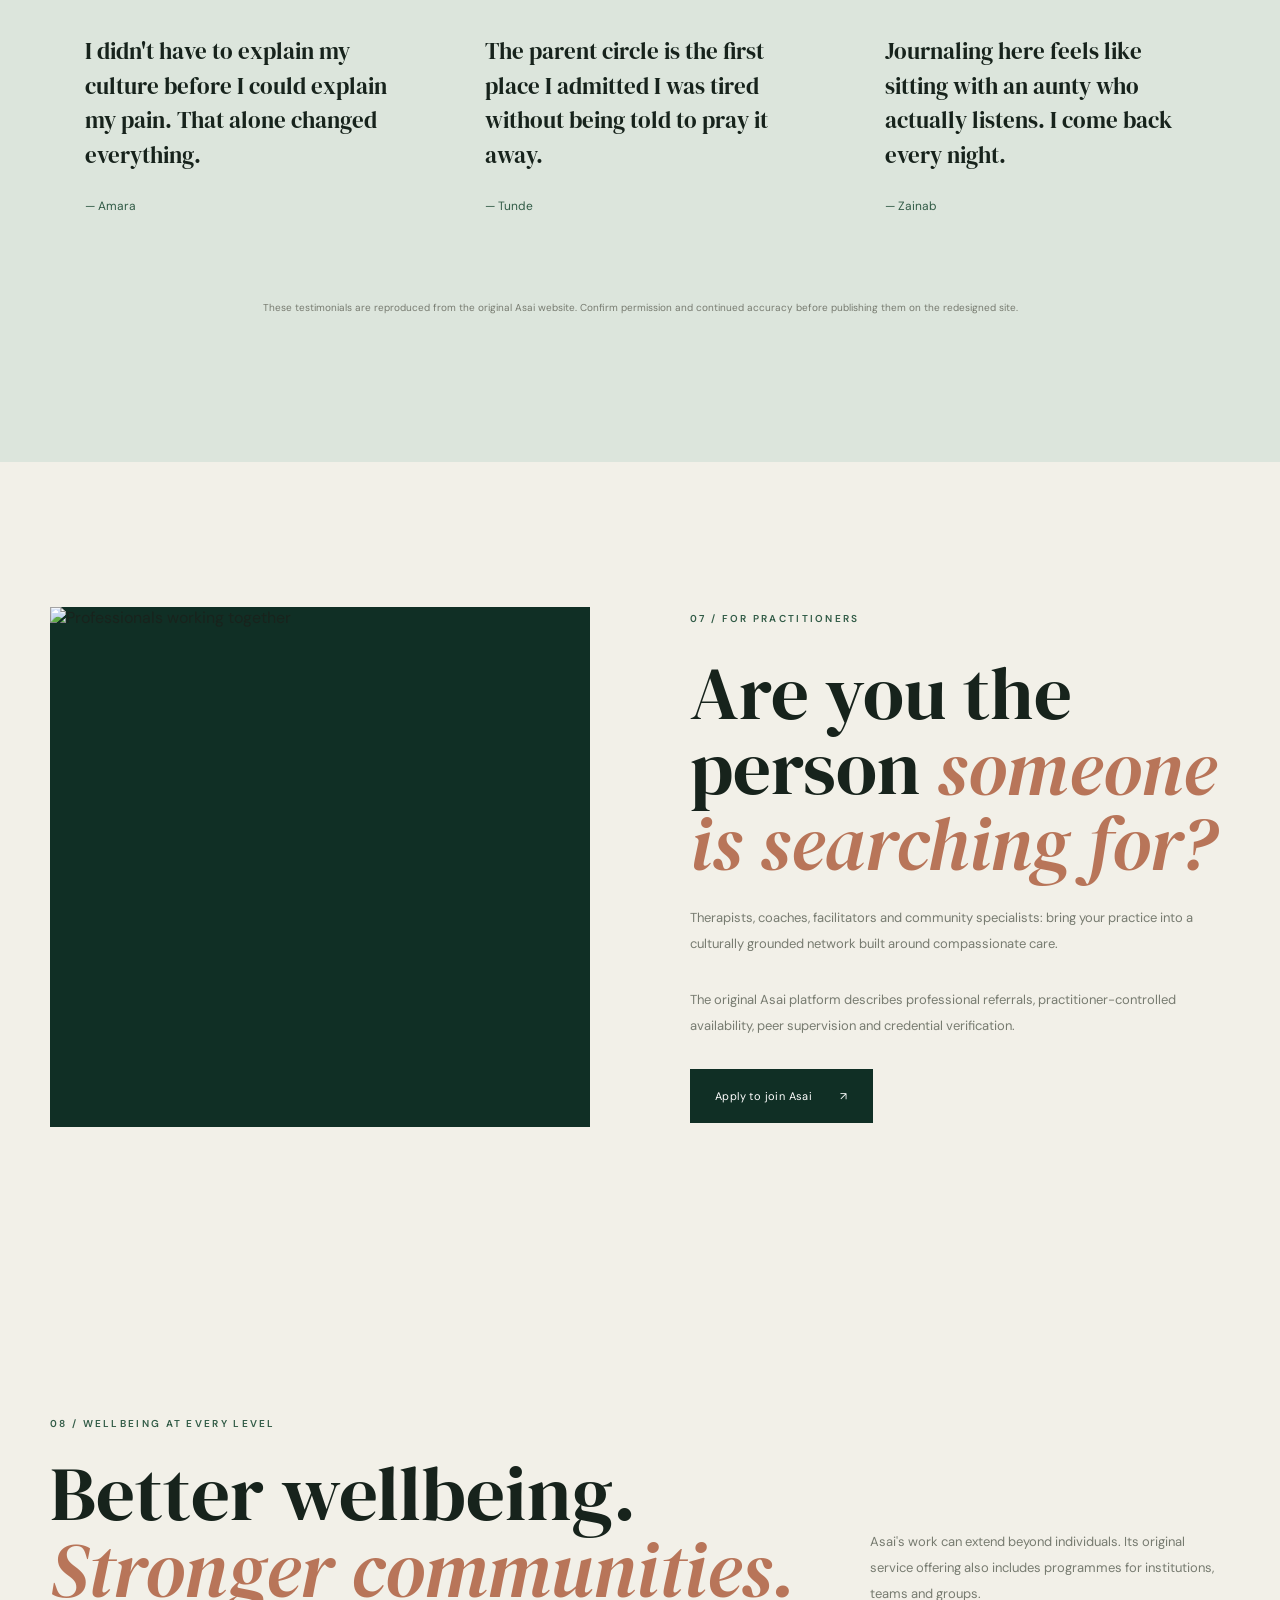
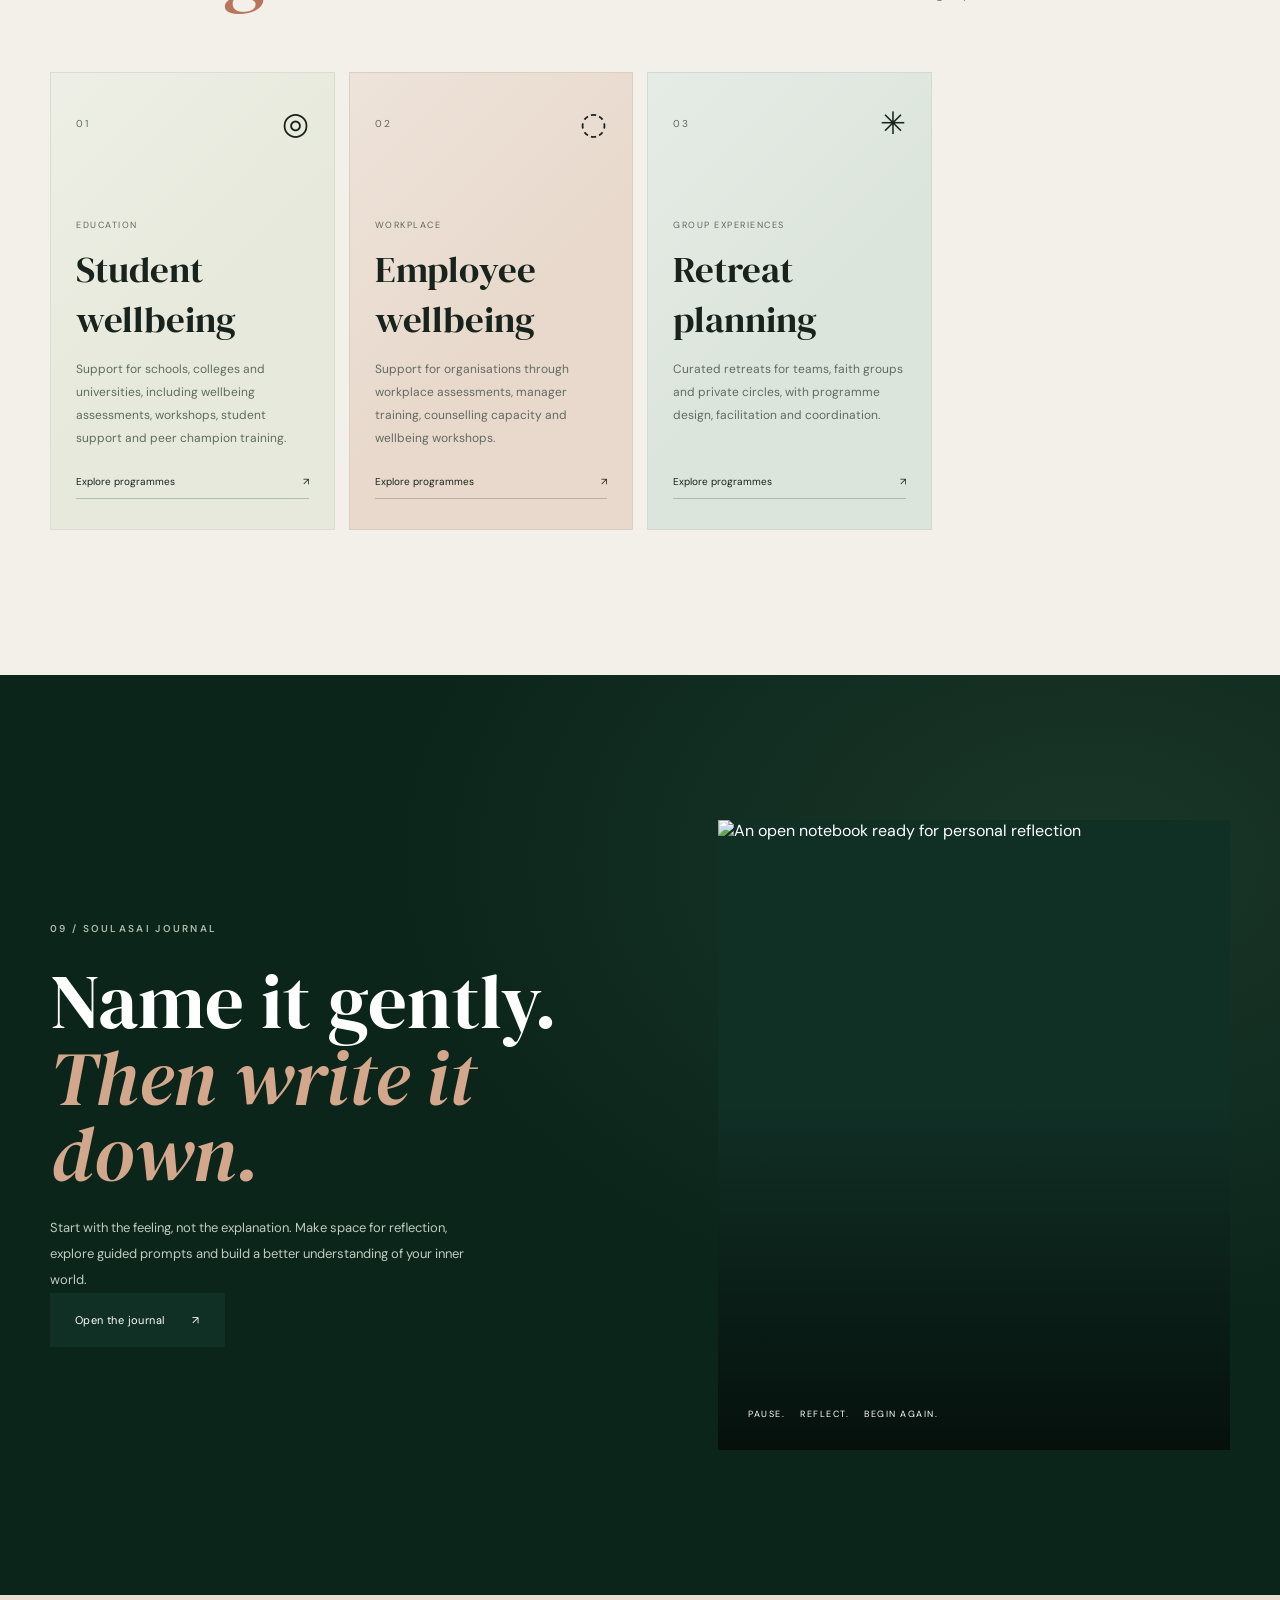
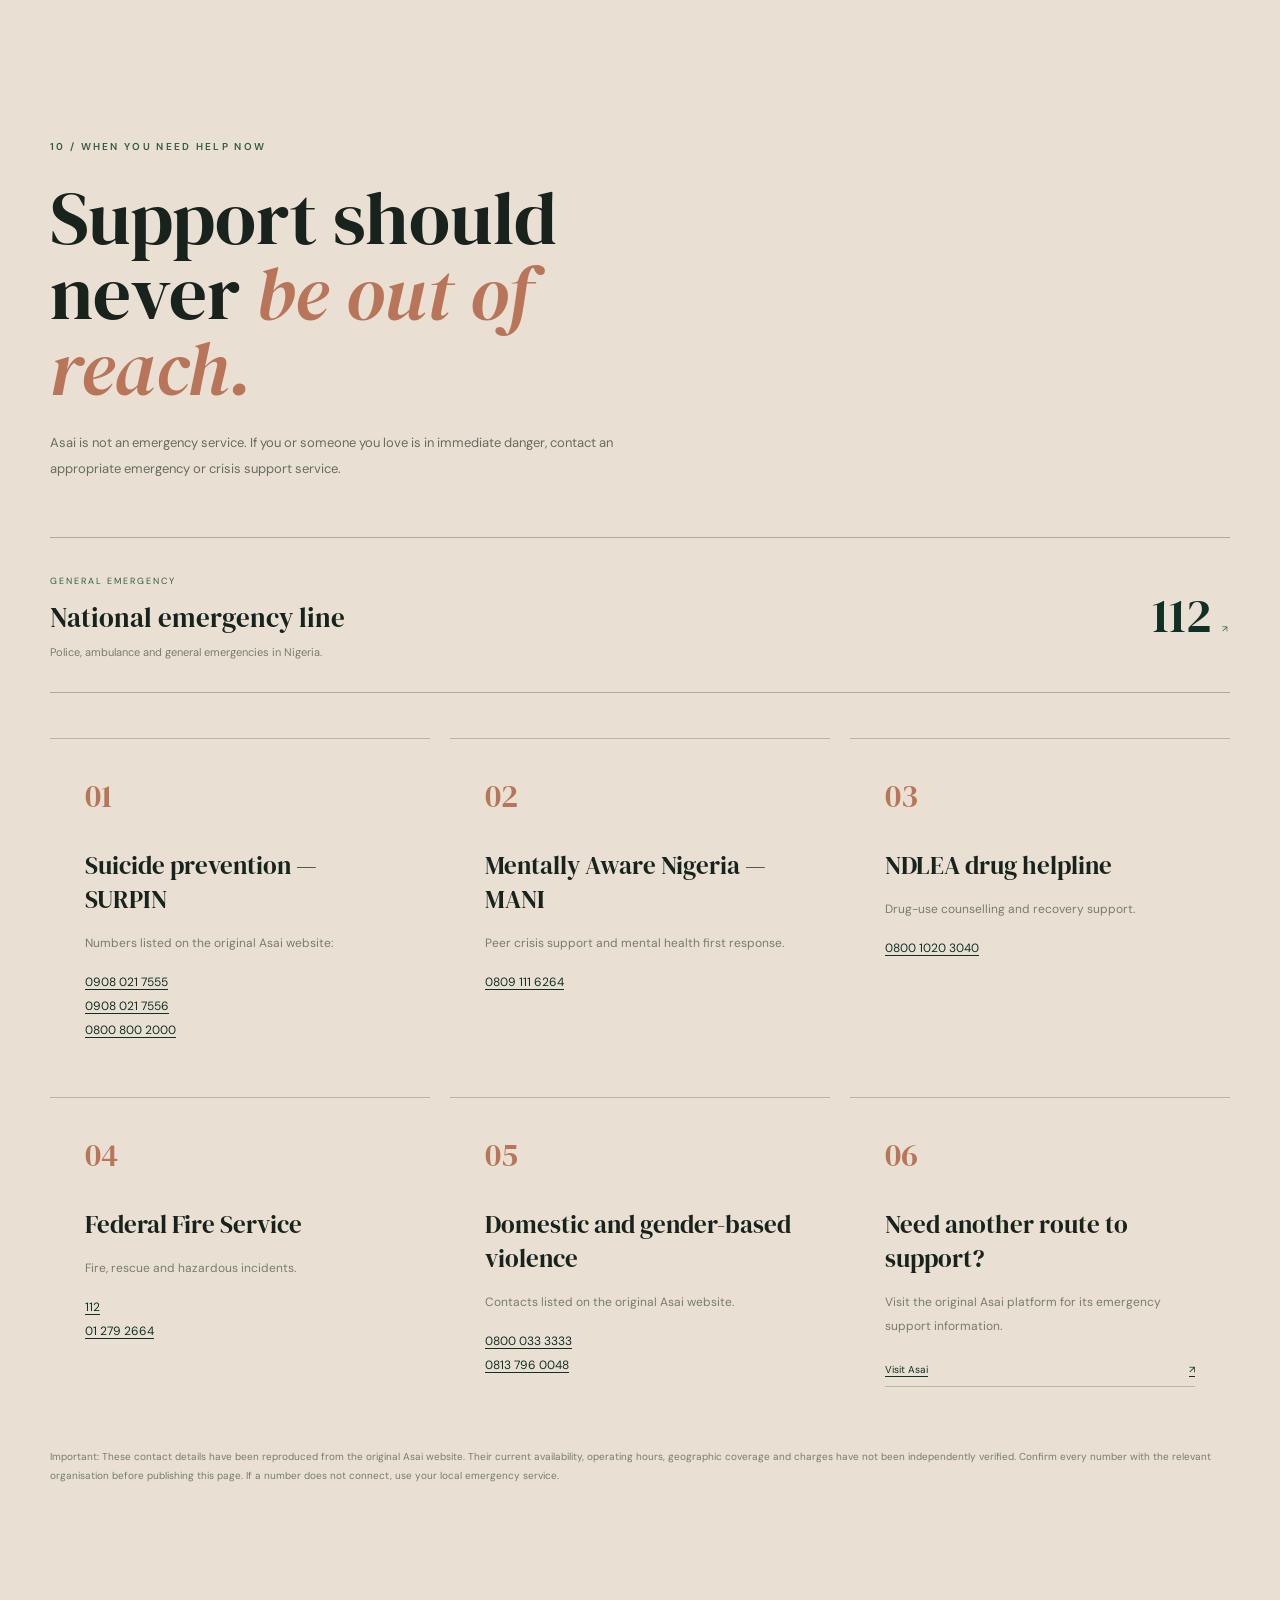
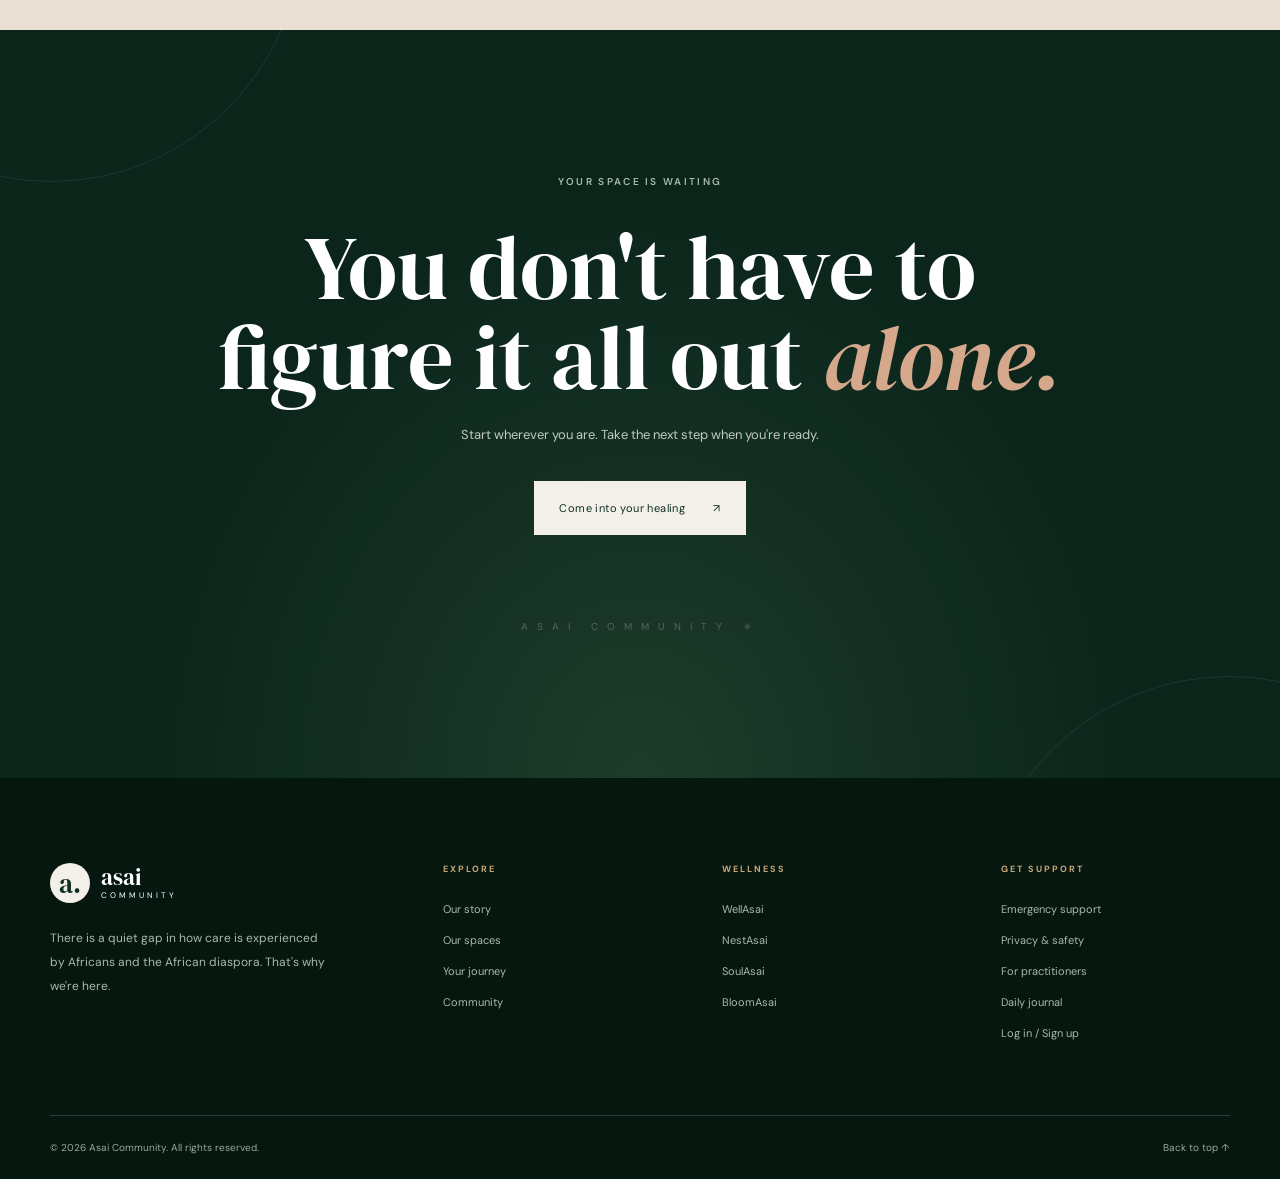
==== commit a08b237b: "Update index.html" ====
--- a/index.html
+++ b/index.html
@@ -435,10 +435,10 @@
           </h2>
 
           <p>
-            You don't need the perfect words.
-            Start with how you feel and take a small step
-            towards the kind of support you need.
-          </p>
+  You don't need the perfect words.
+  Take a moment to recognise how you're feeling
+  and explore a possible next step.
+</p>
 
           <div class="mood-options">
 
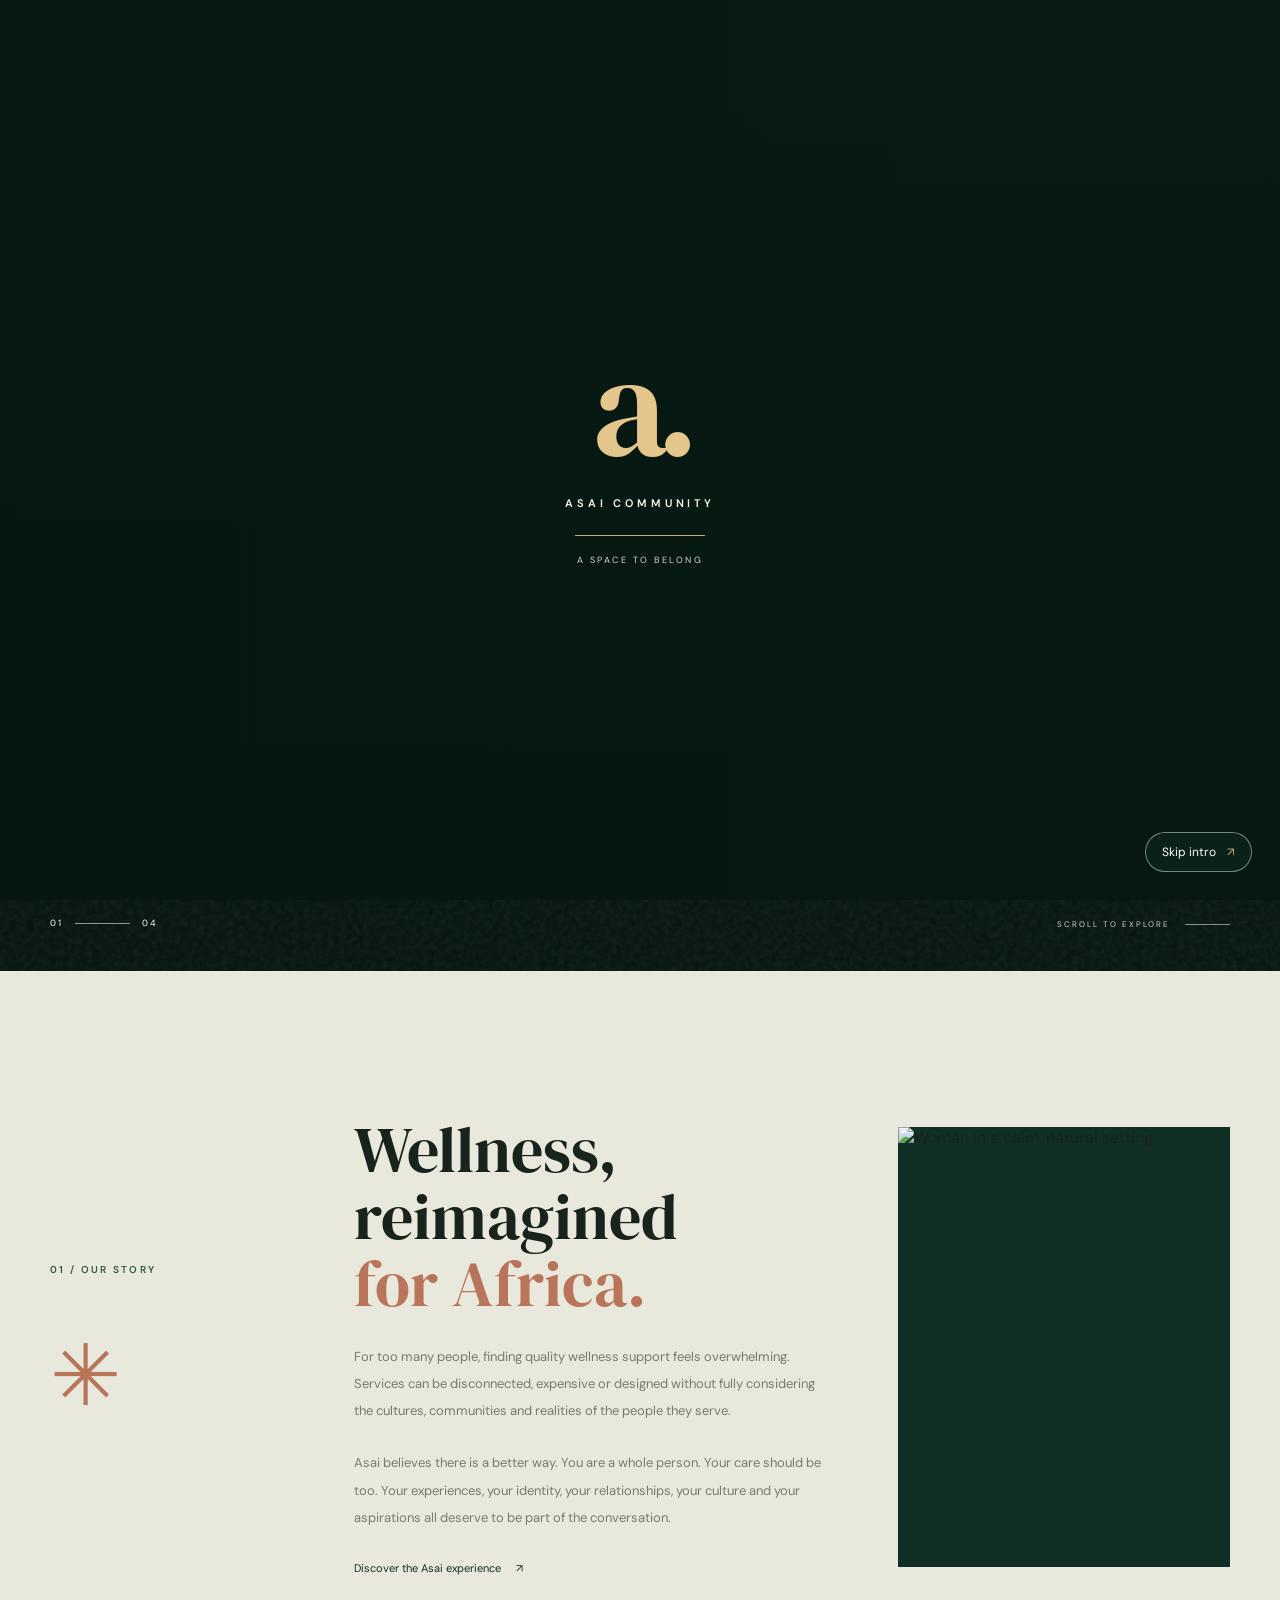
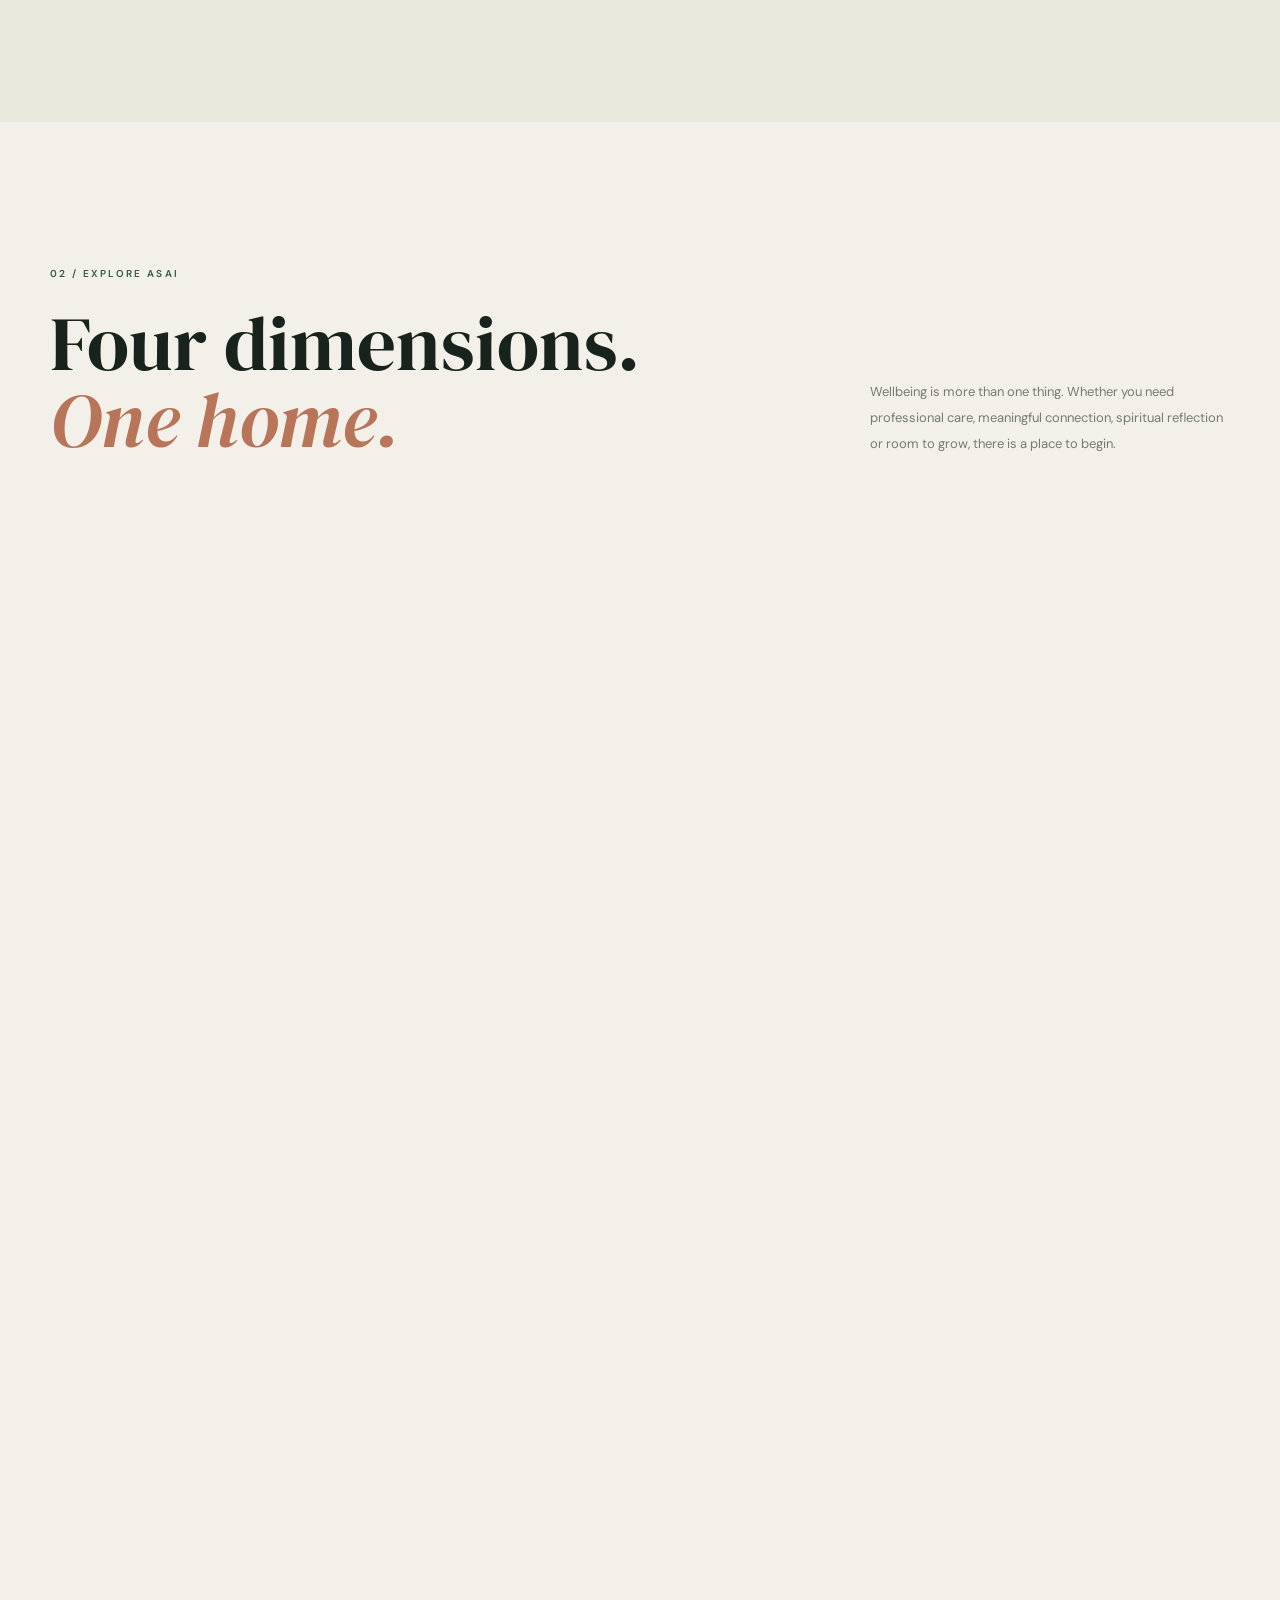
==== commit 0f33fe7d: "Update index.html" ====
--- a/index.html
+++ b/index.html
@@ -382,43 +382,181 @@
               <span class="service-icon">✿</span>
             </div>
 
-            <span class="service-category">GROWTH & EVERYDAY WELLBEING</span>
-
-            <h3>BloomAsai</h3>
-
-            <p>
-              Wellbeing programmes for students, employees
-              and institutions. Build healthier habits,
-              develop resilience and create room for growth.
-            </p>
-
-            <a
-              href="https://asai-connect-wellness.lovable.app/dimensions"
-              class="service-link"
-              target="_blank"
-              rel="noopener noreferrer"
-            >
-              Explore BloomAsai <span>↗</span>
-            </a>
-
-          </article>
-
-        </div>
-
-        <div class="services-more">
-          <a
-            href="https://asai-connect-wellness.lovable.app/dimensions"
-            class="button button-dark"
-            target="_blank"
-            rel="noopener noreferrer"
-          >
-            Explore all services <span>↗</span>
-          </a>
-        </div>
-
-      </div>
-
-    </section>
+
+<!-- SERVICES / FOUR DIMENSIONS -->
+<section class="services section-padding" id="services">
+  <div class="container">
+
+    <div class="section-heading">
+      <div>
+        <span class="eyebrow">02 / EXPLORE ASAI</span>
+        <h2>Four dimensions.<br><em>One home.</em></h2>
+      </div>
+      <p>
+        Wellbeing is more than one thing. Explore four connected
+        spaces designed to support different parts of your life,
+        from professional care to community, reflection and growth.
+      </p>
+    </div>
+
+    <div class="service-grid">
+
+      <!-- WELLASAI -->
+      <article class="service-card service-well">
+        <div class="service-top">
+          <span class="service-number">01</span>
+          <span class="service-icon">✳</span>
+        </div>
+
+        <span class="service-category">PROFESSIONAL MENTAL HEALTH</span>
+        <h3>WellAsai</h3>
+
+        <p>
+          Professional mental health support that recognises
+          your experiences, identity, culture and personal needs.
+        </p>
+
+        <h4>Explore professional care</h4>
+        <ul>
+          <li>Individual therapy and counselling</li>
+          <li>Couples and family therapy</li>
+          <li>Mental health assessments</li>
+          <li>Trauma-informed support, including EMDR</li>
+          <li>Perinatal mental health support</li>
+          <li>Sliding-scale therapy options</li>
+        </ul>
+
+        <a
+          href="https://asai-connect-wellness.lovable.app/dimensions"
+          class="service-link"
+          target="_blank"
+          rel="noopener noreferrer"
+        >
+          Explore WellAsai <span>↗</span>
+        </a>
+      </article>
+
+      <!-- NESTASAI -->
+      <article class="service-card service-nest">
+        <div class="service-top">
+          <span class="service-number">02</span>
+          <span class="service-icon">◌</span>
+        </div>
+
+        <span class="service-category">COMMUNITY & SHARED HEALING</span>
+        <h3>NestAsai</h3>
+
+        <p>
+          Healing doesn't always happen alone. Find supportive
+          spaces where people can connect through shared
+          experiences and mutual understanding.
+        </p>
+
+        <h4>Find your community</h4>
+        <ul>
+          <li>Yoga and movement circles</li>
+          <li>Alcohol and substance recovery communities</li>
+          <li>Parent and caregiver support groups</li>
+          <li>Student support communities</li>
+          <li>Grief and loss circles</li>
+          <li>Men's and women's talking rooms</li>
+        </ul>
+
+        <a
+          href="https://asai-connect-wellness.lovable.app/dimensions"
+          class="service-link"
+          target="_blank"
+          rel="noopener noreferrer"
+        >
+          Explore NestAsai <span>↗</span>
+        </a>
+      </article>
+
+      <!-- SOULASAI -->
+      <article class="service-card service-soul">
+        <div class="service-top">
+          <span class="service-number">03</span>
+          <span class="service-icon">☼</span>
+        </div>
+
+        <span class="service-category">SPIRITUAL & INNER WELLNESS</span>
+        <h3>SoulAsai</h3>
+
+        <p>
+          Make room for self-discovery, spiritual reflection
+          and a deeper relationship with your inner world.
+        </p>
+
+        <h4>Reconnect with yourself</h4>
+        <ul>
+          <li>Guided personal reflections</li>
+          <li>Emotional check-ins</li>
+          <li>Shadow work and self-exploration</li>
+          <li>Meditation and breathing practices</li>
+          <li>Faith-integrated reflection</li>
+          <li>Ancestral and lineage exploration</li>
+        </ul>
+
+        <a
+          href="https://asai-connect-wellness.lovable.app/journal"
+          class="service-link"
+          target="_blank"
+          rel="noopener noreferrer"
+        >
+          Explore SoulAsai <span>↗</span>
+        </a>
+      </article>
+
+      <!-- BLOOMASAI -->
+      <article class="service-card service-bloom">
+        <div class="service-top">
+          <span class="service-number">04</span>
+          <span class="service-icon">✿</span>
+        </div>
+
+        <span class="service-category">GROWTH & EVERYDAY WELLBEING</span>
+        <h3>BloomAsai</h3>
+
+        <p>
+          Build healthier environments and create opportunities
+          for individuals, teams and institutions to flourish.
+        </p>
+
+        <h4>Build room for growth</h4>
+        <ul>
+          <li>Student wellbeing programmes</li>
+          <li>Employee wellbeing initiatives</li>
+          <li>Organisational needs assessments</li>
+          <li>Wellness workshops and training</li>
+          <li>Wellbeing impact reports</li>
+          <li>Retreats and facilitated experiences</li>
+        </ul>
+
+        <a
+          href="https://asai-connect-wellness.lovable.app/dimensions"
+          class="service-link"
+          target="_blank"
+          rel="noopener noreferrer"
+        >
+          Explore BloomAsai <span>↗</span>
+        </a>
+      </article>
+
+    </div>
+
+    <div class="services-more">
+      <a
+        href="https://asai-connect-wellness.lovable.app/dimensions"
+        class="button button-dark"
+        target="_blank"
+        rel="noopener noreferrer"
+      >
+        Explore all services <span>↗</span>
+      </a>
+    </div>
+
+  </div>
+</section>
 
     <!-- FIND YOUR SPACE -->
     <section class="find-space section-padding" id="find-space">
--- a/css/style.css
+++ b/css/style.css
@@ -2567,3 +2567,21 @@
     transition: none;
   }
 }
+/* ASAI — MOOD CHECK-IN CLARIFICATION */
+
+.mood-disclaimer {
+  max-width: 480px;
+  margin-top: 18px;
+
+  color: var(--muted);
+  font-size: 11px;
+  line-height: 1.8;
+}
+
+.mood-result {
+  margin-top: 22px;
+}
+
+.mood-result h3 {
+  margin-bottom: 8px;
+}
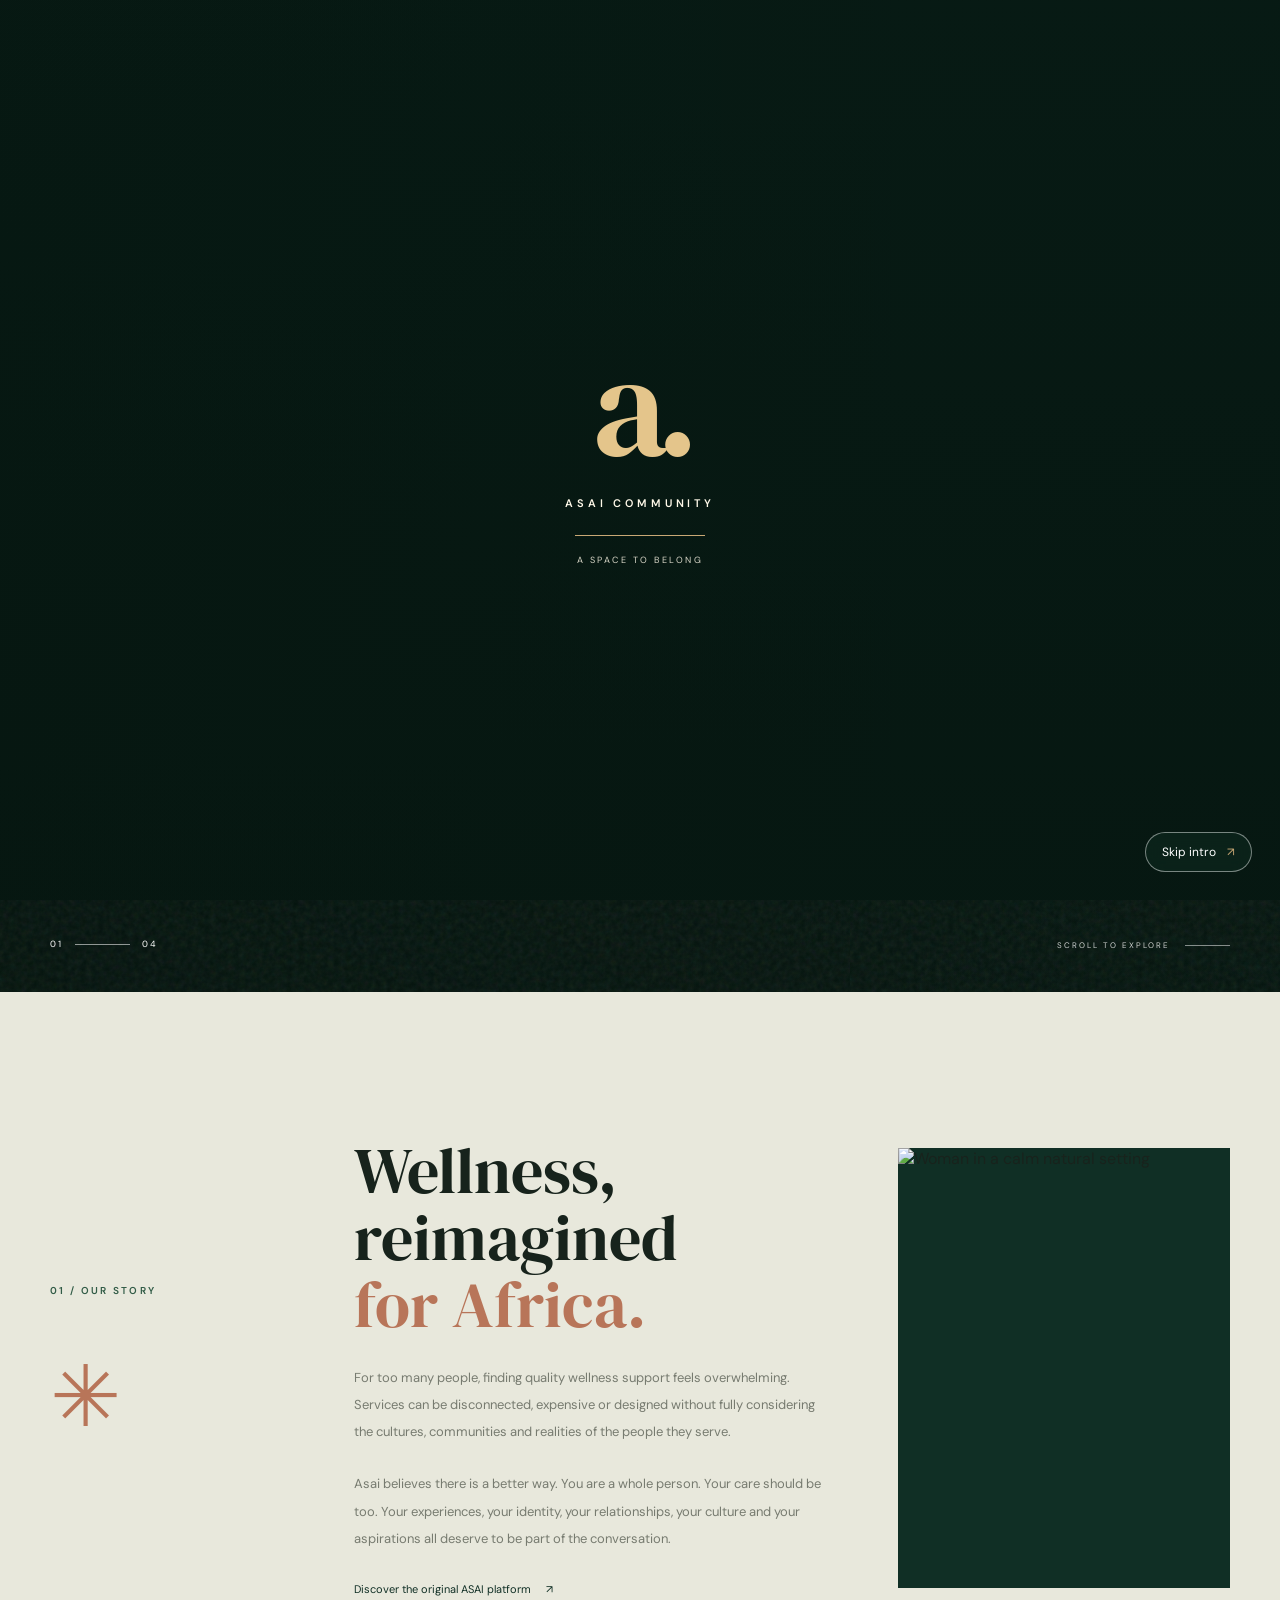
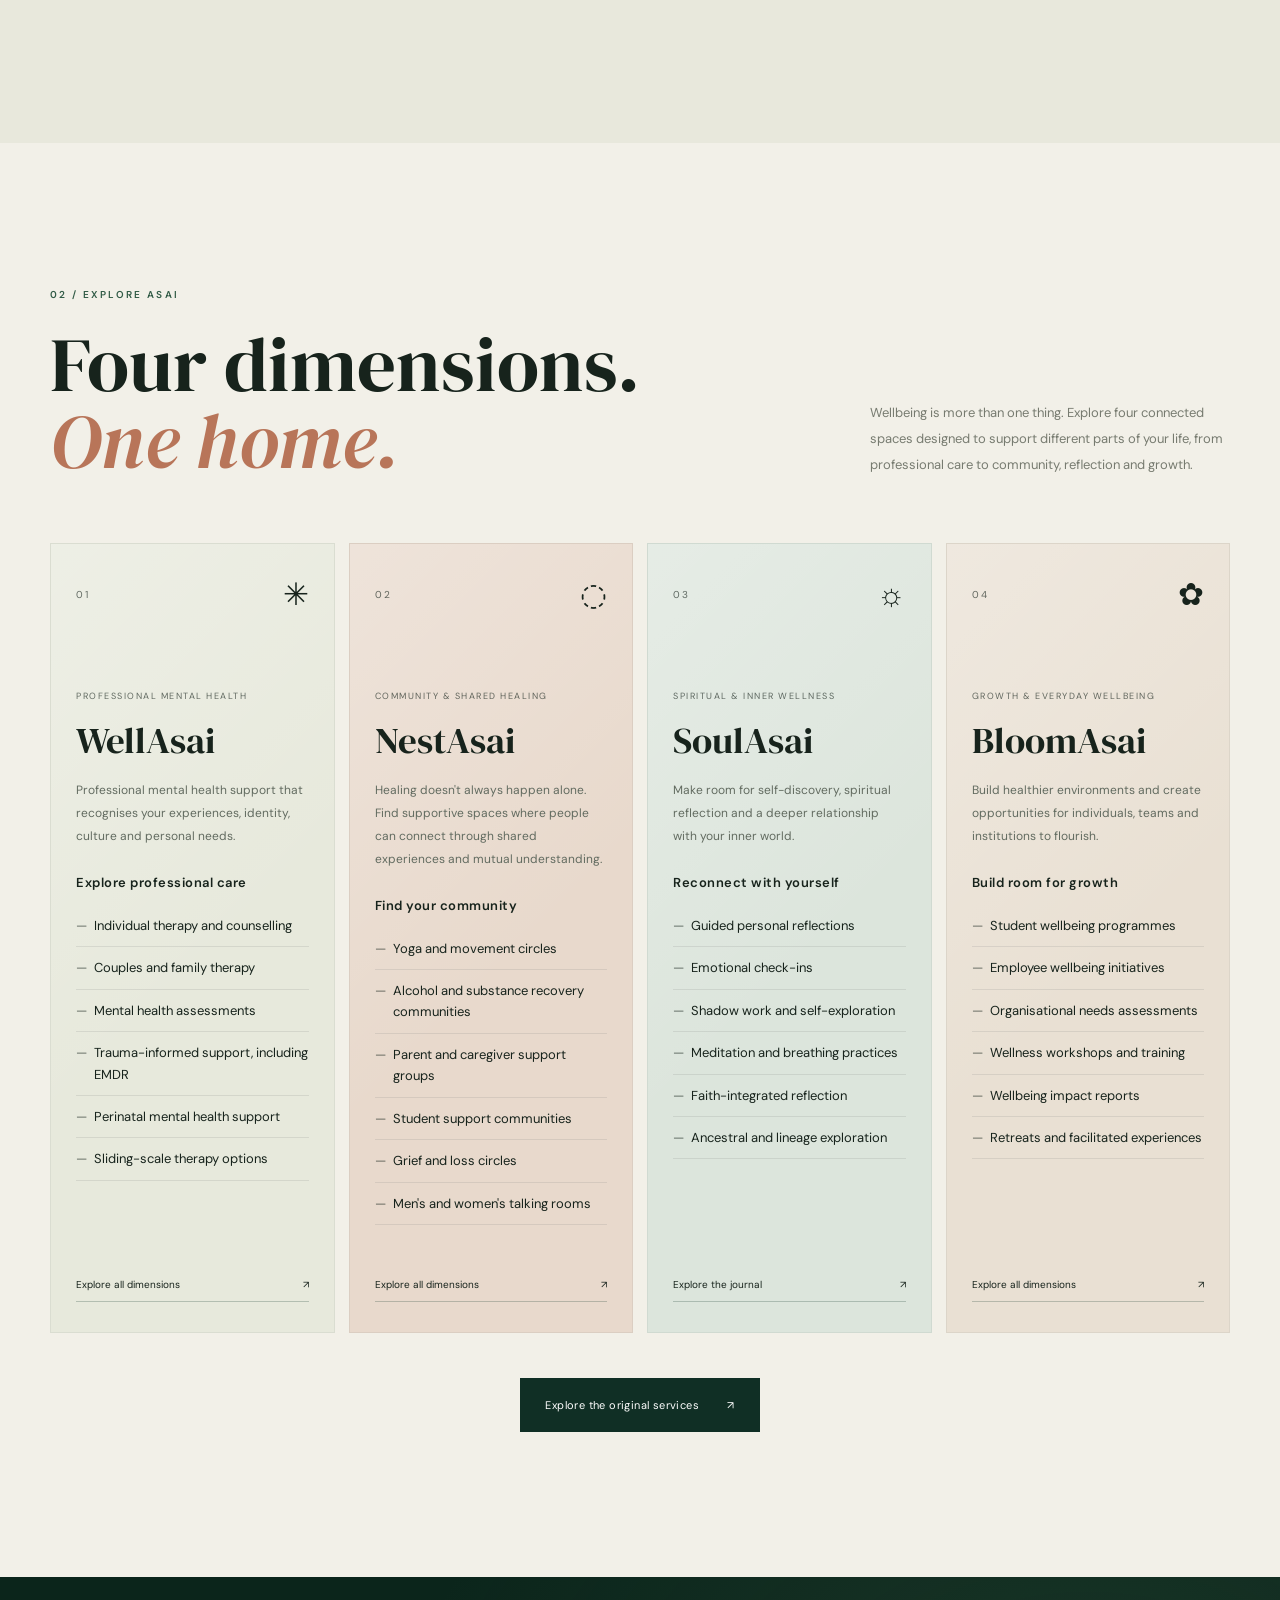
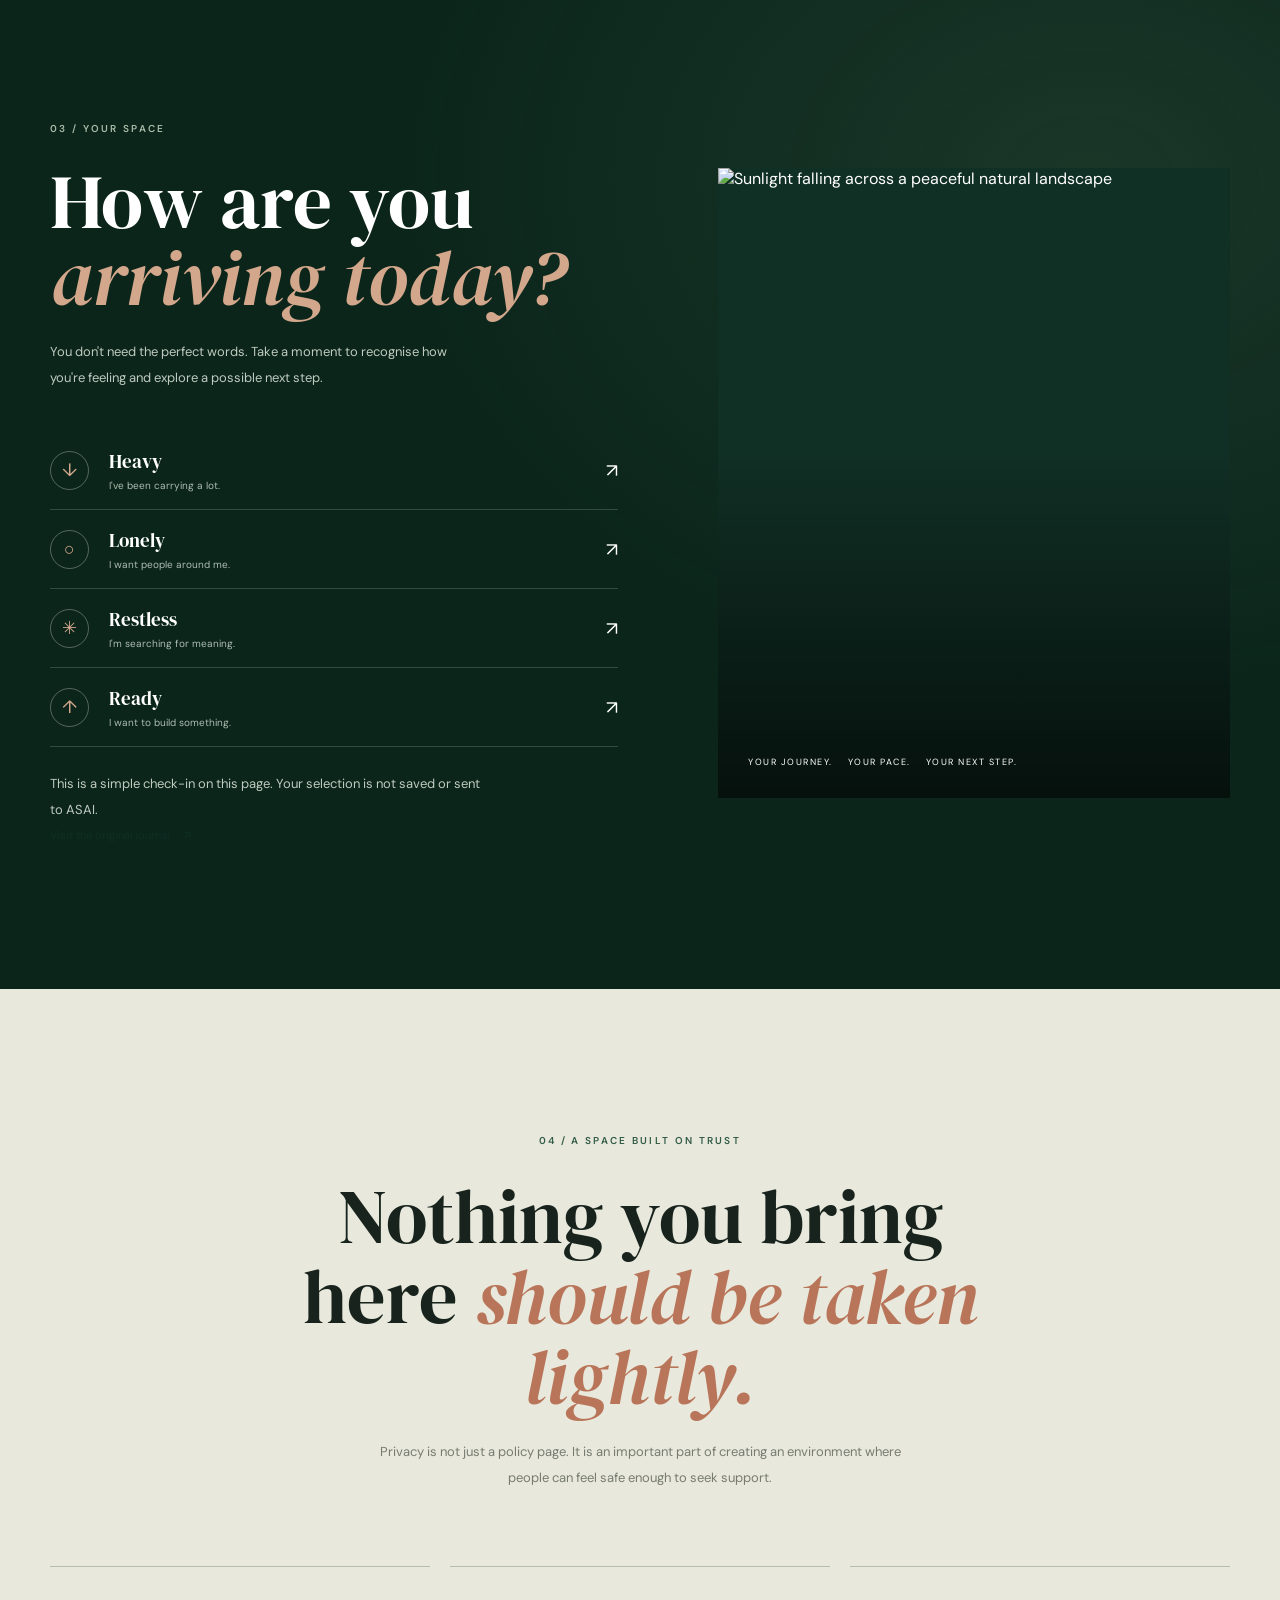
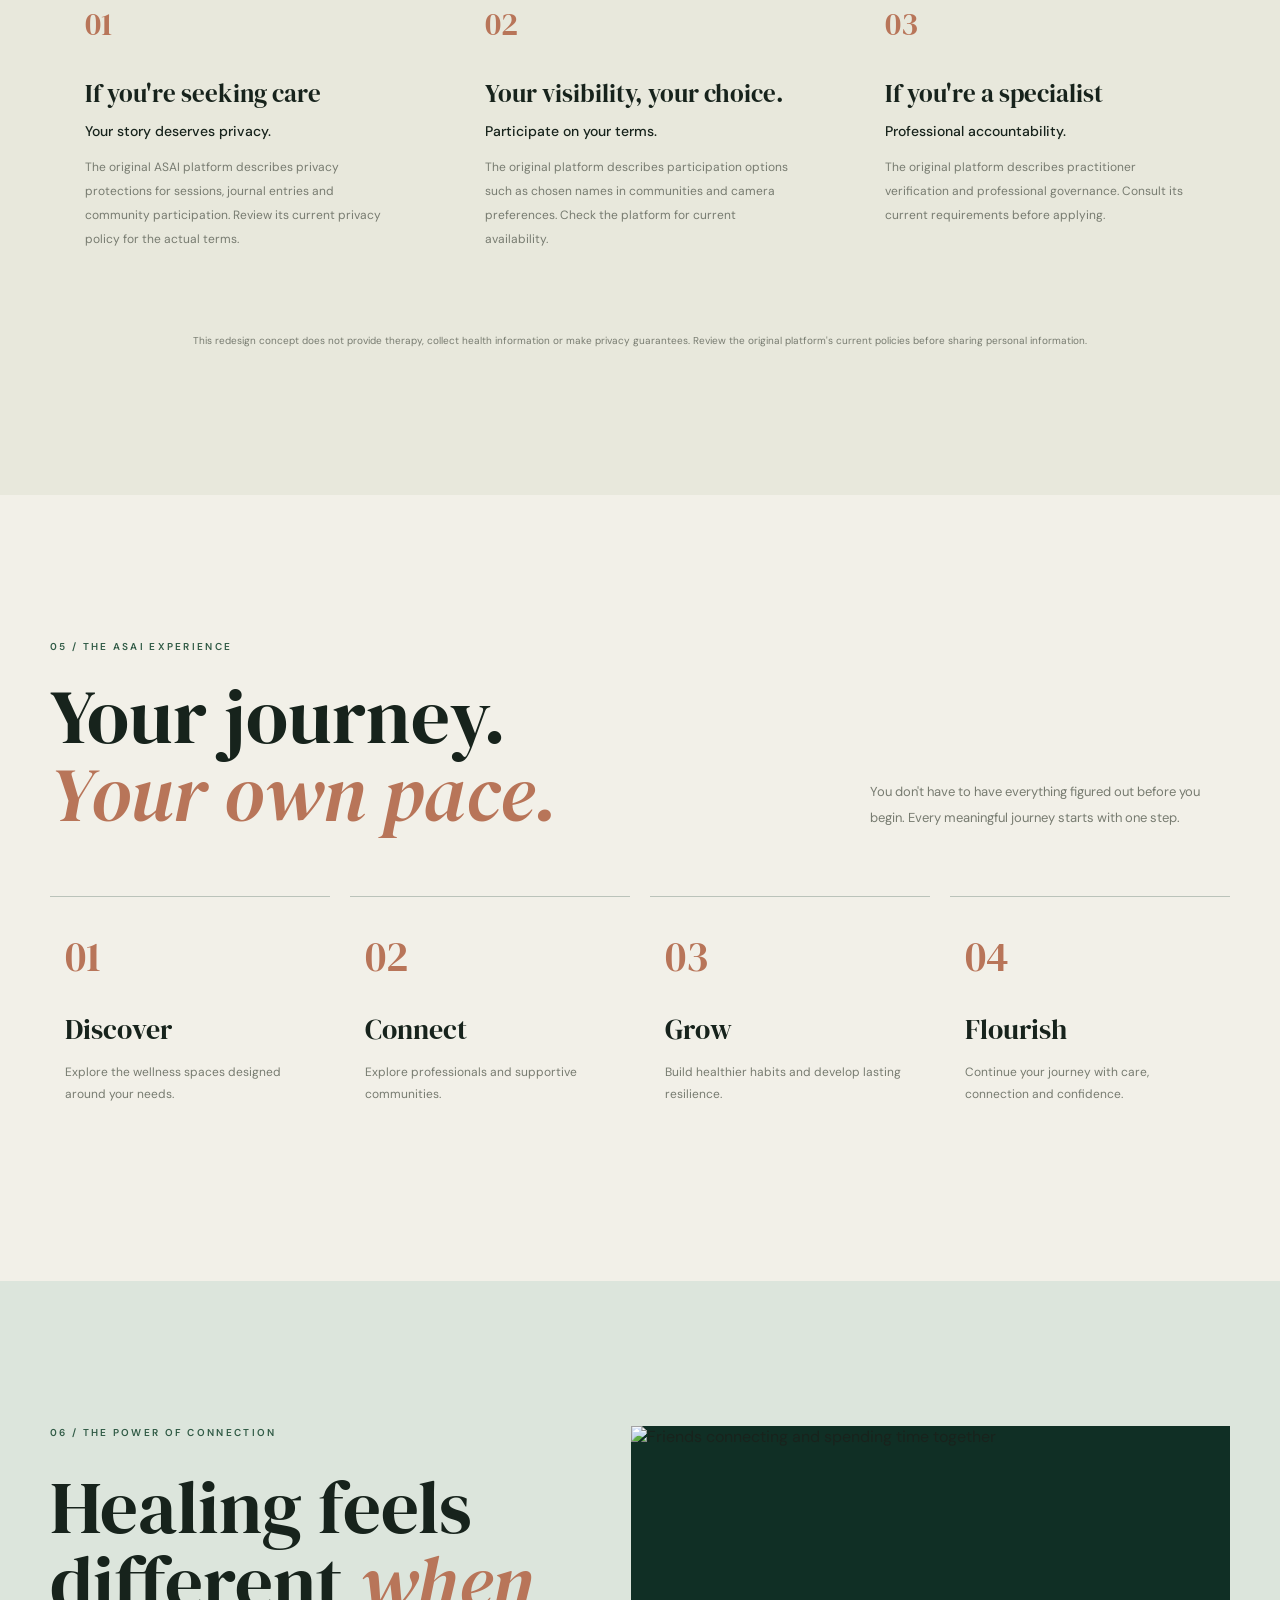
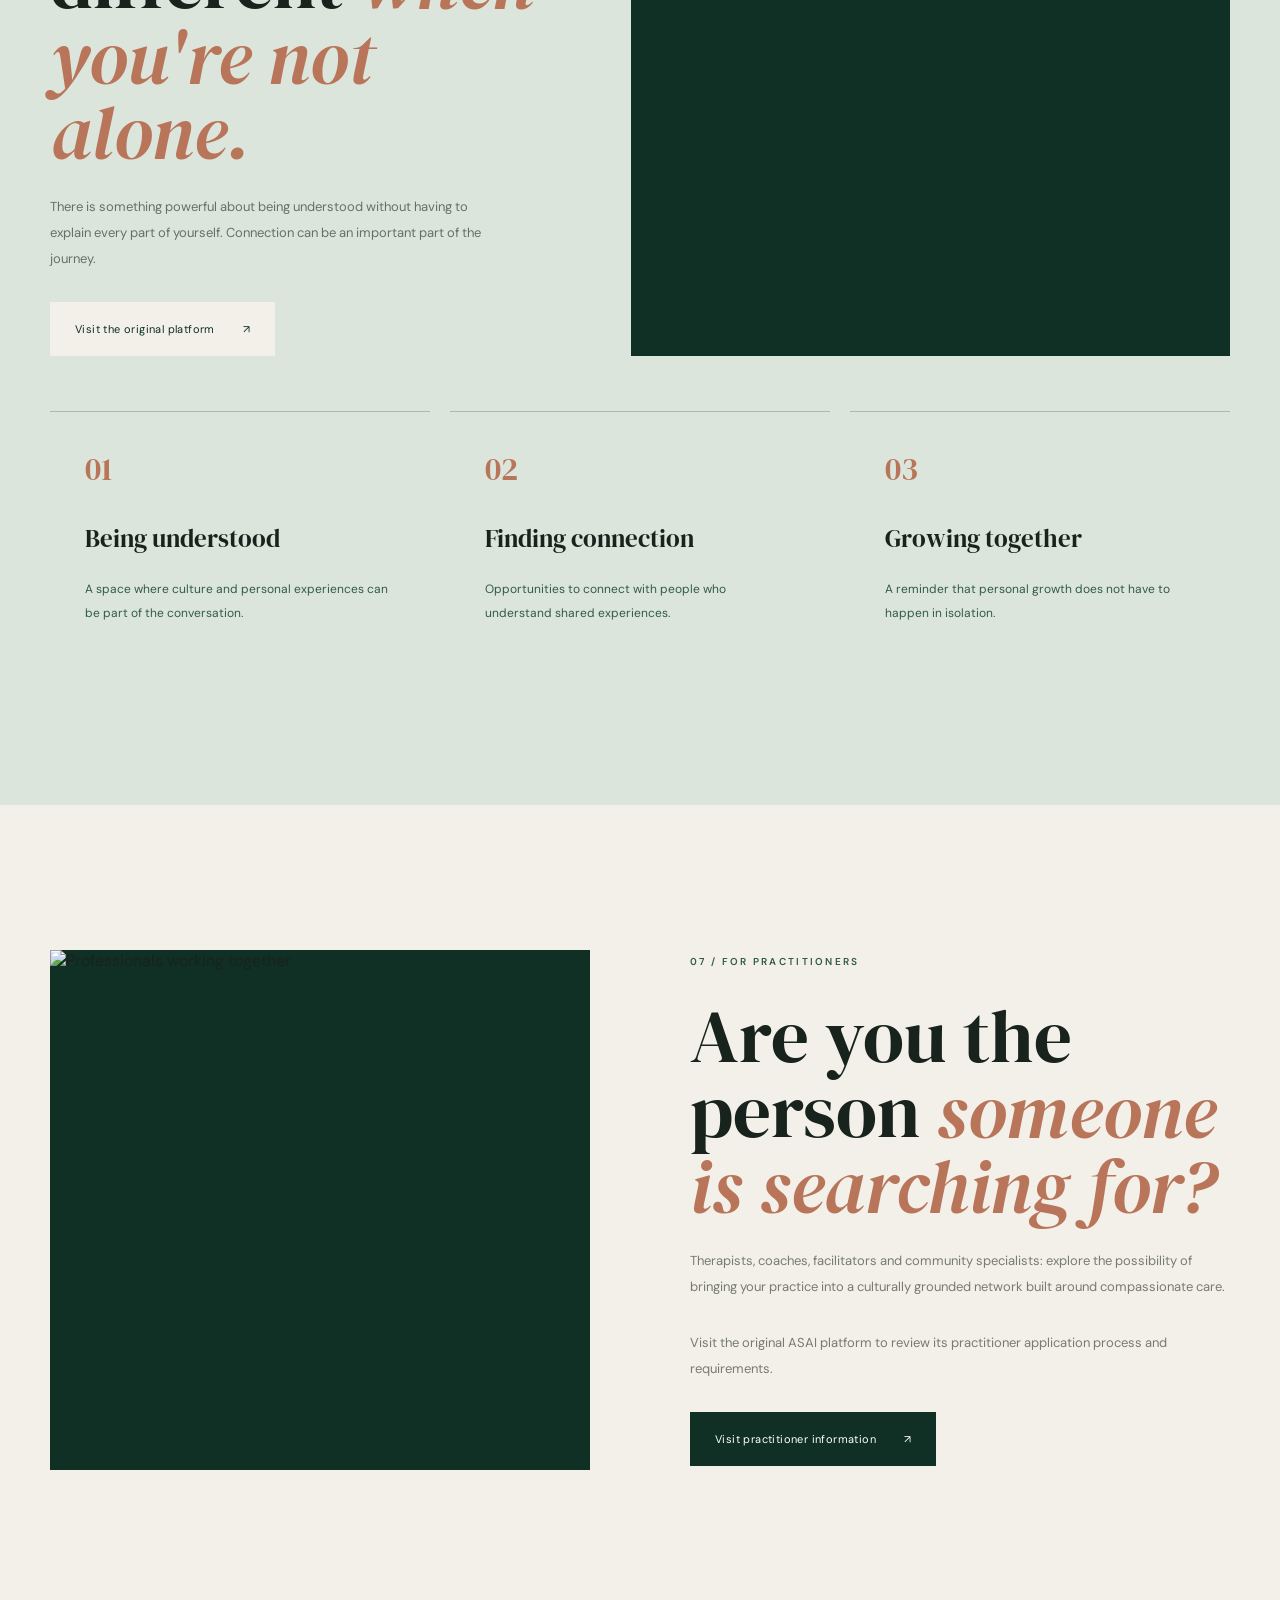
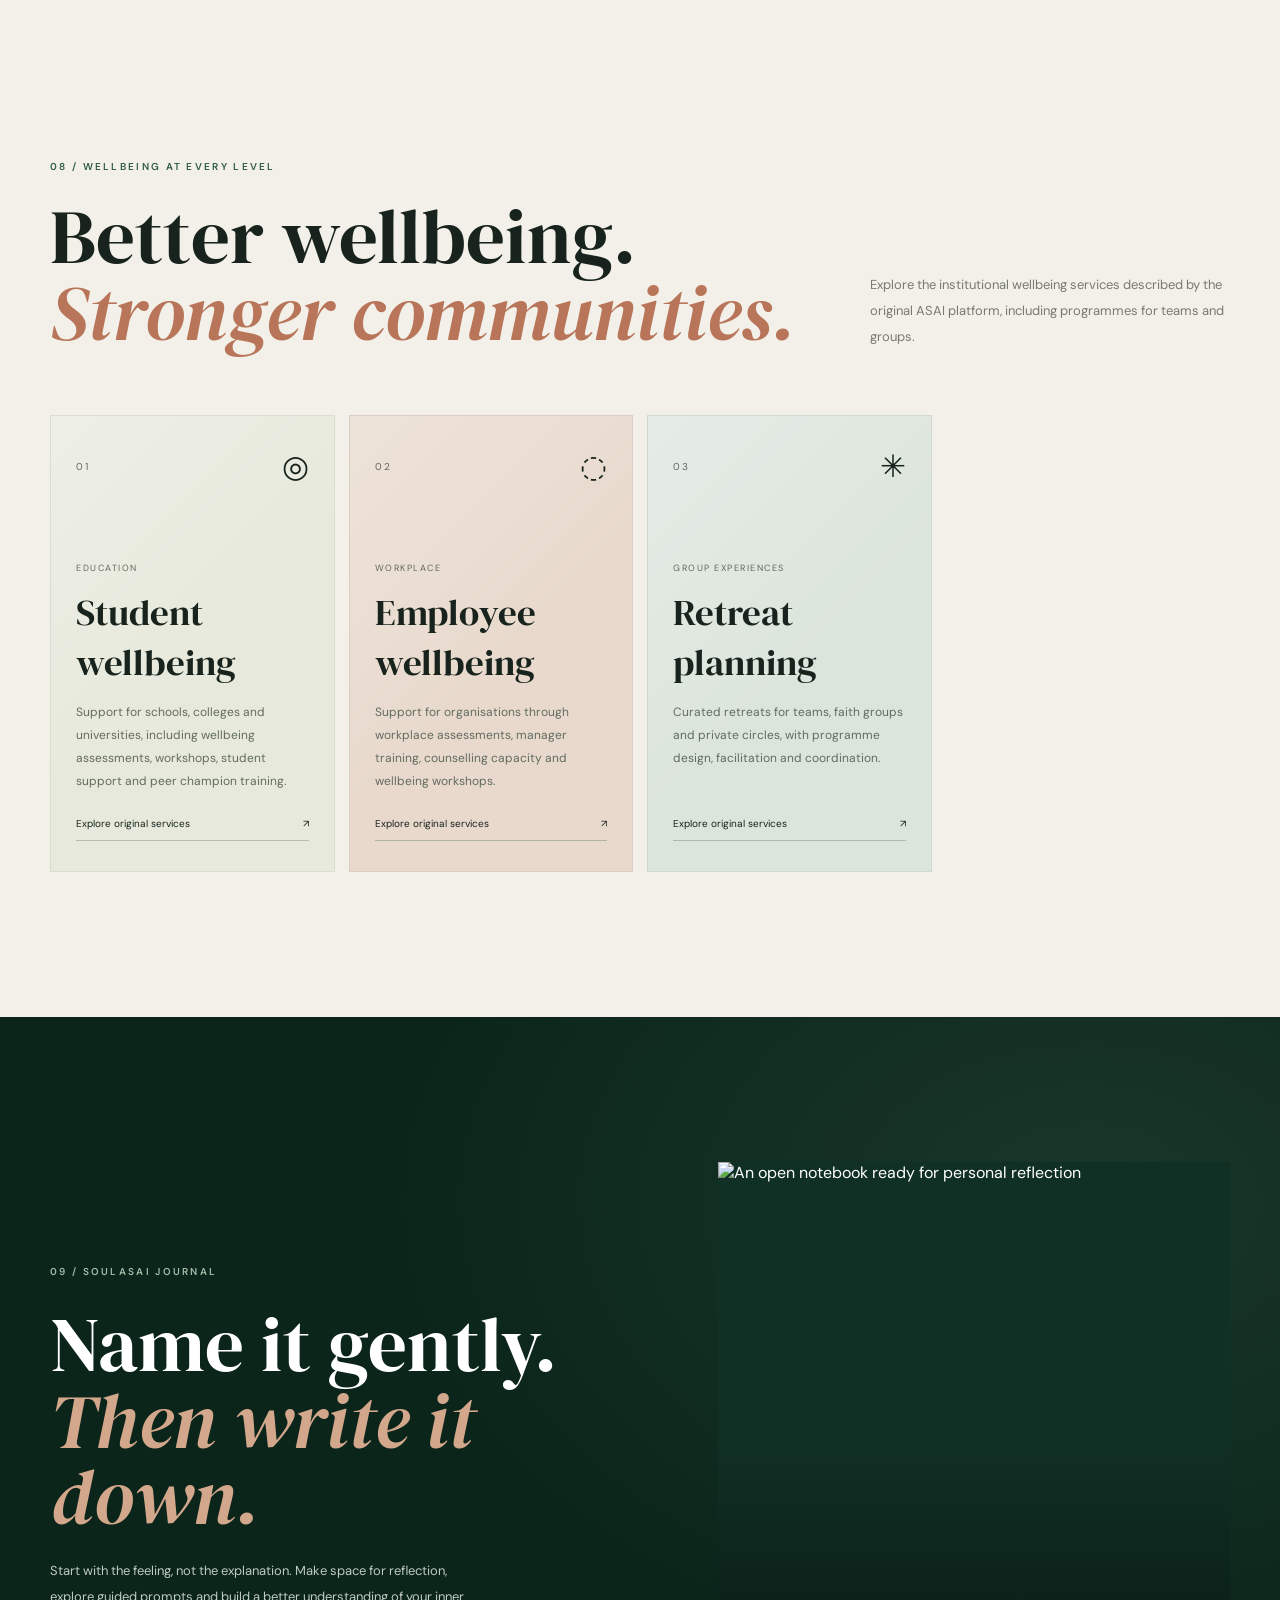
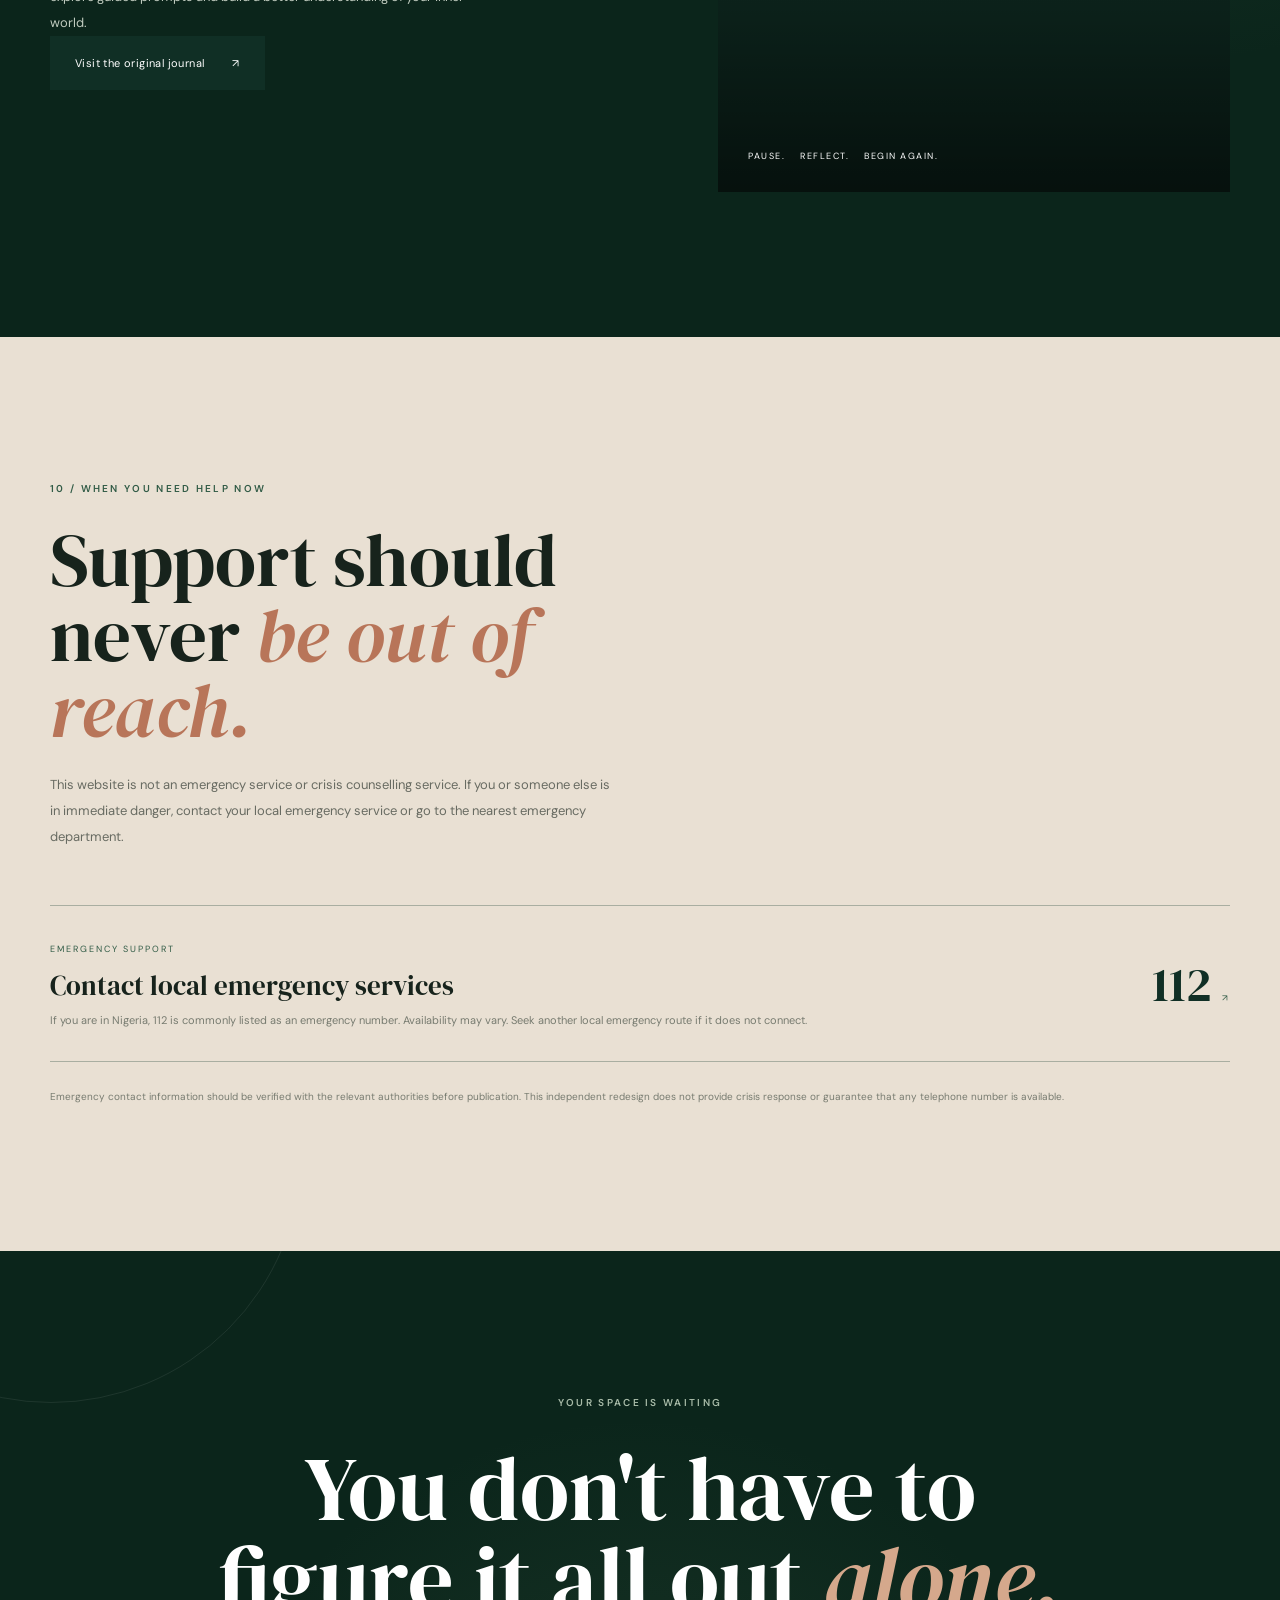
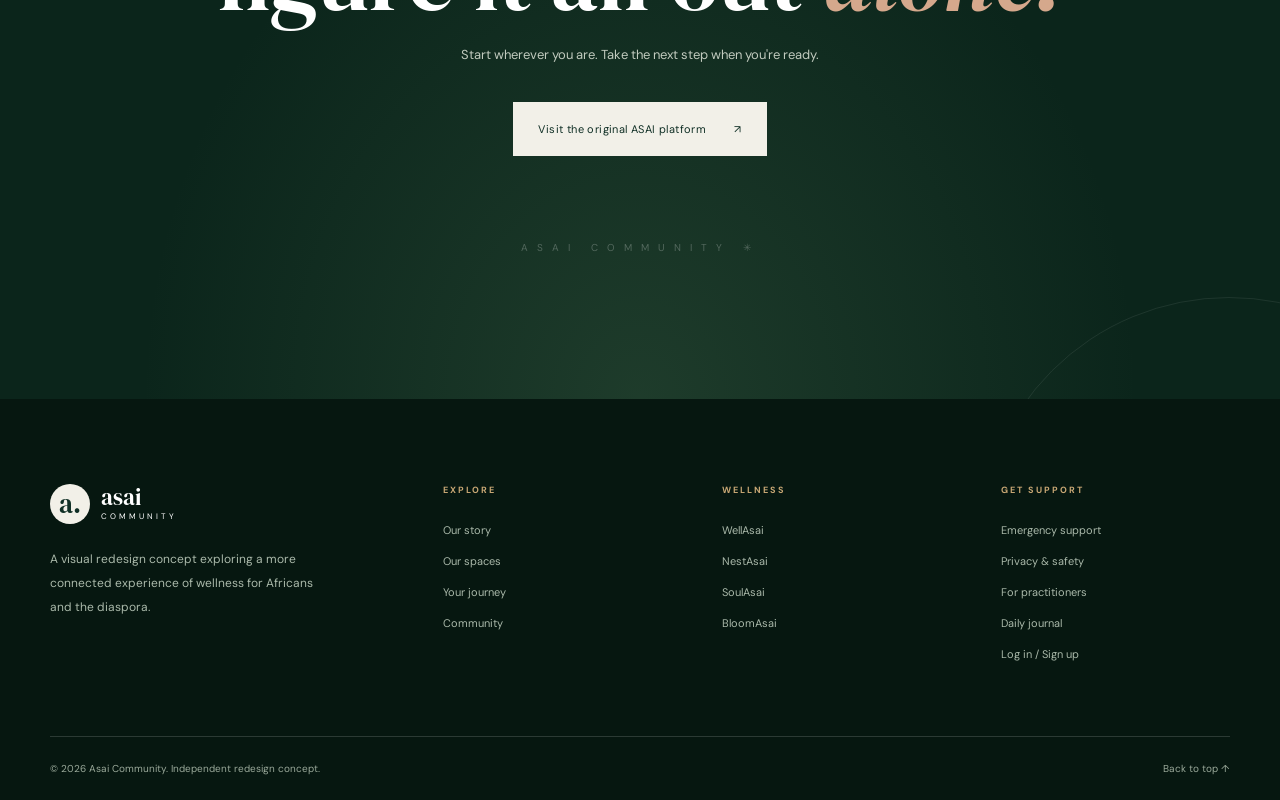
==== commit f391c4c9: "Update index.html" ====
--- a/index.html
+++ b/index.html
@@ -1,112 +1,121 @@
 
 <!DOCTYPE html>
 <html lang="en">
-
 <head>
   <meta charset="UTF-8">
   <meta name="viewport" content="width=device-width, initial-scale=1.0">
 
-  <!-- SEO -->
-  <title>Asai Community | African Mental Wellness, Therapy & Community</title>
-
-  <meta name="description" content="Discover Asai Community: culturally grounded mental wellness, therapy, spiritual wellbeing, shared healing and personal growth for Africans and the diaspora.">
-
-  <meta name="robots" content="index, follow, max-image-preview:large">
+  <!-- PAGE INFORMATION -->
+  <title>Asai Community | Independent Redesign Concept</title>
+
+  <meta
+    name="description"
+    content="An independent redesign concept exploring culturally grounded mental wellness, community, spiritual wellbeing and personal growth."
+  >
+  <meta name="robots" content="noindex, nofollow">
   <meta name="theme-color" content="#102f25">
-
-  <link rel="canonical" href="https://ihmaidaula-star.github.io/asai-connect-redesign/">
 
   <!-- SOCIAL SHARING -->
   <meta property="og:type" content="website">
-  <meta property="og:site_name" content="Asai Community">
-  <meta property="og:url" content="https://ihmaidaula-star.github.io/asai-connect-redesign/">
-  <meta property="og:title" content="Asai Community | Care That Feels Like Home">
-  <meta property="og:description" content="Healing by us, for us. Explore culturally rooted mental wellness, therapy, community and personal growth.">
-  <meta property="og:image" content="https://ihmaidaula-star.github.io/asai-connect-redesign/assets/images/asai-social-preview.jpg">
-  <meta property="og:image:alt" content="Asai Community — culturally rooted wellness and belonging">
+  <meta property="og:title" content="Asai Community | Redesign Concept">
+  <meta
+    property="og:description"
+    content="An independent visual redesign concept for Asai Community."
+  >
+  <meta
+    property="og:image"
+    content="https://ihmaidaula-star.github.io/asai-connect-redesign/assets/images/asai-social-preview.jpg"
+  >
+  <meta
+    property="og:image:alt"
+    content="Asai Community redesign concept"
+  >
 
   <meta name="twitter:card" content="summary_large_image">
-  <meta name="twitter:title" content="Asai Community | Care That Feels Like Home">
-  <meta name="twitter:description" content="A culturally grounded space for African wellness, connection and personal growth.">
-  <meta name="twitter:image" content="https://ihmaidaula-star.github.io/asai-connect-redesign/assets/images/asai-social-preview.jpg">
-
-  <!-- ORGANIZATION STRUCTURED DATA -->
-  <script type="application/ld+json">
-  {
-    "@context": "https://schema.org",
-    "@type": "Organization",
-    "name": "Asai Community",
-    "description": "A community connecting Africans and the diaspora with culturally rooted mental wellness, therapy, spiritual wellbeing and personal growth.",
-    "url": "https://ihmaidaula-star.github.io/asai-connect-redesign/"
-  }
-  </script>
+  <meta name="twitter:title" content="Asai Community | Redesign Concept">
+  <meta
+    name="twitter:description"
+    content="An independent visual redesign concept for Asai Community."
+  >
+  <meta
+    name="twitter:image"
+    content="https://ihmaidaula-star.github.io/asai-connect-redesign/assets/images/asai-social-preview.jpg"
+  >
 
   <!-- FONTS -->
   <link rel="preconnect" href="https://fonts.googleapis.com">
   <link rel="preconnect" href="https://fonts.gstatic.com" crossorigin>
-  <link href="https://fonts.googleapis.com/css2?family=DM+Sans:wght@400;500;600;700&family=DM+Serif+Display&display=swap" rel="stylesheet">
+  <link
+    href="https://fonts.googleapis.com/css2?family=DM+Sans:wght@400;500;600;700&family=DM+Serif+Display&display=swap"
+    rel="stylesheet"
+  >
 
   <!-- STYLES -->
   <link rel="stylesheet" href="css/style.css">
 
   <!-- JAVASCRIPT -->
   <script src="js/script.js" defer></script>
-
 </head>
 
 <body>
 
-  
-
-<!-- CINEMATIC VIDEO INTRO -->
-<div
-  class="cinematic-loader"
-  id="cinematicLoader"
-  aria-label="Asai Community introduction"
->
-  <video
-    class="loader-video"
-    id="loaderVideo"
-    autoplay
-    muted
-    playsinline
-    preload="metadata"
-    poster="assets/images/asai-intro-poster.jpg"
-    aria-hidden="true"
+  <!-- ACCESSIBILITY: SKIP NAVIGATION -->
+  <a class="skip-link" href="#main-content">Skip to content</a>
+
+  <!-- CINEMATIC VIDEO INTRO -->
+  <div
+    class="cinematic-loader"
+    id="cinematicLoader"
+    role="region"
+    aria-label="Website introduction"
   >
-    <source
-      src="assets/videos/asai-intro.mp4"
-      type="video/mp4"
+    <video
+      class="loader-video"
+      id="loaderVideo"
+      autoplay
+      muted
+      playsinline
+      preload="metadata"
+      poster="assets/images/asai-intro-poster.jpg"
+      aria-hidden="true"
+      tabindex="-1"
     >
-  </video>
-
-  <div class="loader-overlay"></div>
-
-  <div class="loader-content">
-    <div class="loader-symbol">a.</div>
-    <div class="loader-name">ASAI COMMUNITY</div>
-
-    <div class="loader-line">
-      <span></span>
+      <source
+        src="assets/videos/asai-intro.mp4"
+        type="video/mp4"
+      >
+    </video>
+
+    <div class="loader-overlay" aria-hidden="true"></div>
+
+    <div class="loader-content" aria-hidden="true">
+      <div class="loader-symbol">a.</div>
+      <div class="loader-name">ASAI COMMUNITY</div>
+
+      <div class="loader-line">
+        <span></span>
+      </div>
+
+      <p>A SPACE TO BELONG</p>
     </div>
 
-    <p>A SPACE TO BELONG</p>
+    <button
+      class="loader-skip"
+      id="loaderSkip"
+      type="button"
+    >
+      Skip intro <span aria-hidden="true">↗</span>
+    </button>
   </div>
 
-  <button
-    class="loader-skip"
-    id="loaderSkip"
-    type="button"
-  >
-    Skip intro <span>↗</span>
-  </button>
-</div>
-
-
-
-  <!-- ANNOUNCEMENT -->
+  <!-- REDESIGN DISCLOSURE -->
   <div class="announcement">
-    <p>Healing by us, for us. <span>A space to feel understood, supported and at home.</span></p>
+    <p>
+      Independent redesign concept.
+      <span>
+        This is a visual concept, not the official ASAI platform.
+      </span>
+    </p>
   </div>
 
   <!-- NAVIGATION -->
@@ -114,7 +123,7 @@
     <nav class="navbar container" aria-label="Main navigation">
 
       <a href="#top" class="brand" aria-label="Asai Community home">
-        <span class="brand-mark">a.</span>
+        <span class="brand-mark" aria-hidden="true">a.</span>
         <span class="brand-name">asai<span>community</span></span>
       </a>
 
@@ -133,7 +142,7 @@
         <a href="#about">Our story</a>
         <a href="#services">Our spaces</a>
         <a href="#journey">Your journey</a>
-        <a href="#community">Community stories</a>
+        <a href="#community">Community</a>
       </div>
 
       <a
@@ -142,36 +151,37 @@
         target="_blank"
         rel="noopener noreferrer"
       >
-        Get started <span>↗</span>
+        Visit ASAI <span aria-hidden="true">↗</span>
       </a>
 
     </nav>
   </header>
 
-  <main>
-
-    <!-- CINEMATIC HERO -->
-    <section class="hero-cinematic">
+  <main id="main-content">
+
+    <!-- HERO -->
+    <section class="hero-cinematic" aria-labelledby="hero-title">
 
       <div class="cinematic-background">
         <img
-          src="https://images.unsplash.com/photo-1490682143684-14369e18dce8?auto=format&fit=crop&w=2400&q=90"
+          src="https://images.unsplash.com/photo-1490682143684-14369e18dce8?auto=format&fit=crop&w=2400&q=85"
           alt="Golden sunrise illuminating a peaceful mountain landscape"
           fetchpriority="high"
+          decoding="async"
         >
       </div>
 
-      <div class="hero-shade"></div>
-      <div class="hero-grain"></div>
+      <div class="hero-shade" aria-hidden="true"></div>
+      <div class="hero-grain" aria-hidden="true"></div>
 
       <div class="hero-cinematic-content container">
 
         <div class="hero-overline">
-          <span></span>
+          <span aria-hidden="true"></span>
           A NEW PERSPECTIVE ON WELLNESS
         </div>
 
-        <h1 class="cinematic-title">
+        <h1 class="cinematic-title" id="hero-title">
           <span>You deserve</span>
           <span class="title-indent">care that feels</span>
           <span class="title-highlight">like home.</span>
@@ -186,19 +196,18 @@
           </p>
 
           <a href="#services" class="cinematic-discover">
-            <span class="discover-circle">↘</span>
+            <span class="discover-circle" aria-hidden="true">↘</span>
             <span>DISCOVER YOUR SPACE</span>
           </a>
 
         </div>
-
-      </div>
-
-      <div class="hero-side-label">
+      </div>
+
+      <div class="hero-side-label" aria-hidden="true">
         WELLNESS WITHOUT LOSING YOURSELF
       </div>
 
-      <div class="hero-index">
+      <div class="hero-index" aria-hidden="true">
         <span>01</span>
         <span class="index-line"></span>
         <span>04</span>
@@ -206,19 +215,19 @@
 
       <a href="#about" class="hero-scroll">
         SCROLL TO EXPLORE
-        <span></span>
+        <span aria-hidden="true"></span>
       </a>
 
     </section>
 
-    <!-- INTRODUCTION -->
+    <!-- OUR STORY -->
     <section class="intro section-padding" id="about">
 
       <div class="container intro-grid">
 
         <div class="intro-label">
           <span class="eyebrow">01 / OUR STORY</span>
-          <div class="intro-symbol">✳</div>
+          <div class="intro-symbol" aria-hidden="true">✳</div>
         </div>
 
         <div class="intro-content">
@@ -248,7 +257,8 @@
             target="_blank"
             rel="noopener noreferrer"
           >
-            Discover the Asai experience <span>↗</span>
+            Discover the original ASAI platform
+            <span aria-hidden="true">↗</span>
           </a>
 
         </div>
@@ -256,16 +266,16 @@
         <div class="intro-image">
           <img
             src="https://images.unsplash.com/photo-1524504388940-b1c1722653e1?auto=format&fit=crop&w=850&q=85"
-            alt="Woman in a calm, natural setting"
+            alt="Woman in a calm natural setting"
             loading="lazy"
+            decoding="async"
           >
         </div>
 
       </div>
-
     </section>
 
-    <!-- SERVICES -->
+    <!-- FOUR ASAI DIMENSIONS -->
     <section class="services section-padding" id="services">
 
       <div class="container">
@@ -278,9 +288,9 @@
           </div>
 
           <p>
-            Wellbeing is more than one thing.
-            Whether you need professional care, meaningful connection,
-            spiritual reflection or room to grow, there is a place to begin.
+            Wellbeing is more than one thing. Explore four connected
+            spaces designed to support different parts of your life,
+            from professional care to community, reflection and growth.
           </p>
 
         </div>
@@ -292,18 +302,30 @@
 
             <div class="service-top">
               <span class="service-number">01</span>
-              <span class="service-icon">✳</span>
+              <span class="service-icon" aria-hidden="true">✳</span>
             </div>
 
-            <span class="service-category">PROFESSIONAL MENTAL HEALTH</span>
+            <span class="service-category">
+              PROFESSIONAL MENTAL HEALTH
+            </span>
 
             <h3>WellAsai</h3>
 
             <p>
-              Clinical care with people who understand your context
-              before you explain it. A space for professional,
-              culturally aware mental health support.
-            </p>
+              Professional mental health support that recognises
+              your experiences, identity, culture and personal needs.
+            </p>
+
+            <h4>Explore professional care</h4>
+
+            <ul>
+              <li>Individual therapy and counselling</li>
+              <li>Couples and family therapy</li>
+              <li>Mental health assessments</li>
+              <li>Trauma-informed support, including EMDR</li>
+              <li>Perinatal mental health support</li>
+              <li>Sliding-scale therapy options</li>
+            </ul>
 
             <a
               href="https://asai-connect-wellness.lovable.app/dimensions"
@@ -311,7 +333,8 @@
               target="_blank"
               rel="noopener noreferrer"
             >
-              Explore WellAsai <span>↗</span>
+              Explore all dimensions
+              <span aria-hidden="true">↗</span>
             </a>
 
           </article>
@@ -321,18 +344,31 @@
 
             <div class="service-top">
               <span class="service-number">02</span>
-              <span class="service-icon">◌</span>
+              <span class="service-icon" aria-hidden="true">◌</span>
             </div>
 
-            <span class="service-category">COMMUNITY & SHARED HEALING</span>
+            <span class="service-category">
+              COMMUNITY & SHARED HEALING
+            </span>
 
             <h3>NestAsai</h3>
 
             <p>
-              Find your people, not just a professional.
-              Discover supportive circles, shared experiences
-              and communities where you can feel understood.
-            </p>
+              Healing doesn't always happen alone. Find supportive
+              spaces where people can connect through shared
+              experiences and mutual understanding.
+            </p>
+
+            <h4>Find your community</h4>
+
+            <ul>
+              <li>Yoga and movement circles</li>
+              <li>Alcohol and substance recovery communities</li>
+              <li>Parent and caregiver support groups</li>
+              <li>Student support communities</li>
+              <li>Grief and loss circles</li>
+              <li>Men's and women's talking rooms</li>
+            </ul>
 
             <a
               href="https://asai-connect-wellness.lovable.app/dimensions"
@@ -340,7 +376,8 @@
               target="_blank"
               rel="noopener noreferrer"
             >
-              Explore NestAsai <span>↗</span>
+              Explore all dimensions
+              <span aria-hidden="true">↗</span>
             </a>
 
           </article>
@@ -350,18 +387,30 @@
 
             <div class="service-top">
               <span class="service-number">03</span>
-              <span class="service-icon">☼</span>
+              <span class="service-icon" aria-hidden="true">☼</span>
             </div>
 
-            <span class="service-category">SPIRITUAL WELLNESS</span>
+            <span class="service-category">
+              SPIRITUAL & INNER WELLNESS
+            </span>
 
             <h3>SoulAsai</h3>
 
             <p>
-              Make room for reflection, journaling, faith,
-              inner peace and a deeper understanding of yourself.
-              Explore the work that happens in the quiet.
-            </p>
+              Make room for self-discovery, spiritual reflection
+              and a deeper relationship with your inner world.
+            </p>
+
+            <h4>Reconnect with yourself</h4>
+
+            <ul>
+              <li>Guided personal reflections</li>
+              <li>Emotional check-ins</li>
+              <li>Shadow work and self-exploration</li>
+              <li>Meditation and breathing practices</li>
+              <li>Faith-integrated reflection</li>
+              <li>Ancestral and lineage exploration</li>
+            </ul>
 
             <a
               href="https://asai-connect-wellness.lovable.app/journal"
@@ -369,7 +418,8 @@
               target="_blank"
               rel="noopener noreferrer"
             >
-              Explore SoulAsai <span>↗</span>
+              Explore the journal
+              <span aria-hidden="true">↗</span>
             </a>
 
           </article>
@@ -379,184 +429,59 @@
 
             <div class="service-top">
               <span class="service-number">04</span>
-              <span class="service-icon">✿</span>
+              <span class="service-icon" aria-hidden="true">✿</span>
             </div>
 
-
-<!-- SERVICES / FOUR DIMENSIONS -->
-<section class="services section-padding" id="services">
-  <div class="container">
-
-    <div class="section-heading">
-      <div>
-        <span class="eyebrow">02 / EXPLORE ASAI</span>
-        <h2>Four dimensions.<br><em>One home.</em></h2>
-      </div>
-      <p>
-        Wellbeing is more than one thing. Explore four connected
-        spaces designed to support different parts of your life,
-        from professional care to community, reflection and growth.
-      </p>
-    </div>
-
-    <div class="service-grid">
-
-      <!-- WELLASAI -->
-      <article class="service-card service-well">
-        <div class="service-top">
-          <span class="service-number">01</span>
-          <span class="service-icon">✳</span>
-        </div>
-
-        <span class="service-category">PROFESSIONAL MENTAL HEALTH</span>
-        <h3>WellAsai</h3>
-
-        <p>
-          Professional mental health support that recognises
-          your experiences, identity, culture and personal needs.
-        </p>
-
-        <h4>Explore professional care</h4>
-        <ul>
-          <li>Individual therapy and counselling</li>
-          <li>Couples and family therapy</li>
-          <li>Mental health assessments</li>
-          <li>Trauma-informed support, including EMDR</li>
-          <li>Perinatal mental health support</li>
-          <li>Sliding-scale therapy options</li>
-        </ul>
-
-        <a
-          href="https://asai-connect-wellness.lovable.app/dimensions"
-          class="service-link"
-          target="_blank"
-          rel="noopener noreferrer"
-        >
-          Explore WellAsai <span>↗</span>
-        </a>
-      </article>
-
-      <!-- NESTASAI -->
-      <article class="service-card service-nest">
-        <div class="service-top">
-          <span class="service-number">02</span>
-          <span class="service-icon">◌</span>
-        </div>
-
-        <span class="service-category">COMMUNITY & SHARED HEALING</span>
-        <h3>NestAsai</h3>
-
-        <p>
-          Healing doesn't always happen alone. Find supportive
-          spaces where people can connect through shared
-          experiences and mutual understanding.
-        </p>
-
-        <h4>Find your community</h4>
-        <ul>
-          <li>Yoga and movement circles</li>
-          <li>Alcohol and substance recovery communities</li>
-          <li>Parent and caregiver support groups</li>
-          <li>Student support communities</li>
-          <li>Grief and loss circles</li>
-          <li>Men's and women's talking rooms</li>
-        </ul>
-
-        <a
-          href="https://asai-connect-wellness.lovable.app/dimensions"
-          class="service-link"
-          target="_blank"
-          rel="noopener noreferrer"
-        >
-          Explore NestAsai <span>↗</span>
-        </a>
-      </article>
-
-      <!-- SOULASAI -->
-      <article class="service-card service-soul">
-        <div class="service-top">
-          <span class="service-number">03</span>
-          <span class="service-icon">☼</span>
-        </div>
-
-        <span class="service-category">SPIRITUAL & INNER WELLNESS</span>
-        <h3>SoulAsai</h3>
-
-        <p>
-          Make room for self-discovery, spiritual reflection
-          and a deeper relationship with your inner world.
-        </p>
-
-        <h4>Reconnect with yourself</h4>
-        <ul>
-          <li>Guided personal reflections</li>
-          <li>Emotional check-ins</li>
-          <li>Shadow work and self-exploration</li>
-          <li>Meditation and breathing practices</li>
-          <li>Faith-integrated reflection</li>
-          <li>Ancestral and lineage exploration</li>
-        </ul>
-
-        <a
-          href="https://asai-connect-wellness.lovable.app/journal"
-          class="service-link"
-          target="_blank"
-          rel="noopener noreferrer"
-        >
-          Explore SoulAsai <span>↗</span>
-        </a>
-      </article>
-
-      <!-- BLOOMASAI -->
-      <article class="service-card service-bloom">
-        <div class="service-top">
-          <span class="service-number">04</span>
-          <span class="service-icon">✿</span>
-        </div>
-
-        <span class="service-category">GROWTH & EVERYDAY WELLBEING</span>
-        <h3>BloomAsai</h3>
-
-        <p>
-          Build healthier environments and create opportunities
-          for individuals, teams and institutions to flourish.
-        </p>
-
-        <h4>Build room for growth</h4>
-        <ul>
-          <li>Student wellbeing programmes</li>
-          <li>Employee wellbeing initiatives</li>
-          <li>Organisational needs assessments</li>
-          <li>Wellness workshops and training</li>
-          <li>Wellbeing impact reports</li>
-          <li>Retreats and facilitated experiences</li>
-        </ul>
-
-        <a
-          href="https://asai-connect-wellness.lovable.app/dimensions"
-          class="service-link"
-          target="_blank"
-          rel="noopener noreferrer"
-        >
-          Explore BloomAsai <span>↗</span>
-        </a>
-      </article>
-
-    </div>
-
-    <div class="services-more">
-      <a
-        href="https://asai-connect-wellness.lovable.app/dimensions"
-        class="button button-dark"
-        target="_blank"
-        rel="noopener noreferrer"
-      >
-        Explore all services <span>↗</span>
-      </a>
-    </div>
-
-  </div>
-</section>
+            <span class="service-category">
+              GROWTH & EVERYDAY WELLBEING
+            </span>
+
+            <h3>BloomAsai</h3>
+
+            <p>
+              Build healthier environments and create opportunities
+              for individuals, teams and institutions to flourish.
+            </p>
+
+            <h4>Build room for growth</h4>
+
+            <ul>
+              <li>Student wellbeing programmes</li>
+              <li>Employee wellbeing initiatives</li>
+              <li>Organisational needs assessments</li>
+              <li>Wellness workshops and training</li>
+              <li>Wellbeing impact reports</li>
+              <li>Retreats and facilitated experiences</li>
+            </ul>
+
+            <a
+              href="https://asai-connect-wellness.lovable.app/dimensions"
+              class="service-link"
+              target="_blank"
+              rel="noopener noreferrer"
+            >
+              Explore all dimensions
+              <span aria-hidden="true">↗</span>
+            </a>
+
+          </article>
+
+        </div>
+
+        <div class="services-more">
+          <a
+            href="https://asai-connect-wellness.lovable.app/dimensions"
+            class="button button-dark"
+            target="_blank"
+            rel="noopener noreferrer"
+          >
+            Explore the original services
+            <span aria-hidden="true">↗</span>
+          </a>
+        </div>
+
+      </div>
+    </section>
 
     <!-- FIND YOUR SPACE -->
     <section class="find-space section-padding" id="find-space">
@@ -573,52 +498,82 @@
           </h2>
 
           <p>
-  You don't need the perfect words.
-  Take a moment to recognise how you're feeling
-  and explore a possible next step.
-</p>
-
-          <div class="mood-options">
-
-            <button class="mood-option" type="button" data-mood="heavy" aria-pressed="false">
-              <span class="mood-symbol">↓</span>
+            You don't need the perfect words.
+            Take a moment to recognise how you're feeling
+            and explore a possible next step.
+          </p>
+
+          <div class="mood-options" aria-label="Choose how you are feeling">
+
+            <button
+              class="mood-option"
+              type="button"
+              data-mood="heavy"
+              aria-pressed="false"
+            >
+              <span class="mood-symbol" aria-hidden="true">↓</span>
               <span>
                 <strong>Heavy</strong>
                 <small>I've been carrying a lot.</small>
               </span>
-              <span class="mood-arrow">↗</span>
+              <span class="mood-arrow" aria-hidden="true">↗</span>
             </button>
 
-            <button class="mood-option" type="button" data-mood="lonely" aria-pressed="false">
-              <span class="mood-symbol">○</span>
+            <button
+              class="mood-option"
+              type="button"
+              data-mood="lonely"
+              aria-pressed="false"
+            >
+              <span class="mood-symbol" aria-hidden="true">○</span>
               <span>
                 <strong>Lonely</strong>
                 <small>I want people around me.</small>
               </span>
-              <span class="mood-arrow">↗</span>
+              <span class="mood-arrow" aria-hidden="true">↗</span>
             </button>
 
-            <button class="mood-option" type="button" data-mood="restless" aria-pressed="false">
-              <span class="mood-symbol">✳</span>
+            <button
+              class="mood-option"
+              type="button"
+              data-mood="restless"
+              aria-pressed="false"
+            >
+              <span class="mood-symbol" aria-hidden="true">✳</span>
               <span>
                 <strong>Restless</strong>
                 <small>I'm searching for meaning.</small>
               </span>
-              <span class="mood-arrow">↗</span>
+              <span class="mood-arrow" aria-hidden="true">↗</span>
             </button>
 
-            <button class="mood-option" type="button" data-mood="ready" aria-pressed="false">
-              <span class="mood-symbol">↑</span>
+            <button
+              class="mood-option"
+              type="button"
+              data-mood="ready"
+              aria-pressed="false"
+            >
+              <span class="mood-symbol" aria-hidden="true">↑</span>
               <span>
                 <strong>Ready</strong>
                 <small>I want to build something.</small>
               </span>
-              <span class="mood-arrow">↗</span>
+              <span class="mood-arrow" aria-hidden="true">↗</span>
             </button>
 
           </div>
 
-          <div class="mood-result" aria-live="polite" hidden></div>
+          <p class="mood-disclaimer">
+            This is a simple check-in on this page.
+            Your selection is not saved or sent to ASAI.
+          </p>
+
+          <div
+            class="mood-result"
+            aria-live="polite"
+            aria-atomic="true"
+            hidden
+          ></div>
 
           <a
             href="https://asai-connect-wellness.lovable.app/journal"
@@ -626,7 +581,8 @@
             target="_blank"
             rel="noopener noreferrer"
           >
-            Open your journal and mood tracker <span>↗</span>
+            Visit the original journal
+            <span aria-hidden="true">↗</span>
           </a>
 
         </div>
@@ -637,9 +593,10 @@
             src="https://images.unsplash.com/photo-1470252649378-9c29740c9fa8?auto=format&fit=crop&w=1000&q=85"
             alt="Sunlight falling across a peaceful natural landscape"
             loading="lazy"
+            decoding="async"
           >
 
-          <div class="visual-caption">
+          <div class="visual-caption" aria-hidden="true">
             <span>YOUR JOURNEY.</span>
             <span>YOUR PACE.</span>
             <span>YOUR NEXT STEP.</span>
@@ -648,10 +605,9 @@
         </div>
 
       </div>
-
     </section>
 
-    <!-- CONFIDENTIALITY -->
+    <!-- TRUST AND PRIVACY -->
     <section class="trust section-padding" id="trust">
 
       <div class="container">
@@ -677,48 +633,50 @@
 
           <article class="trust-card">
 
-            <span class="trust-icon">01</span>
+            <span class="trust-icon" aria-hidden="true">01</span>
 
             <h3>If you're seeking care</h3>
 
             <h4>Your story deserves privacy.</h4>
 
             <p>
-              The original Asai platform states that sessions,
-              journal entries and community shares are not sold
-              or used for advertising.
+              The original ASAI platform describes privacy
+              protections for sessions, journal entries and
+              community participation. Review its current
+              privacy policy for the actual terms.
             </p>
 
           </article>
 
           <article class="trust-card">
 
-            <span class="trust-icon">02</span>
+            <span class="trust-icon" aria-hidden="true">02</span>
 
             <h3>Your visibility, your choice.</h3>
 
             <h4>Participate on your terms.</h4>
 
             <p>
-              The original platform describes options such as
-              using a chosen name in communities, keeping your
-              camera off and managing your personal account.
+              The original platform describes participation
+              options such as chosen names in communities
+              and camera preferences. Check the platform
+              for current availability.
             </p>
 
           </article>
 
           <article class="trust-card">
 
-            <span class="trust-icon">03</span>
+            <span class="trust-icon" aria-hidden="true">03</span>
 
             <h3>If you're a specialist</h3>
 
             <h4>Professional accountability.</h4>
 
             <p>
-              Asai describes credential checks, protected
-              personal contact details, consent records
-              and clinical governance pathways.
+              The original platform describes practitioner
+              verification and professional governance.
+              Consult its current requirements before applying.
             </p>
 
           </article>
@@ -726,14 +684,13 @@
         </div>
 
         <p class="trust-note">
-          Confidentiality is not absolute. Serious risk of harm
-          and legal obligations may require information to be shared.
-          Review the platform's current privacy policy before relying
-          on any specific privacy or security commitment.
+          This redesign concept does not provide therapy,
+          collect health information or make privacy guarantees.
+          Review the original platform's current policies
+          before sharing personal information.
         </p>
 
       </div>
-
     </section>
 
     <!-- JOURNEY -->
@@ -767,7 +724,7 @@
           <article class="journey-step">
             <span>02</span>
             <h3>Connect</h3>
-            <p>Meet professionals and supportive communities.</p>
+            <p>Explore professionals and supportive communities.</p>
           </article>
 
           <article class="journey-step">
@@ -785,10 +742,9 @@
         </div>
 
       </div>
-
     </section>
 
-    <!-- COMMUNITY TESTIMONIALS -->
+    <!-- COMMUNITY -->
     <section class="community section-padding" id="community">
 
       <div class="container">
@@ -797,7 +753,7 @@
 
           <div class="community-intro">
 
-            <span class="eyebrow">06 / VOICES FROM THE COMMUNITY</span>
+            <span class="eyebrow">06 / THE POWER OF CONNECTION</span>
 
             <h2>
               Healing feels different
@@ -811,12 +767,13 @@
             </p>
 
             <a
-              href="https://asai-connect-wellness.lovable.app/auth"
+              href="https://asai-connect-wellness.lovable.app/"
               class="button button-light"
               target="_blank"
               rel="noopener noreferrer"
             >
-              Find your community <span>↗</span>
+              Visit the original platform
+              <span aria-hidden="true">↗</span>
             </a>
 
           </div>
@@ -826,50 +783,45 @@
               src="https://images.unsplash.com/photo-1529156069898-49953e39b3ac?auto=format&fit=crop&w=1000&q=85"
               alt="Friends connecting and spending time together"
               loading="lazy"
+              decoding="async"
             >
           </div>
 
         </div>
 
+        <!-- CONNECTION PRINCIPLES, NOT TESTIMONIALS -->
         <div class="trust-grid testimonial-grid">
 
           <article class="trust-card">
-            <span class="trust-icon">“</span>
-            <blockquote>
-              I didn't have to explain my culture before I could
-              explain my pain. That alone changed everything.
-            </blockquote>
-            <p>— Amara</p>
+            <span class="trust-icon" aria-hidden="true">01</span>
+            <h3>Being understood</h3>
+            <p>
+              A space where culture and personal experiences
+              can be part of the conversation.
+            </p>
           </article>
 
           <article class="trust-card">
-            <span class="trust-icon">“</span>
-            <blockquote>
-              The parent circle is the first place I admitted
-              I was tired without being told to pray it away.
-            </blockquote>
-            <p>— Tunde</p>
+            <span class="trust-icon" aria-hidden="true">02</span>
+            <h3>Finding connection</h3>
+            <p>
+              Opportunities to connect with people
+              who understand shared experiences.
+            </p>
           </article>
 
           <article class="trust-card">
-            <span class="trust-icon">“</span>
-            <blockquote>
-              Journaling here feels like sitting with an aunty
-              who actually listens. I come back every night.
-            </blockquote>
-            <p>— Zainab</p>
-          </article>
-
-        </div>
-
-        <p class="trust-note">
-          These testimonials are reproduced from the original
-          Asai website. Confirm permission and continued accuracy
-          before publishing them on the redesigned site.
-        </p>
-
-      </div>
-
+            <span class="trust-icon" aria-hidden="true">03</span>
+            <h3>Growing together</h3>
+            <p>
+              A reminder that personal growth
+              does not have to happen in isolation.
+            </p>
+          </article>
+
+        </div>
+
+      </div>
     </section>
 
     <!-- PRACTITIONERS -->
@@ -882,6 +834,7 @@
             src="https://images.unsplash.com/photo-1551836022-d5d88e9218df?auto=format&fit=crop&w=1000&q=85"
             alt="Professionals working together"
             loading="lazy"
+            decoding="async"
           >
         </div>
 
@@ -896,14 +849,13 @@
 
           <p>
             Therapists, coaches, facilitators and community specialists:
-            bring your practice into a culturally grounded network
-            built around compassionate care.
+            explore the possibility of bringing your practice into
+            a culturally grounded network built around compassionate care.
           </p>
 
           <p>
-            The original Asai platform describes professional
-            referrals, practitioner-controlled availability,
-            peer supervision and credential verification.
+            Visit the original ASAI platform to review its
+            practitioner application process and requirements.
           </p>
 
           <a
@@ -912,13 +864,13 @@
             target="_blank"
             rel="noopener noreferrer"
           >
-            Apply to join Asai <span>↗</span>
+            Visit practitioner information
+            <span aria-hidden="true">↗</span>
           </a>
 
         </div>
 
       </div>
-
     </section>
 
     <!-- INSTITUTIONAL WELLNESS -->
@@ -934,9 +886,9 @@
           </div>
 
           <p>
-            Asai's work can extend beyond individuals.
-            Its original service offering also includes
-            programmes for institutions, teams and groups.
+            Explore the institutional wellbeing services
+            described by the original ASAI platform,
+            including programmes for teams and groups.
           </p>
 
         </div>
@@ -947,7 +899,7 @@
 
             <div class="service-top">
               <span class="service-number">01</span>
-              <span class="service-icon">◎</span>
+              <span class="service-icon" aria-hidden="true">◎</span>
             </div>
 
             <span class="service-category">EDUCATION</span>
@@ -966,7 +918,8 @@
               target="_blank"
               rel="noopener noreferrer"
             >
-              Explore programmes <span>↗</span>
+              Explore original services
+              <span aria-hidden="true">↗</span>
             </a>
 
           </article>
@@ -975,7 +928,7 @@
 
             <div class="service-top">
               <span class="service-number">02</span>
-              <span class="service-icon">◌</span>
+              <span class="service-icon" aria-hidden="true">◌</span>
             </div>
 
             <span class="service-category">WORKPLACE</span>
@@ -994,7 +947,8 @@
               target="_blank"
               rel="noopener noreferrer"
             >
-              Explore programmes <span>↗</span>
+              Explore original services
+              <span aria-hidden="true">↗</span>
             </a>
 
           </article>
@@ -1003,7 +957,7 @@
 
             <div class="service-top">
               <span class="service-number">03</span>
-              <span class="service-icon">✳</span>
+              <span class="service-icon" aria-hidden="true">✳</span>
             </div>
 
             <span class="service-category">GROUP EXPERIENCES</span>
@@ -1022,7 +976,8 @@
               target="_blank"
               rel="noopener noreferrer"
             >
-              Explore programmes <span>↗</span>
+              Explore original services
+              <span aria-hidden="true">↗</span>
             </a>
 
           </article>
@@ -1030,10 +985,9 @@
         </div>
 
       </div>
-
     </section>
 
-    <!-- JOURNAL CTA -->
+    <!-- JOURNAL -->
     <section class="find-space section-padding" id="journal">
 
       <div class="container find-space-grid">
@@ -1059,27 +1013,30 @@
             target="_blank"
             rel="noopener noreferrer"
           >
-            Open the journal <span>↗</span>
+            Visit the original journal
+            <span aria-hidden="true">↗</span>
           </a>
 
         </div>
 
         <div class="find-space-visual">
+
           <img
             src="https://images.unsplash.com/photo-1455390582262-044cdead277a?auto=format&fit=crop&w=1000&q=85"
             alt="An open notebook ready for personal reflection"
             loading="lazy"
+            decoding="async"
           >
 
-          <div class="visual-caption">
+          <div class="visual-caption" aria-hidden="true">
             <span>PAUSE.</span>
             <span>REFLECT.</span>
             <span>BEGIN AGAIN.</span>
           </div>
-        </div>
-
-      </div>
-
+
+        </div>
+
+      </div>
     </section>
 
     <!-- EMERGENCY SUPPORT -->
@@ -1097,9 +1054,10 @@
           </h2>
 
           <p>
-            Asai is not an emergency service.
-            If you or someone you love is in immediate danger,
-            contact an appropriate emergency or crisis support service.
+            This website is not an emergency service or crisis
+            counselling service. If you or someone else is in
+            immediate danger, contact your local emergency
+            service or go to the nearest emergency department.
           </p>
 
         </div>
@@ -1107,98 +1065,32 @@
         <div class="emergency-primary">
 
           <div>
-            <span>GENERAL EMERGENCY</span>
-            <h3>National emergency line</h3>
-            <p>Police, ambulance and general emergencies in Nigeria.</p>
+            <span>EMERGENCY SUPPORT</span>
+            <h3>Contact local emergency services</h3>
+            <p>
+              If you are in Nigeria, 112 is commonly listed
+              as an emergency number. Availability may vary.
+              Seek another local emergency route if it does not connect.
+            </p>
           </div>
 
-          <a href="tel:112" aria-label="Call emergency number 112">
-            112 <span>↗</span>
+          <a
+            href="tel:112"
+            aria-label="Attempt to call emergency number 112"
+          >
+            112 <span aria-hidden="true">↗</span>
           </a>
 
         </div>
 
-        <div class="trust-grid emergency-grid">
-
-          <article class="trust-card">
-            <span class="trust-icon">01</span>
-            <h3>Suicide prevention — SURPIN</h3>
-            <p>Numbers listed on the original Asai website:</p>
-            <p>
-              <a href="tel:09080217555">0908 021 7555</a><br>
-              <a href="tel:09080217556">0908 021 7556</a><br>
-              <a href="tel:08008002000">0800 800 2000</a>
-            </p>
-          </article>
-
-          <article class="trust-card">
-            <span class="trust-icon">02</span>
-            <h3>Mentally Aware Nigeria — MANI</h3>
-            <p>Peer crisis support and mental health first response.</p>
-            <p>
-              <a href="tel:08091116264">0809 111 6264</a>
-            </p>
-          </article>
-
-          <article class="trust-card">
-            <span class="trust-icon">03</span>
-            <h3>NDLEA drug helpline</h3>
-            <p>Drug-use counselling and recovery support.</p>
-            <p>
-              <a href="tel:080010203040">0800 1020 3040</a>
-            </p>
-          </article>
-
-          <article class="trust-card">
-            <span class="trust-icon">04</span>
-            <h3>Federal Fire Service</h3>
-            <p>Fire, rescue and hazardous incidents.</p>
-            <p>
-              <a href="tel:112">112</a><br>
-              <a href="tel:012792664">01 279 2664</a>
-            </p>
-          </article>
-
-          <article class="trust-card">
-            <span class="trust-icon">05</span>
-            <h3>Domestic and gender-based violence</h3>
-            <p>Contacts listed on the original Asai website.</p>
-            <p>
-              <a href="tel:08000333333">0800 033 3333</a><br>
-              <a href="tel:08137960048">0813 796 0048</a>
-            </p>
-          </article>
-
-          <article class="trust-card">
-            <span class="trust-icon">06</span>
-            <h3>Need another route to support?</h3>
-            <p>
-              Visit the original Asai platform for its
-              emergency support information.
-            </p>
-            <a
-              href="https://asai-connect-wellness.lovable.app/"
-              class="service-link"
-              target="_blank"
-              rel="noopener noreferrer"
-            >
-              Visit Asai <span>↗</span>
-            </a>
-          </article>
-
-        </div>
-
         <p class="emergency-disclaimer">
-          Important: These contact details have been reproduced
-          from the original Asai website. Their current availability,
-          operating hours, geographic coverage and charges have not
-          been independently verified. Confirm every number with
-          the relevant organisation before publishing this page.
-          If a number does not connect, use your local emergency service.
+          Emergency contact information should be verified with
+          the relevant authorities before publication. This
+          independent redesign does not provide crisis response
+          or guarantee that any telephone number is available.
         </p>
 
       </div>
-
     </section>
 
     <!-- FINAL CTA -->
@@ -1225,13 +1117,15 @@
           target="_blank"
           rel="noopener noreferrer"
         >
-          Come into your healing <span>↗</span>
+          Visit the original ASAI platform
+          <span aria-hidden="true">↗</span>
         </a>
 
-        <div class="cta-decoration">ASAI COMMUNITY ✳</div>
-
-      </div>
-
+        <div class="cta-decoration" aria-hidden="true">
+          ASAI COMMUNITY ✳
+        </div>
+
+      </div>
     </section>
 
   </main>
@@ -1246,14 +1140,13 @@
         <div class="footer-brand">
 
           <a href="#top" class="brand footer-logo">
-            <span class="brand-mark">a.</span>
+            <span class="brand-mark" aria-hidden="true">a.</span>
             <span class="brand-name">asai<span>community</span></span>
           </a>
 
           <p>
-            There is a quiet gap in how care is experienced
-            by Africans and the African diaspora.
-            That's why we're here.
+            A visual redesign concept exploring a more connected
+            experience of wellness for Africans and the diaspora.
           </p>
 
         </div>
@@ -1273,10 +1166,29 @@
 
           <h4>WELLNESS</h4>
 
-          <a href="https://asai-connect-wellness.lovable.app/dimensions" target="_blank" rel="noopener noreferrer">WellAsai</a>
-          <a href="https://asai-connect-wellness.lovable.app/dimensions" target="_blank" rel="noopener noreferrer">NestAsai</a>
-          <a href="https://asai-connect-wellness.lovable.app/journal" target="_blank" rel="noopener noreferrer">SoulAsai</a>
-          <a href="https://asai-connect-wellness.lovable.app/dimensions" target="_blank" rel="noopener noreferrer">BloomAsai</a>
+          <a
+            href="https://asai-connect-wellness.lovable.app/dimensions"
+            target="_blank"
+            rel="noopener noreferrer"
+          >WellAsai</a>
+
+          <a
+            href="https://asai-connect-wellness.lovable.app/dimensions"
+            target="_blank"
+            rel="noopener noreferrer"
+          >NestAsai</a>
+
+          <a
+            href="https://asai-connect-wellness.lovable.app/journal"
+            target="_blank"
+            rel="noopener noreferrer"
+          >SoulAsai</a>
+
+          <a
+            href="https://asai-connect-wellness.lovable.app/dimensions"
+            target="_blank"
+            rel="noopener noreferrer"
+          >BloomAsai</a>
 
         </div>
 
@@ -1286,9 +1198,24 @@
 
           <a href="#emergency">Emergency support</a>
           <a href="#trust">Privacy & safety</a>
-          <a href="https://asai-connect-wellness.lovable.app/specialists" target="_blank" rel="noopener noreferrer">For practitioners</a>
-          <a href="https://asai-connect-wellness.lovable.app/journal" target="_blank" rel="noopener noreferrer">Daily journal</a>
-          <a href="https://asai-connect-wellness.lovable.app/auth" target="_blank" rel="noopener noreferrer">Log in / Sign up</a>
+
+          <a
+            href="https://asai-connect-wellness.lovable.app/specialists"
+            target="_blank"
+            rel="noopener noreferrer"
+          >For practitioners</a>
+
+          <a
+            href="https://asai-connect-wellness.lovable.app/journal"
+            target="_blank"
+            rel="noopener noreferrer"
+          >Daily journal</a>
+
+          <a
+            href="https://asai-connect-wellness.lovable.app/auth"
+            target="_blank"
+            rel="noopener noreferrer"
+          >Log in / Sign up</a>
 
         </div>
 
@@ -1296,14 +1223,16 @@
 
       <div class="footer-bottom">
 
-        <span>© <span data-year>2026</span> Asai Community. All rights reserved.</span>
+        <span>
+          © <span data-year>2026</span> Asai Community.
+          Independent redesign concept.
+        </span>
 
         <a href="#top">Back to top ↑</a>
 
       </div>
 
     </div>
-
   </footer>
 
 </body>
--- a/css/style.css
+++ b/css/style.css
@@ -2585,3 +2585,38 @@
 .mood-result h3 {
   margin-bottom: 8px;
 }
+
+/* FOUR ASAI DIMENSIONS — SERVICE DETAILS */
+
+.service-card h4 {
+  margin-top: 26px;
+  margin-bottom: 14px;
+  font-size: 13px;
+  font-weight: 600;
+  letter-spacing: 0.04em;
+}
+
+.service-card ul {
+  list-style: none;
+  padding: 0;
+  margin: 0 0 28px;
+}
+
+.service-card li {
+  position: relative;
+  padding: 10px 0 10px 18px;
+  border-bottom: 1px solid rgba(128, 128, 128, 0.18);
+  font-size: 13px;
+  line-height: 1.65;
+}
+
+.service-card li::before {
+  content: "—";
+  position: absolute;
+  left: 0;
+  opacity: 0.65;
+}
+
+.service-card .service-link {
+  margin-top: auto;
+}
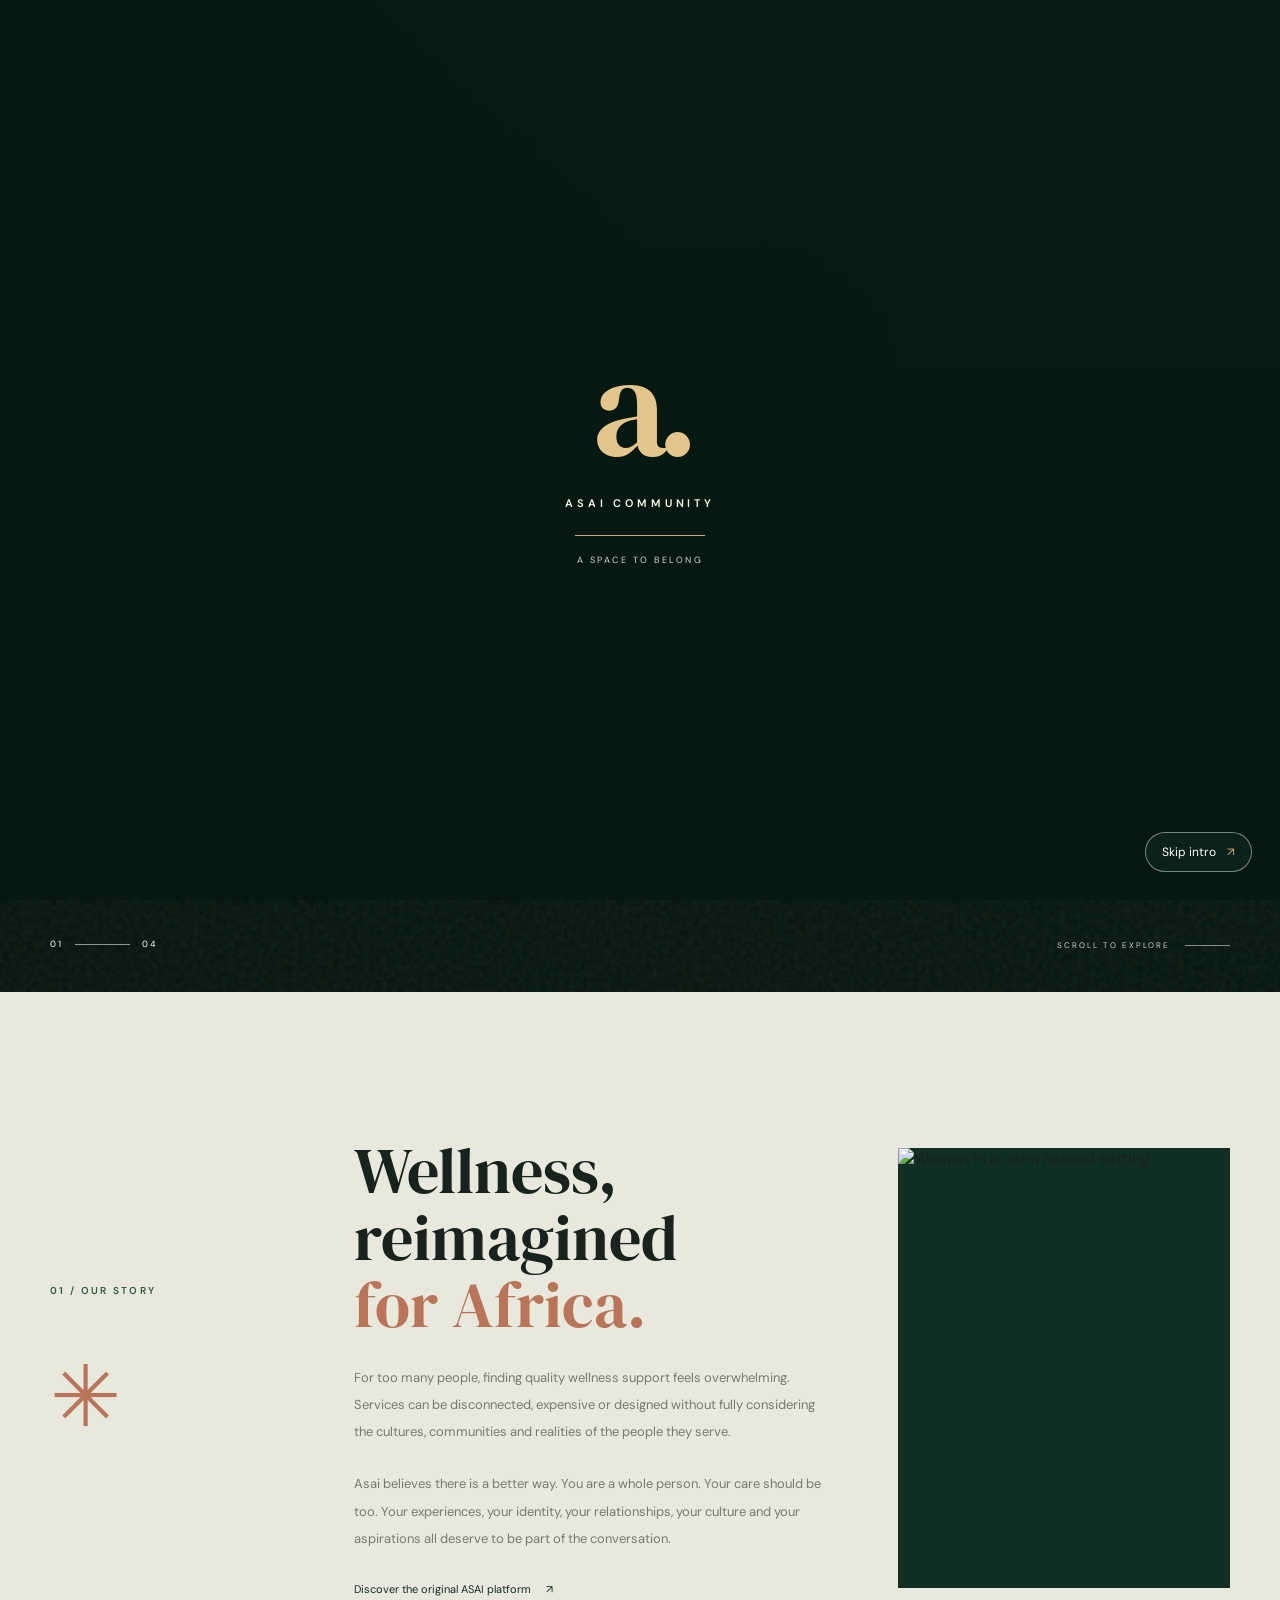
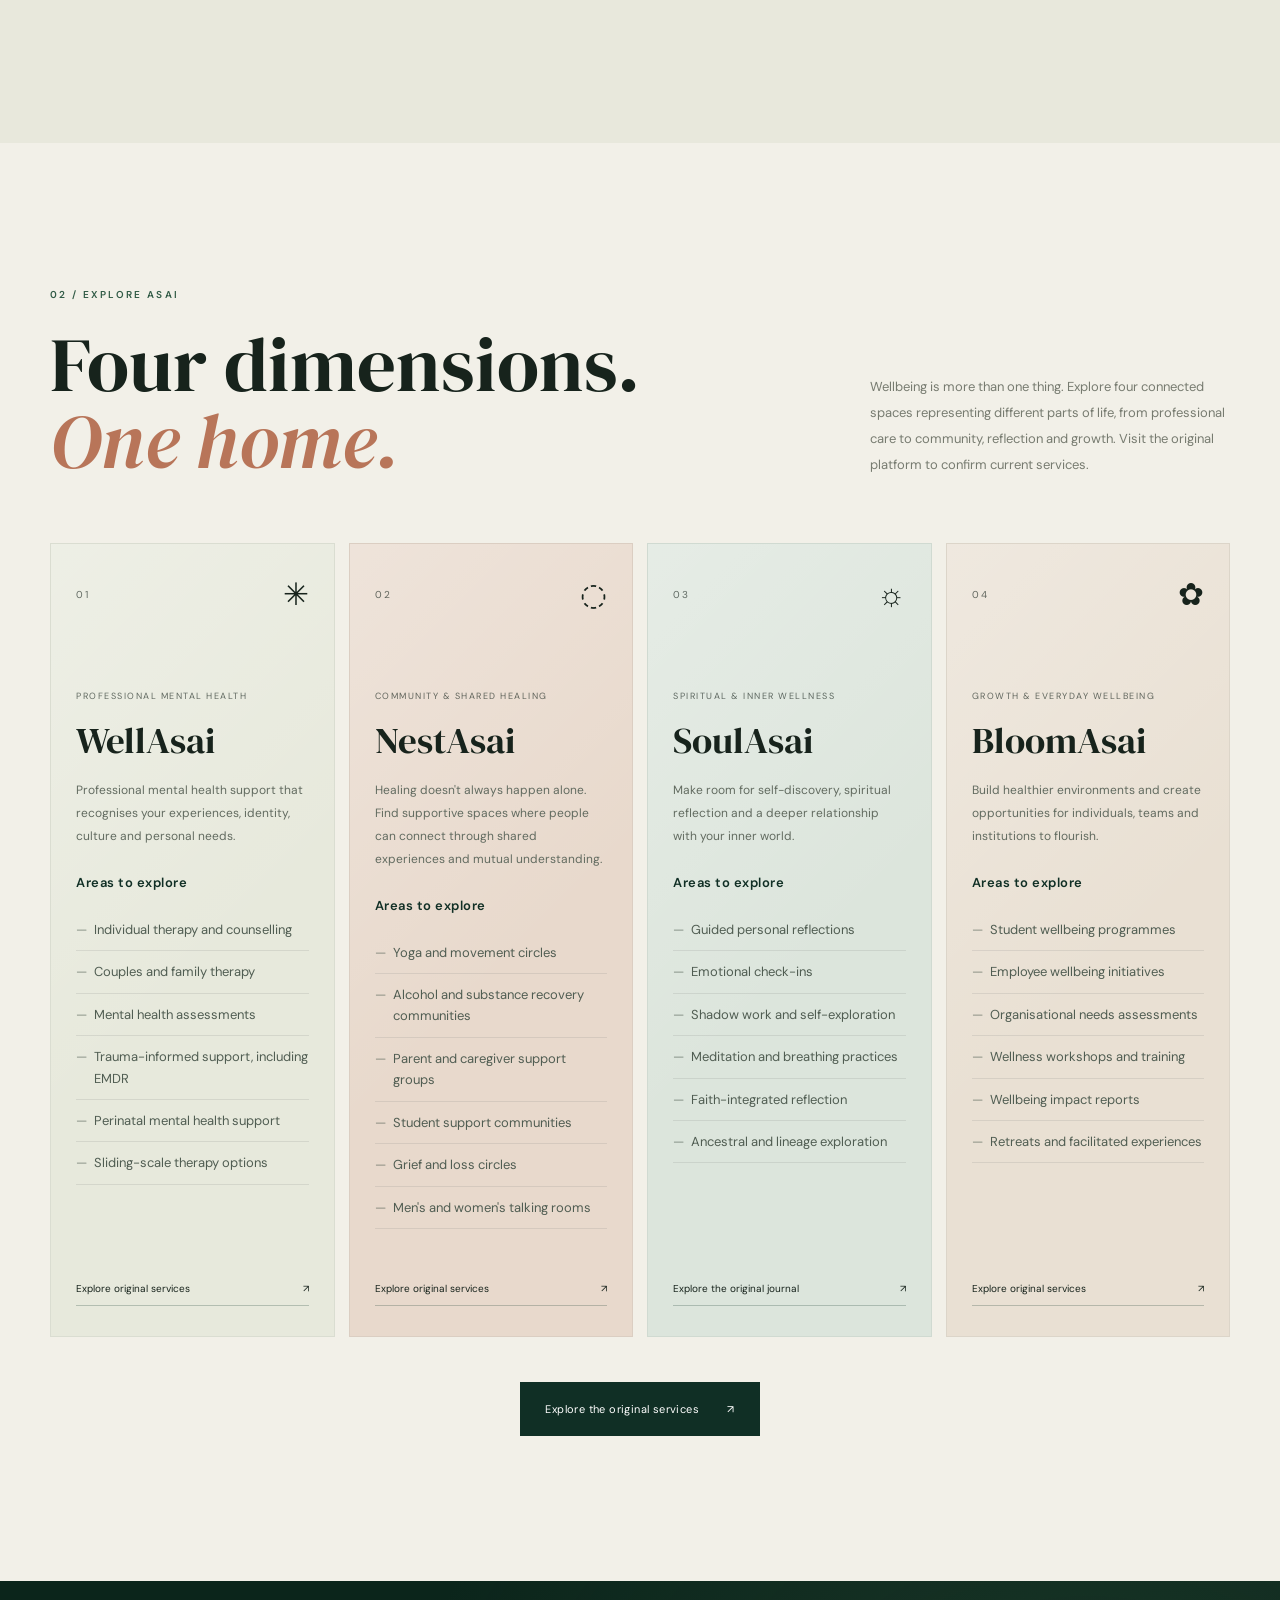
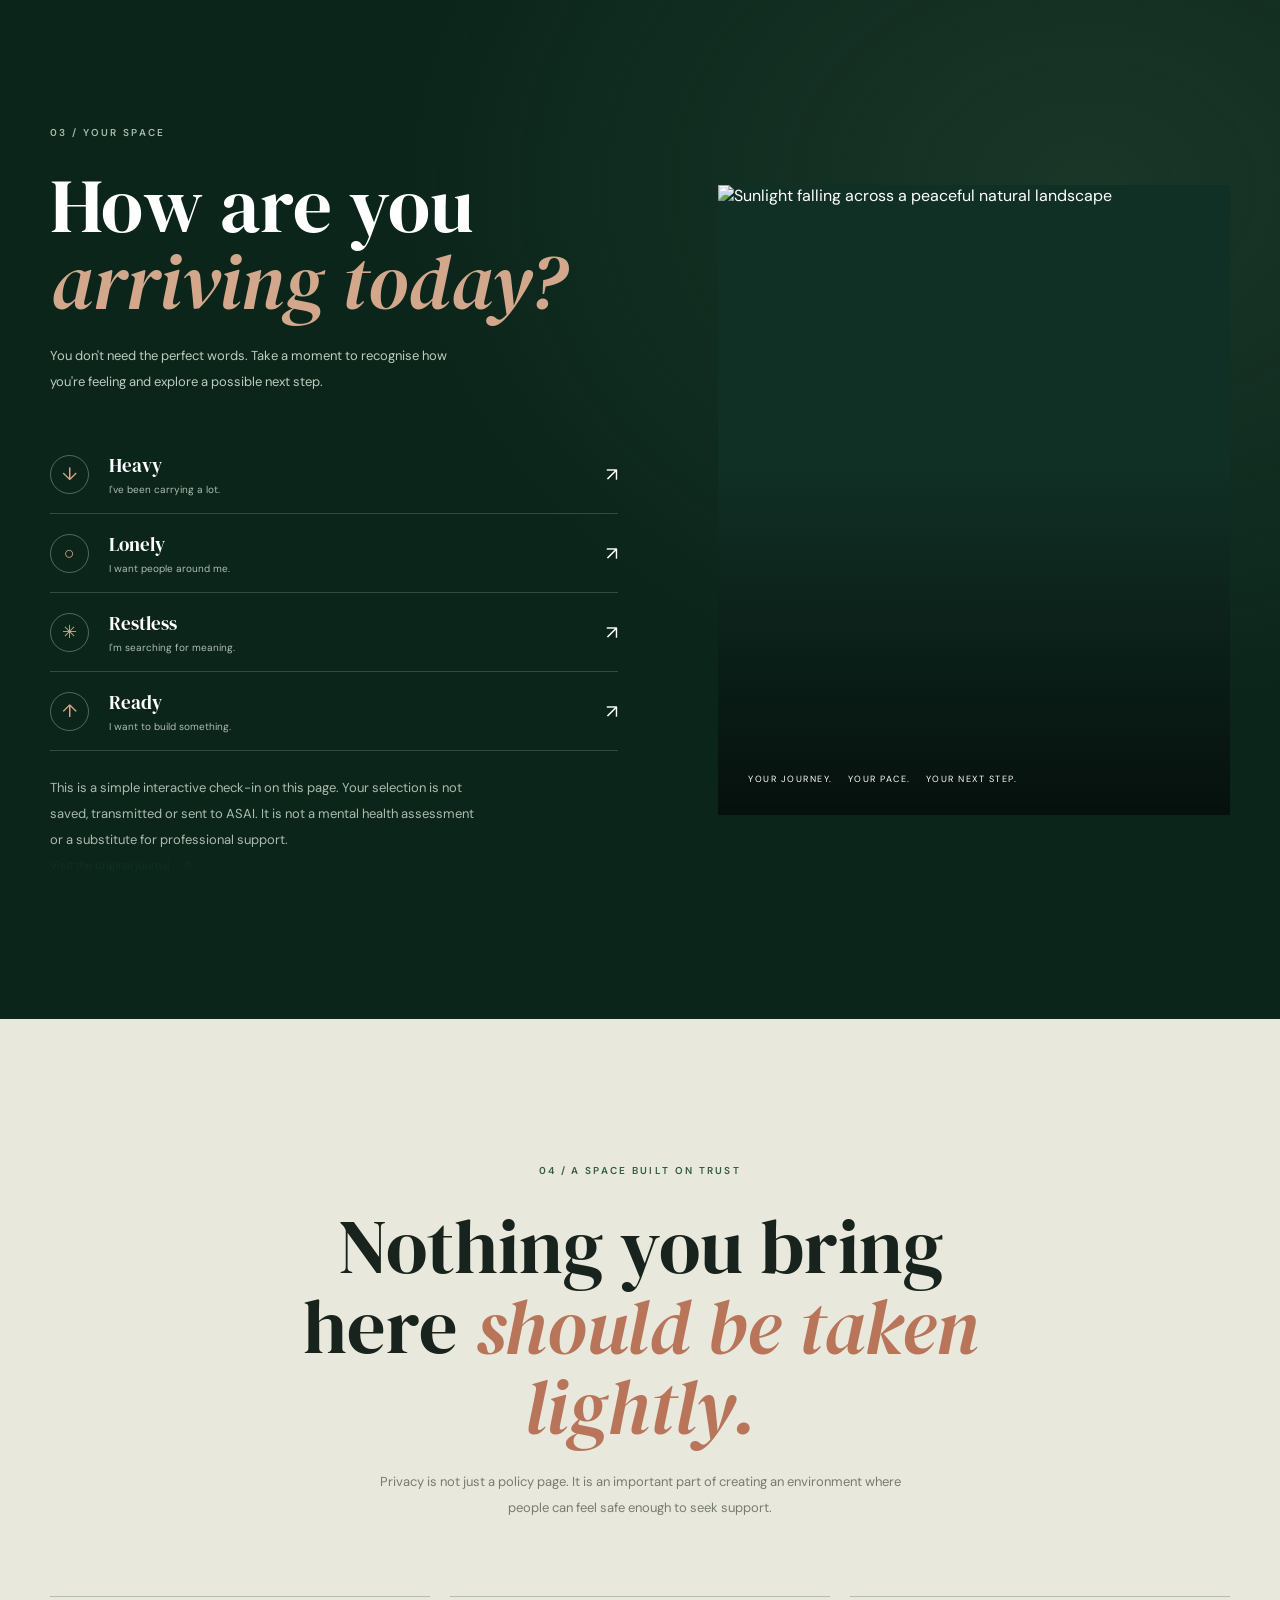
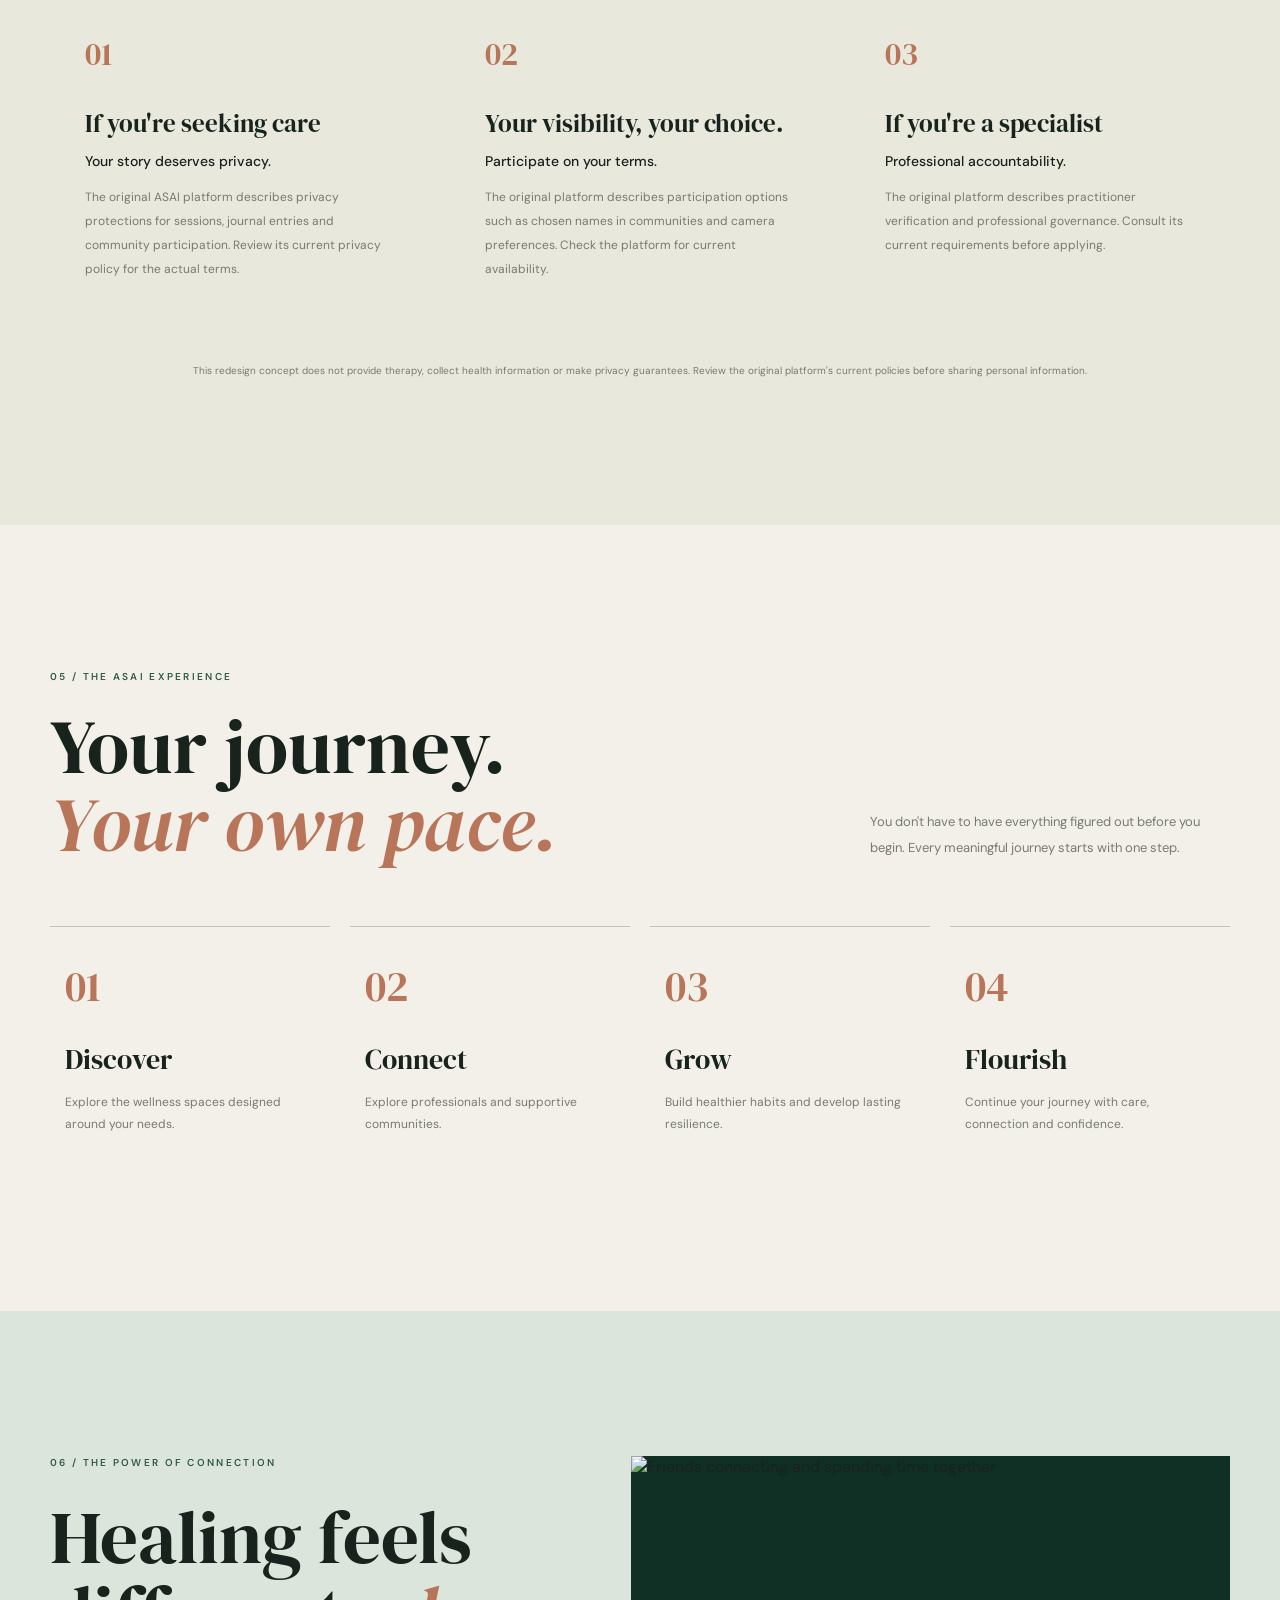
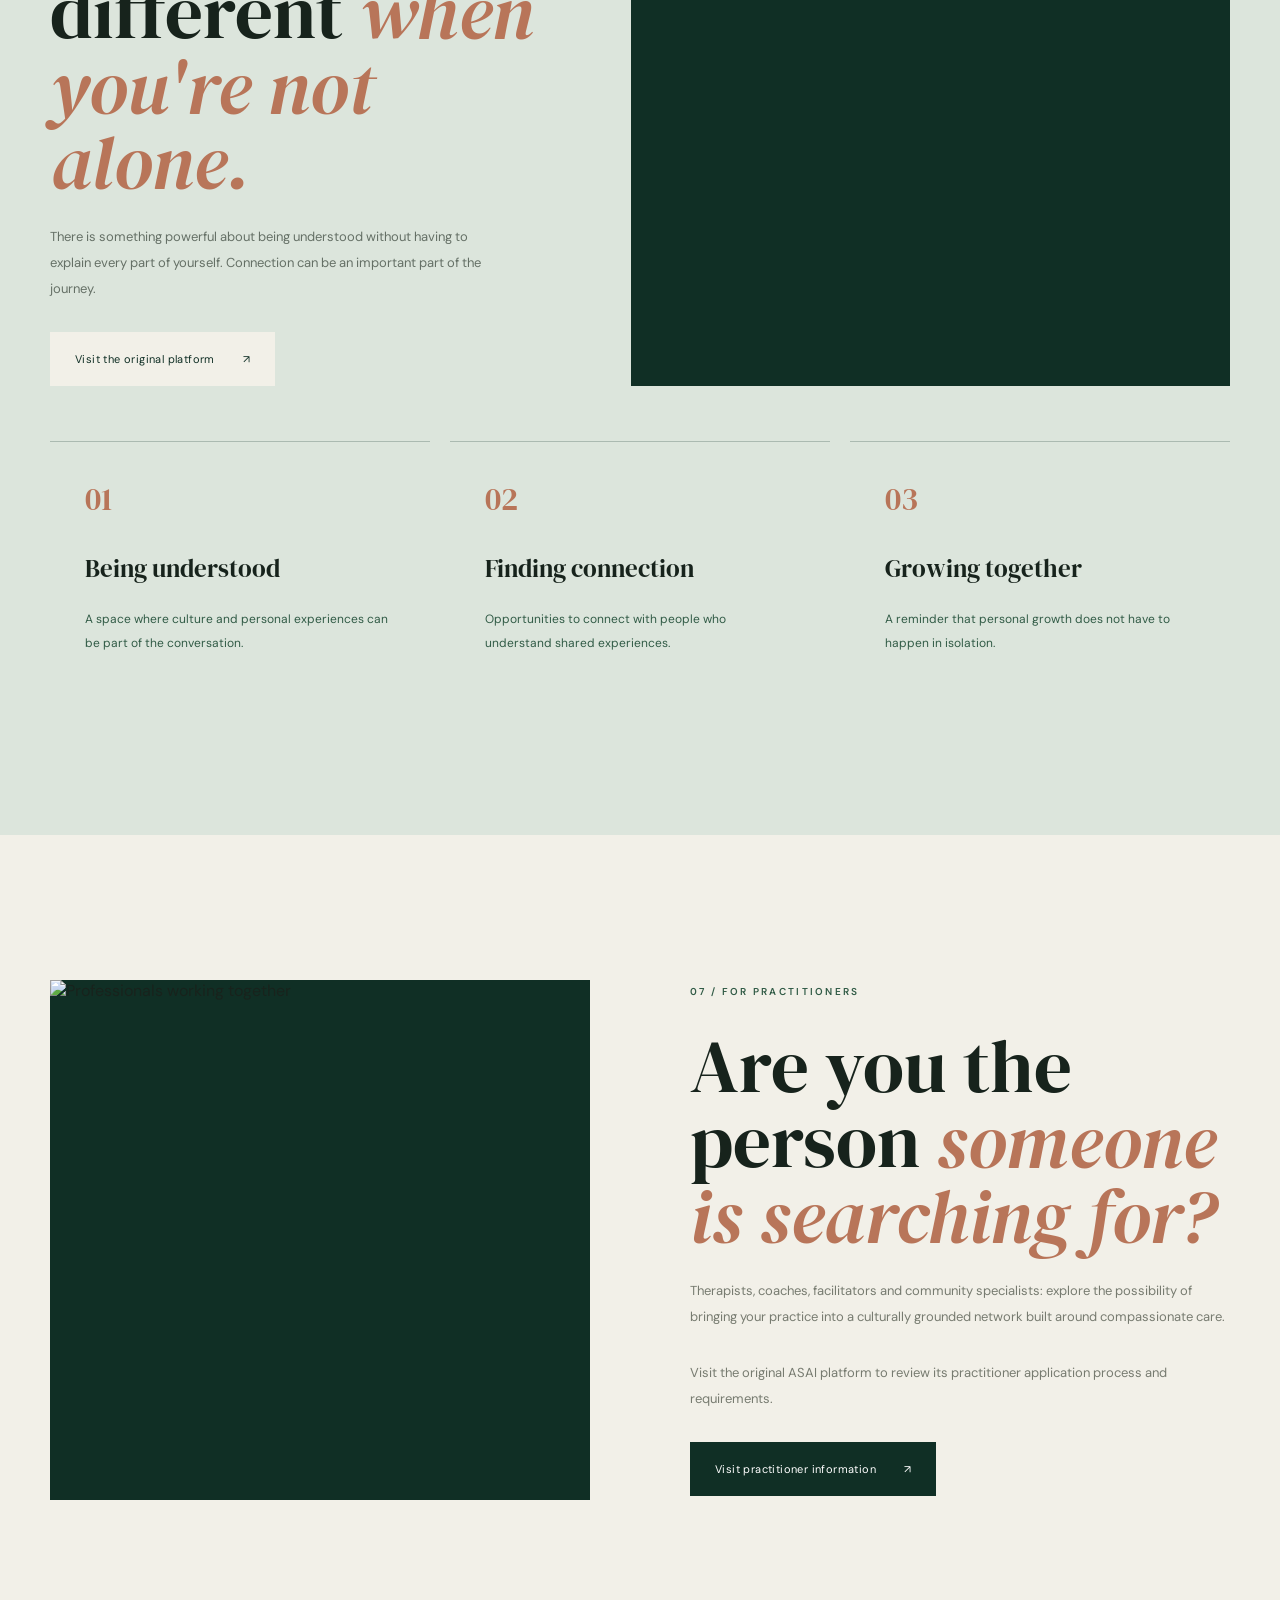
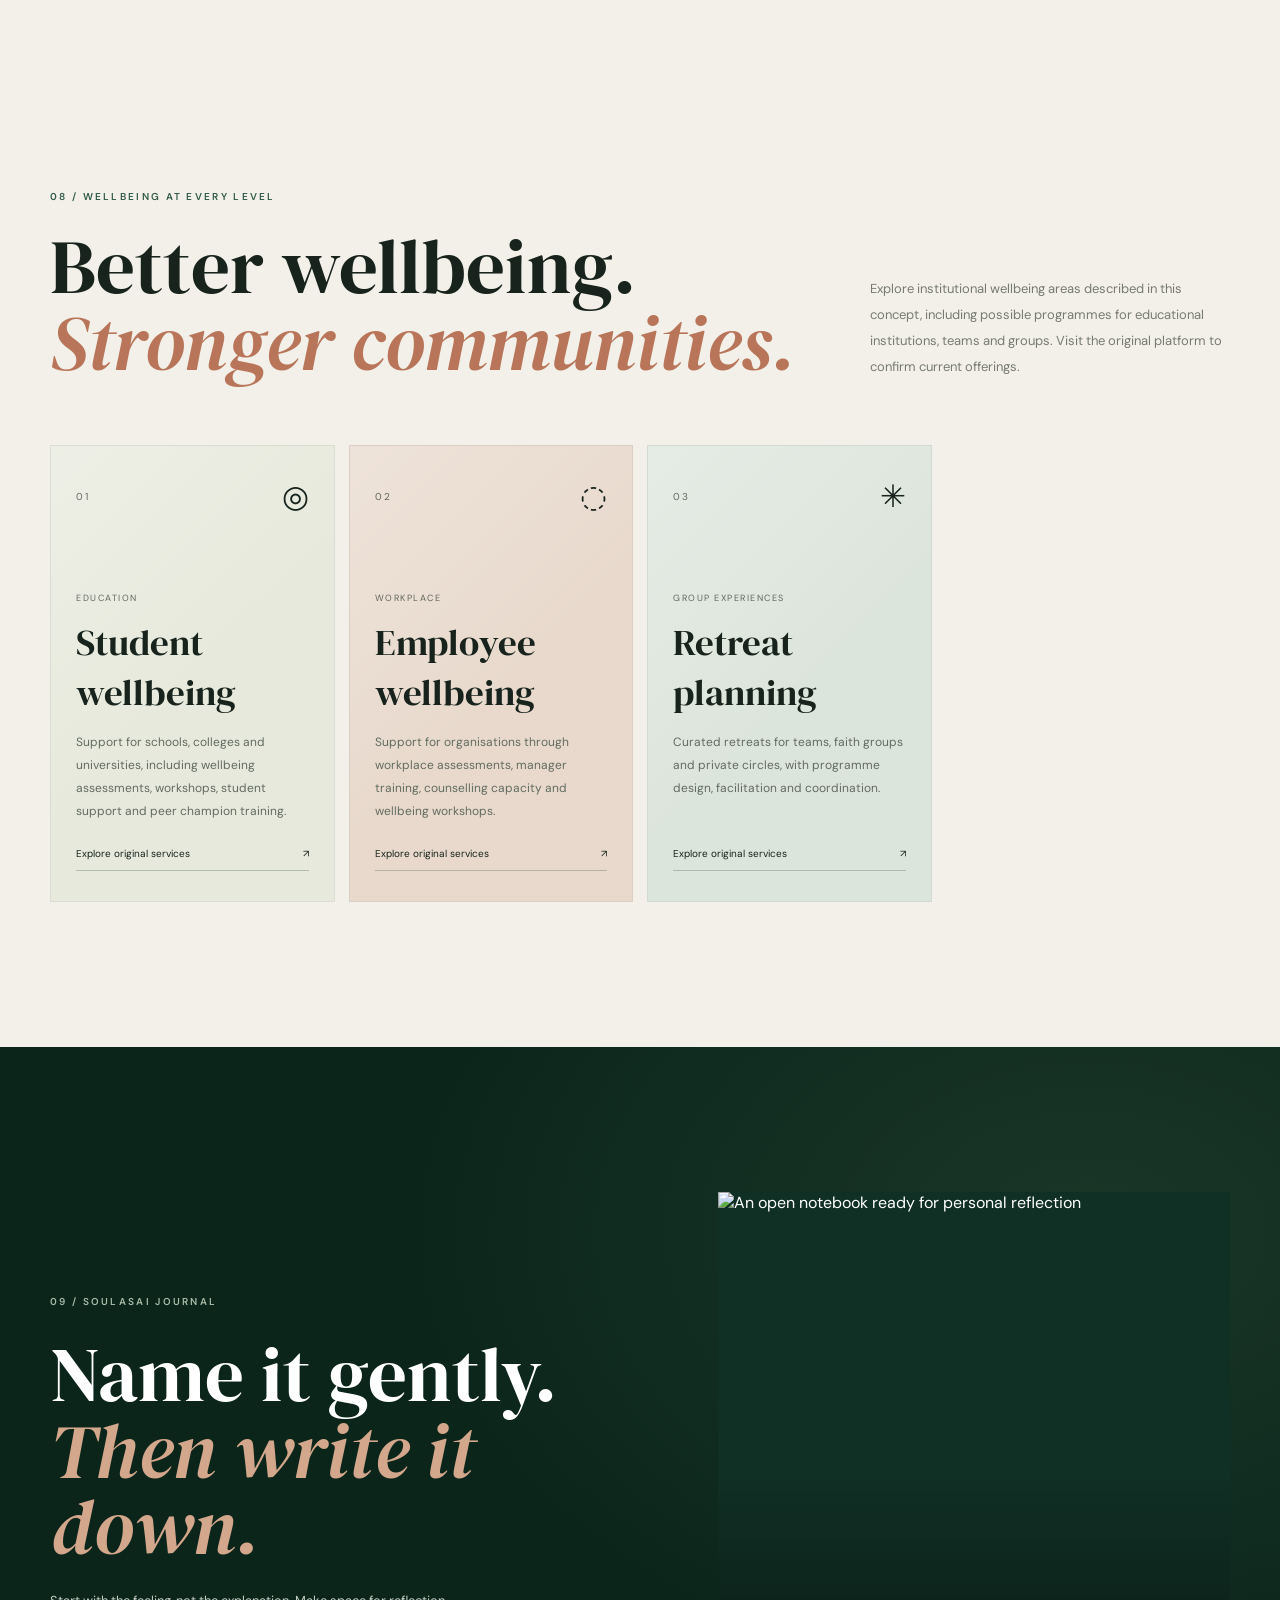
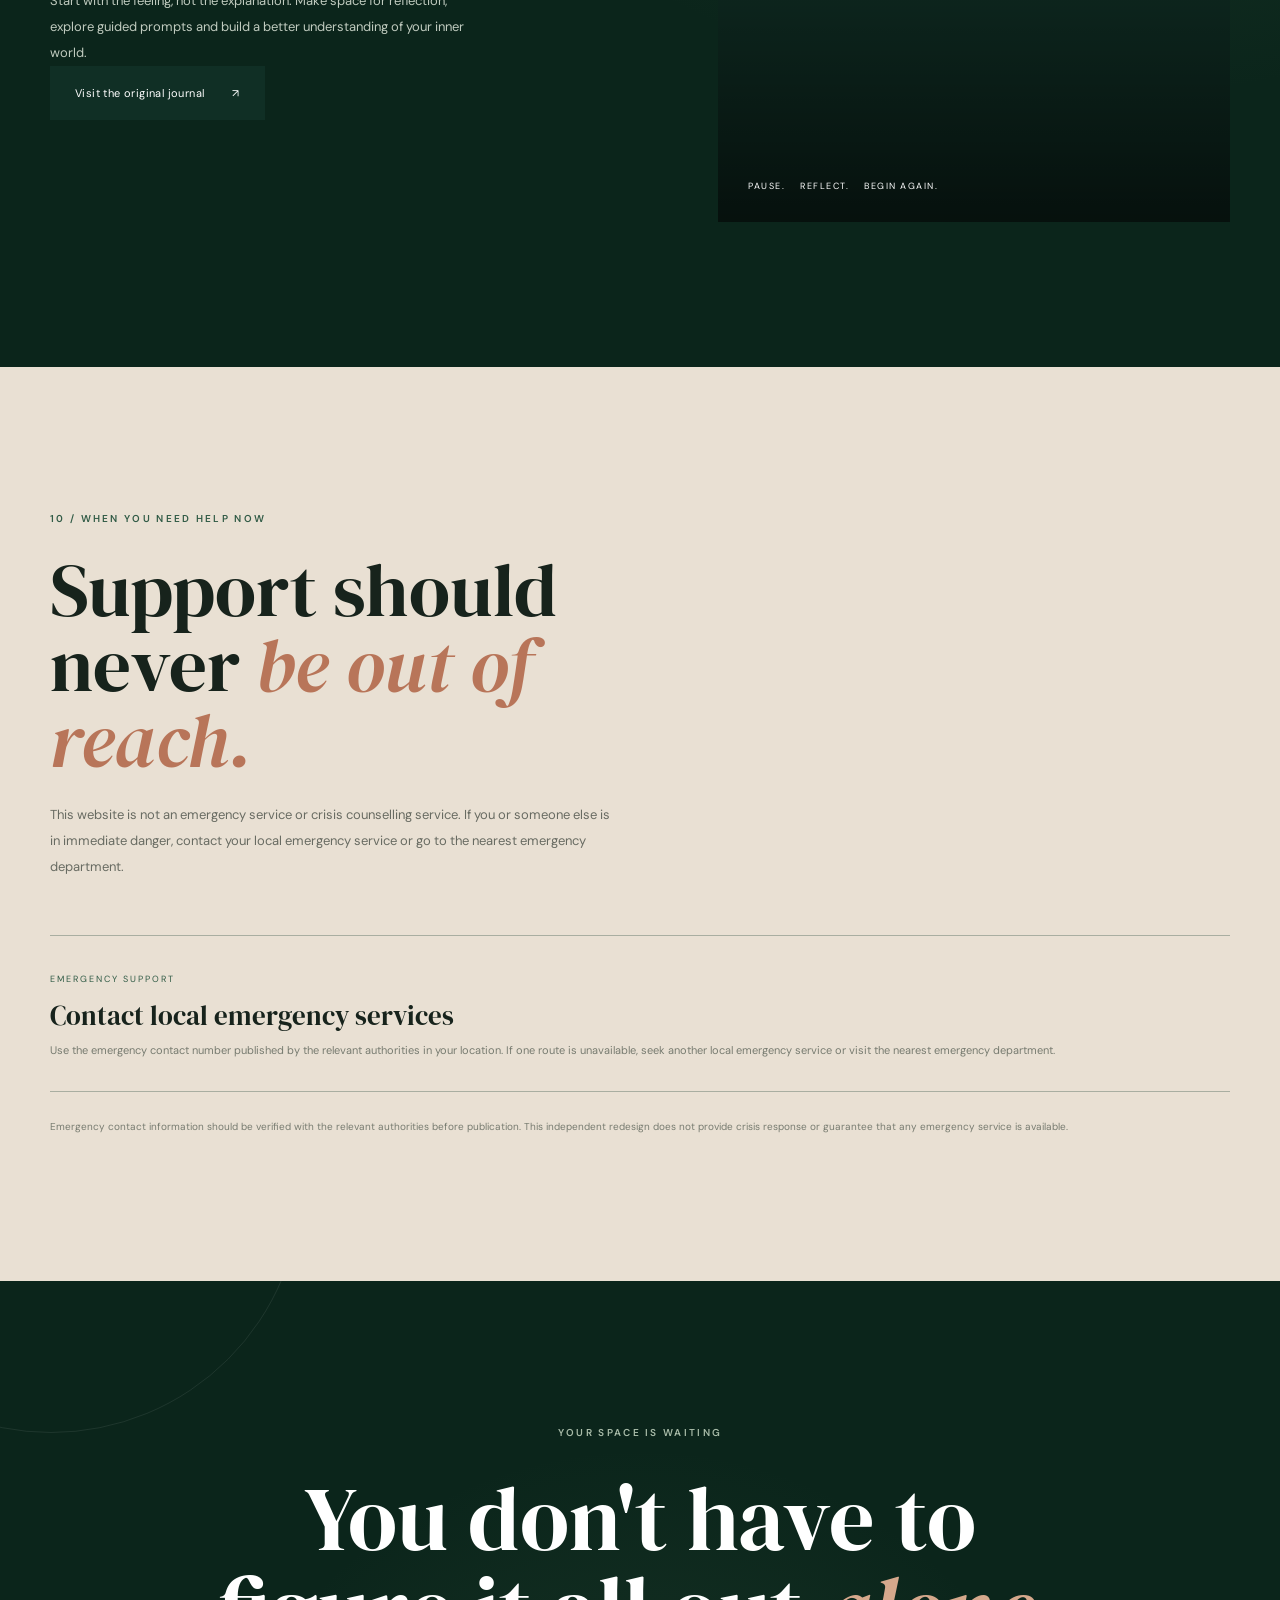
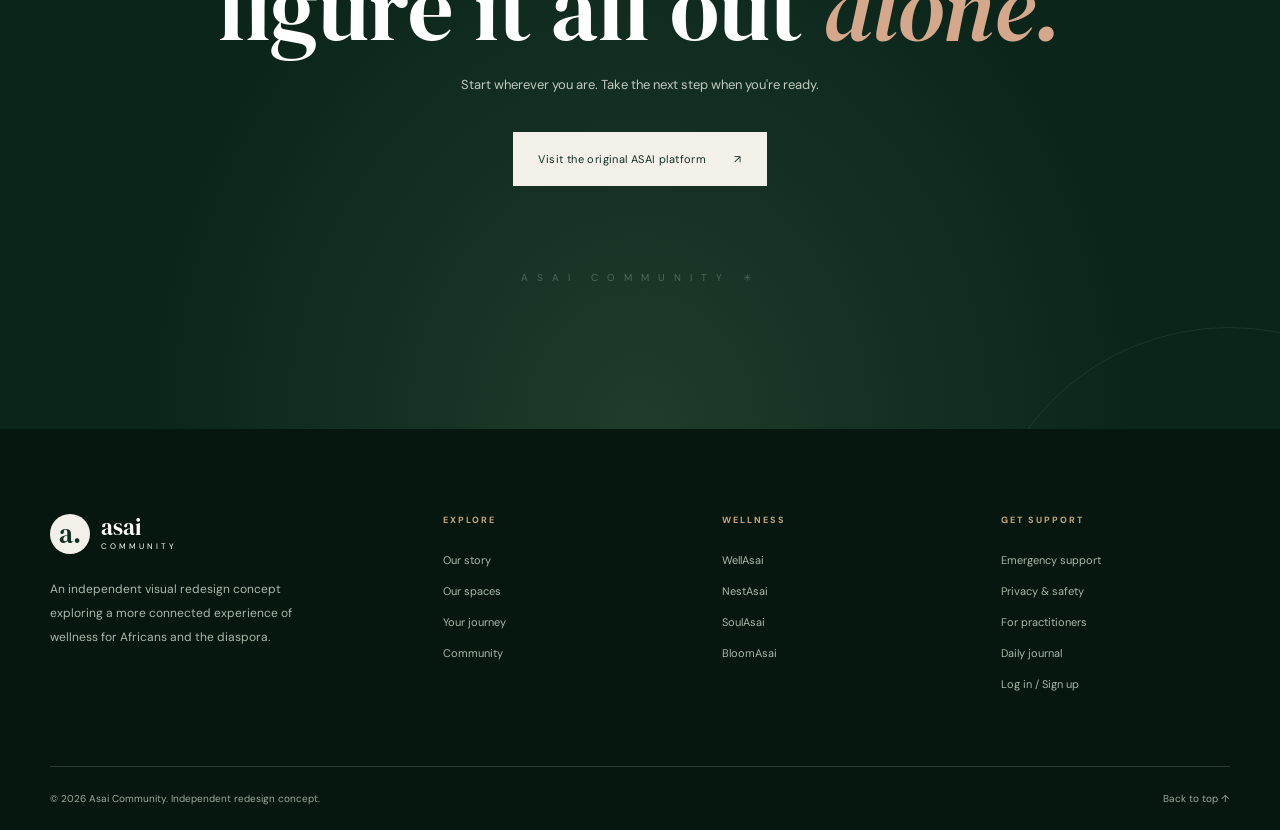
==== commit 0dbeb11d: "Update index.html" ====
--- a/index.html
+++ b/index.html
@@ -28,7 +28,7 @@
   >
   <meta
     property="og:image:alt"
-    content="Asai Community redesign concept"
+    content="Asai Community independent redesign concept"
   >
 
   <meta name="twitter:card" content="summary_large_image">
@@ -57,7 +57,7 @@
   <script src="js/script.js" defer></script>
 </head>
 
-<body>
+<body class="loading">
 
   <!-- ACCESSIBILITY: SKIP NAVIGATION -->
   <a class="skip-link" href="#main-content">Skip to content</a>
@@ -103,6 +103,7 @@
       class="loader-skip"
       id="loaderSkip"
       type="button"
+      aria-label="Skip website introduction"
     >
       Skip intro <span aria-hidden="true">↗</span>
     </button>
@@ -221,7 +222,7 @@
     </section>
 
     <!-- OUR STORY -->
-    <section class="intro section-padding" id="about">
+    <section class="intro section-padding" id="about" aria-labelledby="about-title">
 
       <div class="container intro-grid">
 
@@ -232,7 +233,7 @@
 
         <div class="intro-content">
 
-          <h2>
+          <h2 id="about-title">
             Wellness, reimagined
             <span>for Africa.</span>
           </h2>
@@ -276,7 +277,7 @@
     </section>
 
     <!-- FOUR ASAI DIMENSIONS -->
-    <section class="services section-padding" id="services">
+    <section class="services section-padding" id="services" aria-labelledby="services-title">
 
       <div class="container">
 
@@ -284,13 +285,14 @@
 
           <div>
             <span class="eyebrow">02 / EXPLORE ASAI</span>
-            <h2>Four dimensions.<br><em>One home.</em></h2>
+            <h2 id="services-title">Four dimensions.<br><em>One home.</em></h2>
           </div>
 
           <p>
             Wellbeing is more than one thing. Explore four connected
-            spaces designed to support different parts of your life,
-            from professional care to community, reflection and growth.
+            spaces representing different parts of life, from
+            professional care to community, reflection and growth.
+            Visit the original platform to confirm current services.
           </p>
 
         </div>
@@ -316,7 +318,7 @@
               your experiences, identity, culture and personal needs.
             </p>
 
-            <h4>Explore professional care</h4>
+            <h4>Areas to explore</h4>
 
             <ul>
               <li>Individual therapy and counselling</li>
@@ -333,7 +335,7 @@
               target="_blank"
               rel="noopener noreferrer"
             >
-              Explore all dimensions
+              Explore original services
               <span aria-hidden="true">↗</span>
             </a>
 
@@ -359,7 +361,7 @@
               experiences and mutual understanding.
             </p>
 
-            <h4>Find your community</h4>
+            <h4>Areas to explore</h4>
 
             <ul>
               <li>Yoga and movement circles</li>
@@ -376,7 +378,7 @@
               target="_blank"
               rel="noopener noreferrer"
             >
-              Explore all dimensions
+              Explore original services
               <span aria-hidden="true">↗</span>
             </a>
 
@@ -401,7 +403,7 @@
               and a deeper relationship with your inner world.
             </p>
 
-            <h4>Reconnect with yourself</h4>
+            <h4>Areas to explore</h4>
 
             <ul>
               <li>Guided personal reflections</li>
@@ -418,7 +420,7 @@
               target="_blank"
               rel="noopener noreferrer"
             >
-              Explore the journal
+              Explore the original journal
               <span aria-hidden="true">↗</span>
             </a>
 
@@ -443,7 +445,7 @@
               for individuals, teams and institutions to flourish.
             </p>
 
-            <h4>Build room for growth</h4>
+            <h4>Areas to explore</h4>
 
             <ul>
               <li>Student wellbeing programmes</li>
@@ -460,7 +462,7 @@
               target="_blank"
               rel="noopener noreferrer"
             >
-              Explore all dimensions
+              Explore original services
               <span aria-hidden="true">↗</span>
             </a>
 
@@ -484,7 +486,7 @@
     </section>
 
     <!-- FIND YOUR SPACE -->
-    <section class="find-space section-padding" id="find-space">
+    <section class="find-space section-padding" id="find-space" aria-labelledby="find-space-title">
 
       <div class="container find-space-grid">
 
@@ -492,7 +494,7 @@
 
           <span class="eyebrow">03 / YOUR SPACE</span>
 
-          <h2>
+          <h2 id="find-space-title">
             How are you
             <em>arriving today?</em>
           </h2>
@@ -564,8 +566,9 @@
           </div>
 
           <p class="mood-disclaimer">
-            This is a simple check-in on this page.
-            Your selection is not saved or sent to ASAI.
+            This is a simple interactive check-in on this page.
+            Your selection is not saved, transmitted or sent to ASAI.
+            It is not a mental health assessment or a substitute for professional support.
           </p>
 
           <div
@@ -608,7 +611,7 @@
     </section>
 
     <!-- TRUST AND PRIVACY -->
-    <section class="trust section-padding" id="trust">
+    <section class="trust section-padding" id="trust" aria-labelledby="trust-title">
 
       <div class="container">
 
@@ -616,7 +619,7 @@
 
           <span class="eyebrow">04 / A SPACE BUILT ON TRUST</span>
 
-          <h2>
+          <h2 id="trust-title">
             Nothing you bring here
             <em>should be taken lightly.</em>
           </h2>
@@ -694,7 +697,7 @@
     </section>
 
     <!-- JOURNEY -->
-    <section class="journey section-padding" id="journey">
+    <section class="journey section-padding" id="journey" aria-labelledby="journey-title">
 
       <div class="container">
 
@@ -702,7 +705,7 @@
 
           <div>
             <span class="eyebrow">05 / THE ASAI EXPERIENCE</span>
-            <h2>Your journey.<br><em>Your own pace.</em></h2>
+            <h2 id="journey-title">Your journey.<br><em>Your own pace.</em></h2>
           </div>
 
           <p>
@@ -745,7 +748,7 @@
     </section>
 
     <!-- COMMUNITY -->
-    <section class="community section-padding" id="community">
+    <section class="community section-padding" id="community" aria-labelledby="community-title">
 
       <div class="container">
 
@@ -755,7 +758,7 @@
 
             <span class="eyebrow">06 / THE POWER OF CONNECTION</span>
 
-            <h2>
+            <h2 id="community-title">
               Healing feels different
               <em>when you're not alone.</em>
             </h2>
@@ -825,7 +828,7 @@
     </section>
 
     <!-- PRACTITIONERS -->
-    <section class="practitioners section-padding" id="practitioners">
+    <section class="practitioners section-padding" id="practitioners" aria-labelledby="practitioners-title">
 
       <div class="container practitioner-grid">
 
@@ -842,7 +845,7 @@
 
           <span class="eyebrow">07 / FOR PRACTITIONERS</span>
 
-          <h2>
+          <h2 id="practitioners-title">
             Are you the person
             <em>someone is searching for?</em>
           </h2>
@@ -874,7 +877,7 @@
     </section>
 
     <!-- INSTITUTIONAL WELLNESS -->
-    <section class="services section-padding" id="programmes">
+    <section class="services section-padding" id="programmes" aria-labelledby="programmes-title">
 
       <div class="container">
 
@@ -882,13 +885,14 @@
 
           <div>
             <span class="eyebrow">08 / WELLBEING AT EVERY LEVEL</span>
-            <h2>Better wellbeing.<br><em>Stronger communities.</em></h2>
+            <h2 id="programmes-title">Better wellbeing.<br><em>Stronger communities.</em></h2>
           </div>
 
           <p>
-            Explore the institutional wellbeing services
-            described by the original ASAI platform,
-            including programmes for teams and groups.
+            Explore institutional wellbeing areas described
+            in this concept, including possible programmes
+            for educational institutions, teams and groups.
+            Visit the original platform to confirm current offerings.
           </p>
 
         </div>
@@ -988,7 +992,7 @@
     </section>
 
     <!-- JOURNAL -->
-    <section class="find-space section-padding" id="journal">
+    <section class="find-space section-padding" id="journal" aria-labelledby="journal-title">
 
       <div class="container find-space-grid">
 
@@ -996,7 +1000,7 @@
 
           <span class="eyebrow">09 / SOULASAI JOURNAL</span>
 
-          <h2>
+          <h2 id="journal-title">
             Name it gently.
             <em>Then write it down.</em>
           </h2>
@@ -1040,7 +1044,7 @@
     </section>
 
     <!-- EMERGENCY SUPPORT -->
-    <section class="emergency section-padding" id="emergency">
+    <section class="emergency section-padding" id="emergency" aria-labelledby="emergency-title">
 
       <div class="container">
 
@@ -1048,7 +1052,7 @@
 
           <span class="eyebrow">10 / WHEN YOU NEED HELP NOW</span>
 
-          <h2>
+          <h2 id="emergency-title">
             Support should never
             <em>be out of reach.</em>
           </h2>
@@ -1056,8 +1060,8 @@
           <p>
             This website is not an emergency service or crisis
             counselling service. If you or someone else is in
-            immediate danger, contact your local emergency
-            service or go to the nearest emergency department.
+            immediate danger, contact your local emergency service
+            or go to the nearest emergency department.
           </p>
 
         </div>
@@ -1068,18 +1072,13 @@
             <span>EMERGENCY SUPPORT</span>
             <h3>Contact local emergency services</h3>
             <p>
-              If you are in Nigeria, 112 is commonly listed
-              as an emergency number. Availability may vary.
-              Seek another local emergency route if it does not connect.
+              Use the emergency contact number published
+              by the relevant authorities in your location.
+              If one route is unavailable, seek another
+              local emergency service or visit the nearest
+              emergency department.
             </p>
           </div>
-
-          <a
-            href="tel:112"
-            aria-label="Attempt to call emergency number 112"
-          >
-            112 <span aria-hidden="true">↗</span>
-          </a>
 
         </div>
 
@@ -1087,20 +1086,20 @@
           Emergency contact information should be verified with
           the relevant authorities before publication. This
           independent redesign does not provide crisis response
-          or guarantee that any telephone number is available.
+          or guarantee that any emergency service is available.
         </p>
 
       </div>
     </section>
 
     <!-- FINAL CTA -->
-    <section class="final-cta section-padding" id="contact">
+    <section class="final-cta section-padding" id="contact" aria-labelledby="final-cta-title">
 
       <div class="container final-cta-inner">
 
         <span class="eyebrow">YOUR SPACE IS WAITING</span>
 
-        <h2>
+        <h2 id="final-cta-title">
           You don't have to
           figure it all out
           <em>alone.</em>
@@ -1139,14 +1138,15 @@
 
         <div class="footer-brand">
 
-          <a href="#top" class="brand footer-logo">
+          <a href="#top" class="brand footer-logo" aria-label="Asai Community home">
             <span class="brand-mark" aria-hidden="true">a.</span>
             <span class="brand-name">asai<span>community</span></span>
           </a>
 
           <p>
-            A visual redesign concept exploring a more connected
-            experience of wellness for Africans and the diaspora.
+            An independent visual redesign concept exploring
+            a more connected experience of wellness for
+            Africans and the diaspora.
           </p>
 
         </div>
--- a/css/style.css
+++ b/css/style.css
@@ -2620,3 +2620,124 @@
 .service-card .service-link {
   margin-top: auto;
 }
+
+/* ============================================================
+   ASAI — FINAL CSS CORRECTIONS
+   ============================================================ */
+
+/* 1. SERVICE CARDS — SUPPORT LONGER CONTENT */
+
+.service-card {
+  min-height: 100%;
+  height: auto;
+}
+
+.service-card h4 {
+  color: var(--forest);
+}
+
+.service-card ul {
+  margin-top: 4px;
+}
+
+.service-card li {
+  color: #505d52;
+}
+
+.service-card .service-link {
+  margin-top: auto;
+}
+
+/* 2. MOOD DISCLAIMER — IMPROVE CONTRAST */
+
+.find-space .mood-disclaimer {
+  color: #c0cbbf;
+  opacity: .9;
+}
+
+/* 3. MOOD RESULT — CORRECT VISIBILITY */
+
+.mood-result[hidden] {
+  display: none !important;
+}
+
+.mood-result.show {
+  display: block;
+  opacity: 1;
+  transform: translateY(0);
+}
+
+/* 4. SELECTED MOOD — CLEARER FEEDBACK */
+
+.mood-option.selected {
+  padding-left: 12px;
+  background: rgba(255, 255, 255, .09);
+}
+
+.mood-option.selected .mood-symbol {
+  background: var(--gold);
+  border-color: var(--gold);
+  color: var(--forest-dark);
+}
+
+/* 5. DEMO DISCLOSURE — IF INCLUDED IN THE HTML */
+
+.demo-notice {
+  padding: 11px 20px;
+  background: #e8e8dc;
+  color: #46564a;
+  text-align: center;
+  font-size: 10px;
+  line-height: 1.7;
+  letter-spacing: .3px;
+}
+
+.demo-notice a {
+  text-decoration: underline;
+  text-underline-offset: 3px;
+}
+
+/* 6. SERVICE CARD RESPONSIVENESS */
+
+@media (max-width: 1050px) {
+  .service-card {
+    min-height: 100%;
+  }
+}
+
+@media (max-width: 760px) {
+  .service-card {
+    padding: 27px 22px;
+  }
+
+  .service-card h3 {
+    font-size: 34px;
+  }
+
+  .service-card h4 {
+    margin-top: 22px;
+  }
+
+  .service-card li {
+    padding: 11px 0 11px 18px;
+    font-size: 12px;
+  }
+
+  .mood-disclaimer {
+    font-size: 10px;
+  }
+}
+
+/* 7. REDUCED MOTION */
+
+@media (prefers-reduced-motion: reduce) {
+  .cinematic-background img {
+    animation: none !important;
+    transform: none !important;
+  }
+
+  .loader-content,
+  .loader-line span {
+    animation: none !important;
+  }
+}
